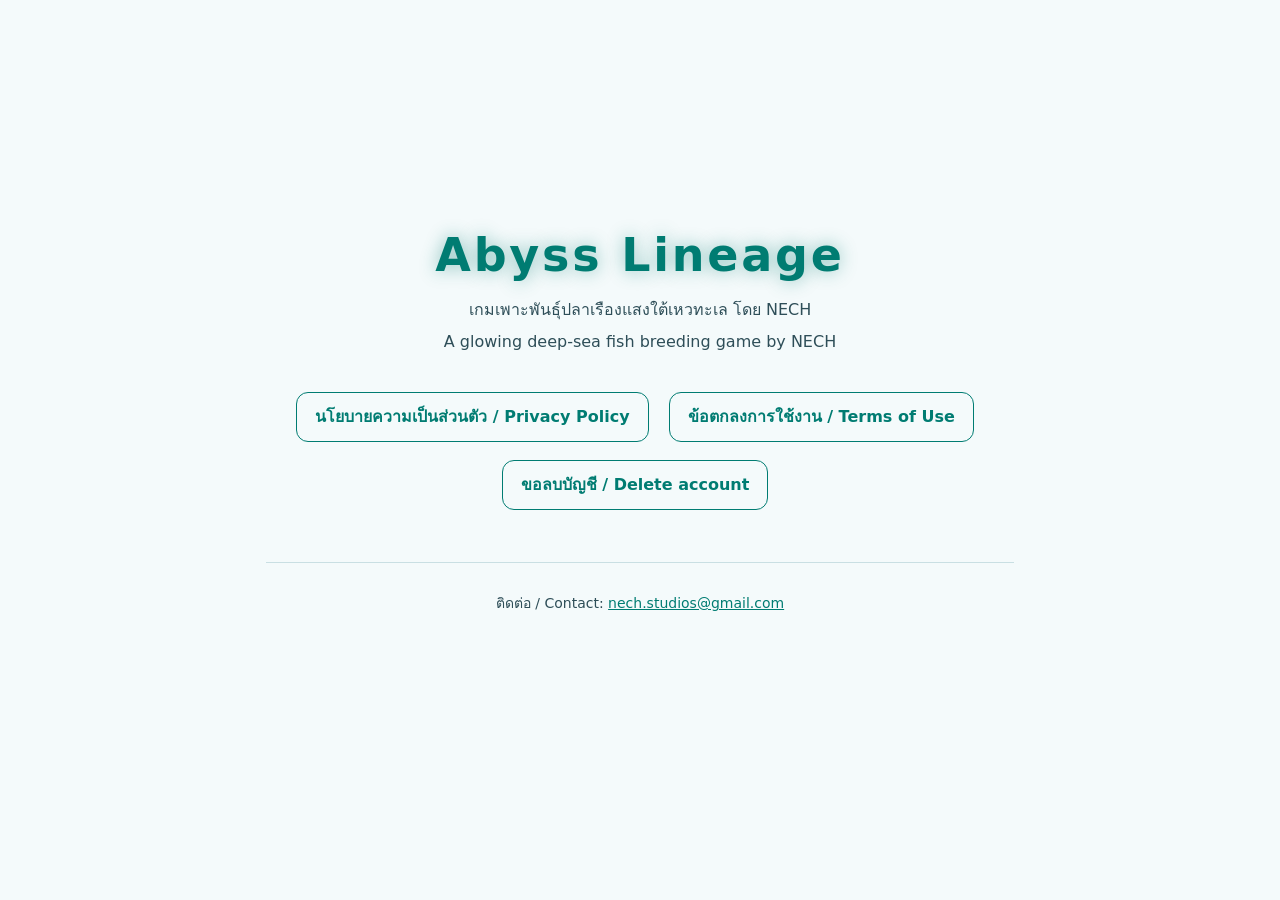
==== index.html @ e549c6bf "เผยแพร่เว็บจาก docs/site (repo เกม 39621b8)" ====
<!doctype html>
<html lang="th">
<head>
<meta charset="utf-8">
<meta name="viewport" content="width=device-width, initial-scale=1">
<title>NECH — Abyss Lineage</title>
<meta name="description" content="Abyss Lineage — a glowing deep-sea fish breeding game by NECH.">
<link rel="stylesheet" href="site.css">
<style>
  main{min-height:100vh;display:flex;flex-direction:column;justify-content:center;text-align:center}
  h1{font-size:clamp(30px,8vw,46px);letter-spacing:.06em;margin:0 0 6px;color:var(--bio);text-shadow:0 0 18px color-mix(in srgb,var(--bio) 45%,transparent)}
  .lead p{margin:4px 0}
  .links{margin-top:28px;display:flex;flex-wrap:wrap;gap:10px;justify-content:center}
</style>
</head>
<body><main>
<h1>Abyss Lineage</h1>
<div class="lead">
  <p lang="th">เกมเพาะพันธุ์ปลาเรืองแสงใต้เหวทะเล โดย NECH</p>
  <p lang="en">A glowing deep-sea fish breeding game by NECH</p>
</div>
<nav class="links" aria-label="เอกสาร / Documents">
  <a class="btn" href="privacy.html">นโยบายความเป็นส่วนตัว / Privacy Policy</a>
  <a class="btn" href="terms.html">ข้อตกลงการใช้งาน / Terms of Use</a>
  <a class="btn" href="delete-account.html">ขอลบบัญชี / Delete account</a>
</nav>
<footer><p>ติดต่อ / Contact: <a href="mailto:nech.studios@gmail.com">nech.studios@gmail.com</a></p></footer>
</main></body>
</html>
---- site.css ----
/* เว็บไซต์ผู้พัฒนา NECH — Abyss Lineage · หน้าตาเดียวกับเกม (พื้นมืดของเหว · ฟ้าอมเขียวเรือง)
   ต้นฉบับอยู่ที่ docs/site/ ใน repo เกม · เผยแพร่ด้วย tools/publish_site.sh */
:root{
  color-scheme: dark light;
  --bg:#06121A; --surf:#0C2431; --line:#1E4152;
  --ink:#DDEFF2; --ink2:#A9C6CD; --ink3:#7FA2AA;
  --bio:#3FE0CF; --amber:#F2B15C; --coral:#FF7A8A;
}
@media (prefers-color-scheme: light){
  :root:not([data-theme="dark"]){
    --bg:#F4FAFB; --surf:#FFFFFF; --line:#C9DFE3;
    --ink:#0B2530; --ink2:#2E4E58; --ink3:#577078;
    --bio:#007C72; --amber:#9A5B00; --coral:#B3263A;
  }
}
*{box-sizing:border-box}
html{scroll-behavior:smooth}
body{margin:0;background:var(--bg);color:var(--ink);font:16px/1.75 system-ui,-apple-system,"Sarabun","Noto Sans Thai",sans-serif;
  -webkit-text-size-adjust:100%}
main{max-width:780px;margin:0 auto;padding:28px 16px 72px}
header.top{display:flex;flex-wrap:wrap;gap:8px 16px;align-items:center;justify-content:space-between;
  border-bottom:1px solid var(--line);padding-bottom:14px;margin-bottom:8px}
header.top .brand{font-weight:600;letter-spacing:.04em;color:var(--ink);text-decoration:none}
nav.lang a{display:inline-block;padding:4px 12px;border:1px solid var(--line);border-radius:999px;margin-left:6px;
  text-decoration:none;color:var(--bio)}
h1{font-size:clamp(24px,5vw,30px);line-height:1.3;margin:28px 0 4px;text-wrap:balance}
h2{font-size:19px;margin:30px 0 8px;color:var(--bio)}
h3{font-size:16px;margin:18px 0 4px}
p,li{color:var(--ink2)}
ul{padding-left:22px}
li{margin:4px 0}
b,strong{color:var(--ink)}
a{color:var(--bio)}
a:focus-visible{outline:2px solid var(--bio);outline-offset:2px;border-radius:4px}
.meta{font-size:14px;color:var(--ink3);margin:0 0 6px}
.note{border:1px solid var(--line);background:var(--surf);border-radius:12px;padding:12px 16px;margin:16px 0}
.note p{margin:4px 0}
table{width:100%;border-collapse:collapse;margin:10px 0;font-size:15px;display:block;overflow-x:auto}
th,td{border-bottom:1px solid var(--line);text-align:left;vertical-align:top;padding:8px 10px;color:var(--ink2)}
th{color:var(--ink);font-weight:600;white-space:nowrap}
hr{border:0;border-top:1px solid var(--line);margin:48px 0}
section{scroll-margin-top:16px}
footer{margin-top:48px;padding-top:14px;border-top:1px solid var(--line);font-size:14px;color:var(--ink3)}
.links a{display:inline-block;margin:4px 10px 4px 0}
.btn{display:inline-block;padding:10px 18px;border:1px solid var(--bio);border-radius:12px;text-decoration:none;color:var(--bio);font-weight:600}
code{font-family:ui-monospace,Menlo,monospace;font-size:.9em;background:var(--surf);border:1px solid var(--line);border-radius:6px;padding:0 5px;word-break:break-all}
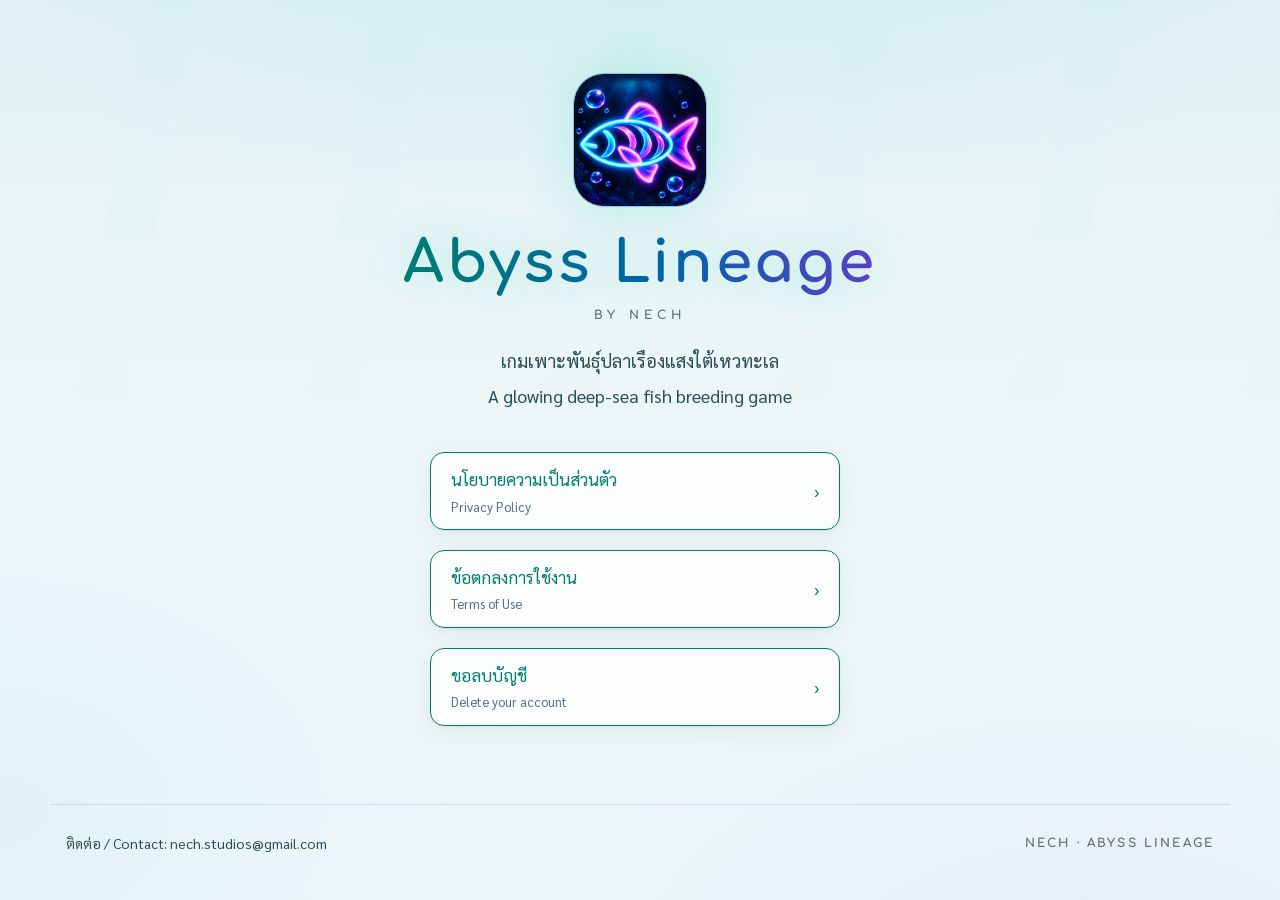
==== commit a7fa3239: "เผยแพร่เว็บจาก docs/site (repo เกม 4f59867)" ====
--- a/index.html
+++ b/index.html
@@ -4,26 +4,44 @@
 <meta charset="utf-8">
 <meta name="viewport" content="width=device-width, initial-scale=1">
 <title>NECH — Abyss Lineage</title>
-<meta name="description" content="Abyss Lineage — a glowing deep-sea fish breeding game by NECH.">
+<meta name="description" content="Abyss Lineage — a glowing deep-sea fish breeding game by NECH. เกมเพาะพันธุ์ปลาเรืองแสงใต้เหวทะเล">
+<meta name="theme-color" content="#030B12">
+<link rel="icon" href="assets/icon-32.png" sizes="32x32">
+<link rel="apple-touch-icon" href="assets/icon-192.png">
 <link rel="stylesheet" href="site.css">
 <style>
-  main{min-height:100vh;display:flex;flex-direction:column;justify-content:center;text-align:center}
-  h1{font-size:clamp(30px,8vw,46px);letter-spacing:.06em;margin:0 0 6px;color:var(--bio);text-shadow:0 0 18px color-mix(in srgb,var(--bio) 45%,transparent)}
-  .lead p{margin:4px 0}
-  .links{margin-top:28px;display:flex;flex-wrap:wrap;gap:10px;justify-content:center}
+  .land{min-height:calc(100vh - 120px);display:flex;flex-direction:column;align-items:center;justify-content:center;text-align:center;padding:48px 16px 24px}
+  .land img{width:132px;height:132px;border-radius:30px;box-shadow:0 0 0 1px var(--line2),0 0 48px rgba(63,224,207,.30);margin-bottom:26px}
+  .land h1{margin:0 0 10px;font:700 clamp(34px,8vw,58px)/1.1 var(--head);letter-spacing:.05em;
+    background:linear-gradient(90deg,var(--bio),var(--bio2) 55%,var(--violet));-webkit-background-clip:text;background-clip:text;color:transparent;
+    filter:drop-shadow(0 0 18px rgba(63,224,207,.35))}
+  .land .by{font:700 12px/1.6 var(--head);letter-spacing:.42em;color:var(--ink3);margin:0 0 18px}
+  .land .lead p{margin:2px 0;font-size:18px}
+  .land .links{margin-top:34px;display:grid;gap:12px;width:min(420px,100%)}
+  .land .btn{display:flex;justify-content:space-between;align-items:center;gap:12px;text-align:left}
+  .land .btn small{display:block;font-weight:400;color:var(--ink3);font-size:13px}
+  .land .btn:hover small{color:inherit}
 </style>
 </head>
-<body><main>
-<h1>Abyss Lineage</h1>
-<div class="lead">
-  <p lang="th">เกมเพาะพันธุ์ปลาเรืองแสงใต้เหวทะเล โดย NECH</p>
-  <p lang="en">A glowing deep-sea fish breeding game by NECH</p>
-</div>
-<nav class="links" aria-label="เอกสาร / Documents">
-  <a class="btn" href="privacy.html">นโยบายความเป็นส่วนตัว / Privacy Policy</a>
-  <a class="btn" href="terms.html">ข้อตกลงการใช้งาน / Terms of Use</a>
-  <a class="btn" href="delete-account.html">ขอลบบัญชี / Delete account</a>
-</nav>
-<footer><p>ติดต่อ / Contact: <a href="mailto:nech.studios@gmail.com">nech.studios@gmail.com</a></p></footer>
-</main></body>
+<body>
+<div class="sea" aria-hidden="true"></div>
+<main class="land">
+  <img src="assets/icon-192.png" alt="Abyss Lineage" width="132" height="132">
+  <h1>Abyss Lineage</h1>
+  <p class="by">BY NECH</p>
+  <div class="lead">
+    <p lang="th">เกมเพาะพันธุ์ปลาเรืองแสงใต้เหวทะเล</p>
+    <p lang="en">A glowing deep-sea fish breeding game</p>
+  </div>
+  <nav class="links" aria-label="เอกสาร / Documents">
+    <a class="btn" href="privacy.html"><span>นโยบายความเป็นส่วนตัว<small>Privacy Policy</small></span><span aria-hidden="true">›</span></a>
+    <a class="btn" href="terms.html"><span>ข้อตกลงการใช้งาน<small>Terms of Use</small></span><span aria-hidden="true">›</span></a>
+    <a class="btn" href="delete-account.html"><span>ขอลบบัญชี<small>Delete your account</small></span><span aria-hidden="true">›</span></a>
+  </nav>
+</main>
+<footer class="site">
+  <nav aria-label="ติดต่อ / Contact"><a href="mailto:nech.studios@gmail.com">ติดต่อ / Contact: nech.studios@gmail.com</a></nav>
+  <span class="made">NECH · ABYSS LINEAGE</span>
+</footer>
+</body>
 </html>
--- a/site.css
+++ b/site.css
@@ -1,46 +1,187 @@
-/* เว็บไซต์ผู้พัฒนา NECH — Abyss Lineage · หน้าตาเดียวกับเกม (พื้นมืดของเหว · ฟ้าอมเขียวเรือง)
-   ต้นฉบับอยู่ที่ docs/site/ ใน repo เกม · เผยแพร่ด้วย tools/publish_site.sh */
+/* เว็บไซต์ผู้พัฒนา NECH — Abyss Lineage · หน้าตาเดียวกับเกม (neon fish: พื้นมืดของเหว · ฟ้าอมเขียวเรือง · ม่วง · ทองอำพัน)
+   ต้นฉบับอยู่ที่ docs/site/ ใน repo เกม · เผยแพร่ด้วย tools/publish_site.sh
+   ฟอนต์เดียวกับในเกม (Sarabun · Comfortaa — SIL OFL ไฟล์อยู่ใน fonts/) **โหลดจากเว็บนี้เอง ไม่เรียก Google Fonts**
+   หน้านโยบายความเป็นส่วนตัวจึงไม่ส่งคำขอของผู้อ่านไปที่ใครอื่น
+   โครงของหน้าเอกสาร: header.top · main.doc > section#th / section#en (> .hero · nav.toc · .note · section.card) · footer.site */
+
+@font-face{font-family:"Sarabun";src:url("fonts/sarabun.ttf") format("truetype");font-weight:100 900;font-display:swap}
+@font-face{font-family:"Comfortaa";src:url("fonts/comfortaa.ttf") format("truetype");font-weight:300 700;font-display:swap}
+
 :root{
   color-scheme: dark light;
-  --bg:#06121A; --surf:#0C2431; --line:#1E4152;
-  --ink:#DDEFF2; --ink2:#A9C6CD; --ink3:#7FA2AA;
-  --bio:#3FE0CF; --amber:#F2B15C; --coral:#FF7A8A;
+  --bg:#030B12; --bg2:#06141E; --surf:rgba(12,36,49,.62); --surf2:rgba(16,46,62,.78); --line:rgba(80,170,190,.22); --line2:rgba(80,170,190,.38);
+  --ink:#E2F3F5; --ink2:#AFCBD1; --ink3:#7E9FA8;
+  --bio:#3FE0CF; --bio2:#53B8FF; --violet:#B69CFF; --amber:#F2B15C; --coral:#FF7A8A;
+  --glow:0 0 0 1px rgba(63,224,207,.18), 0 0 24px rgba(63,224,207,.10);
+  --radius:18px;
+  --head:"Comfortaa","Sarabun",system-ui,sans-serif;
+  --body:"Sarabun",system-ui,-apple-system,"Noto Sans Thai",sans-serif;
 }
 @media (prefers-color-scheme: light){
   :root:not([data-theme="dark"]){
-    --bg:#F4FAFB; --surf:#FFFFFF; --line:#C9DFE3;
-    --ink:#0B2530; --ink2:#2E4E58; --ink3:#577078;
-    --bio:#007C72; --amber:#9A5B00; --coral:#B3263A;
+    --bg:#EEF7F8; --bg2:#E3F1F3; --surf:rgba(255,255,255,.82); --surf2:#FFFFFF; --line:rgba(0,100,110,.16); --line2:rgba(0,100,110,.30);
+    --ink:#0A2430; --ink2:#2C4C57; --ink3:#56707A;
+    --bio:#007C72; --bio2:#0064A8; --violet:#5B3FC4; --amber:#8F5300; --coral:#B3263A;
+    --glow:0 1px 2px rgba(0,60,70,.08), 0 6px 22px rgba(0,60,70,.07);
   }
 }
+
 *{box-sizing:border-box}
-html{scroll-behavior:smooth}
-body{margin:0;background:var(--bg);color:var(--ink);font:16px/1.75 system-ui,-apple-system,"Sarabun","Noto Sans Thai",sans-serif;
-  -webkit-text-size-adjust:100%}
-main{max-width:780px;margin:0 auto;padding:28px 16px 72px}
-header.top{display:flex;flex-wrap:wrap;gap:8px 16px;align-items:center;justify-content:space-between;
-  border-bottom:1px solid var(--line);padding-bottom:14px;margin-bottom:8px}
-header.top .brand{font-weight:600;letter-spacing:.04em;color:var(--ink);text-decoration:none}
-nav.lang a{display:inline-block;padding:4px 12px;border:1px solid var(--line);border-radius:999px;margin-left:6px;
-  text-decoration:none;color:var(--bio)}
-h1{font-size:clamp(24px,5vw,30px);line-height:1.3;margin:28px 0 4px;text-wrap:balance}
-h2{font-size:19px;margin:30px 0 8px;color:var(--bio)}
-h3{font-size:16px;margin:18px 0 4px}
+html{scroll-behavior:smooth;scroll-padding-top:84px}
+body{margin:0;min-height:100vh;background:var(--bg);color:var(--ink);font:17px/1.8 var(--body);-webkit-text-size-adjust:100%;overflow-x:hidden}
+@media (prefers-reduced-motion: reduce){html{scroll-behavior:auto}}
+
+/* ── ทะเลข้างหลัง: ลำแสงจากผิวน้ำ · แสงม่วงจากก้นเหว · ฝุ่นเรืองลอยขึ้นช้า ๆ (ไม่มีภาพ — ไล่สีล้วน) ── */
+.sea{position:fixed;inset:0;z-index:-1;pointer-events:none;overflow:hidden;
+  background:
+    radial-gradient(1200px 520px at 50% -160px, rgba(63,224,207,.16), transparent 70%),
+    radial-gradient(900px 600px at 85% 115%, rgba(182,156,255,.12), transparent 70%),
+    radial-gradient(700px 500px at 0% 90%, rgba(83,184,255,.08), transparent 70%),
+    linear-gradient(180deg, var(--bg2), var(--bg) 55%)}
+.sea::before{content:"";position:absolute;inset:-20% -10% 30%;opacity:.55;
+  background:repeating-linear-gradient(100deg, transparent 0 70px, rgba(63,224,207,.035) 70px 120px, transparent 120px 230px);
+  mask-image:linear-gradient(180deg,#000 0%,transparent 85%);-webkit-mask-image:linear-gradient(180deg,#000 0%,transparent 85%);
+  animation:sway 18s ease-in-out infinite alternate}
+.sea::after{content:"";position:absolute;left:0;top:0;width:3px;height:3px;border-radius:50%;background:transparent;
+  box-shadow:
+    8vw 92vh 0 0 rgba(63,224,207,.55), 17vw 70vh 0 1px rgba(83,184,255,.35), 26vw 98vh 0 0 rgba(63,224,207,.45),
+    38vw 80vh 0 0 rgba(182,156,255,.45), 47vw 95vh 0 1px rgba(63,224,207,.30), 59vw 74vh 0 0 rgba(63,224,207,.55),
+    66vw 99vh 0 0 rgba(83,184,255,.40), 74vw 86vh 0 1px rgba(182,156,255,.35), 83vw 93vh 0 0 rgba(63,224,207,.45),
+    91vw 78vh 0 0 rgba(63,224,207,.40), 12vw 120vh 0 0 rgba(63,224,207,.35), 52vw 125vh 0 0 rgba(182,156,255,.30),
+    78vw 118vh 0 0 rgba(83,184,255,.35), 33vw 130vh 0 1px rgba(63,224,207,.25);
+  animation:rise 38s linear infinite}
+@keyframes sway{from{transform:translateX(-2%) skewX(-2deg)}to{transform:translateX(2%) skewX(2deg)}}
+@keyframes rise{from{transform:translateY(0)}to{transform:translateY(-140vh)}}
+@media (prefers-reduced-motion: reduce){.sea::before,.sea::after{animation:none}}
+@media (prefers-color-scheme: light){:root:not([data-theme="dark"]) .sea::after{display:none}}
+
+/* ── แถบหัว ── */
+.skip{position:absolute;left:-999px;top:8px;background:var(--surf2);color:var(--ink);padding:8px 14px;border-radius:10px;z-index:20}
+.skip:focus{left:12px}
+header.top{position:sticky;top:0;z-index:10;display:flex;flex-wrap:wrap;align-items:center;gap:10px 18px;
+  padding:12px max(16px, calc((100vw - 1180px)/2));
+  background:color-mix(in srgb, var(--bg) 72%, transparent);backdrop-filter:blur(14px);-webkit-backdrop-filter:blur(14px);
+  border-bottom:1px solid var(--line)}
+.brand{display:flex;align-items:center;gap:12px;text-decoration:none;color:var(--ink);margin-right:auto;min-width:0}
+.brand img{width:44px;height:44px;border-radius:12px;box-shadow:0 0 0 1px var(--line2), 0 0 18px rgba(63,224,207,.25);flex:none}
+.brand b{display:block;font:700 19px/1.15 var(--head);letter-spacing:.04em;
+  background:linear-gradient(90deg,var(--bio),var(--bio2));-webkit-background-clip:text;background-clip:text;color:transparent}
+.brand small{display:block;font:600 11px/1.4 var(--head);letter-spacing:.32em;color:var(--ink3)}
+nav.docs{display:flex;flex-wrap:wrap;gap:6px}
+nav.docs a{font-size:14px;line-height:1.3;padding:7px 13px;border-radius:999px;text-decoration:none;color:var(--ink2);border:1px solid transparent}
+nav.docs a:hover{color:var(--ink);border-color:var(--line)}
+nav.docs a[aria-current="page"]{color:var(--bio);border-color:var(--line2);background:var(--surf);box-shadow:var(--glow)}
+nav.lang{display:inline-flex;padding:3px;border-radius:999px;border:1px solid var(--line2);background:var(--surf)}
+nav.lang a{font-size:14px;line-height:1.3;padding:6px 14px;border-radius:999px;text-decoration:none;color:var(--ink2)}
+nav.lang a[aria-pressed="true"]{color:var(--bg);background:var(--bio);box-shadow:0 0 14px rgba(63,224,207,.35);font-weight:600}
+@media (max-width:760px){
+  header.top{gap:8px 10px}
+  nav.docs{order:3;width:100%;overflow-x:auto;flex-wrap:nowrap;scrollbar-width:none}
+  nav.docs a{white-space:nowrap}
+}
+
+/* ── หน้าเอกสาร ── */
+main.doc{max-width:1180px;margin:0 auto;padding:8px 16px 40px}
+main.doc > section[lang]{display:grid;grid-template-columns:minmax(0,1fr);gap:0 36px}
+main.doc > section[lang] + section[lang]{margin-top:56px;padding-top:40px;border-top:1px dashed var(--line2)}
+.js main.doc > section[lang] + section[lang]{margin-top:0;padding-top:0;border-top:0}
+[hidden]{display:none !important}
+
+.hero{padding:34px 0 18px}
+.kicker{margin:0 0 8px;font:700 13px/1.4 var(--head);letter-spacing:.22em;text-transform:uppercase;color:var(--bio)}
+.hero h1{margin:0;font-size:clamp(28px,5.2vw,44px);line-height:1.22;letter-spacing:.005em;text-wrap:balance;font-weight:700;
+  text-shadow:0 0 28px rgba(63,224,207,.18)}
+.chips{display:flex;flex-wrap:wrap;gap:8px;list-style:none;margin:16px 0 0;padding:0}
+.chips li{margin:0;font-size:14px;line-height:1.4;padding:6px 12px;border-radius:999px;border:1px solid var(--line);background:var(--surf);color:var(--ink2)}
+.chips li:first-child{color:var(--amber);border-color:color-mix(in srgb, var(--amber) 40%, transparent)}
+.chips a{color:var(--bio)}
+
+/* สารบัญ — มือถือพับเป็นกล่อง · จอกว้างติดข้างซ้าย */
+nav.toc{margin:6px 0 18px}
+nav.toc details{border:1px solid var(--line);border-radius:14px;background:var(--surf)}
+nav.toc summary{cursor:pointer;list-style:none;padding:11px 16px;font-weight:600;color:var(--ink);display:flex;justify-content:space-between;align-items:center}
+nav.toc summary::-webkit-details-marker{display:none}
+nav.toc summary::after{content:"";width:9px;height:9px;border-right:2px solid var(--bio);border-bottom:2px solid var(--bio);transform:rotate(45deg) translateY(-3px);transition:transform .2s}
+nav.toc details[open] summary::after{transform:rotate(225deg) translateY(-2px)}
+nav.toc ol{list-style:none;margin:0;padding:4px 8px 10px}
+nav.toc li{margin:0}
+nav.toc a{display:flex;gap:10px;align-items:baseline;padding:6px 10px;border-radius:10px;text-decoration:none;color:var(--ink2);font-size:15px;line-height:1.45}
+nav.toc a:hover{background:var(--surf2);color:var(--ink)}
+nav.toc a .n{font:700 12px/1 var(--head);color:var(--bio);min-width:18px}
+nav.toc a.on{color:var(--ink);background:var(--surf2);box-shadow:inset 2px 0 0 var(--bio)}
+@media (min-width:1040px){
+  main.doc > section[lang]{grid-template-columns:250px minmax(0,1fr)}
+  main.doc > section[lang] > .hero{grid-column:1 / -1}
+  main.doc > section[lang] > nav.toc{grid-column:1;grid-row:2 / span 40;align-self:start;position:sticky;top:96px;margin:0}
+  main.doc > section[lang] > :not(.hero):not(nav.toc){grid-column:2}
+  nav.toc details{background:transparent;border-color:transparent}
+  nav.toc summary{padding:4px 10px 8px;font-size:13px;letter-spacing:.14em;text-transform:uppercase;color:var(--ink3);pointer-events:none}
+  nav.toc summary::after{display:none}
+}
+
+/* สรุปสั้น ๆ */
+.note{position:relative;margin:4px 0 22px;padding:18px 20px 18px 24px;border-radius:var(--radius);
+  background:linear-gradient(135deg, color-mix(in srgb, var(--bio) 12%, transparent), var(--surf) 60%);
+  border:1px solid var(--line2);box-shadow:var(--glow);overflow:hidden}
+.note::before{content:"";position:absolute;left:0;top:14px;bottom:14px;width:3px;border-radius:3px;background:linear-gradient(var(--bio),var(--bio2));box-shadow:0 0 12px var(--bio)}
+.note p{margin:4px 0;color:var(--ink)}
+
+/* หัวข้อเป็นการ์ดแก้ว · เลขหัวข้อเป็นหลอดไฟวงกลม */
+section.card{margin:0 0 16px;padding:22px 24px 18px;border-radius:var(--radius);background:var(--surf);border:1px solid var(--line);
+  box-shadow:0 1px 0 rgba(255,255,255,.03) inset;transition:border-color .25s, box-shadow .25s}
+section.card:target,section.card:hover{border-color:var(--line2);box-shadow:var(--glow)}
+section.card > h2{display:flex;align-items:center;gap:14px;margin:0 0 10px;font-size:clamp(19px,2.6vw,22px);line-height:1.35;color:var(--ink);font-weight:700}
+h2 .num{flex:none;display:grid;place-items:center;width:36px;height:36px;border-radius:50%;
+  font:700 15px/1 var(--head);color:var(--bio);border:2px solid var(--bio);
+  box-shadow:0 0 10px rgba(63,224,207,.45), inset 0 0 8px rgba(63,224,207,.25);text-shadow:0 0 8px rgba(63,224,207,.8)}
+h3{font-size:17px;margin:18px 0 6px;color:var(--bio2)}
 p,li{color:var(--ink2)}
-ul{padding-left:22px}
-li{margin:4px 0}
-b,strong{color:var(--ink)}
-a{color:var(--bio)}
-a:focus-visible{outline:2px solid var(--bio);outline-offset:2px;border-radius:4px}
+section.card p{margin:8px 0}
+ul{padding-left:0;list-style:none}
+section.card li{position:relative;margin:7px 0;padding-left:22px}
+section.card li::before{content:"";position:absolute;left:4px;top:.72em;width:7px;height:7px;border-radius:50%;background:var(--bio);box-shadow:0 0 8px var(--bio)}
+b,strong{color:var(--ink);font-weight:600}
+a{color:var(--bio);text-underline-offset:3px;text-decoration-thickness:1px}
+a:hover{color:var(--ink)}
+:focus-visible{outline:2px solid var(--bio);outline-offset:3px;border-radius:6px}
 .meta{font-size:14px;color:var(--ink3);margin:0 0 6px}
-.note{border:1px solid var(--line);background:var(--surf);border-radius:12px;padding:12px 16px;margin:16px 0}
-.note p{margin:4px 0}
-table{width:100%;border-collapse:collapse;margin:10px 0;font-size:15px;display:block;overflow-x:auto}
-th,td{border-bottom:1px solid var(--line);text-align:left;vertical-align:top;padding:8px 10px;color:var(--ink2)}
-th{color:var(--ink);font-weight:600;white-space:nowrap}
-hr{border:0;border-top:1px solid var(--line);margin:48px 0}
-section{scroll-margin-top:16px}
-footer{margin-top:48px;padding-top:14px;border-top:1px solid var(--line);font-size:14px;color:var(--ink3)}
+
+/* ตาราง — จอแคบกลายเป็นกล่องทีละแถว (ป้ายหัวคอลัมน์มาจาก data-label) */
+.tbl{margin:12px 0;border:1px solid var(--line);border-radius:14px;overflow:hidden}
+table{width:100%;border-collapse:collapse;font-size:15px;line-height:1.6}
+th,td{text-align:left;vertical-align:top;padding:11px 14px;color:var(--ink2);border-bottom:1px solid var(--line)}
+tr:last-child td{border-bottom:0}
+th{color:var(--ink);font-weight:600;background:color-mix(in srgb, var(--bio) 9%, transparent);white-space:nowrap}
+td:first-child{color:var(--ink)}
+@media (max-width:640px){
+  .tbl{border:0;border-radius:0;overflow:visible}
+  table,tbody,tr,td{display:block;width:100%}
+  thead{display:none}
+  tr{margin:0 0 10px;border:1px solid var(--line);border-radius:14px;background:var(--surf2);padding:6px 0}
+  td{border:0;padding:6px 14px}
+  td[data-label]::before{content:attr(data-label);display:block;font-size:12px;letter-spacing:.06em;color:var(--ink3)}
+}
+
+.btn{display:inline-block;padding:11px 20px;border:1px solid var(--bio);border-radius:14px;text-decoration:none;color:var(--bio);font-weight:600;
+  background:var(--surf);box-shadow:var(--glow);transition:background .2s,color .2s}
+.btn:hover{background:var(--bio);color:var(--bg)}
+code{font-family:ui-monospace,Menlo,monospace;font-size:.88em;background:var(--surf2);border:1px solid var(--line);border-radius:6px;padding:1px 6px;word-break:break-all}
+hr{border:0;border-top:1px solid var(--line);margin:40px 0}
+
+/* ── ท้ายหน้า ── */
+footer.site{max-width:1180px;margin:24px auto 0;padding:26px 16px 40px;border-top:1px solid var(--line);
+  display:flex;flex-wrap:wrap;gap:10px 22px;align-items:center;justify-content:space-between;font-size:14px;color:var(--ink3)}
+footer.site nav{display:flex;flex-wrap:wrap;gap:6px 18px}
+footer.site a{color:var(--ink2);text-decoration:none}
+footer.site a:hover{color:var(--bio)}
+footer.site .made{font:600 12px/1.6 var(--head);letter-spacing:.18em}
+
+/* หน้าที่ยังใช้โครงเดิม (main > footer) */
+main > footer{margin-top:48px;padding-top:14px;border-top:1px solid var(--line);font-size:14px;color:var(--ink3)}
 .links a{display:inline-block;margin:4px 10px 4px 0}
-.btn{display:inline-block;padding:10px 18px;border:1px solid var(--bio);border-radius:12px;text-decoration:none;color:var(--bio);font-weight:600}
-code{font-family:ui-monospace,Menlo,monospace;font-size:.9em;background:var(--surf);border:1px solid var(--line);border-radius:6px;padding:0 5px;word-break:break-all}
+
+@media print{
+  .sea,header.top nav,nav.toc,footer.site nav{display:none !important}
+  body{background:#fff;color:#000} section.card{border:0;box-shadow:none;padding:0;background:none}
+  [hidden]{display:block !important}
+}
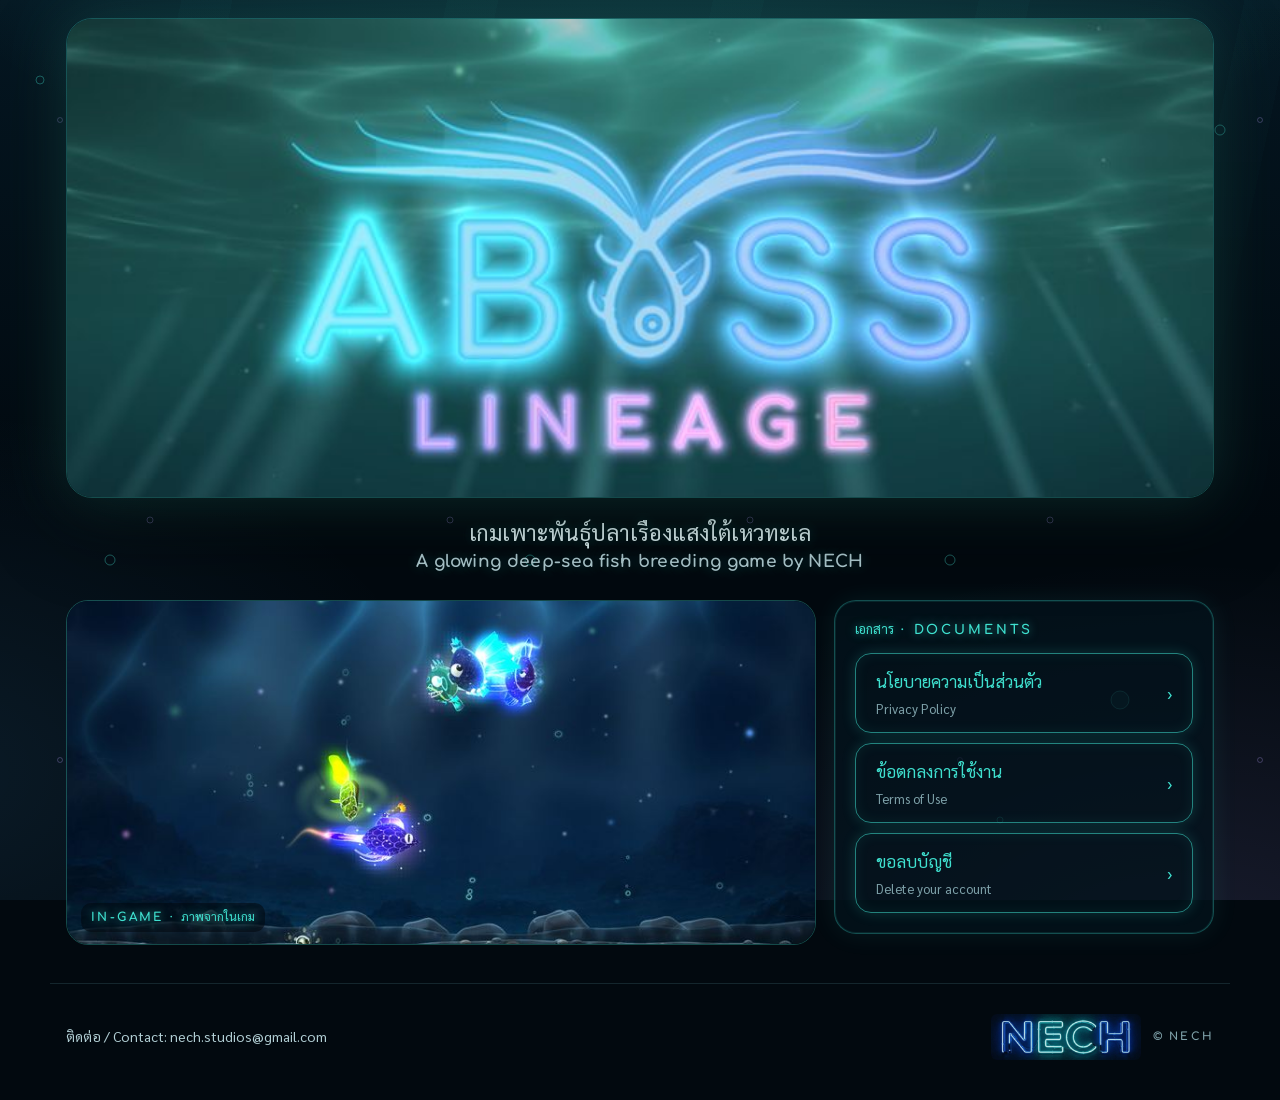
==== commit 9b30be9e: "เผยแพร่เว็บจาก docs/site (repo เกม 0013c8f)" ====
--- a/index.html
+++ b/index.html
@@ -2,46 +2,68 @@
 <html lang="th">
 <head>
 <meta charset="utf-8">
-<meta name="viewport" content="width=device-width, initial-scale=1">
+<meta name="viewport" content="width=device-width, initial-scale=1, viewport-fit=cover">
 <title>NECH — Abyss Lineage</title>
 <meta name="description" content="Abyss Lineage — a glowing deep-sea fish breeding game by NECH. เกมเพาะพันธุ์ปลาเรืองแสงใต้เหวทะเล">
-<meta name="theme-color" content="#030B12">
+<meta name="theme-color" content="#02090F">
 <link rel="icon" href="assets/icon-32.png" sizes="32x32">
 <link rel="apple-touch-icon" href="assets/icon-192.png">
 <link rel="stylesheet" href="site.css">
 <style>
-  .land{min-height:calc(100vh - 120px);display:flex;flex-direction:column;align-items:center;justify-content:center;text-align:center;padding:48px 16px 24px}
-  .land img{width:132px;height:132px;border-radius:30px;box-shadow:0 0 0 1px var(--line2),0 0 48px rgba(63,224,207,.30);margin-bottom:26px}
-  .land h1{margin:0 0 10px;font:700 clamp(34px,8vw,58px)/1.1 var(--head);letter-spacing:.05em;
-    background:linear-gradient(90deg,var(--bio),var(--bio2) 55%,var(--violet));-webkit-background-clip:text;background-clip:text;color:transparent;
-    filter:drop-shadow(0 0 18px rgba(63,224,207,.35))}
-  .land .by{font:700 12px/1.6 var(--head);letter-spacing:.42em;color:var(--ink3);margin:0 0 18px}
-  .land .lead p{margin:2px 0;font-size:18px}
-  .land .links{margin-top:34px;display:grid;gap:12px;width:min(420px,100%)}
-  .land .btn{display:flex;justify-content:space-between;align-items:center;gap:12px;text-align:left}
-  .land .btn small{display:block;font-weight:400;color:var(--ink3);font-size:13px}
-  .land .btn:hover small{color:inherit}
+  /* หน้าแรก — โลโก้หน้าปกจริงของเกม (ภาพจากแอป) · ตู้ปลาเรืองแสง · ปุ่มเอกสารแบบปุ่มในเกม */
+  .land{max-width:1180px;margin:0 auto;padding:calc(18px + env(safe-area-inset-top)) var(--gutter) 10px}
+  .title-art{position:relative;border-radius:26px;overflow:hidden;border:1px solid var(--rim);
+    box-shadow:0 0 0 1px rgba(63,224,207,.08) inset, 0 0 60px rgba(63,224,207,.18), 0 30px 80px rgba(0,0,0,.45)}
+  .title-art img{width:100%;height:auto;aspect-ratio:1600/667;object-fit:cover}
+  .tag{text-align:center;padding:18px 8px 4px}
+  .tag p{margin:0;color:#E9FDFF;font-size:clamp(17px,2.6vw,22px);line-height:1.5;text-shadow:0 0 14px rgba(63,224,207,.35)}
+  .tag p + p{color:var(--ink2);font-size:clamp(14px,2vw,17px);font-family:var(--head);letter-spacing:.02em}
+  .row{display:grid;grid-template-columns:1fr;gap:18px;margin-top:22px}
+  @media (min-width:860px){.row{grid-template-columns:minmax(0,1fr) 380px;align-items:start}}
+  .shot{position:relative;margin:0;border-radius:22px;overflow:hidden;border:1px solid var(--rim)}
+  .shot img{width:100%;height:auto;aspect-ratio:1600/733;object-fit:cover}
+  .shot figcaption{position:absolute;left:14px;bottom:12px;font:700 12px/1.4 var(--head);letter-spacing:.2em;color:var(--bio);
+    text-shadow:0 0 10px rgba(63,224,207,.8);background:rgba(2,9,15,.55);padding:6px 10px;border-radius:10px}
+  .docs-card{padding:20px;border-radius:22px;background:var(--panel);border:1px solid var(--rim);box-shadow:var(--glow)}
+  .docs-card h2{margin:0 0 14px;font:700 13px/1.4 var(--head);letter-spacing:.22em;text-transform:uppercase;color:var(--bio);text-shadow:0 0 10px rgba(63,224,207,.6)}
+  .docs-card .btn{width:100%;margin:0 0 10px}
+  .docs-card .btn:last-child{margin:0}
+  .docs-card .btn small{display:block;font-weight:400;color:var(--ink3);font-size:13px}
+  .docs-card .btn:hover small{color:inherit}
 </style>
 </head>
 <body>
 <div class="sea" aria-hidden="true"></div>
 <main class="land">
-  <img src="assets/icon-192.png" alt="Abyss Lineage" width="132" height="132">
-  <h1>Abyss Lineage</h1>
-  <p class="by">BY NECH</p>
-  <div class="lead">
+  <div class="title-art">
+    <picture>
+      <source media="(max-width:860px)" srcset="assets/title-800.jpg">
+      <img src="assets/title-1600.jpg" alt="Abyss Lineage" width="1600" height="667">
+    </picture>
+  </div>
+  <div class="tag">
     <p lang="th">เกมเพาะพันธุ์ปลาเรืองแสงใต้เหวทะเล</p>
-    <p lang="en">A glowing deep-sea fish breeding game</p>
+    <p lang="en">A glowing deep-sea fish breeding game by NECH</p>
   </div>
-  <nav class="links" aria-label="เอกสาร / Documents">
-    <a class="btn" href="privacy.html"><span>นโยบายความเป็นส่วนตัว<small>Privacy Policy</small></span><span aria-hidden="true">›</span></a>
-    <a class="btn" href="terms.html"><span>ข้อตกลงการใช้งาน<small>Terms of Use</small></span><span aria-hidden="true">›</span></a>
-    <a class="btn" href="delete-account.html"><span>ขอลบบัญชี<small>Delete your account</small></span><span aria-hidden="true">›</span></a>
-  </nav>
+  <div class="row">
+    <figure class="shot">
+      <picture>
+        <source media="(max-width:860px)" srcset="assets/tank-800.jpg">
+        <img src="assets/tank-1600.jpg" alt="ตู้ปลาเรืองแสงในเกม / Glowing fish in the game's tank" width="1600" height="733" loading="lazy">
+      </picture>
+      <figcaption>IN-GAME · <span class="th">ภาพจากในเกม</span></figcaption>
+    </figure>
+    <nav class="docs-card" aria-label="เอกสาร / Documents">
+      <h2><span class="th">เอกสาร</span> · DOCUMENTS</h2>
+      <a class="btn" href="privacy.html"><span>นโยบายความเป็นส่วนตัว<small>Privacy Policy</small></span><span aria-hidden="true">›</span></a>
+      <a class="btn" href="terms.html"><span>ข้อตกลงการใช้งาน<small>Terms of Use</small></span><span aria-hidden="true">›</span></a>
+      <a class="btn" href="delete-account.html"><span>ขอลบบัญชี<small>Delete your account</small></span><span aria-hidden="true">›</span></a>
+    </nav>
+  </div>
 </main>
 <footer class="site">
   <nav aria-label="ติดต่อ / Contact"><a href="mailto:nech.studios@gmail.com">ติดต่อ / Contact: nech.studios@gmail.com</a></nav>
-  <span class="made">NECH · ABYSS LINEAGE</span>
+  <span class="nech"><img src="assets/nech-sign.jpg" alt="NECH" width="150" height="46" loading="lazy">© NECH</span>
 </footer>
 </body>
 </html>
--- a/site.css
+++ b/site.css
@@ -1,187 +1,247 @@
-/* เว็บไซต์ผู้พัฒนา NECH — Abyss Lineage · หน้าตาเดียวกับเกม (neon fish: พื้นมืดของเหว · ฟ้าอมเขียวเรือง · ม่วง · ทองอำพัน)
+/* เว็บไซต์ผู้พัฒนา NECH — Abyss Lineage · **ธีมเดียวกับในเกม (neon fish)** — พื้นเหวมืดเสมอ เหมือนเกมที่ไม่มีโหมดสว่าง
    ต้นฉบับอยู่ที่ docs/site/ ใน repo เกม · เผยแพร่ด้วย tools/publish_site.sh
-   ฟอนต์เดียวกับในเกม (Sarabun · Comfortaa — SIL OFL ไฟล์อยู่ใน fonts/) **โหลดจากเว็บนี้เอง ไม่เรียก Google Fonts**
-   หน้านโยบายความเป็นส่วนตัวจึงไม่ส่งคำขอของผู้อ่านไปที่ใครอื่น
-   โครงของหน้าเอกสาร: header.top · main.doc > section#th / section#en (> .hero · nav.toc · .note · section.card) · footer.site */
+   - ภาพจริงจากเกม (assets/): โลโก้หน้าปก · ตู้ปลาเรืองแสง · ป้ายนีออน NECH จากจอเปิด — ถ่ายจากแอปเอง (AppShot) ไม่ได้วาดใหม่
+   - ปุ่มพื้นใส ขอบเรือง (กฎปุ่มของเกม) · แผ่นการ์ดแบบแผงในเกม · หัวเรื่องเป็นป้ายนีออนที่ "ติดไฟ" ตอนเปิดหน้า · ฟองลอยขึ้นแบบในตู้
+   - ฟอนต์ Sarabun · Comfortaa (SIL OFL · fonts/) โหลดจากเว็บนี้เอง ไม่เรียก Google Fonts
+   - มือถือ/แท็บเล็ต: สารบัญเป็นปุ่มลอย + แผ่นเลื่อนขึ้นจากล่าง (site.js) · เว้นขอบจอตามรอยบาก (safe-area)
+   โครงหน้าเอกสาร: header.top · main.doc > section#th / section#en (> .hero · nav.toc · .note · section.card) · footer.site */
 
 @font-face{font-family:"Sarabun";src:url("fonts/sarabun.ttf") format("truetype");font-weight:100 900;font-display:swap}
 @font-face{font-family:"Comfortaa";src:url("fonts/comfortaa.ttf") format("truetype");font-weight:300 700;font-display:swap}
 
 :root{
-  color-scheme: dark light;
-  --bg:#030B12; --bg2:#06141E; --surf:rgba(12,36,49,.62); --surf2:rgba(16,46,62,.78); --line:rgba(80,170,190,.22); --line2:rgba(80,170,190,.38);
-  --ink:#E2F3F5; --ink2:#AFCBD1; --ink3:#7E9FA8;
-  --bio:#3FE0CF; --bio2:#53B8FF; --violet:#B69CFF; --amber:#F2B15C; --coral:#FF7A8A;
-  --glow:0 0 0 1px rgba(63,224,207,.18), 0 0 24px rgba(63,224,207,.10);
-  --radius:18px;
+  color-scheme: dark;
+  --bg:#02090F; --bg2:#051722; --panel:rgba(4,20,29,.74); --panel2:rgba(8,32,44,.92);
+  --rim:rgba(63,224,207,.30); --rim2:rgba(63,224,207,.55); --line:rgba(120,190,205,.16);
+  --ink:#E4F6F8; --ink2:#B2CFD5; --ink3:#7FA2AA;
+  --bio:#3FE0CF; --bio2:#53B8FF; --violet:#B69CFF; --pink:#F59BD8; --amber:#F2B15C; --coral:#FF7A8A;
+  --neon:0 0 6px rgba(63,224,207,.85), 0 0 16px rgba(63,224,207,.45), 0 0 38px rgba(63,224,207,.25);
+  --glow:0 0 0 1px rgba(63,224,207,.10) inset, 0 0 26px rgba(63,224,207,.09);
+  --radius:20px;
   --head:"Comfortaa","Sarabun",system-ui,sans-serif;
   --body:"Sarabun",system-ui,-apple-system,"Noto Sans Thai",sans-serif;
-}
-@media (prefers-color-scheme: light){
-  :root:not([data-theme="dark"]){
-    --bg:#EEF7F8; --bg2:#E3F1F3; --surf:rgba(255,255,255,.82); --surf2:#FFFFFF; --line:rgba(0,100,110,.16); --line2:rgba(0,100,110,.30);
-    --ink:#0A2430; --ink2:#2C4C57; --ink3:#56707A;
-    --bio:#007C72; --bio2:#0064A8; --violet:#5B3FC4; --amber:#8F5300; --coral:#B3263A;
-    --glow:0 1px 2px rgba(0,60,70,.08), 0 6px 22px rgba(0,60,70,.07);
-  }
+  --gutter:max(16px, env(safe-area-inset-left), env(safe-area-inset-right));
 }
 
 *{box-sizing:border-box}
-html{scroll-behavior:smooth;scroll-padding-top:84px}
+html{scroll-behavior:smooth;scroll-padding-top:96px;-webkit-tap-highlight-color:transparent}
 body{margin:0;min-height:100vh;background:var(--bg);color:var(--ink);font:17px/1.8 var(--body);-webkit-text-size-adjust:100%;overflow-x:hidden}
 @media (prefers-reduced-motion: reduce){html{scroll-behavior:auto}}
-
-/* ── ทะเลข้างหลัง: ลำแสงจากผิวน้ำ · แสงม่วงจากก้นเหว · ฝุ่นเรืองลอยขึ้นช้า ๆ (ไม่มีภาพ — ไล่สีล้วน) ── */
+img{max-width:100%;display:block}
+
+/* ── ทะเลข้างหลัง: แสงจากผิวน้ำ · ลำแสงเอียง · แสงม่วงก้นเหว · ฟองวงแหวนสองชั้นลอยขึ้นคนละความเร็ว ── */
 .sea{position:fixed;inset:0;z-index:-1;pointer-events:none;overflow:hidden;
   background:
-    radial-gradient(1200px 520px at 50% -160px, rgba(63,224,207,.16), transparent 70%),
-    radial-gradient(900px 600px at 85% 115%, rgba(182,156,255,.12), transparent 70%),
-    radial-gradient(700px 500px at 0% 90%, rgba(83,184,255,.08), transparent 70%),
-    linear-gradient(180deg, var(--bg2), var(--bg) 55%)}
-.sea::before{content:"";position:absolute;inset:-20% -10% 30%;opacity:.55;
-  background:repeating-linear-gradient(100deg, transparent 0 70px, rgba(63,224,207,.035) 70px 120px, transparent 120px 230px);
-  mask-image:linear-gradient(180deg,#000 0%,transparent 85%);-webkit-mask-image:linear-gradient(180deg,#000 0%,transparent 85%);
-  animation:sway 18s ease-in-out infinite alternate}
-.sea::after{content:"";position:absolute;left:0;top:0;width:3px;height:3px;border-radius:50%;background:transparent;
-  box-shadow:
-    8vw 92vh 0 0 rgba(63,224,207,.55), 17vw 70vh 0 1px rgba(83,184,255,.35), 26vw 98vh 0 0 rgba(63,224,207,.45),
-    38vw 80vh 0 0 rgba(182,156,255,.45), 47vw 95vh 0 1px rgba(63,224,207,.30), 59vw 74vh 0 0 rgba(63,224,207,.55),
-    66vw 99vh 0 0 rgba(83,184,255,.40), 74vw 86vh 0 1px rgba(182,156,255,.35), 83vw 93vh 0 0 rgba(63,224,207,.45),
-    91vw 78vh 0 0 rgba(63,224,207,.40), 12vw 120vh 0 0 rgba(63,224,207,.35), 52vw 125vh 0 0 rgba(182,156,255,.30),
-    78vw 118vh 0 0 rgba(83,184,255,.35), 33vw 130vh 0 1px rgba(63,224,207,.25);
-  animation:rise 38s linear infinite}
+    radial-gradient(1100px 520px at 50% -140px, rgba(63,224,207,.20), transparent 70%),
+    radial-gradient(900px 640px at 92% 112%, rgba(182,156,255,.14), transparent 70%),
+    radial-gradient(760px 520px at -6% 86%, rgba(83,184,255,.10), transparent 70%),
+    linear-gradient(180deg, var(--bg2), var(--bg) 58%)}
+.sea::before{content:"";position:absolute;inset:-20% -10% 25%;opacity:.7;
+  background:repeating-linear-gradient(102deg, transparent 0 80px, rgba(63,224,207,.045) 80px 130px, transparent 130px 260px);
+  -webkit-mask-image:linear-gradient(180deg,#000,transparent 80%);mask-image:linear-gradient(180deg,#000,transparent 80%);
+  animation:sway 16s ease-in-out infinite alternate}
+.sea::after{content:"";position:absolute;inset:0;
+  background-image:
+    url("data:image/svg+xml,%3Csvg xmlns='http://www.w3.org/2000/svg' width='420' height='900'%3E%3Cg fill='none' stroke='%233FE0CF' stroke-opacity='.38'%3E%3Ccircle cx='40' cy='80' r='4'/%3E%3Ccircle cx='210' cy='240' r='7'/%3E%3Ccircle cx='330' cy='420' r='3'/%3E%3Ccircle cx='110' cy='560' r='5'/%3E%3Ccircle cx='280' cy='700' r='9'/%3E%3Ccircle cx='380' cy='130' r='5'/%3E%3Ccircle cx='160' cy='820' r='3'/%3E%3C/g%3E%3Cg fill='%233FE0CF' fill-opacity='.10'%3E%3Ccircle cx='210' cy='240' r='7'/%3E%3Ccircle cx='280' cy='700' r='9'/%3E%3C/g%3E%3C/svg%3E"),
+    url("data:image/svg+xml,%3Csvg xmlns='http://www.w3.org/2000/svg' width='300' height='640'%3E%3Cg fill='none' stroke='%23B69CFF' stroke-opacity='.28'%3E%3Ccircle cx='60' cy='120' r='2.5'/%3E%3Ccircle cx='240' cy='300' r='4'/%3E%3Ccircle cx='150' cy='520' r='3'/%3E%3C/g%3E%3C/svg%3E");
+  background-size:420px 900px, 300px 640px;
+  animation:bubbles 46s linear infinite}
 @keyframes sway{from{transform:translateX(-2%) skewX(-2deg)}to{transform:translateX(2%) skewX(2deg)}}
-@keyframes rise{from{transform:translateY(0)}to{transform:translateY(-140vh)}}
+@keyframes bubbles{from{background-position:0 0, 120px 0}to{background-position:0 -900px, 120px -1280px}}
 @media (prefers-reduced-motion: reduce){.sea::before,.sea::after{animation:none}}
-@media (prefers-color-scheme: light){:root:not([data-theme="dark"]) .sea::after{display:none}}
+
+.btn,nav.docs a,nav.lang a{transition:color .2s, border-color .2s, box-shadow .2s, text-shadow .2s}
 
 /* ── แถบหัว ── */
-.skip{position:absolute;left:-999px;top:8px;background:var(--surf2);color:var(--ink);padding:8px 14px;border-radius:10px;z-index:20}
+.skip{position:absolute;left:-999px;top:8px;background:var(--panel2);color:var(--ink);padding:10px 16px;border-radius:12px;z-index:30}
 .skip:focus{left:12px}
-header.top{position:sticky;top:0;z-index:10;display:flex;flex-wrap:wrap;align-items:center;gap:10px 18px;
-  padding:12px max(16px, calc((100vw - 1180px)/2));
-  background:color-mix(in srgb, var(--bg) 72%, transparent);backdrop-filter:blur(14px);-webkit-backdrop-filter:blur(14px);
+header.top{position:sticky;top:0;z-index:20;display:flex;flex-wrap:wrap;align-items:center;gap:10px 18px;
+  padding:calc(10px + env(safe-area-inset-top)) max(var(--gutter), calc((100vw - 1180px)/2)) 10px;
+  background:linear-gradient(180deg, rgba(2,9,15,.92), rgba(2,9,15,.70));backdrop-filter:blur(14px) saturate(1.2);-webkit-backdrop-filter:blur(14px) saturate(1.2);
   border-bottom:1px solid var(--line)}
+header.top::after{content:"";position:absolute;left:0;right:0;bottom:-1px;height:1px;
+  background:linear-gradient(90deg,transparent,rgba(63,224,207,.55),rgba(182,156,255,.45),transparent)}
 .brand{display:flex;align-items:center;gap:12px;text-decoration:none;color:var(--ink);margin-right:auto;min-width:0}
-.brand img{width:44px;height:44px;border-radius:12px;box-shadow:0 0 0 1px var(--line2), 0 0 18px rgba(63,224,207,.25);flex:none}
-.brand b{display:block;font:700 19px/1.15 var(--head);letter-spacing:.04em;
-  background:linear-gradient(90deg,var(--bio),var(--bio2));-webkit-background-clip:text;background-clip:text;color:transparent}
-.brand small{display:block;font:600 11px/1.4 var(--head);letter-spacing:.32em;color:var(--ink3)}
+.brand img{width:44px;height:44px;border-radius:12px;box-shadow:0 0 0 1px var(--rim), 0 0 18px rgba(63,224,207,.30);flex:none}
+.brand b{display:block;font:700 19px/1.15 var(--head);letter-spacing:.05em;
+  background:linear-gradient(90deg,var(--bio),var(--bio2) 60%,var(--violet));-webkit-background-clip:text;background-clip:text;color:transparent;
+  filter:drop-shadow(0 0 8px rgba(63,224,207,.35))}
+.brand small{display:block;font:700 11px/1.4 var(--head);letter-spacing:.34em;color:var(--ink3)}
 nav.docs{display:flex;flex-wrap:wrap;gap:6px}
-nav.docs a{font-size:14px;line-height:1.3;padding:7px 13px;border-radius:999px;text-decoration:none;color:var(--ink2);border:1px solid transparent}
+nav.docs a{display:inline-flex;align-items:center;min-height:38px;font-size:14px;line-height:1.3;padding:6px 14px;border-radius:999px;text-decoration:none;color:var(--ink2);border:1px solid transparent}
 nav.docs a:hover{color:var(--ink);border-color:var(--line)}
-nav.docs a[aria-current="page"]{color:var(--bio);border-color:var(--line2);background:var(--surf);box-shadow:var(--glow)}
-nav.lang{display:inline-flex;padding:3px;border-radius:999px;border:1px solid var(--line2);background:var(--surf)}
-nav.lang a{font-size:14px;line-height:1.3;padding:6px 14px;border-radius:999px;text-decoration:none;color:var(--ink2)}
-nav.lang a[aria-pressed="true"]{color:var(--bg);background:var(--bio);box-shadow:0 0 14px rgba(63,224,207,.35);font-weight:600}
+nav.docs a[aria-current="page"]{color:var(--bio);border-color:var(--rim2);box-shadow:0 0 12px rgba(63,224,207,.25), inset 0 0 10px rgba(63,224,207,.12);text-shadow:0 0 8px rgba(63,224,207,.6)}
+nav.lang{display:inline-flex;gap:2px;padding:3px;border-radius:999px;border:1px solid var(--rim)}
+nav.lang a{display:inline-flex;align-items:center;min-height:34px;font-size:14px;line-height:1.3;padding:4px 14px;border-radius:999px;text-decoration:none;color:var(--ink3);border:1px solid transparent}
+nav.lang a[aria-pressed="true"]{color:var(--bio);border-color:var(--rim2);box-shadow:0 0 12px rgba(63,224,207,.30), inset 0 0 10px rgba(63,224,207,.15);text-shadow:0 0 8px rgba(63,224,207,.7);font-weight:600}
 @media (max-width:760px){
   header.top{gap:8px 10px}
-  nav.docs{order:3;width:100%;overflow-x:auto;flex-wrap:nowrap;scrollbar-width:none}
-  nav.docs a{white-space:nowrap}
+  nav.docs{order:3;width:100%;overflow-x:auto;flex-wrap:nowrap;scrollbar-width:none;gap:4px}
+  nav.docs a{white-space:nowrap;padding:5px 8px;font-size:13px;min-height:36px}
+  html{scroll-padding-top:132px}
+}
+@media (max-width:420px){
+  /* โลโก้กับปุ่มภาษาอยู่แถวเดียวกันเสมอ — ไม่ให้หัวเว็บสูงสามแถวจนบังชื่อหน้า */
+  .brand{gap:9px}
+  .brand img{width:36px;height:36px;border-radius:10px}
+  .brand b{font-size:16px}
+  .brand small{font-size:10px;letter-spacing:.26em}
+  nav.lang a{padding:4px 11px;font-size:13px;min-height:32px}
 }
 
 /* ── หน้าเอกสาร ── */
-main.doc{max-width:1180px;margin:0 auto;padding:8px 16px 40px}
-main.doc > section[lang]{display:grid;grid-template-columns:minmax(0,1fr);gap:0 36px}
-main.doc > section[lang] + section[lang]{margin-top:56px;padding-top:40px;border-top:1px dashed var(--line2)}
+main.doc{max-width:1180px;margin:0 auto;padding:0 var(--gutter) 40px}
+main.doc > section[lang]{display:grid;grid-template-columns:minmax(0,1fr);gap:0 40px}
+main.doc > section[lang] + section[lang]{margin-top:56px;padding-top:40px;border-top:1px dashed var(--rim)}
 .js main.doc > section[lang] + section[lang]{margin-top:0;padding-top:0;border-top:0}
 [hidden]{display:none !important}
 
-.hero{padding:34px 0 18px}
-.kicker{margin:0 0 8px;font:700 13px/1.4 var(--head);letter-spacing:.22em;text-transform:uppercase;color:var(--bio)}
-.hero h1{margin:0;font-size:clamp(28px,5.2vw,44px);line-height:1.22;letter-spacing:.005em;text-wrap:balance;font-weight:700;
-  text-shadow:0 0 28px rgba(63,224,207,.18)}
-.chips{display:flex;flex-wrap:wrap;gap:8px;list-style:none;margin:16px 0 0;padding:0}
-.chips li{margin:0;font-size:14px;line-height:1.4;padding:6px 12px;border-radius:999px;border:1px solid var(--line);background:var(--surf);color:var(--ink2)}
-.chips li:first-child{color:var(--amber);border-color:color-mix(in srgb, var(--amber) 40%, transparent)}
+/* หัวหน้า — ภาพตู้ปลาเรืองแสงจากเกมจาง ๆ ข้างหลังชื่อหน้า */
+.hero{position:relative;padding:56px 0 24px;isolation:isolate}
+.hero-art{position:absolute;z-index:-1;left:50%;transform:translateX(-50%);top:0;width:100vw;height:100%;min-height:300px;
+  background:url("assets/tank-1600.jpg") center 38% / cover no-repeat;opacity:.42;
+  -webkit-mask-image:linear-gradient(180deg, rgba(0,0,0,.9) 0%, rgba(0,0,0,.55) 55%, transparent 100%);
+  mask-image:linear-gradient(180deg, rgba(0,0,0,.9) 0%, rgba(0,0,0,.55) 55%, transparent 100%)}
+@media (max-width:900px){.hero-art{background-image:url("assets/tank-800.jpg");opacity:.36}}
+.kicker{margin:0 0 10px;font:700 13px/1.4 var(--head);letter-spacing:.24em;text-transform:uppercase;color:var(--bio);text-shadow:0 0 10px rgba(63,224,207,.6)}
+.hero h1{margin:0;font-size:clamp(30px,5.6vw,48px);line-height:1.2;text-wrap:balance;font-weight:700;color:#E9FDFF;text-shadow:var(--neon);
+  animation:ignite 1.4s ease-out both}
+section[lang="en"] .hero h1{font-family:var(--head);letter-spacing:.01em}
+@keyframes ignite{0%{opacity:.15;text-shadow:none}8%{opacity:.9}12%{opacity:.3}20%{opacity:1}26%{opacity:.55}34%,100%{opacity:1}}
+@media (prefers-reduced-motion: reduce){.hero h1{animation:none}}
+.chips{display:flex;flex-wrap:wrap;gap:8px;list-style:none;margin:18px 0 0;padding:0}
+.chips li{margin:0;font-size:14px;line-height:1.4;padding:7px 13px;border-radius:999px;border:1px solid var(--line);background:rgba(2,12,18,.55);color:var(--ink2);backdrop-filter:blur(6px);-webkit-backdrop-filter:blur(6px)}
+.chips li:first-child{color:var(--amber);border-color:rgba(242,177,92,.45);box-shadow:0 0 10px rgba(242,177,92,.15)}
 .chips a{color:var(--bio)}
 
-/* สารบัญ — มือถือพับเป็นกล่อง · จอกว้างติดข้างซ้าย */
-nav.toc{margin:6px 0 18px}
-nav.toc details{border:1px solid var(--line);border-radius:14px;background:var(--surf)}
-nav.toc summary{cursor:pointer;list-style:none;padding:11px 16px;font-weight:600;color:var(--ink);display:flex;justify-content:space-between;align-items:center}
+/* สารบัญ — ไม่มี JS: กล่องพับ · จอกว้าง: ติดข้างซ้าย · มือถือ/แท็บเล็ตที่มี JS: ปุ่มลอย + แผ่นจากล่าง (ดูท้ายไฟล์) */
+nav.toc{margin:4px 0 18px}
+nav.toc details{border:1px solid var(--line);border-radius:16px;background:var(--panel)}
+nav.toc summary{cursor:pointer;list-style:none;padding:12px 16px;font-weight:600;color:var(--ink);display:flex;justify-content:space-between;align-items:center;min-height:48px}
 nav.toc summary::-webkit-details-marker{display:none}
 nav.toc summary::after{content:"";width:9px;height:9px;border-right:2px solid var(--bio);border-bottom:2px solid var(--bio);transform:rotate(45deg) translateY(-3px);transition:transform .2s}
 nav.toc details[open] summary::after{transform:rotate(225deg) translateY(-2px)}
-nav.toc ol{list-style:none;margin:0;padding:4px 8px 10px}
-nav.toc li{margin:0}
-nav.toc a{display:flex;gap:10px;align-items:baseline;padding:6px 10px;border-radius:10px;text-decoration:none;color:var(--ink2);font-size:15px;line-height:1.45}
-nav.toc a:hover{background:var(--surf2);color:var(--ink)}
-nav.toc a .n{font:700 12px/1 var(--head);color:var(--bio);min-width:18px}
-nav.toc a.on{color:var(--ink);background:var(--surf2);box-shadow:inset 2px 0 0 var(--bio)}
+nav.toc ol,.sheet ol{list-style:none;margin:0;padding:4px 8px 10px}
+nav.toc li,.sheet li{margin:0}
+nav.toc a,.sheet a{display:flex;gap:12px;align-items:center;min-height:44px;padding:8px 12px;border-radius:12px;text-decoration:none;color:var(--ink2);font-size:15px;line-height:1.45}
+nav.toc a:hover,.sheet a:hover{background:var(--panel2);color:var(--ink)}
+nav.toc a .n,.sheet a .n{flex:none;display:grid;place-items:center;width:24px;height:24px;border-radius:50%;border:1px solid var(--rim);font:700 11px/1 var(--head);color:var(--bio)}
+nav.toc a.on,.sheet a.on{color:var(--ink);background:var(--panel2);box-shadow:inset 2px 0 0 var(--bio)}
+nav.toc a.on .n,.sheet a.on .n{border-color:var(--bio);box-shadow:0 0 8px rgba(63,224,207,.5)}
 @media (min-width:1040px){
   main.doc > section[lang]{grid-template-columns:250px minmax(0,1fr)}
   main.doc > section[lang] > .hero{grid-column:1 / -1}
-  main.doc > section[lang] > nav.toc{grid-column:1;grid-row:2 / span 40;align-self:start;position:sticky;top:96px;margin:0}
+  main.doc > section[lang] > nav.toc{grid-column:1;grid-row:2 / span 40;align-self:start;position:sticky;top:100px;margin:0}
   main.doc > section[lang] > :not(.hero):not(nav.toc){grid-column:2}
   nav.toc details{background:transparent;border-color:transparent}
-  nav.toc summary{padding:4px 10px 8px;font-size:13px;letter-spacing:.14em;text-transform:uppercase;color:var(--ink3);pointer-events:none}
+  nav.toc summary{padding:4px 12px 8px;min-height:0;font:700 12px/1.4 var(--head);letter-spacing:.2em;text-transform:uppercase;color:var(--ink3);pointer-events:none}
   nav.toc summary::after{display:none}
-}
-
-/* สรุปสั้น ๆ */
-.note{position:relative;margin:4px 0 22px;padding:18px 20px 18px 24px;border-radius:var(--radius);
-  background:linear-gradient(135deg, color-mix(in srgb, var(--bio) 12%, transparent), var(--surf) 60%);
-  border:1px solid var(--line2);box-shadow:var(--glow);overflow:hidden}
-.note::before{content:"";position:absolute;left:0;top:14px;bottom:14px;width:3px;border-radius:3px;background:linear-gradient(var(--bio),var(--bio2));box-shadow:0 0 12px var(--bio)}
+  section[lang="th"] nav.toc summary{letter-spacing:.04em}
+}
+/* อักษรไทยห้ามถ่างตัว — คำแตกเป็นตัว ๆ อ่านไม่ออก (ป้ายตัวพิมพ์ใหญ่แบบละตินถ่างได้เฉพาะภาษาอังกฤษ) */
+html[lang="th"] .sheet .sheet-title span{letter-spacing:.04em}
+.th{letter-spacing:0 !important;text-transform:none}
+
+/* สรุปสั้น ๆ — แผงเรืองฟ้าแบบป้ายแจ้งในเกม */
+.note{position:relative;margin:6px 0 22px;padding:20px 22px 20px 26px;border-radius:var(--radius);
+  background:linear-gradient(135deg, rgba(63,224,207,.14), rgba(4,20,29,.82) 55%);
+  border:1px solid var(--rim2);box-shadow:0 0 28px rgba(63,224,207,.14), inset 0 0 18px rgba(63,224,207,.06);overflow:hidden}
+.note::before{content:"";position:absolute;left:0;top:16px;bottom:16px;width:3px;border-radius:3px;background:linear-gradient(var(--bio),var(--bio2));box-shadow:0 0 12px var(--bio)}
 .note p{margin:4px 0;color:var(--ink)}
 
-/* หัวข้อเป็นการ์ดแก้ว · เลขหัวข้อเป็นหลอดไฟวงกลม */
-section.card{margin:0 0 16px;padding:22px 24px 18px;border-radius:var(--radius);background:var(--surf);border:1px solid var(--line);
-  box-shadow:0 1px 0 rgba(255,255,255,.03) inset;transition:border-color .25s, box-shadow .25s}
-section.card:target,section.card:hover{border-color:var(--line2);box-shadow:var(--glow)}
-section.card > h2{display:flex;align-items:center;gap:14px;margin:0 0 10px;font-size:clamp(19px,2.6vw,22px);line-height:1.35;color:var(--ink);font-weight:700}
-h2 .num{flex:none;display:grid;place-items:center;width:36px;height:36px;border-radius:50%;
-  font:700 15px/1 var(--head);color:var(--bio);border:2px solid var(--bio);
-  box-shadow:0 0 10px rgba(63,224,207,.45), inset 0 0 8px rgba(63,224,207,.25);text-shadow:0 0 8px rgba(63,224,207,.8)}
-h3{font-size:17px;margin:18px 0 6px;color:var(--bio2)}
+/* หัวข้อ — แผงแบบในเกม: พื้นมืดโปร่ง · ขอบฟ้าเรือง · เส้นแสงขอบบน */
+section.card{position:relative;margin:0 0 16px;padding:24px 26px 20px;border-radius:var(--radius);background:var(--panel);border:1px solid var(--rim);
+  box-shadow:var(--glow);backdrop-filter:blur(4px);-webkit-backdrop-filter:blur(4px);transition:border-color .25s, box-shadow .25s}
+section.card::before{content:"";position:absolute;left:22px;right:22px;top:-1px;height:1px;border-radius:1px;
+  background:linear-gradient(90deg,transparent,rgba(63,224,207,.8),rgba(182,156,255,.55),transparent);opacity:.7}
+section.card:target,section.card:hover{border-color:var(--rim2);box-shadow:0 0 0 1px rgba(63,224,207,.14) inset, 0 0 30px rgba(63,224,207,.15)}
+section.card > h2{display:flex;align-items:center;gap:14px;margin:0 0 12px;font-size:clamp(19px,2.6vw,23px);line-height:1.35;color:var(--ink);font-weight:700}
+h2 .num{flex:none;display:grid;place-items:center;width:38px;height:38px;border-radius:50%;
+  font:700 15px/1 var(--head);color:#DFFFFB;border:2px solid var(--bio);
+  box-shadow:0 0 10px rgba(63,224,207,.55), inset 0 0 10px rgba(63,224,207,.30);text-shadow:0 0 8px rgba(63,224,207,.9)}
+h3{font-size:17px;margin:20px 0 6px;color:var(--bio2);text-shadow:0 0 10px rgba(83,184,255,.35)}
 p,li{color:var(--ink2)}
 section.card p{margin:8px 0}
 ul{padding-left:0;list-style:none}
-section.card li{position:relative;margin:7px 0;padding-left:22px}
-section.card li::before{content:"";position:absolute;left:4px;top:.72em;width:7px;height:7px;border-radius:50%;background:var(--bio);box-shadow:0 0 8px var(--bio)}
+section.card li{position:relative;margin:8px 0;padding-left:24px}
+section.card li::before{content:"";position:absolute;left:5px;top:.72em;width:8px;height:8px;border-radius:50%;border:1.5px solid var(--bio);box-shadow:0 0 8px rgba(63,224,207,.7)}
 b,strong{color:var(--ink);font-weight:600}
 a{color:var(--bio);text-underline-offset:3px;text-decoration-thickness:1px}
-a:hover{color:var(--ink)}
-:focus-visible{outline:2px solid var(--bio);outline-offset:3px;border-radius:6px}
+a:hover{color:#BFFFF7;text-shadow:0 0 8px rgba(63,224,207,.6)}
+:focus-visible{outline:2px solid var(--bio);outline-offset:3px;border-radius:8px}
 .meta{font-size:14px;color:var(--ink3);margin:0 0 6px}
 
 /* ตาราง — จอแคบกลายเป็นกล่องทีละแถว (ป้ายหัวคอลัมน์มาจาก data-label) */
-.tbl{margin:12px 0;border:1px solid var(--line);border-radius:14px;overflow:hidden}
+.tbl{margin:14px 0;border:1px solid var(--line);border-radius:16px;overflow:hidden}
 table{width:100%;border-collapse:collapse;font-size:15px;line-height:1.6}
-th,td{text-align:left;vertical-align:top;padding:11px 14px;color:var(--ink2);border-bottom:1px solid var(--line)}
+th,td{text-align:left;vertical-align:top;padding:12px 14px;color:var(--ink2);border-bottom:1px solid var(--line)}
 tr:last-child td{border-bottom:0}
-th{color:var(--ink);font-weight:600;background:color-mix(in srgb, var(--bio) 9%, transparent);white-space:nowrap}
+th{color:var(--bio);font-weight:600;background:rgba(63,224,207,.08);white-space:nowrap;font-size:14px;letter-spacing:.02em}
 td:first-child{color:var(--ink)}
-@media (max-width:640px){
+@media (max-width:680px){
   .tbl{border:0;border-radius:0;overflow:visible}
   table,tbody,tr,td{display:block;width:100%}
   thead{display:none}
-  tr{margin:0 0 10px;border:1px solid var(--line);border-radius:14px;background:var(--surf2);padding:6px 0}
-  td{border:0;padding:6px 14px}
-  td[data-label]::before{content:attr(data-label);display:block;font-size:12px;letter-spacing:.06em;color:var(--ink3)}
-}
-
-.btn{display:inline-block;padding:11px 20px;border:1px solid var(--bio);border-radius:14px;text-decoration:none;color:var(--bio);font-weight:600;
-  background:var(--surf);box-shadow:var(--glow);transition:background .2s,color .2s}
-.btn:hover{background:var(--bio);color:var(--bg)}
-code{font-family:ui-monospace,Menlo,monospace;font-size:.88em;background:var(--surf2);border:1px solid var(--line);border-radius:6px;padding:1px 6px;word-break:break-all}
+  tr{margin:0 0 10px;border:1px solid var(--rim);border-radius:16px;background:var(--panel2);padding:8px 0}
+  td{border:0;padding:6px 16px}
+  td[data-label]::before{content:attr(data-label);display:block;font-size:12px;letter-spacing:.06em;color:var(--bio);opacity:.85}
+}
+
+.btn{display:inline-flex;align-items:center;justify-content:space-between;gap:12px;min-height:52px;padding:12px 20px;border:1px solid var(--rim2);border-radius:16px;
+  text-decoration:none;color:var(--bio);font-weight:600;background:transparent;box-shadow:0 0 14px rgba(63,224,207,.18), inset 0 0 14px rgba(63,224,207,.08)}
+.btn:hover{color:#DFFFFB;border-color:var(--bio);box-shadow:0 0 22px rgba(63,224,207,.40), inset 0 0 18px rgba(63,224,207,.16);text-shadow:0 0 8px rgba(63,224,207,.8)}
+code{font-family:ui-monospace,Menlo,monospace;font-size:.88em;background:var(--panel2);border:1px solid var(--line);border-radius:6px;padding:1px 6px;word-break:break-all}
 hr{border:0;border-top:1px solid var(--line);margin:40px 0}
 
-/* ── ท้ายหน้า ── */
-footer.site{max-width:1180px;margin:24px auto 0;padding:26px 16px 40px;border-top:1px solid var(--line);
-  display:flex;flex-wrap:wrap;gap:10px 22px;align-items:center;justify-content:space-between;font-size:14px;color:var(--ink3)}
+/* แท็บเล็ตแนวตั้ง — เนื้อหากว้างพออ่านสบาย ไม่ยืดเต็มจอ */
+@media (min-width:700px) and (max-width:1039px){
+  main.doc > section[lang]{max-width:820px;margin:0 auto}
+  section.card{padding:28px 30px 22px}
+  body{font-size:17.5px}
+}
+
+/* ── ท้ายหน้า — ป้ายนีออน NECH จากจอเปิดของเกม ── */
+footer.site{max-width:1180px;margin:28px auto 0;padding:30px var(--gutter) calc(40px + env(safe-area-inset-bottom));border-top:1px solid var(--line);
+  display:flex;flex-wrap:wrap;gap:16px 26px;align-items:center;justify-content:space-between;font-size:14px;color:var(--ink3)}
 footer.site nav{display:flex;flex-wrap:wrap;gap:6px 18px}
-footer.site a{color:var(--ink2);text-decoration:none}
+footer.site a{color:var(--ink2);text-decoration:none;min-height:32px;display:inline-flex;align-items:center}
 footer.site a:hover{color:var(--bio)}
-footer.site .made{font:600 12px/1.6 var(--head);letter-spacing:.18em}
+footer.site .nech{display:flex;align-items:center;gap:12px;font:700 11px/1.6 var(--head);letter-spacing:.2em;color:var(--ink3)}
+footer.site .nech img{width:150px;height:auto;mix-blend-mode:screen;opacity:.92;border-radius:6px}
 
 /* หน้าที่ยังใช้โครงเดิม (main > footer) */
 main > footer{margin-top:48px;padding-top:14px;border-top:1px solid var(--line);font-size:14px;color:var(--ink3)}
 .links a{display:inline-block;margin:4px 10px 4px 0}
 
+/* ── มือถือ/แท็บเล็ต (มี JS): สารบัญเป็นปุ่มลอย + แผ่นเลื่อนขึ้นจากล่าง ── */
+.fab{position:fixed;right:calc(18px + env(safe-area-inset-right));bottom:calc(18px + env(safe-area-inset-bottom));z-index:25;
+  display:none;align-items:center;gap:12px;height:54px;padding:0 20px 0 18px;border-radius:999px;cursor:pointer;
+  font:600 15px/1 var(--body);color:var(--bio);background:rgba(2,12,18,.86);border:1px solid var(--rim2);
+  box-shadow:0 0 18px rgba(63,224,207,.30), inset 0 0 12px rgba(63,224,207,.12);backdrop-filter:blur(10px);-webkit-backdrop-filter:blur(10px);
+  text-shadow:0 0 8px rgba(63,224,207,.6);transition:transform .25s, opacity .25s}
+.fab i{display:block;width:16px;height:2px;border-radius:2px;background:var(--bio);box-shadow:0 6px 0 var(--bio),0 -6px 0 var(--bio)}
+.fab.away{transform:translateY(90px);opacity:0;pointer-events:none}
+.scrim{position:fixed;inset:0;z-index:26;background:rgba(0,4,8,.55);backdrop-filter:blur(2px);-webkit-backdrop-filter:blur(2px);opacity:0;pointer-events:none;transition:opacity .25s}
+.sheet{position:fixed;left:0;right:0;bottom:0;z-index:27;max-height:min(72vh,640px);display:flex;flex-direction:column;visibility:hidden;
+  padding:8px var(--gutter) calc(14px + env(safe-area-inset-bottom));border-radius:24px 24px 0 0;
+  background:linear-gradient(180deg, rgba(8,32,44,.98), rgba(3,14,21,.98));border-top:1px solid var(--rim2);
+  box-shadow:0 -10px 40px rgba(0,0,0,.5), 0 -1px 24px rgba(63,224,207,.18);transform:translateY(104%);transition:transform .3s cubic-bezier(.2,.8,.2,1), visibility 0s .3s}
+.sheet .grip{width:44px;height:5px;border-radius:5px;background:var(--rim2);margin:4px auto 10px}
+.sheet .sheet-title{display:flex;justify-content:space-between;align-items:center;padding:0 12px 6px;font:700 13px/1.4 var(--head);letter-spacing:.2em;text-transform:uppercase;color:var(--bio)}
+.sheet .sheet-title a{font:600 14px/1 var(--body);letter-spacing:0;text-transform:none;color:var(--ink2);min-height:40px;display:inline-flex;align-items:center;padding:0 6px}
+.sheet ol{overflow-y:auto;overscroll-behavior:contain;padding-bottom:6px}
+html.sheet-open .scrim{opacity:1;pointer-events:auto}
+html.sheet-open .sheet{transform:translateY(0);visibility:visible;transition:transform .3s cubic-bezier(.2,.8,.2,1), visibility 0s}
+html.sheet-open{overflow:hidden}
+@media (max-width:1039px){
+  .js .fab{display:inline-flex}
+  .js main.doc nav.toc{display:none}
+}
+@media (min-width:1040px){.fab,.scrim,.sheet{display:none !important}}
+@media (prefers-reduced-motion: reduce){.sheet,.fab,.scrim{transition:none}}
+
 @media print{
-  .sea,header.top nav,nav.toc,footer.site nav{display:none !important}
-  body{background:#fff;color:#000} section.card{border:0;box-shadow:none;padding:0;background:none}
+  .sea,.hero-art,header.top nav,nav.toc,footer.site nav,.fab,.sheet,.scrim{display:none !important}
+  body{background:#fff;color:#000} section.card{border:0;box-shadow:none;padding:0;background:none} .hero h1{text-shadow:none;color:#000}
   [hidden]{display:block !important}
 }
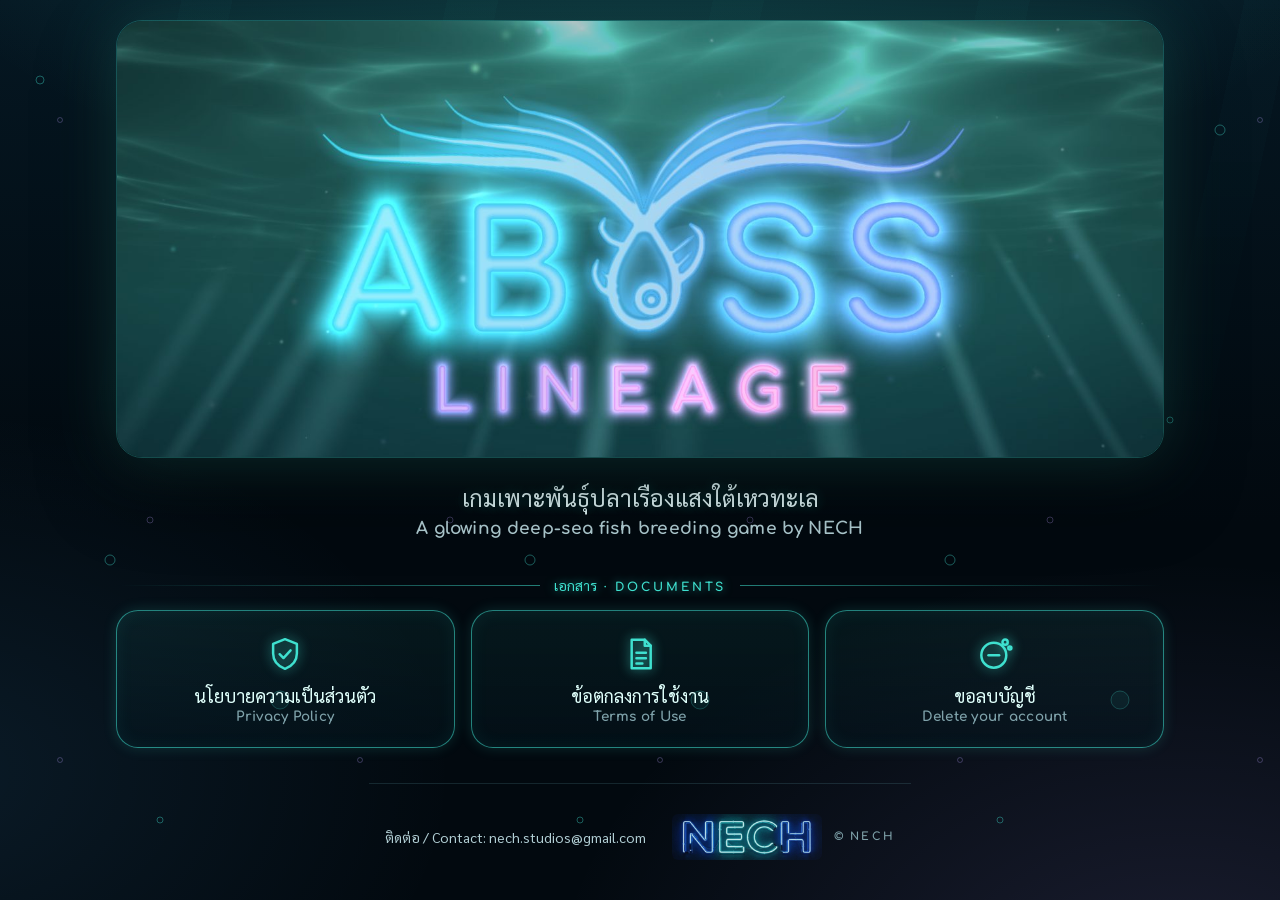
==== commit b0990f29: "เผยแพร่เว็บจาก docs/site (repo เกม 7bbfaae)" ====
--- a/index.html
+++ b/index.html
@@ -10,26 +10,42 @@
 <link rel="apple-touch-icon" href="assets/icon-192.png">
 <link rel="stylesheet" href="site.css">
 <style>
-  /* หน้าแรก — โลโก้หน้าปกจริงของเกม (ภาพจากแอป) · ตู้ปลาเรืองแสง · ปุ่มเอกสารแบบปุ่มในเกม */
-  .land{max-width:1180px;margin:0 auto;padding:calc(18px + env(safe-area-inset-top)) var(--gutter) 10px}
-  .title-art{position:relative;border-radius:26px;overflow:hidden;border:1px solid var(--rim);
+  /* หน้าแรก — โลโก้หน้าปกจริงของเกม (ภาพจากแอป) · คำโปรย · ปุ่มเอกสารสามปุ่มแบบปุ่มพื้นใสขอบเรืองในเกม
+     5 ต.ค. 69 "เอาภาพในเกมออกไปและจัดหน้าให้สวยงาม" — เหลือของสามชั้นเรียงกลางจอ พอดีความสูงจอ (ไม่มีที่ว่างโหว่ใต้ปุ่ม) */
+  body{display:flex;flex-direction:column;min-height:100vh;min-height:100svh}
+  .land{flex:1;width:100%;max-width:1080px;margin:0 auto;display:flex;flex-direction:column;justify-content:center;
+    padding:calc(16px + env(safe-area-inset-top)) var(--gutter) 4px}
+  footer.site{justify-content:center;text-align:center}
+  @media (max-width:720px){footer.site{flex-direction:column;align-items:center;gap:10px}}
+  /* โลโก้ย่อตามความสูงจอ — จอเตี้ย (แท็บเล็ต 4:3 · แล็ปท็อป) เห็นโลโก้ คำโปรย และปุ่มเอกสารครบในจอเดียว */
+  .title-art{position:relative;width:min(100%, max(340px, calc((100vh - 460px) * 2.4)));margin:0 auto;border-radius:26px;overflow:hidden;border:1px solid var(--rim);
     box-shadow:0 0 0 1px rgba(63,224,207,.08) inset, 0 0 60px rgba(63,224,207,.18), 0 30px 80px rgba(0,0,0,.45)}
   .title-art img{width:100%;height:auto;aspect-ratio:1600/667;object-fit:cover}
-  .tag{text-align:center;padding:18px 8px 4px}
-  .tag p{margin:0;color:#E9FDFF;font-size:clamp(17px,2.6vw,22px);line-height:1.5;text-shadow:0 0 14px rgba(63,224,207,.35)}
-  .tag p + p{color:var(--ink2);font-size:clamp(14px,2vw,17px);font-family:var(--head);letter-spacing:.02em}
-  .row{display:grid;grid-template-columns:1fr;gap:18px;margin-top:22px}
-  @media (min-width:860px){.row{grid-template-columns:minmax(0,1fr) 380px;align-items:start}}
-  .shot{position:relative;margin:0;border-radius:22px;overflow:hidden;border:1px solid var(--rim)}
-  .shot img{width:100%;height:auto;aspect-ratio:1600/733;object-fit:cover}
-  .shot figcaption{position:absolute;left:14px;bottom:12px;font:700 12px/1.4 var(--head);letter-spacing:.2em;color:var(--bio);
-    text-shadow:0 0 10px rgba(63,224,207,.8);background:rgba(2,9,15,.55);padding:6px 10px;border-radius:10px}
-  .docs-card{padding:20px;border-radius:22px;background:var(--panel);border:1px solid var(--rim);box-shadow:var(--glow)}
-  .docs-card h2{margin:0 0 14px;font:700 13px/1.4 var(--head);letter-spacing:.22em;text-transform:uppercase;color:var(--bio);text-shadow:0 0 10px rgba(63,224,207,.6)}
-  .docs-card .btn{width:100%;margin:0 0 10px}
-  .docs-card .btn:last-child{margin:0}
-  .docs-card .btn small{display:block;font-weight:400;color:var(--ink3);font-size:13px}
-  .docs-card .btn:hover small{color:inherit}
+  .tag{text-align:center;padding:22px 8px 0}
+  .tag p{margin:0;color:#E9FDFF;font-size:clamp(18px,2.6vw,23px);line-height:1.5;text-shadow:0 0 14px rgba(63,224,207,.35)}
+  .tag p + p{margin-top:2px;color:var(--ink2);font-size:clamp(14px,2vw,17px);font-family:var(--head);letter-spacing:.02em;text-shadow:none}
+  .docs-head{display:flex;align-items:center;gap:14px;margin:34px 0 14px;font:700 12px/1.4 var(--head);letter-spacing:.24em;text-transform:uppercase;color:var(--bio);text-shadow:0 0 10px rgba(63,224,207,.6)}
+  .docs-head::before,.docs-head::after{content:"";flex:1;height:1px;background:linear-gradient(90deg,transparent,var(--rim2))}
+  .docs-head::after{background:linear-gradient(90deg,var(--rim2),transparent)}
+  .docs-head .th{letter-spacing:.04em;text-transform:none;font-family:var(--body);font-size:14px}
+  .doors{display:grid;grid-template-columns:repeat(3,minmax(0,1fr));gap:16px}
+  .door{display:flex;flex-direction:column;align-items:center;gap:10px;padding:24px 16px 20px;border:1px solid var(--rim2);border-radius:22px;
+    text-decoration:none;text-align:center;background:linear-gradient(180deg,rgba(63,224,207,.07),rgba(4,20,29,.55));
+    box-shadow:0 0 14px rgba(63,224,207,.16), inset 0 0 18px rgba(63,224,207,.07);transition:transform .25s, border-color .2s, box-shadow .25s}
+  .door:hover{transform:translateY(-3px);border-color:var(--bio);box-shadow:0 0 26px rgba(63,224,207,.38), inset 0 0 20px rgba(63,224,207,.14)}
+  .door svg{width:38px;height:38px;fill:none;stroke:var(--bio);stroke-width:2.1;stroke-linecap:round;stroke-linejoin:round;filter:drop-shadow(0 0 6px rgba(63,224,207,.75))}
+  .door b{display:block;color:#DFFFFB;font-size:18px;font-weight:600;line-height:1.4}
+  .door small{display:block;color:var(--ink3);font:400 13.5px/1.4 var(--head);letter-spacing:.02em}
+  .door:hover small{color:var(--ink2)}
+  @media (max-width:720px){
+    .doors{grid-template-columns:1fr;gap:12px}
+    .door{flex-direction:row;justify-content:flex-start;text-align:left;gap:16px;padding:16px 18px}
+    .door svg{width:32px;height:32px;flex:none}
+    .door span{flex:1}
+    .door::after{content:"›";color:var(--bio);font-size:22px;line-height:1}
+    .docs-head{margin-top:26px}
+  }
+  @media (prefers-reduced-motion: reduce){.door{transition:none}.door:hover{transform:none}}
 </style>
 </head>
 <body>
@@ -45,21 +61,21 @@
     <p lang="th">เกมเพาะพันธุ์ปลาเรืองแสงใต้เหวทะเล</p>
     <p lang="en">A glowing deep-sea fish breeding game by NECH</p>
   </div>
-  <div class="row">
-    <figure class="shot">
-      <picture>
-        <source media="(max-width:860px)" srcset="assets/tank-800.jpg">
-        <img src="assets/tank-1600.jpg" alt="ตู้ปลาเรืองแสงในเกม / Glowing fish in the game's tank" width="1600" height="733" loading="lazy">
-      </picture>
-      <figcaption>IN-GAME · <span class="th">ภาพจากในเกม</span></figcaption>
-    </figure>
-    <nav class="docs-card" aria-label="เอกสาร / Documents">
-      <h2><span class="th">เอกสาร</span> · DOCUMENTS</h2>
-      <a class="btn" href="privacy.html"><span>นโยบายความเป็นส่วนตัว<small>Privacy Policy</small></span><span aria-hidden="true">›</span></a>
-      <a class="btn" href="terms.html"><span>ข้อตกลงการใช้งาน<small>Terms of Use</small></span><span aria-hidden="true">›</span></a>
-      <a class="btn" href="delete-account.html"><span>ขอลบบัญชี<small>Delete your account</small></span><span aria-hidden="true">›</span></a>
-    </nav>
-  </div>
+  <h2 class="docs-head"><span><span class="th">เอกสาร</span> · Documents</span></h2>
+  <nav class="doors" aria-label="เอกสาร / Documents">
+    <a class="door" href="privacy.html">
+      <svg viewBox="0 0 32 32" aria-hidden="true"><path d="M16 3.5 26 7.5v8c0 6.3-4.2 10.6-10 13-5.8-2.4-10-6.7-10-13v-8z"/><path d="M11.5 16.2l3.2 3.2 6-6.4"/></svg>
+      <span><b>นโยบายความเป็นส่วนตัว</b><small>Privacy Policy</small></span>
+    </a>
+    <a class="door" href="terms.html">
+      <svg viewBox="0 0 32 32" aria-hidden="true"><path d="M9 4h11l5 5v19H9z"/><path d="M20 4v5h5"/><path d="M13 15h8M13 19.5h8M13 24h5"/></svg>
+      <span><b>ข้อตกลงการใช้งาน</b><small>Terms of Use</small></span>
+    </a>
+    <a class="door" href="delete-account.html">
+      <svg viewBox="0 0 32 32" aria-hidden="true"><circle cx="15" cy="17" r="10.5"/><path d="M10.5 17h9"/><circle cx="24.5" cy="6" r="2.2"/><circle cx="28.5" cy="11" r="1.3"/></svg>
+      <span><b>ขอลบบัญชี</b><small>Delete your account</small></span>
+    </a>
+  </nav>
 </main>
 <footer class="site">
   <nav aria-label="ติดต่อ / Contact"><a href="mailto:nech.studios@gmail.com">ติดต่อ / Contact: nech.studios@gmail.com</a></nav>
--- a/site.css
+++ b/site.css
@@ -96,13 +96,39 @@
 .js main.doc > section[lang] + section[lang]{margin-top:0;padding-top:0;border-top:0}
 [hidden]{display:none !important}
 
-/* หัวหน้า — ภาพตู้ปลาเรืองแสงจากเกมจาง ๆ ข้างหลังชื่อหน้า */
+/* หัวหน้า — ลำแสงจากผิวน้ำส่องลงมาหลังชื่อหน้า (5 ต.ค. 69 แทนภาพตู้ปลาจาง ๆ "ไม่สวย")
+   ห้าลำ กว้างไม่เท่ากัน เอียงคนละมุม กระพริบช้า ๆ คนละจังหวะ — แสงที่ผ่านผิวน้ำไม่เคยนิ่งและไม่เคยเท่ากัน
+   โคนลำสว่างที่ผิวน้ำ จางลงตามความลึก · แสงฟุ้งที่ผิวน้ำ + ระลอกแสงบาง ๆ วิ่งตามแนวนอน */
 .hero{position:relative;padding:56px 0 24px;isolation:isolate}
-.hero-art{position:absolute;z-index:-1;left:50%;transform:translateX(-50%);top:0;width:100vw;height:100%;min-height:300px;
-  background:url("assets/tank-1600.jpg") center 38% / cover no-repeat;opacity:.42;
-  -webkit-mask-image:linear-gradient(180deg, rgba(0,0,0,.9) 0%, rgba(0,0,0,.55) 55%, transparent 100%);
-  mask-image:linear-gradient(180deg, rgba(0,0,0,.9) 0%, rgba(0,0,0,.55) 55%, transparent 100%)}
-@media (max-width:900px){.hero-art{background-image:url("assets/tank-800.jpg");opacity:.36}}
+.hero-rays{position:absolute;z-index:-1;left:50%;transform:translateX(-50%);top:-72px;width:100vw;height:calc(100% + 140px);min-height:380px;
+  overflow:hidden;pointer-events:none;filter:blur(9px);
+  background:
+    radial-gradient(60% 120px at 46% 0, rgba(150,255,240,.30), transparent 75%),
+    radial-gradient(34% 90px at 70% 0, rgba(182,156,255,.16), transparent 80%);
+  -webkit-mask-image:linear-gradient(180deg,#000 0%,#000 45%,transparent 100%);mask-image:linear-gradient(180deg,#000 0%,#000 45%,transparent 100%)}
+.hero-rays::before{content:"";position:absolute;left:-10%;right:-10%;top:0;height:120px;opacity:.55;
+  background:repeating-radial-gradient(ellipse 90px 14px at 50% 0, rgba(190,255,248,.22) 0 2px, transparent 3px 22px);
+  -webkit-mask-image:linear-gradient(180deg,#000,transparent);mask-image:linear-gradient(180deg,#000,transparent);
+  animation:ripple 9s linear infinite}
+/* ลำแสงเป็นรูปคางหมู แคบที่ผิวน้ำแล้วบานออกตามความลึก — ลำแสงจริงกระจายออกจากผิวน้ำ ไม่ใช่แท่งตรง */
+/* เบลอที่กล่องแม่ ไม่ใช่ที่ลำ — clip-path ตัดหลังเบลอ ถ้าเบลอที่ลำ ขอบคางหมูจะคมเป็นแผ่นกระดาษ */
+.hero-rays i{position:absolute;top:-4%;height:116%;transform-origin:50% 0;mix-blend-mode:screen;
+  clip-path:polygon(38% 0, 62% 0, 100% 100%, 0 100%);
+  background:linear-gradient(180deg, rgba(205,255,250,.62) 0%, rgba(63,224,207,.30) 28%, rgba(63,224,207,.08) 62%, transparent 90%);
+  animation:beam var(--d,9s) ease-in-out var(--w,0s) infinite alternate}
+.hero-rays i:nth-child(1){left:8%;width:clamp(90px,13vw,220px);--r:18deg;--d:8.5s;--w:-2s}
+.hero-rays i:nth-child(2){left:27%;width:clamp(130px,19vw,320px);--r:9deg;--d:11s;--w:-6s}
+.hero-rays i:nth-child(3){left:47%;width:clamp(60px,8vw,130px);--r:1deg;--d:7s;--w:-1s}
+.hero-rays i:nth-child(4){left:60%;width:clamp(120px,17vw,290px);--r:-8deg;--d:12.5s;--w:-8s;
+  background:linear-gradient(180deg, rgba(222,206,255,.58) 0%, rgba(182,156,255,.22) 30%, rgba(182,156,255,.06) 62%, transparent 90%)}
+.hero-rays i:nth-child(5){left:78%;width:clamp(80px,11vw,190px);--r:-17deg;--d:9.5s;--w:-4s}
+@keyframes beam{
+  0%{transform:rotate(var(--r)) translateX(-10px) scaleX(.85);opacity:.35}
+  45%{opacity:.95}
+  100%{transform:rotate(calc(var(--r) - 3deg)) translateX(12px) scaleX(1.12);opacity:.55}}
+@keyframes ripple{from{background-position:0 0}to{background-position:180px 0}}
+@media (max-width:700px){.hero-rays{top:-56px;filter:blur(7px)}.hero-rays i:nth-child(2),.hero-rays i:nth-child(4){opacity:.8}}
+@media (prefers-reduced-motion: reduce){.hero-rays::before,.hero-rays i{animation:none;opacity:.75;transform:rotate(var(--r))}}
 .kicker{margin:0 0 10px;font:700 13px/1.4 var(--head);letter-spacing:.24em;text-transform:uppercase;color:var(--bio);text-shadow:0 0 10px rgba(63,224,207,.6)}
 .hero h1{margin:0;font-size:clamp(30px,5.6vw,48px);line-height:1.2;text-wrap:balance;font-weight:700;color:#E9FDFF;text-shadow:var(--neon);
   animation:ignite 1.4s ease-out both}
@@ -241,7 +267,7 @@
 @media (prefers-reduced-motion: reduce){.sheet,.fab,.scrim{transition:none}}
 
 @media print{
-  .sea,.hero-art,header.top nav,nav.toc,footer.site nav,.fab,.sheet,.scrim{display:none !important}
+  .sea,.hero-rays,header.top nav,nav.toc,footer.site nav,.fab,.sheet,.scrim{display:none !important}
   body{background:#fff;color:#000} section.card{border:0;box-shadow:none;padding:0;background:none} .hero h1{text-shadow:none;color:#000}
   [hidden]{display:block !important}
 }
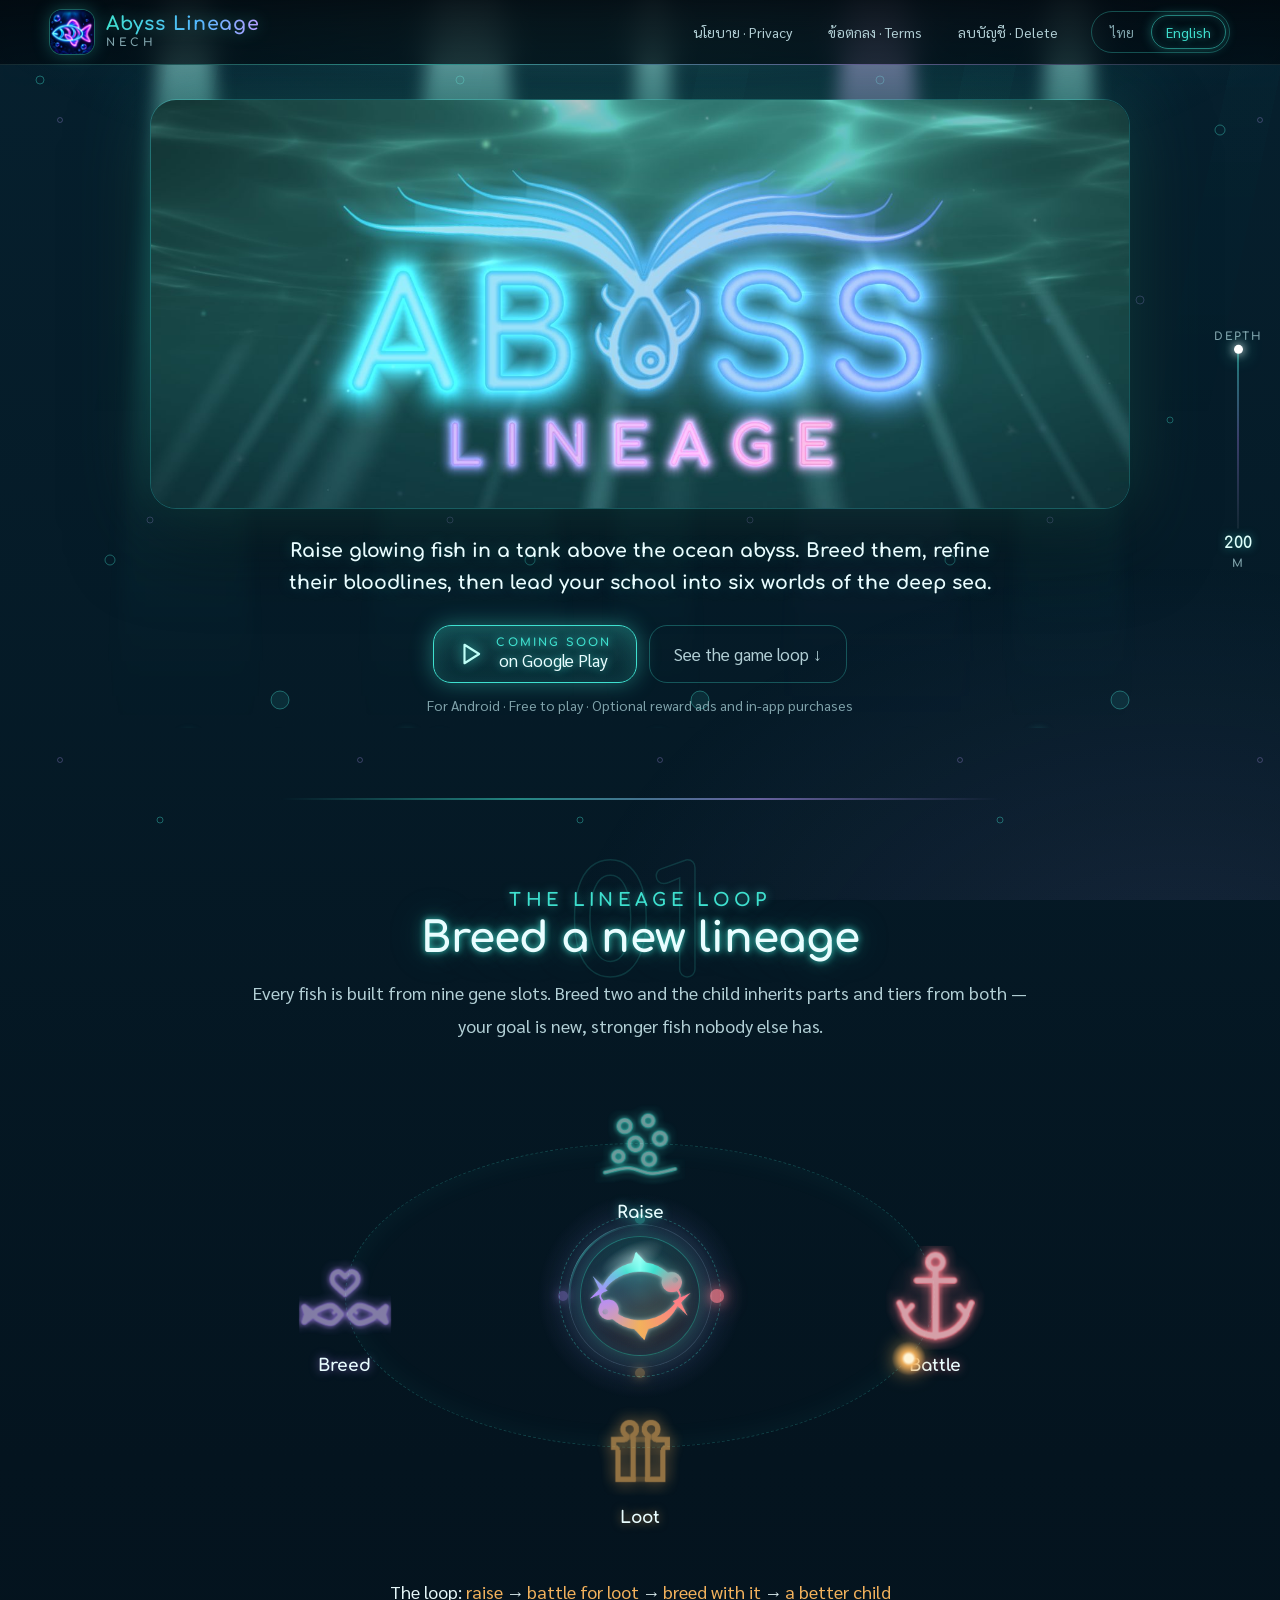
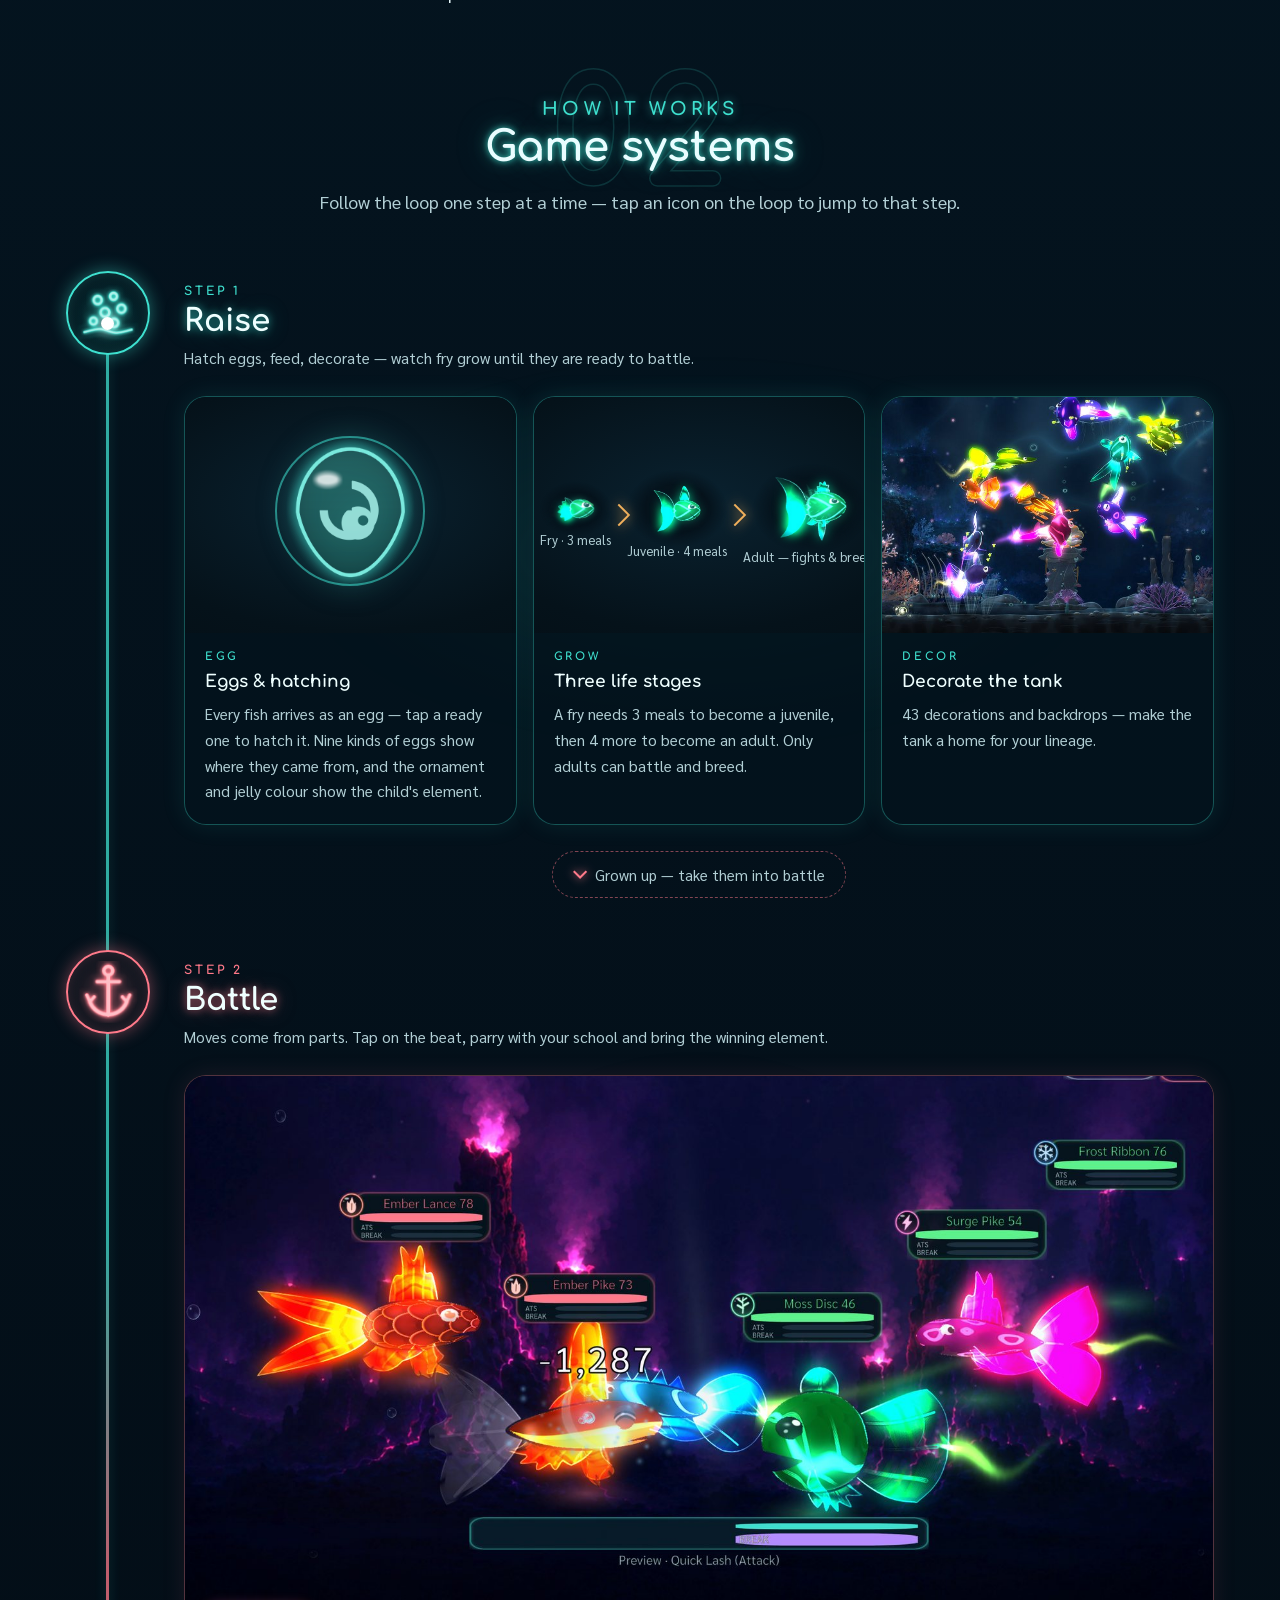
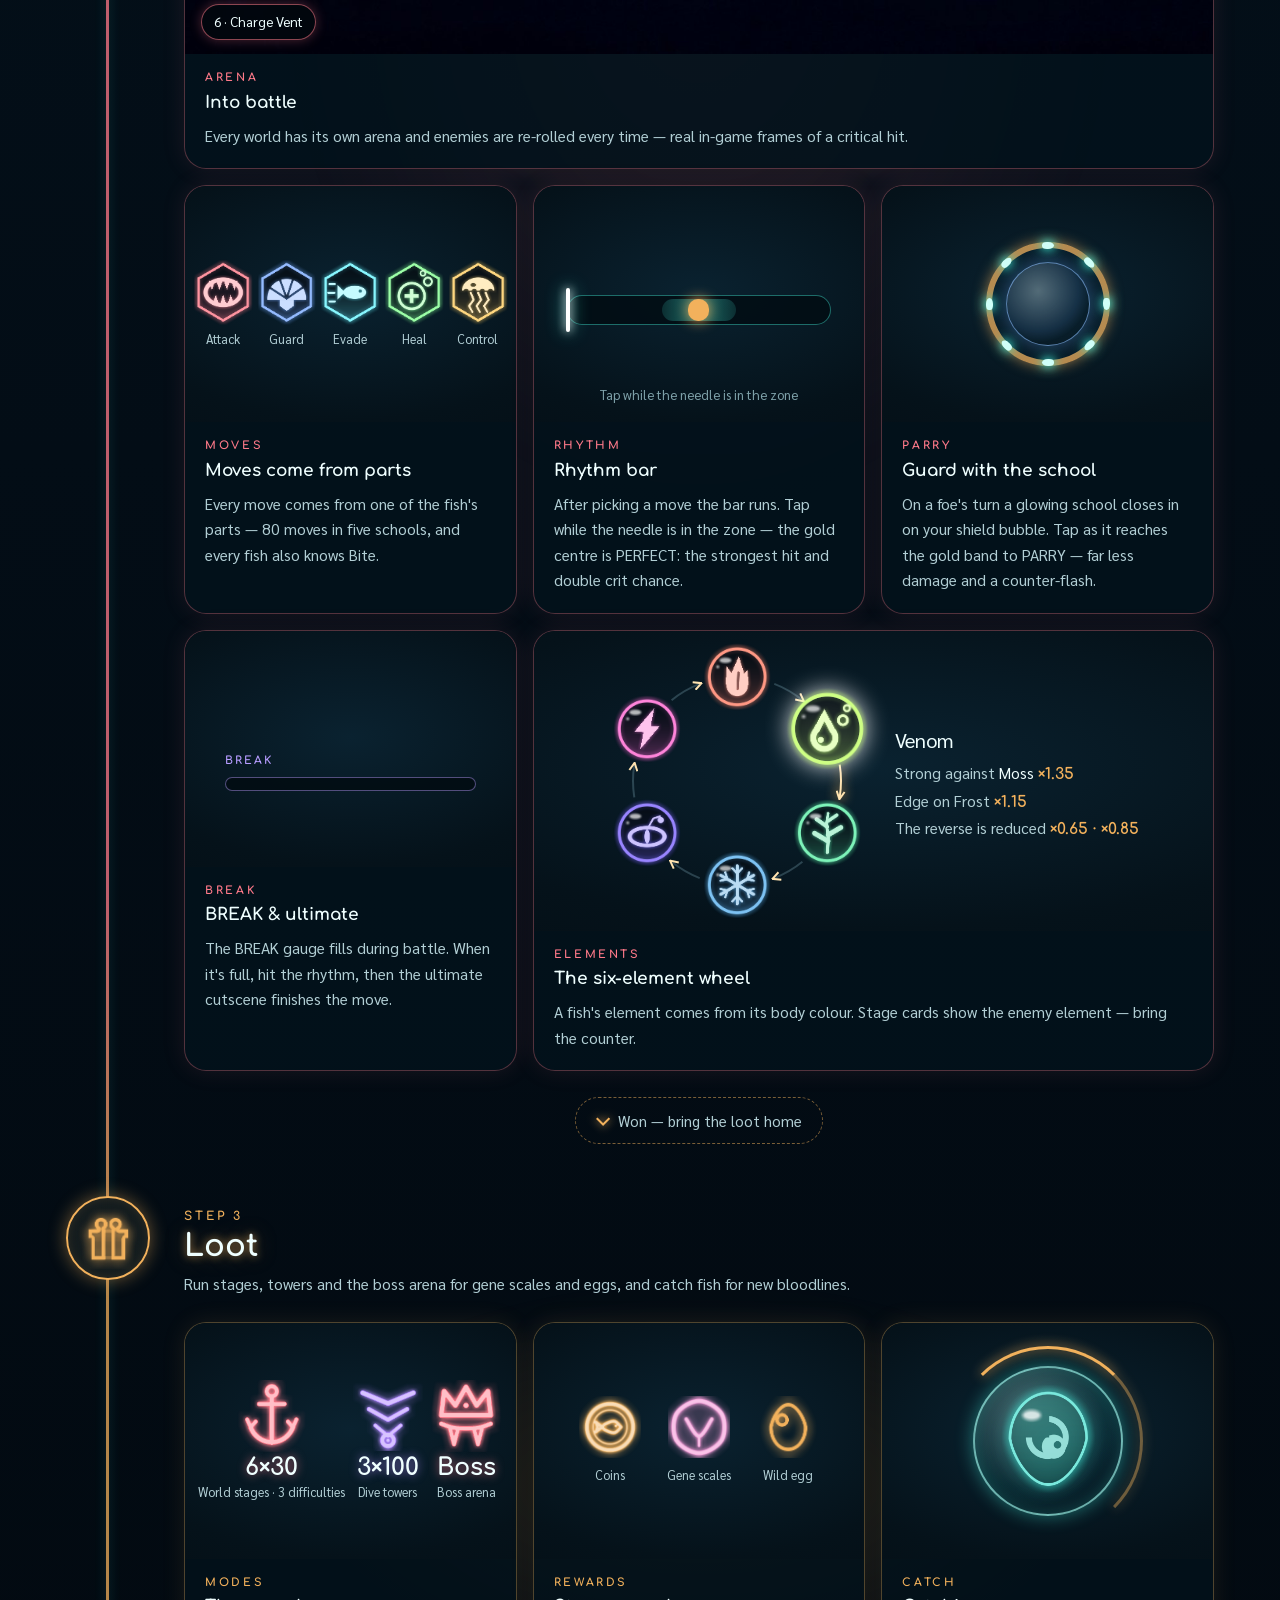
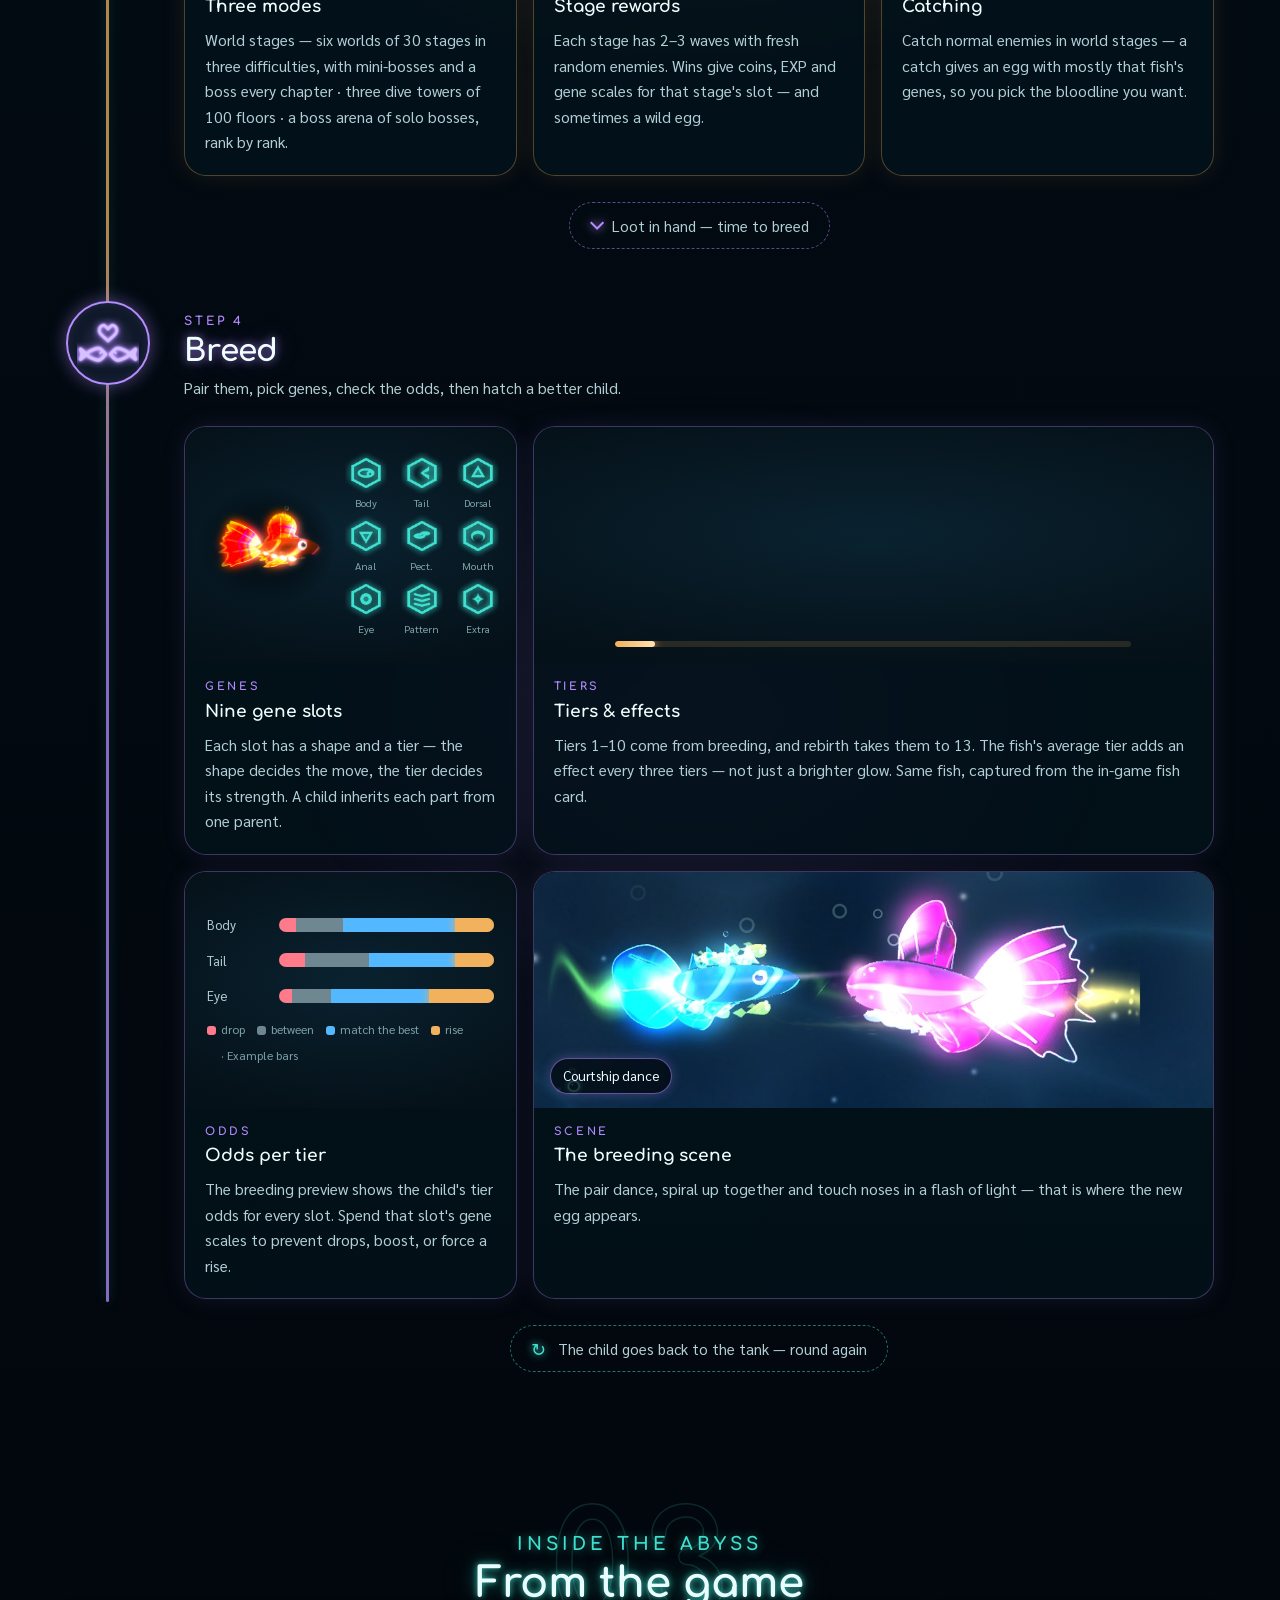
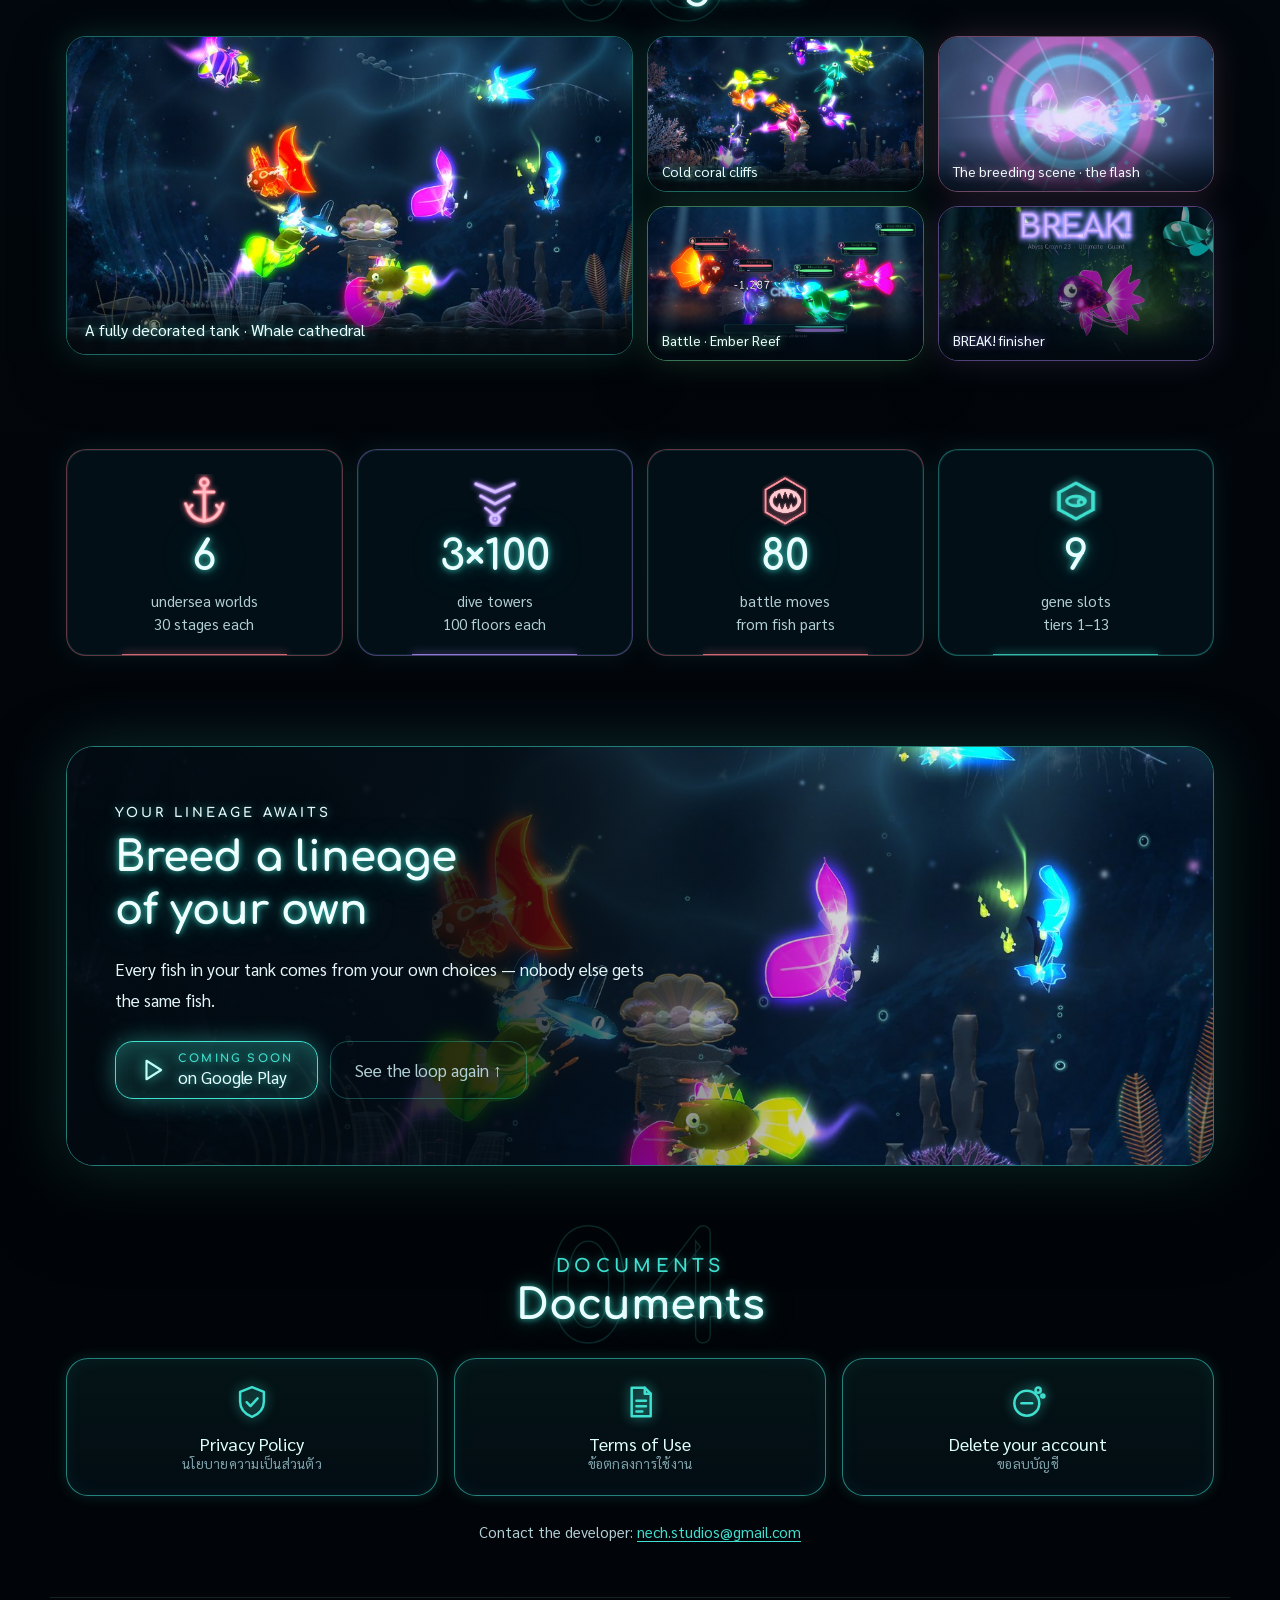
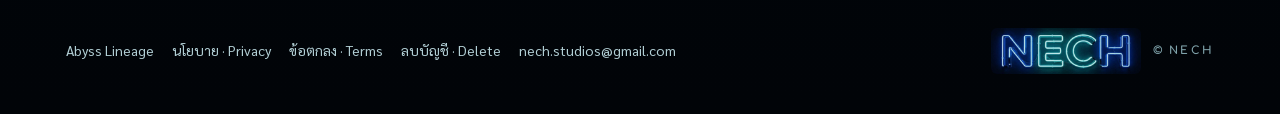
==== commit 90bb1bfd: "เผยแพร่เว็บจาก docs/site (repo เกม 87022f6)" ====
--- a/index.html
+++ b/index.html
@@ -3,83 +3,127 @@
 <head>
 <meta charset="utf-8">
 <meta name="viewport" content="width=device-width, initial-scale=1, viewport-fit=cover">
-<title>NECH — Abyss Lineage</title>
-<meta name="description" content="Abyss Lineage — a glowing deep-sea fish breeding game by NECH. เกมเพาะพันธุ์ปลาเรืองแสงใต้เหวทะเล">
+<title>Abyss Lineage — เกมเพาะพันธุ์ปลาเรืองแสง / Glowing fish breeding game</title>
+<meta name="description" content="Abyss Lineage — breed glowing deep-sea fish, refine their bloodlines and lead your school through six undersea worlds. เกมเพาะพันธุ์ปลาเรืองแสงเหนือเหวมหาสมุทร โดย NECH">
 <meta name="theme-color" content="#02090F">
+<meta property="og:type" content="website">
+<meta property="og:title" content="Abyss Lineage">
+<meta property="og:description" content="Breed glowing deep-sea fish, refine their bloodlines and battle across six undersea worlds. เพาะปลาเรืองแสง ผสมพันธุ์ คัดสายเลือด">
+<meta property="og:image" content="https://isarez.github.io/assets/shot-tank-1600.jpg">
+<meta property="og:url" content="https://isarez.github.io/">
+<meta name="twitter:card" content="summary_large_image">
 <link rel="icon" href="assets/icon-32.png" sizes="32x32">
 <link rel="apple-touch-icon" href="assets/icon-192.png">
 <link rel="stylesheet" href="site.css">
-<style>
-  /* หน้าแรก — โลโก้หน้าปกจริงของเกม (ภาพจากแอป) · คำโปรย · ปุ่มเอกสารสามปุ่มแบบปุ่มพื้นใสขอบเรืองในเกม
-     5 ต.ค. 69 "เอาภาพในเกมออกไปและจัดหน้าให้สวยงาม" — เหลือของสามชั้นเรียงกลางจอ พอดีความสูงจอ (ไม่มีที่ว่างโหว่ใต้ปุ่ม) */
-  body{display:flex;flex-direction:column;min-height:100vh;min-height:100svh}
-  .land{flex:1;width:100%;max-width:1080px;margin:0 auto;display:flex;flex-direction:column;justify-content:center;
-    padding:calc(16px + env(safe-area-inset-top)) var(--gutter) 4px}
-  footer.site{justify-content:center;text-align:center}
-  @media (max-width:720px){footer.site{flex-direction:column;align-items:center;gap:10px}}
-  /* โลโก้ย่อตามความสูงจอ — จอเตี้ย (แท็บเล็ต 4:3 · แล็ปท็อป) เห็นโลโก้ คำโปรย และปุ่มเอกสารครบในจอเดียว */
-  .title-art{position:relative;width:min(100%, max(340px, calc((100vh - 460px) * 2.4)));margin:0 auto;border-radius:26px;overflow:hidden;border:1px solid var(--rim);
-    box-shadow:0 0 0 1px rgba(63,224,207,.08) inset, 0 0 60px rgba(63,224,207,.18), 0 30px 80px rgba(0,0,0,.45)}
-  .title-art img{width:100%;height:auto;aspect-ratio:1600/667;object-fit:cover}
-  .tag{text-align:center;padding:22px 8px 0}
-  .tag p{margin:0;color:#E9FDFF;font-size:clamp(18px,2.6vw,23px);line-height:1.5;text-shadow:0 0 14px rgba(63,224,207,.35)}
-  .tag p + p{margin-top:2px;color:var(--ink2);font-size:clamp(14px,2vw,17px);font-family:var(--head);letter-spacing:.02em;text-shadow:none}
-  .docs-head{display:flex;align-items:center;gap:14px;margin:34px 0 14px;font:700 12px/1.4 var(--head);letter-spacing:.24em;text-transform:uppercase;color:var(--bio);text-shadow:0 0 10px rgba(63,224,207,.6)}
-  .docs-head::before,.docs-head::after{content:"";flex:1;height:1px;background:linear-gradient(90deg,transparent,var(--rim2))}
-  .docs-head::after{background:linear-gradient(90deg,var(--rim2),transparent)}
-  .docs-head .th{letter-spacing:.04em;text-transform:none;font-family:var(--body);font-size:14px}
-  .doors{display:grid;grid-template-columns:repeat(3,minmax(0,1fr));gap:16px}
-  .door{display:flex;flex-direction:column;align-items:center;gap:10px;padding:24px 16px 20px;border:1px solid var(--rim2);border-radius:22px;
-    text-decoration:none;text-align:center;background:linear-gradient(180deg,rgba(63,224,207,.07),rgba(4,20,29,.55));
-    box-shadow:0 0 14px rgba(63,224,207,.16), inset 0 0 18px rgba(63,224,207,.07);transition:transform .25s, border-color .2s, box-shadow .25s}
-  .door:hover{transform:translateY(-3px);border-color:var(--bio);box-shadow:0 0 26px rgba(63,224,207,.38), inset 0 0 20px rgba(63,224,207,.14)}
-  .door svg{width:38px;height:38px;fill:none;stroke:var(--bio);stroke-width:2.1;stroke-linecap:round;stroke-linejoin:round;filter:drop-shadow(0 0 6px rgba(63,224,207,.75))}
-  .door b{display:block;color:#DFFFFB;font-size:18px;font-weight:600;line-height:1.4}
-  .door small{display:block;color:var(--ink3);font:400 13.5px/1.4 var(--head);letter-spacing:.02em}
-  .door:hover small{color:var(--ink2)}
-  @media (max-width:720px){
-    .doors{grid-template-columns:1fr;gap:12px}
-    .door{flex-direction:row;justify-content:flex-start;text-align:left;gap:16px;padding:16px 18px}
-    .door svg{width:32px;height:32px;flex:none}
-    .door span{flex:1}
-    .door::after{content:"›";color:var(--bio);font-size:22px;line-height:1}
-    .docs-head{margin-top:26px}
-  }
-  @media (prefers-reduced-motion: reduce){.door{transition:none}.door:hover{transform:none}}
-</style>
+<link rel="stylesheet" href="home.css">
+<!-- หน้าแรก = หน้าของเกม · โครงกับคำอธิบายอยู่ใน home.css (หัวไฟล์) และ docs/site/README.md หัวข้อ "หน้าแรก" -->
 </head>
-<body>
+<body class="home-page">
+<a class="skip" href="#doc">ข้ามไปเนื้อหา / Skip to content</a>
 <div class="sea" aria-hidden="true"></div>
-<main class="land">
-  <div class="title-art">
-    <picture>
-      <source media="(max-width:860px)" srcset="assets/title-800.jpg">
-      <img src="assets/title-1600.jpg" alt="Abyss Lineage" width="1600" height="667">
-    </picture>
+<header class="top">
+  <a class="brand" href="./"><img src="assets/icon-192.png" alt="" width="44" height="44"><span><b>Abyss Lineage</b><small>NECH</small></span></a>
+  <nav class="docs" aria-label="เอกสาร / Documents"><a href="privacy.html">นโยบาย · Privacy</a><a href="terms.html">ข้อตกลง · Terms</a><a href="delete-account.html">ลบบัญชี · Delete</a></nav>
+  <nav class="lang" aria-label="ภาษา / Language"><a href="#th" lang="th" data-lang="th" aria-pressed="false">ไทย</a><a href="#en" lang="en" data-lang="en" aria-pressed="false">English</a></nav>
+</header>
+<main class="home" id="doc">
+<!-- ═══ ภาษาไทย ═══ -->
+<section id="th" lang="th">
+<div class="lead">
+    <div class="hero-rays" aria-hidden="true"><i></i><i></i><i></i><i></i><i></i></div>
+    <div class="bubbles" aria-hidden="true"><i style="left:7%;--s:6px;--d:9s;--w:-0.0s;--sx:14px"></i><i style="left:18%;--s:11px;--d:12s;--w:-1.7s;--sx:-14px"></i><i style="left:29%;--s:16px;--d:15s;--w:-3.4s;--sx:14px"></i><i style="left:40%;--s:9px;--d:10s;--w:-5.1s;--sx:-14px"></i><i style="left:51%;--s:14px;--d:13s;--w:-6.8s;--sx:14px"></i><i style="left:62%;--s:7px;--d:16s;--w:-8.5s;--sx:-14px"></i><i style="left:73%;--s:12px;--d:11s;--w:-1.2s;--sx:14px"></i><i style="left:84%;--s:17px;--d:14s;--w:-2.9s;--sx:-14px"></i><i style="left:95%;--s:10px;--d:9s;--w:-4.6s;--sx:14px"></i><i style="left:10%;--s:15px;--d:12s;--w:-6.3s;--sx:-14px"></i><i style="left:21%;--s:8px;--d:15s;--w:-8.0s;--sx:14px"></i><i style="left:32%;--s:13px;--d:10s;--w:-0.7s;--sx:-14px"></i><i style="left:43%;--s:6px;--d:13s;--w:-2.4s;--sx:14px"></i><i style="left:54%;--s:11px;--d:16s;--w:-4.1s;--sx:-14px"></i></div>
+    <h1 class="sr">Abyss Lineage — เกมเพาะพันธุ์ปลาเรืองแสง</h1>
+    <div class="logo-art"><picture><source media="(max-width:860px)" srcset="assets/title-800.jpg"><img src="assets/title-1600.jpg" alt="Abyss Lineage" width="1600" height="667"></picture></div>
+    <p class="pitch">เพาะปลาเรืองแสงในตู้เหนือเหวมหาสมุทร ผสมพันธุ์ คัดสายเลือด<br>แล้วพาฝูงของคุณลงไปสู้ในหกโลกใต้ทะเลลึก</p>
+    <div class="cta">
+      <a class="play" href="https://play.google.com/store/apps/details?id=com.nech.abysslineage" target="_blank" rel="noopener"><svg viewBox="0 0 24 24" aria-hidden="true"><path d="M6 3.5 19.5 12 6 20.5z"/></svg><span><small class="th-small">เร็ว&nbsp;ๆ นี้</small>บน Google Play</span></a>
+      <a class="ghost" href="#th-loop">ดูวัฏจักรของเกม ↓</a>
+    </div>
+    <p class="fine">สำหรับ Android · เล่นฟรี · มีโฆษณาแบบกดดูเองเพื่อรับของ และซื้อของในเกมได้</p>
   </div>
-  <div class="tag">
-    <p lang="th">เกมเพาะพันธุ์ปลาเรืองแสงใต้เหวทะเล</p>
-    <p lang="en">A glowing deep-sea fish breeding game by NECH</p>
+<div class="current rv" aria-hidden="true"></div>
+  <section class="sec" id="th-loop">
+    <div class="sec-head rv" data-n="01"><p class="kicker">The lineage loop</p><h2>เพาะสายเลือดใหม่</h2><p>ปลาทุกตัวเกิดจากยีนเก้าช่อง ผสมสองตัวแล้วลูกได้ชิ้นส่วนและขั้นจากพ่อแม่ — เป้าหมายคือเพาะปลาแบบใหม่ที่เก่งขึ้นและไม่ซ้ำใคร</p></div>
+    <div class="orbit rv"><div class="track" aria-hidden="true"></div><div class="ocore" aria-hidden="true"><i class="halo"></i><i class="ring r1"></i><i class="ring r2"></i><i class="bead" style="--c:#3FE0CF;--a:0deg;--n:0"></i><i class="bead" style="--c:#FF7A8A;--a:90deg;--n:1"></i><i class="bead" style="--c:#F2B15C;--a:180deg;--n:2"></i><i class="bead" style="--c:#B48CFF;--a:270deg;--n:3"></i><i class="orb"></i><i class="glow"></i><i class="mkw"><i class="mk"></i></i><i class="sheen"></i></div><a class="node" href="#th-g-raise" style="--c:#3FE0CF;--x:50%;--y:15%"><span class="ic"><img src="assets/icons/loop-raise.png" alt=""></span><b>เลี้ยง</b></a><a class="node" href="#th-g-battle" style="--c:#FF7A8A;--x:86%;--y:45.5%"><span class="ic"><img src="assets/icons/loop-battle.png" alt=""></span><b>สู้</b></a><a class="node" href="#th-g-loot" style="--c:#F2B15C;--x:50%;--y:76%"><span class="ic"><img src="assets/icons/loop-loot.png" alt=""></span><b>ได้ของ</b></a><a class="node" href="#th-g-breed" style="--c:#B48CFF;--x:14%;--y:45.5%"><span class="ic"><img src="assets/icons/loop-breed.png" alt=""></span><b>ผสม</b></a><i class="dot" aria-hidden="true"></i></div>
+    <p class="loopline rv">วงของเกม: <b>เลี้ยงให้โต</b> → <b>ลงสนามเก็บของ</b> → <b>เอาของมาผสม</b> → <b>ได้ลูกที่ดีกว่าเดิม</b></p>
+  </section>
+<section class="sec" id="th-systems">
+    <div class="sec-head rv" data-n="02"><p class="kicker">How it works</p><h2>ระบบของเกม</h2><p>ไล่ไปตามวงทีละช่วง — แตะไอคอนบนวงเพื่อกระโดดไปช่วงนั้น</p></div>
+    <div class="groups"><section class="group" id="th-g-raise" style="--c:#3FE0CF"><div class="g-head rv"><span class="g-ic"><img src="assets/icons/loop-raise.png" alt=""></span><div><p class="kick">ช่วงที่ 1</p><h3>เลี้ยง</h3><p>ฟักไข่ ป้อนอาหาร แต่งตู้ — ดูลูกปลาโตจนพร้อมลงสนาม</p></div></div><div class="panel"><article style="--i:0" class="rv card" style="--c:#3FE0CF"><div class="vis vis-egg"><span class="ring"></span><img class="egg" src="assets/icons/egg.png" alt=""><i class="b" style="left:17%;--s:6px;--d:5s;--w:-1.0s"></i><i class="b" style="left:54%;--s:13px;--d:8s;--w:-2.3s"></i><i class="b" style="left:91%;--s:11px;--d:6s;--w:-3.6s"></i><i class="b" style="left:36%;--s:9px;--d:4s;--w:-4.9s"></i><i class="b" style="left:73%;--s:7px;--d:7s;--w:-1.2s"></i><i class="b" style="left:18%;--s:5px;--d:5s;--w:-2.5s"></i></div><div class="txt"><p class="kick">Egg</p><h4>ไข่และการฟัก</h4><p>ปลาทุกตัวเข้าเกมเป็นไข่ — แตะใบที่พร้อมเพื่อฟัก · ไข่มีเก้าแบบ หน้าตาบอกที่มา ของบนยอดกับสีของวุ้นบอกธาตุของลูกข้างใน</p></div></article><article style="--i:1" class="rv card" style="--c:#7DFFB2"><div class="vis vis-grow"><figure><img class="fade-edge" src="assets/grow-0.jpg" alt="" style="width:88px;--w:-0.0s"><figcaption>ลูกปลา · 3 มื้อ</figcaption></figure><span class="chev" style="--w:0.0s"></span><figure><img class="fade-edge" src="assets/grow-1.jpg" alt="" style="width:102px;--w:-0.6s"><figcaption>วัยรุ่น · 4 มื้อ</figcaption></figure><span class="chev" style="--w:0.4s"></span><figure><img class="fade-edge" src="assets/grow-2.jpg" alt="" style="width:116px;--w:-1.2s"><figcaption>เต็มวัย — สู้ · ผสมได้</figcaption></figure></div><div class="txt"><p class="kick">Grow</p><h4>สามวัย</h4><p>ลูกปลากิน 3 มื้อเป็นวัยรุ่น กินอีก 4 มื้อเป็นเต็มวัย — ปลาเต็มวัยเท่านั้นที่ลงสนามและผสมพันธุ์ได้</p></div></article><article style="--i:2" class="rv card" style="--c:#3FE0CF"><div class="vis vis-photo"><img src="assets/shot-decor-800.jpg" alt="" loading="lazy" width="800" height="450"></div><div class="txt"><p class="kick">Decor</p><h4>ตกแต่งตู้</h4><p>ของตกแต่งและฉากหลังรวม 43 แบบ — แต่งตู้ให้เป็นบ้านของสายเลือดคุณ</p></div></article></div><a class="next rv" href="#th-g-battle" style="--c:#FF7A8A"><i aria-hidden="true"></i>ปลาโตแล้ว พาลงสนาม</a></section>
+<section class="group" id="th-g-battle" style="--c:#FF7A8A"><div class="g-head rv"><span class="g-ic"><img src="assets/icons/loop-battle.png" alt=""></span><div><p class="kick">ช่วงที่ 2</p><h3>สู้</h3><p>ท่ามาจากชิ้นส่วน กดตามจังหวะ กันด้วยฝูงปลา และเลือกธาตุให้ชนะทาง</p></div></div><div class="panel"><article style="--i:0" class="rv card full" style="--c:#FF7A8A"><div class="vis vis-show n3 big"><img src="assets/battle-w6-th-1600.jpg" srcset="assets/battle-w6-th-800.jpg 800w, assets/battle-w6-th-1600.jpg 1600w" sizes="(max-width:760px) 100vw, 1100px" loading="lazy" alt="6 · ปล่องประจุ" style="--i:0"><img src="assets/battle-w4-th-1600.jpg" srcset="assets/battle-w4-th-800.jpg 800w, assets/battle-w4-th-1600.jpg 1600w" sizes="(max-width:760px) 100vw, 1100px" loading="lazy" alt="4 · ธารน้ำแข็งจม" style="--i:1"><img src="assets/battle-w1-th-1600.jpg" srcset="assets/battle-w1-th-800.jpg 800w, assets/battle-w1-th-1600.jpg 1600w" sizes="(max-width:760px) 100vw, 1100px" loading="lazy" alt="1 · แนวปะการังไฟ" style="--i:2"><div class="tags"><span style="--i:0">6 · ปล่องประจุ</span><span style="--i:1">4 · ธารน้ำแข็งจม</span><span style="--i:2">1 · แนวปะการังไฟ</span></div></div><div class="txt"><p class="kick">Arena</p><h4>ฉากสู้</h4><p>สนามรบเปลี่ยนตามโลก ศัตรูสุ่มใหม่ทุกครั้ง — ภาพจริงจากเกมตอนตีติดคริ</p></div></article><article style="--i:1" class="rv card" style="--c:#FF7A8A"><div class="vis vis-schools"><figure style="--i:0"><img src="assets/icons/sc-0.png" alt=""><figcaption>โจมตี</figcaption></figure><figure style="--i:1"><img src="assets/icons/sc-1.png" alt=""><figcaption>ป้องกัน</figcaption></figure><figure style="--i:2"><img src="assets/icons/sc-2.png" alt=""><figcaption>หลบหลีก</figcaption></figure><figure style="--i:3"><img src="assets/icons/sc-3.png" alt=""><figcaption>ฟื้นฟู</figcaption></figure><figure style="--i:4"><img src="assets/icons/sc-4.png" alt=""><figcaption>ควบคุม</figcaption></figure></div><div class="txt"><p class="kick">Moves</p><h4>ท่ามาจากชิ้นส่วน</h4><p>ทุกท่ามาจากชิ้นส่วนของปลา รวม 80 ท่า แบ่งห้าสาย และทุกตัวมีท่ากัดติดตัว</p></div></article><article style="--i:2" class="rv card" style="--c:#F2B15C"><div class="vis vis-rhythm"><b class="word" aria-hidden="true">PERFECT!</b><div class="bar"><i class="zone"></i><i class="core"></i><i class="needle"></i></div><i class="pulse"></i><span class="hint">แตะตอนเข็มอยู่ในเขต</span></div><div class="txt"><p class="kick">Rhythm</p><h4>แถบจังหวะ</h4><p>เลือกท่าแล้วแถบวิ่ง — แตะตอนเข็มอยู่ในเขต กลางเขตสีทองคือ PERFECT แรงที่สุดและโอกาสคริสองเท่า</p></div></article><article style="--i:3" class="rv card" style="--c:#6EAAFF"><div class="vis vis-parry"><b class="word" aria-hidden="true">PARRY!</b><i class="gold"></i><i class="shield"></i><div class="school"><i style="--i:0"></i><i style="--i:1"></i><i style="--i:2"></i><i style="--i:3"></i><i style="--i:4"></i><i style="--i:5"></i><i style="--i:6"></i><i style="--i:7"></i></div><i class="flash"></i></div><div class="txt"><p class="kick">Parry</p><h4>กันด้วยฝูงปลา</h4><p>ถึงตาศัตรู ฝูงปลาเรืองแสงหุบเข้าหาฟองเกราะ — แตะตอนฝูงถึงแถบทอง = PARRY ลดดาเมจมากและสะท้อนกลับ</p></div></article><article style="--i:4" class="rv card" style="--c:#B48CFF"><div class="vis vis-break"><b class="sign" aria-hidden="true">BREAK!</b><span class="lbl">BREAK</span><div class="bar"><i class="fill"></i></div></div><div class="txt"><p class="kick">Break</p><h4>BREAK และไม้ตาย</h4><p>หลอด BREAK เติมระหว่างสู้ — เต็มแล้วกดจังหวะ แล้ว cutscene ไม้ตายจบท่าในฉาก</p></div></article><article style="--i:5" class="rv card wide" style="--c:#F2B15C"><div class="vis vis-wheel"><div class="wheel" data-names="เพลิง|พิษ|ตะไคร่|น้ำแข็ง|ห้วงลึก|กระแสไฟ"><svg viewBox="0 0 260 260" aria-hidden="true"><defs><marker id="ah-th" viewBox="0 0 10 10" refX="7" refY="5" markerWidth="5" markerHeight="5" orient="auto"><path d="M1 1L9 5L1 9" fill="none" stroke="#FFE3B0" stroke-width="2"/></marker></defs><path class="arc" d="M167.3 32.9A104 104 0 0 1 195.4 49.2" marker-end="url(#ah-th)"/><path class="arc" d="M232.7 113.7A104 104 0 0 1 232.7 146.3" marker-end="url(#ah-th)"/><path class="arc" d="M195.4 210.8A104 104 0 0 1 167.3 227.1" marker-end="url(#ah-th)"/><path class="arc" d="M92.7 227.1A104 104 0 0 1 64.6 210.8" marker-end="url(#ah-th)"/><path class="arc" d="M27.3 146.3A104 104 0 0 1 27.3 113.7" marker-end="url(#ah-th)"/><path class="arc" d="M64.6 49.2A104 104 0 0 1 92.7 32.9" marker-end="url(#ah-th)"/></svg><span class="el" style="--a:0deg"><img src="assets/icons/el-0.png" alt="เพลิง"></span><span class="el" style="--a:60deg"><img src="assets/icons/el-1.png" alt="พิษ"></span><span class="el" style="--a:120deg"><img src="assets/icons/el-2.png" alt="ตะไคร่"></span><span class="el" style="--a:180deg"><img src="assets/icons/el-3.png" alt="น้ำแข็ง"></span><span class="el" style="--a:240deg"><img src="assets/icons/el-4.png" alt="ห้วงลึก"></span><span class="el" style="--a:300deg"><img src="assets/icons/el-5.png" alt="กระแสไฟ"></span></div><p class="wheel-note" aria-live="polite"></p></div><div class="txt"><p class="kick">Elements</p><h4>วงหกธาตุ</h4><p>ธาตุมาจากสีลำตัวของปลา · การ์ดด่านบอกธาตุของศัตรู — จัดทีมให้ชนะทาง</p></div></article></div><a class="next rv" href="#th-g-loot" style="--c:#F2B15C"><i aria-hidden="true"></i>ชนะแล้ว เก็บของกลับตู้</a></section>
+<section class="group" id="th-g-loot" style="--c:#F2B15C"><div class="g-head rv"><span class="g-ic"><img src="assets/icons/loop-loot.png" alt=""></span><div><p class="kick">ช่วงที่ 3</p><h3>ได้ของ</h3><p>ลงด่าน หอ และลานบอส เก็บเกล็ดยีน ไข่ และจับปลามาเป็นสายเลือดใหม่</p></div></div><div class="panel"><article style="--i:0" class="rv card" style="--c:#FF7A8A"><div class="vis vis-modes"><figure style="--i:0;--c:#FF7A8A"><img src="assets/icons/loop-battle.png" alt=""><b>6×30</b><figcaption>ด่านโลก · 3 ระดับ</figcaption></figure><figure style="--i:1;--c:#B48CFF"><img src="assets/icons/sys-dive.png" alt=""><b>3×100</b><figcaption>หอดำดิ่ง</figcaption></figure><figure style="--i:2;--c:#FF7A8A"><img src="assets/icons/sys-arena.png" alt=""><b>บอส</b><figcaption>ลานบอส</figcaption></figure></div><div class="txt"><p class="kick">Modes</p><h4>สามโหมด</h4><p>ด่านโลก หกโลก โลกละ 30 ด่าน สามระดับ มีมินิบอสกับบอสทุกบท · หอดำดิ่งสามหอ หอละ 100 ชั้น · ลานบอส สู้บอสเดี่ยวไล่ขั้น</p></div></article><article style="--i:1" class="rv card" style="--c:#F2B15C"><div class="vis vis-loot"><figure style="--i:0"><img src="assets/icons/sys-coin.png" alt=""><figcaption>เหรียญ</figcaption></figure><figure style="--i:1"><img src="assets/icons/sys-scale.png" alt=""><figcaption>เกล็ดยีน</figcaption></figure><figure style="--i:2"><img src="assets/icons/sys-egg.png" alt=""><figcaption>ไข่ป่า</figcaption></figure></div><div class="txt"><p class="kick">Rewards</p><h4>ของจากด่าน</h4><p>แต่ละด่านมี 2–3 wave ศัตรูสุ่มใหม่ทุกครั้ง · ชนะได้เหรียญ exp และเกล็ดยีนของช่องตามด่าน · บางครั้งได้ไข่ป่า</p></div></article><article style="--i:2" class="rv card" style="--c:#3FE0CF"><div class="vis vis-catch"><i class="arc"></i><i class="trap"></i><img class="egg" src="assets/icons/egg.png" alt=""><i class="b" style="left:56%;--s:9px;--d:8s;--w:-4.0s"></i><i class="b" style="left:93%;--s:7px;--d:6s;--w:-0.3s"></i><i class="b" style="left:38%;--s:5px;--d:4s;--w:-1.6s"></i><i class="b" style="left:75%;--s:12px;--d:7s;--w:-2.9s"></i><i class="b" style="left:20%;--s:10px;--d:5s;--w:-4.2s"></i></div><div class="txt"><p class="kick">Catch</p><h4>จับปลา</h4><p>จับปลาศัตรูธรรมดาในด่านโลก — ติดแล้วได้ไข่ที่มียีนส่วนใหญ่ของตัวนั้น เลือกเองได้ว่าอยากได้สายเลือดแบบไหน</p></div></article></div><a class="next rv" href="#th-g-breed" style="--c:#B48CFF"><i aria-hidden="true"></i>ได้ของแล้ว เอามาผสม</a></section>
+<section class="group" id="th-g-breed" style="--c:#B48CFF"><div class="g-head rv"><span class="g-ic"><img src="assets/icons/loop-breed.png" alt=""></span><div><p class="kick">ช่วงที่ 4</p><h3>ผสม</h3><p>จับคู่ คัดยีน ดูโอกาสก่อนผสม แล้วลุ้นลูกที่ดีกว่าเดิม</p></div></div><div class="panel"><article style="--i:0" class="rv card" style="--c:#B48CFF"><div class="vis vis-slots"><img class="fish fade-edge" src="assets/tier-10.jpg" alt=""><div class="row"><figure style="--i:0"><img src="assets/icons/slot-0.png" alt=""><figcaption>ลำตัว</figcaption></figure><figure style="--i:1"><img src="assets/icons/slot-1.png" alt=""><figcaption>หาง</figcaption></figure><figure style="--i:2"><img src="assets/icons/slot-2.png" alt=""><figcaption>ครีบหลัง</figcaption></figure><figure style="--i:3"><img src="assets/icons/slot-3.png" alt=""><figcaption>ครีบก้น</figcaption></figure><figure style="--i:4"><img src="assets/icons/slot-4.png" alt=""><figcaption>ครีบอก</figcaption></figure><figure style="--i:5"><img src="assets/icons/slot-5.png" alt=""><figcaption>ปาก</figcaption></figure><figure style="--i:6"><img src="assets/icons/slot-6.png" alt=""><figcaption>ตา</figcaption></figure><figure style="--i:7"><img src="assets/icons/slot-7.png" alt=""><figcaption>ลาย</figcaption></figure><figure style="--i:8"><img src="assets/icons/slot-8.png" alt=""><figcaption>ประดับ</figcaption></figure></div></div><div class="txt"><p class="kick">Genes</p><h4>ยีนเก้าช่อง</h4><p>แต่ละช่องมีแบบ (รูปทรง) และขั้น — แบบบอกว่าได้ท่าอะไร ขั้นบอกว่าแรงแค่ไหน · ลูกได้แต่ละชิ้นจากพ่อหรือแม่</p></div></article><article style="--i:1" class="rv card wide" style="--c:#F2B15C"><div class="vis vis-tiers"><div class="pics"><img class="fade-edge" src="assets/tier-1.jpg" alt="ขั้น 1 · ปลาตามยีนเป๊ะ" style="--i:0" width="560" height="480"><img class="fade-edge" src="assets/tier-4.jpg" alt="ขั้น 4 · ฟองอากาศผุดจากปาก" style="--i:1" width="560" height="480"><img class="fade-edge" src="assets/tier-7.jpg" alt="ขั้น 7 · + ลายไหลจากหัวไปหาง" style="--i:2" width="560" height="480"><img class="fade-edge" src="assets/tier-10.jpg" alt="ขั้น 10 · + ผิวมุกเหลือบรุ้ง" style="--i:3" width="560" height="480"><img class="fade-edge" src="assets/tier-13.jpg" alt="ขั้น 13 · + ครีบมุก (กำเนิดใหม่ครบ)" style="--i:4" width="560" height="480"></div><div class="tag"><span style="--i:0">ขั้น 1 · ปลาตามยีนเป๊ะ</span><span style="--i:1">ขั้น 4 · ฟองอากาศผุดจากปาก</span><span style="--i:2">ขั้น 7 · + ลายไหลจากหัวไปหาง</span><span style="--i:3">ขั้น 10 · + ผิวมุกเหลือบรุ้ง</span><span style="--i:4">ขั้น 13 · + ครีบมุก (กำเนิดใหม่ครบ)</span></div><div class="pips"><i></i></div></div><div class="txt"><p class="kick">Tiers</p><h4>ขั้นและเอฟเฟกต์</h4><p>ขั้น 1–10 ได้จากการผสมพันธุ์ กำเนิดใหม่ต่อได้ถึงขั้น 13 · ขั้นเฉลี่ยทั้งตัวเพิ่มเอฟเฟกต์ทุกสามขั้น ไม่ใช่แค่สว่างขึ้น — ปลาตัวเดียวกัน ถ่ายจากการ์ดปลาในเกม</p></div></article><article style="--i:2" class="rv card" style="--c:#B48CFF"><div class="vis vis-odds"><div class="r"><span>ลำตัว</span><div class="seg"><i style="--w:8%"></i><i style="--w:22%"></i><i style="--w:52%"></i><i style="--w:18%"></i></div></div><div class="r"><span>หาง</span><div class="seg"><i style="--w:12%"></i><i style="--w:30%"></i><i style="--w:40%"></i><i style="--w:18%"></i></div></div><div class="r"><span>ตา</span><div class="seg"><i style="--w:6%"></i><i style="--w:18%"></i><i style="--w:46%"></i><i style="--w:30%"></i></div></div><div class="key"><span style="--k:#FF7A8A">ถอย</span><span style="--k:#6F8790">ระหว่าง</span><span style="--k:#53B8FF">เท่าขั้นสูง</span><span style="--k:#F2B15C">ขึ้นเกิน</span><span style="--k:transparent">· ตัวอย่างแถบ</span></div></div><div class="txt"><p class="kick">Odds</p><h4>โอกาสรายขั้น</h4><p>หน้าก่อนผสมบอกโอกาสขั้นของลูกทุกช่อง · เติมเกล็ดยีนของช่องนั้นเพื่อกันถอย เสริม หรือดันขึ้นแน่</p></div></article><article style="--i:3" class="rv card wide" style="--c:#F59BD8"><div class="vis vis-show n2"><img src="assets/breed-dance-1280.jpg" srcset="assets/breed-dance-640.jpg 640w, assets/breed-dance-1280.jpg 1280w" sizes="(max-width:760px) 100vw, 1100px" loading="lazy" alt="เต้นเกี้ยว" style="--i:0"><img src="assets/breed-flash-1280.jpg" srcset="assets/breed-flash-640.jpg 640w, assets/breed-flash-1280.jpg 1280w" sizes="(max-width:760px) 100vw, 1100px" loading="lazy" alt="แสงวาบ · ไข่เกิด" style="--i:1"><div class="tags"><span style="--i:0">เต้นเกี้ยว</span><span style="--i:1">แสงวาบ · ไข่เกิด</span></div></div><div class="txt"><p class="kick">Scene</p><h4>ฉากผสมพันธุ์</h4><p>ปลาสองตัวเต้นเกี้ยว หมุนเกลียวขึ้นคู่กัน แล้วแตะจมูกกันตรงแสงวาบ — ไข่ใบใหม่เกิดตรงนั้น</p></div></article></div><a class="next rv" href="#th-g-raise" style="--c:#3FE0CF"><i aria-hidden="true"></i>ลูกที่ได้กลับไปเลี้ยงต่อ — วนรอบใหม่</a></section>
+</div>
+  </section>
+<div class="current rv" aria-hidden="true"></div>
+  <section class="sec" id="th-gallery">
+    <div class="sec-head rv" data-n="03"><p class="kicker">Inside the abyss</p><h2>ภาพจากเกม</h2></div>
+    <div class="gallery"><figure class="g g0 rv" style="--c:#3FE0CF;--i:0"><img src="assets/shot-tank-1600.jpg" srcset="assets/shot-tank-800.jpg 800w, assets/shot-tank-1600.jpg 1600w" sizes="(max-width:760px) 100vw, 760px" loading="lazy" alt="ตู้ปลาที่แต่งเต็ม ปลาเรืองแสงหลายสีว่ายหน้ากระดูกวาฬ"><figcaption>ตู้แต่งเต็ม · มหาวิหารกระดูกวาฬ</figcaption></figure><figure class="g g1 rv" style="--c:#3FE0CF;--i:1"><img src="assets/shot-decor-1600.jpg" srcset="assets/shot-decor-800.jpg 800w, assets/shot-decor-1600.jpg 1600w" sizes="(max-width:760px) 100vw, 380px" loading="lazy" alt="ตู้ปลาฉากหน้าผาปะการัง"><figcaption>หน้าผาปะการังน้ำเย็น</figcaption></figure><figure class="g g2 rv" style="--c:#F59BD8;--i:2"><img src="assets/breed-flash-1280.jpg" srcset="assets/breed-flash-640.jpg 640w, assets/breed-flash-1280.jpg 1280w" sizes="(max-width:760px) 100vw, 380px" loading="lazy" alt="แสงวาบวงแหวนชมพูฟ้าตอนปลาสองตัวแตะจมูกกัน"><figcaption>ฉากผสมพันธุ์ · แสงวาบ</figcaption></figure><figure class="g g3 rv" style="--c:#7DFFB2;--i:3"><img src="assets/battle-w1-th-1600.jpg" srcset="assets/battle-w1-th-800.jpg 800w, assets/battle-w1-th-1600.jpg 1600w" sizes="(max-width:760px) 100vw, 380px" loading="lazy" alt="ฝูงปลาตีติดคริในแนวปะการังไฟ"><figcaption>สนามรบ · แนวปะการังไฟ</figcaption></figure><figure class="g g4 rv" style="--c:#B48CFF;--i:4"><img src="assets/shot-break-th-1600.jpg" srcset="assets/shot-break-th-800.jpg 800w, assets/shot-break-th-1600.jpg 1600w" sizes="(max-width:760px) 100vw, 380px" loading="lazy" alt="ป้ายนีออน BREAK! เหนือปลาที่ปล่อยไม้ตาย"><figcaption>BREAK! ไม้ตาย</figcaption></figure></div>
+  </section>
+<section class="sec" id="th-numbers"><ul class="stats"><li style="--i:0;--c:#FF7A8A" class="rv"><img src="assets/icons/loop-battle.png" alt=""><b>6</b><span>โลกใต้ทะเล<br>โลกละ 30 ด่าน</span></li><li style="--i:1;--c:#B48CFF" class="rv"><img src="assets/icons/sys-dive.png" alt=""><b>3×100</b><span>หอดำดิ่ง<br>สามหอ หอละร้อยชั้น</span></li><li style="--i:2;--c:#FF7A8A" class="rv"><img src="assets/icons/sc-0.png" alt=""><b>80</b><span>ท่าต่อสู้<br>จากชิ้นส่วนของปลา</span></li><li style="--i:3;--c:#3FE0CF" class="rv"><img src="assets/icons/slot-0.png" alt=""><b>9</b><span>ช่องยีน<br>ขั้น 1–13</span></li></ul></section>
+<section class="finale rv" id="th-finale">
+    <img class="fin-bg" src="assets/shot-tank-1600.jpg" srcset="assets/shot-tank-800.jpg 800w, assets/shot-tank-1600.jpg 1600w" sizes="(max-width:760px) 100vw, 1180px" alt="" loading="lazy">
+    <div class="fin-in"><p class="kicker">Your lineage awaits</p><h2>เพาะสายเลือดของคุณเอง</h2><p>ทุกตัวในตู้เกิดจากการเลือกของคุณ — ไม่มีใครได้ปลาแบบเดียวกัน</p>
+      <div class="cta"><a class="play" href="https://play.google.com/store/apps/details?id=com.nech.abysslineage" target="_blank" rel="noopener"><svg viewBox="0 0 24 24" aria-hidden="true"><path d="M6 3.5 19.5 12 6 20.5z"/></svg><span><small class="th-small">เร็ว&nbsp;ๆ นี้</small>บน Google Play</span></a><a class="ghost" href="#th-loop">ดูวัฏจักรอีกครั้ง ↑</a></div></div>
+  </section>
+<section class="sec" id="th-docs">
+    <div class="sec-head rv" data-n="04"><p class="kicker">Documents</p><h2>เอกสาร</h2></div>
+    <nav class="doors rv" aria-label="เอกสาร"><a class="door" href="privacy.html#th"><svg viewBox="0 0 32 32" aria-hidden="true"><path d="M16 3.5 26 7.5v8c0 6.3-4.2 10.6-10 13-5.8-2.4-10-6.7-10-13v-8z"/><path d="M11.5 16.2l3.2 3.2 6-6.4"/></svg><span><b>นโยบายความเป็นส่วนตัว</b><small>Privacy Policy</small></span></a><a class="door" href="terms.html#th"><svg viewBox="0 0 32 32" aria-hidden="true"><path d="M9 4h11l5 5v19H9z"/><path d="M20 4v5h5"/><path d="M13 15h8M13 19.5h8M13 24h5"/></svg><span><b>ข้อตกลงการใช้งาน</b><small>Terms of Use</small></span></a><a class="door" href="delete-account.html#th"><svg viewBox="0 0 32 32" aria-hidden="true"><circle cx="15" cy="17" r="10.5"/><path d="M10.5 17h9"/><circle cx="24.5" cy="6" r="2.2"/><circle cx="28.5" cy="11" r="1.3"/></svg><span><b>ขอลบบัญชี</b><small>Delete your account</small></span></a></nav>
+    <p class="contact">ติดต่อผู้พัฒนา: <a href="mailto:nech.studios@gmail.com">nech.studios@gmail.com</a></p>
+  </section>
+</section>
+<!-- ═══ English ═══ -->
+<section id="en" lang="en">
+<div class="lead">
+    <div class="hero-rays" aria-hidden="true"><i></i><i></i><i></i><i></i><i></i></div>
+    <div class="bubbles" aria-hidden="true"><i style="left:7%;--s:6px;--d:9s;--w:-0.0s;--sx:14px"></i><i style="left:18%;--s:11px;--d:12s;--w:-1.7s;--sx:-14px"></i><i style="left:29%;--s:16px;--d:15s;--w:-3.4s;--sx:14px"></i><i style="left:40%;--s:9px;--d:10s;--w:-5.1s;--sx:-14px"></i><i style="left:51%;--s:14px;--d:13s;--w:-6.8s;--sx:14px"></i><i style="left:62%;--s:7px;--d:16s;--w:-8.5s;--sx:-14px"></i><i style="left:73%;--s:12px;--d:11s;--w:-1.2s;--sx:14px"></i><i style="left:84%;--s:17px;--d:14s;--w:-2.9s;--sx:-14px"></i><i style="left:95%;--s:10px;--d:9s;--w:-4.6s;--sx:14px"></i><i style="left:10%;--s:15px;--d:12s;--w:-6.3s;--sx:-14px"></i><i style="left:21%;--s:8px;--d:15s;--w:-8.0s;--sx:14px"></i><i style="left:32%;--s:13px;--d:10s;--w:-0.7s;--sx:-14px"></i><i style="left:43%;--s:6px;--d:13s;--w:-2.4s;--sx:14px"></i><i style="left:54%;--s:11px;--d:16s;--w:-4.1s;--sx:-14px"></i></div>
+    <h1 class="sr">Abyss Lineage — a glowing fish breeding game</h1>
+    <div class="logo-art"><picture><source media="(max-width:860px)" srcset="assets/title-800.jpg"><img src="assets/title-1600.jpg" alt="Abyss Lineage" width="1600" height="667"></picture></div>
+    <p class="pitch">Raise glowing fish in a tank above the ocean abyss. Breed them, refine their bloodlines, then lead your school into six worlds of the deep sea.</p>
+    <div class="cta">
+      <a class="play" href="https://play.google.com/store/apps/details?id=com.nech.abysslineage" target="_blank" rel="noopener"><svg viewBox="0 0 24 24" aria-hidden="true"><path d="M6 3.5 19.5 12 6 20.5z"/></svg><span><small>Coming soon</small>on Google Play</span></a>
+      <a class="ghost" href="#en-loop">See the game loop ↓</a>
+    </div>
+    <p class="fine">For Android · Free to play · Optional reward ads and in-app purchases</p>
   </div>
-  <h2 class="docs-head"><span><span class="th">เอกสาร</span> · Documents</span></h2>
-  <nav class="doors" aria-label="เอกสาร / Documents">
-    <a class="door" href="privacy.html">
-      <svg viewBox="0 0 32 32" aria-hidden="true"><path d="M16 3.5 26 7.5v8c0 6.3-4.2 10.6-10 13-5.8-2.4-10-6.7-10-13v-8z"/><path d="M11.5 16.2l3.2 3.2 6-6.4"/></svg>
-      <span><b>นโยบายความเป็นส่วนตัว</b><small>Privacy Policy</small></span>
-    </a>
-    <a class="door" href="terms.html">
-      <svg viewBox="0 0 32 32" aria-hidden="true"><path d="M9 4h11l5 5v19H9z"/><path d="M20 4v5h5"/><path d="M13 15h8M13 19.5h8M13 24h5"/></svg>
-      <span><b>ข้อตกลงการใช้งาน</b><small>Terms of Use</small></span>
-    </a>
-    <a class="door" href="delete-account.html">
-      <svg viewBox="0 0 32 32" aria-hidden="true"><circle cx="15" cy="17" r="10.5"/><path d="M10.5 17h9"/><circle cx="24.5" cy="6" r="2.2"/><circle cx="28.5" cy="11" r="1.3"/></svg>
-      <span><b>ขอลบบัญชี</b><small>Delete your account</small></span>
-    </a>
-  </nav>
+<div class="current rv" aria-hidden="true"></div>
+  <section class="sec" id="en-loop">
+    <div class="sec-head rv" data-n="01"><p class="kicker">The lineage loop</p><h2>Breed a new lineage</h2><p>Every fish is built from nine gene slots. Breed two and the child inherits parts and tiers from both — your goal is new, stronger fish nobody else has.</p></div>
+    <div class="orbit rv"><div class="track" aria-hidden="true"></div><div class="ocore" aria-hidden="true"><i class="halo"></i><i class="ring r1"></i><i class="ring r2"></i><i class="bead" style="--c:#3FE0CF;--a:0deg;--n:0"></i><i class="bead" style="--c:#FF7A8A;--a:90deg;--n:1"></i><i class="bead" style="--c:#F2B15C;--a:180deg;--n:2"></i><i class="bead" style="--c:#B48CFF;--a:270deg;--n:3"></i><i class="orb"></i><i class="glow"></i><i class="mkw"><i class="mk"></i></i><i class="sheen"></i></div><a class="node" href="#en-g-raise" style="--c:#3FE0CF;--x:50%;--y:15%"><span class="ic"><img src="assets/icons/loop-raise.png" alt=""></span><b>Raise</b></a><a class="node" href="#en-g-battle" style="--c:#FF7A8A;--x:86%;--y:45.5%"><span class="ic"><img src="assets/icons/loop-battle.png" alt=""></span><b>Battle</b></a><a class="node" href="#en-g-loot" style="--c:#F2B15C;--x:50%;--y:76%"><span class="ic"><img src="assets/icons/loop-loot.png" alt=""></span><b>Loot</b></a><a class="node" href="#en-g-breed" style="--c:#B48CFF;--x:14%;--y:45.5%"><span class="ic"><img src="assets/icons/loop-breed.png" alt=""></span><b>Breed</b></a><i class="dot" aria-hidden="true"></i></div>
+    <p class="loopline rv">The loop: <b>raise</b> → <b>battle for loot</b> → <b>breed with it</b> → <b>a better child</b></p>
+  </section>
+<section class="sec" id="en-systems">
+    <div class="sec-head rv" data-n="02"><p class="kicker">How it works</p><h2>Game systems</h2><p>Follow the loop one step at a time — tap an icon on the loop to jump to that step.</p></div>
+    <div class="groups"><section class="group" id="en-g-raise" style="--c:#3FE0CF"><div class="g-head rv"><span class="g-ic"><img src="assets/icons/loop-raise.png" alt=""></span><div><p class="kick">Step 1</p><h3>Raise</h3><p>Hatch eggs, feed, decorate — watch fry grow until they are ready to battle.</p></div></div><div class="panel"><article style="--i:0" class="rv card" style="--c:#3FE0CF"><div class="vis vis-egg"><span class="ring"></span><img class="egg" src="assets/icons/egg.png" alt=""><i class="b" style="left:17%;--s:6px;--d:5s;--w:-1.0s"></i><i class="b" style="left:54%;--s:13px;--d:8s;--w:-2.3s"></i><i class="b" style="left:91%;--s:11px;--d:6s;--w:-3.6s"></i><i class="b" style="left:36%;--s:9px;--d:4s;--w:-4.9s"></i><i class="b" style="left:73%;--s:7px;--d:7s;--w:-1.2s"></i><i class="b" style="left:18%;--s:5px;--d:5s;--w:-2.5s"></i></div><div class="txt"><p class="kick">Egg</p><h4>Eggs & hatching</h4><p>Every fish arrives as an egg — tap a ready one to hatch it. Nine kinds of eggs show where they came from, and the ornament and jelly colour show the child's element.</p></div></article><article style="--i:1" class="rv card" style="--c:#7DFFB2"><div class="vis vis-grow"><figure><img class="fade-edge" src="assets/grow-0.jpg" alt="" style="width:88px;--w:-0.0s"><figcaption>Fry · 3 meals</figcaption></figure><span class="chev" style="--w:0.0s"></span><figure><img class="fade-edge" src="assets/grow-1.jpg" alt="" style="width:102px;--w:-0.6s"><figcaption>Juvenile · 4 meals</figcaption></figure><span class="chev" style="--w:0.4s"></span><figure><img class="fade-edge" src="assets/grow-2.jpg" alt="" style="width:116px;--w:-1.2s"><figcaption>Adult — fights & breeds</figcaption></figure></div><div class="txt"><p class="kick">Grow</p><h4>Three life stages</h4><p>A fry needs 3 meals to become a juvenile, then 4 more to become an adult. Only adults can battle and breed.</p></div></article><article style="--i:2" class="rv card" style="--c:#3FE0CF"><div class="vis vis-photo"><img src="assets/shot-decor-800.jpg" alt="" loading="lazy" width="800" height="450"></div><div class="txt"><p class="kick">Decor</p><h4>Decorate the tank</h4><p>43 decorations and backdrops — make the tank a home for your lineage.</p></div></article></div><a class="next rv" href="#en-g-battle" style="--c:#FF7A8A"><i aria-hidden="true"></i>Grown up — take them into battle</a></section>
+<section class="group" id="en-g-battle" style="--c:#FF7A8A"><div class="g-head rv"><span class="g-ic"><img src="assets/icons/loop-battle.png" alt=""></span><div><p class="kick">Step 2</p><h3>Battle</h3><p>Moves come from parts. Tap on the beat, parry with your school and bring the winning element.</p></div></div><div class="panel"><article style="--i:0" class="rv card full" style="--c:#FF7A8A"><div class="vis vis-show n3 big"><img src="assets/battle-w6-en-1600.jpg" srcset="assets/battle-w6-en-800.jpg 800w, assets/battle-w6-en-1600.jpg 1600w" sizes="(max-width:760px) 100vw, 1100px" loading="lazy" alt="6 · Charge Vent" style="--i:0"><img src="assets/battle-w4-en-1600.jpg" srcset="assets/battle-w4-en-800.jpg 800w, assets/battle-w4-en-1600.jpg 1600w" sizes="(max-width:760px) 100vw, 1100px" loading="lazy" alt="4 · Sunken Floe" style="--i:1"><img src="assets/battle-w1-en-1600.jpg" srcset="assets/battle-w1-en-800.jpg 800w, assets/battle-w1-en-1600.jpg 1600w" sizes="(max-width:760px) 100vw, 1100px" loading="lazy" alt="1 · Ember Reef" style="--i:2"><div class="tags"><span style="--i:0">6 · Charge Vent</span><span style="--i:1">4 · Sunken Floe</span><span style="--i:2">1 · Ember Reef</span></div></div><div class="txt"><p class="kick">Arena</p><h4>Into battle</h4><p>Every world has its own arena and enemies are re-rolled every time — real in-game frames of a critical hit.</p></div></article><article style="--i:1" class="rv card" style="--c:#FF7A8A"><div class="vis vis-schools"><figure style="--i:0"><img src="assets/icons/sc-0.png" alt=""><figcaption>Attack</figcaption></figure><figure style="--i:1"><img src="assets/icons/sc-1.png" alt=""><figcaption>Guard</figcaption></figure><figure style="--i:2"><img src="assets/icons/sc-2.png" alt=""><figcaption>Evade</figcaption></figure><figure style="--i:3"><img src="assets/icons/sc-3.png" alt=""><figcaption>Heal</figcaption></figure><figure style="--i:4"><img src="assets/icons/sc-4.png" alt=""><figcaption>Control</figcaption></figure></div><div class="txt"><p class="kick">Moves</p><h4>Moves come from parts</h4><p>Every move comes from one of the fish's parts — 80 moves in five schools, and every fish also knows Bite.</p></div></article><article style="--i:2" class="rv card" style="--c:#F2B15C"><div class="vis vis-rhythm"><b class="word" aria-hidden="true">PERFECT!</b><div class="bar"><i class="zone"></i><i class="core"></i><i class="needle"></i></div><i class="pulse"></i><span class="hint">Tap while the needle is in the zone</span></div><div class="txt"><p class="kick">Rhythm</p><h4>Rhythm bar</h4><p>After picking a move the bar runs. Tap while the needle is in the zone — the gold centre is PERFECT: the strongest hit and double crit chance.</p></div></article><article style="--i:3" class="rv card" style="--c:#6EAAFF"><div class="vis vis-parry"><b class="word" aria-hidden="true">PARRY!</b><i class="gold"></i><i class="shield"></i><div class="school"><i style="--i:0"></i><i style="--i:1"></i><i style="--i:2"></i><i style="--i:3"></i><i style="--i:4"></i><i style="--i:5"></i><i style="--i:6"></i><i style="--i:7"></i></div><i class="flash"></i></div><div class="txt"><p class="kick">Parry</p><h4>Guard with the school</h4><p>On a foe's turn a glowing school closes in on your shield bubble. Tap as it reaches the gold band to PARRY — far less damage and a counter-flash.</p></div></article><article style="--i:4" class="rv card" style="--c:#B48CFF"><div class="vis vis-break"><b class="sign" aria-hidden="true">BREAK!</b><span class="lbl">BREAK</span><div class="bar"><i class="fill"></i></div></div><div class="txt"><p class="kick">Break</p><h4>BREAK & ultimate</h4><p>The BREAK gauge fills during battle. When it's full, hit the rhythm, then the ultimate cutscene finishes the move.</p></div></article><article style="--i:5" class="rv card wide" style="--c:#F2B15C"><div class="vis vis-wheel"><div class="wheel" data-names="Fire|Venom|Moss|Frost|Abyss|Current"><svg viewBox="0 0 260 260" aria-hidden="true"><defs><marker id="ah-en" viewBox="0 0 10 10" refX="7" refY="5" markerWidth="5" markerHeight="5" orient="auto"><path d="M1 1L9 5L1 9" fill="none" stroke="#FFE3B0" stroke-width="2"/></marker></defs><path class="arc" d="M167.3 32.9A104 104 0 0 1 195.4 49.2" marker-end="url(#ah-en)"/><path class="arc" d="M232.7 113.7A104 104 0 0 1 232.7 146.3" marker-end="url(#ah-en)"/><path class="arc" d="M195.4 210.8A104 104 0 0 1 167.3 227.1" marker-end="url(#ah-en)"/><path class="arc" d="M92.7 227.1A104 104 0 0 1 64.6 210.8" marker-end="url(#ah-en)"/><path class="arc" d="M27.3 146.3A104 104 0 0 1 27.3 113.7" marker-end="url(#ah-en)"/><path class="arc" d="M64.6 49.2A104 104 0 0 1 92.7 32.9" marker-end="url(#ah-en)"/></svg><span class="el" style="--a:0deg"><img src="assets/icons/el-0.png" alt="Fire"></span><span class="el" style="--a:60deg"><img src="assets/icons/el-1.png" alt="Venom"></span><span class="el" style="--a:120deg"><img src="assets/icons/el-2.png" alt="Moss"></span><span class="el" style="--a:180deg"><img src="assets/icons/el-3.png" alt="Frost"></span><span class="el" style="--a:240deg"><img src="assets/icons/el-4.png" alt="Abyss"></span><span class="el" style="--a:300deg"><img src="assets/icons/el-5.png" alt="Current"></span></div><p class="wheel-note" aria-live="polite"></p></div><div class="txt"><p class="kick">Elements</p><h4>The six-element wheel</h4><p>A fish's element comes from its body colour. Stage cards show the enemy element — bring the counter.</p></div></article></div><a class="next rv" href="#en-g-loot" style="--c:#F2B15C"><i aria-hidden="true"></i>Won — bring the loot home</a></section>
+<section class="group" id="en-g-loot" style="--c:#F2B15C"><div class="g-head rv"><span class="g-ic"><img src="assets/icons/loop-loot.png" alt=""></span><div><p class="kick">Step 3</p><h3>Loot</h3><p>Run stages, towers and the boss arena for gene scales and eggs, and catch fish for new bloodlines.</p></div></div><div class="panel"><article style="--i:0" class="rv card" style="--c:#FF7A8A"><div class="vis vis-modes"><figure style="--i:0;--c:#FF7A8A"><img src="assets/icons/loop-battle.png" alt=""><b>6×30</b><figcaption>World stages · 3 difficulties</figcaption></figure><figure style="--i:1;--c:#B48CFF"><img src="assets/icons/sys-dive.png" alt=""><b>3×100</b><figcaption>Dive towers</figcaption></figure><figure style="--i:2;--c:#FF7A8A"><img src="assets/icons/sys-arena.png" alt=""><b>Boss</b><figcaption>Boss arena</figcaption></figure></div><div class="txt"><p class="kick">Modes</p><h4>Three modes</h4><p>World stages — six worlds of 30 stages in three difficulties, with mini-bosses and a boss every chapter · three dive towers of 100 floors · a boss arena of solo bosses, rank by rank.</p></div></article><article style="--i:1" class="rv card" style="--c:#F2B15C"><div class="vis vis-loot"><figure style="--i:0"><img src="assets/icons/sys-coin.png" alt=""><figcaption>Coins</figcaption></figure><figure style="--i:1"><img src="assets/icons/sys-scale.png" alt=""><figcaption>Gene scales</figcaption></figure><figure style="--i:2"><img src="assets/icons/sys-egg.png" alt=""><figcaption>Wild egg</figcaption></figure></div><div class="txt"><p class="kick">Rewards</p><h4>Stage rewards</h4><p>Each stage has 2–3 waves with fresh random enemies. Wins give coins, EXP and gene scales for that stage's slot — and sometimes a wild egg.</p></div></article><article style="--i:2" class="rv card" style="--c:#3FE0CF"><div class="vis vis-catch"><i class="arc"></i><i class="trap"></i><img class="egg" src="assets/icons/egg.png" alt=""><i class="b" style="left:56%;--s:9px;--d:8s;--w:-4.0s"></i><i class="b" style="left:93%;--s:7px;--d:6s;--w:-0.3s"></i><i class="b" style="left:38%;--s:5px;--d:4s;--w:-1.6s"></i><i class="b" style="left:75%;--s:12px;--d:7s;--w:-2.9s"></i><i class="b" style="left:20%;--s:10px;--d:5s;--w:-4.2s"></i></div><div class="txt"><p class="kick">Catch</p><h4>Catching</h4><p>Catch normal enemies in world stages — a catch gives an egg with mostly that fish's genes, so you pick the bloodline you want.</p></div></article></div><a class="next rv" href="#en-g-breed" style="--c:#B48CFF"><i aria-hidden="true"></i>Loot in hand — time to breed</a></section>
+<section class="group" id="en-g-breed" style="--c:#B48CFF"><div class="g-head rv"><span class="g-ic"><img src="assets/icons/loop-breed.png" alt=""></span><div><p class="kick">Step 4</p><h3>Breed</h3><p>Pair them, pick genes, check the odds, then hatch a better child.</p></div></div><div class="panel"><article style="--i:0" class="rv card" style="--c:#B48CFF"><div class="vis vis-slots"><img class="fish fade-edge" src="assets/tier-10.jpg" alt=""><div class="row"><figure style="--i:0"><img src="assets/icons/slot-0.png" alt=""><figcaption>Body</figcaption></figure><figure style="--i:1"><img src="assets/icons/slot-1.png" alt=""><figcaption>Tail</figcaption></figure><figure style="--i:2"><img src="assets/icons/slot-2.png" alt=""><figcaption>Dorsal</figcaption></figure><figure style="--i:3"><img src="assets/icons/slot-3.png" alt=""><figcaption>Anal</figcaption></figure><figure style="--i:4"><img src="assets/icons/slot-4.png" alt=""><figcaption>Pect.</figcaption></figure><figure style="--i:5"><img src="assets/icons/slot-5.png" alt=""><figcaption>Mouth</figcaption></figure><figure style="--i:6"><img src="assets/icons/slot-6.png" alt=""><figcaption>Eye</figcaption></figure><figure style="--i:7"><img src="assets/icons/slot-7.png" alt=""><figcaption>Pattern</figcaption></figure><figure style="--i:8"><img src="assets/icons/slot-8.png" alt=""><figcaption>Extra</figcaption></figure></div></div><div class="txt"><p class="kick">Genes</p><h4>Nine gene slots</h4><p>Each slot has a shape and a tier — the shape decides the move, the tier decides its strength. A child inherits each part from one parent.</p></div></article><article style="--i:1" class="rv card wide" style="--c:#F2B15C"><div class="vis vis-tiers"><div class="pics"><img class="fade-edge" src="assets/tier-1.jpg" alt="Tier 1 · Pure genes" style="--i:0" width="560" height="480"><img class="fade-edge" src="assets/tier-4.jpg" alt="Tier 4 · Bubbles from the mouth" style="--i:1" width="560" height="480"><img class="fade-edge" src="assets/tier-7.jpg" alt="Tier 7 · + flowing pattern" style="--i:2" width="560" height="480"><img class="fade-edge" src="assets/tier-10.jpg" alt="Tier 10 · + pearl sheen skin" style="--i:3" width="560" height="480"><img class="fade-edge" src="assets/tier-13.jpg" alt="Tier 13 · + pearl fins (full rebirth)" style="--i:4" width="560" height="480"></div><div class="tag"><span style="--i:0">Tier 1 · Pure genes</span><span style="--i:1">Tier 4 · Bubbles from the mouth</span><span style="--i:2">Tier 7 · + flowing pattern</span><span style="--i:3">Tier 10 · + pearl sheen skin</span><span style="--i:4">Tier 13 · + pearl fins (full rebirth)</span></div><div class="pips"><i></i></div></div><div class="txt"><p class="kick">Tiers</p><h4>Tiers & effects</h4><p>Tiers 1–10 come from breeding, and rebirth takes them to 13. The fish's average tier adds an effect every three tiers — not just a brighter glow. Same fish, captured from the in-game fish card.</p></div></article><article style="--i:2" class="rv card" style="--c:#B48CFF"><div class="vis vis-odds"><div class="r"><span>Body</span><div class="seg"><i style="--w:8%"></i><i style="--w:22%"></i><i style="--w:52%"></i><i style="--w:18%"></i></div></div><div class="r"><span>Tail</span><div class="seg"><i style="--w:12%"></i><i style="--w:30%"></i><i style="--w:40%"></i><i style="--w:18%"></i></div></div><div class="r"><span>Eye</span><div class="seg"><i style="--w:6%"></i><i style="--w:18%"></i><i style="--w:46%"></i><i style="--w:30%"></i></div></div><div class="key"><span style="--k:#FF7A8A">drop</span><span style="--k:#6F8790">between</span><span style="--k:#53B8FF">match the best</span><span style="--k:#F2B15C">rise</span><span style="--k:transparent">· Example bars</span></div></div><div class="txt"><p class="kick">Odds</p><h4>Odds per tier</h4><p>The breeding preview shows the child's tier odds for every slot. Spend that slot's gene scales to prevent drops, boost, or force a rise.</p></div></article><article style="--i:3" class="rv card wide" style="--c:#F59BD8"><div class="vis vis-show n2"><img src="assets/breed-dance-1280.jpg" srcset="assets/breed-dance-640.jpg 640w, assets/breed-dance-1280.jpg 1280w" sizes="(max-width:760px) 100vw, 1100px" loading="lazy" alt="Courtship dance" style="--i:0"><img src="assets/breed-flash-1280.jpg" srcset="assets/breed-flash-640.jpg 640w, assets/breed-flash-1280.jpg 1280w" sizes="(max-width:760px) 100vw, 1100px" loading="lazy" alt="The flash · an egg is born" style="--i:1"><div class="tags"><span style="--i:0">Courtship dance</span><span style="--i:1">The flash · an egg is born</span></div></div><div class="txt"><p class="kick">Scene</p><h4>The breeding scene</h4><p>The pair dance, spiral up together and touch noses in a flash of light — that is where the new egg appears.</p></div></article></div><a class="next rv" href="#en-g-raise" style="--c:#3FE0CF"><i aria-hidden="true"></i>The child goes back to the tank — round again</a></section>
+</div>
+  </section>
+<div class="current rv" aria-hidden="true"></div>
+  <section class="sec" id="en-gallery">
+    <div class="sec-head rv" data-n="03"><p class="kicker">Inside the abyss</p><h2>From the game</h2></div>
+    <div class="gallery"><figure class="g g0 rv" style="--c:#3FE0CF;--i:0"><img src="assets/shot-tank-1600.jpg" srcset="assets/shot-tank-800.jpg 800w, assets/shot-tank-1600.jpg 1600w" sizes="(max-width:760px) 100vw, 760px" loading="lazy" alt="A decorated tank with glowing fish of many colours in front of whale bones"><figcaption>A fully decorated tank · Whale cathedral</figcaption></figure><figure class="g g1 rv" style="--c:#3FE0CF;--i:1"><img src="assets/shot-decor-1600.jpg" srcset="assets/shot-decor-800.jpg 800w, assets/shot-decor-1600.jpg 1600w" sizes="(max-width:760px) 100vw, 380px" loading="lazy" alt="A tank with a coral cliff backdrop"><figcaption>Cold coral cliffs</figcaption></figure><figure class="g g2 rv" style="--c:#F59BD8;--i:2"><img src="assets/breed-flash-1280.jpg" srcset="assets/breed-flash-640.jpg 640w, assets/breed-flash-1280.jpg 1280w" sizes="(max-width:760px) 100vw, 380px" loading="lazy" alt="Pink and cyan rings flash as the pair touch noses"><figcaption>The breeding scene · the flash</figcaption></figure><figure class="g g3 rv" style="--c:#7DFFB2;--i:3"><img src="assets/battle-w1-en-1600.jpg" srcset="assets/battle-w1-en-800.jpg 800w, assets/battle-w1-en-1600.jpg 1600w" sizes="(max-width:760px) 100vw, 380px" loading="lazy" alt="The school landing a critical hit at Ember Reef"><figcaption>Battle · Ember Reef</figcaption></figure><figure class="g g4 rv" style="--c:#B48CFF;--i:4"><img src="assets/shot-break-en-1600.jpg" srcset="assets/shot-break-en-800.jpg 800w, assets/shot-break-en-1600.jpg 1600w" sizes="(max-width:760px) 100vw, 380px" loading="lazy" alt="A neon BREAK! sign above a fish unleashing its finisher"><figcaption>BREAK! finisher</figcaption></figure></div>
+  </section>
+<section class="sec" id="en-numbers"><ul class="stats"><li style="--i:0;--c:#FF7A8A" class="rv"><img src="assets/icons/loop-battle.png" alt=""><b>6</b><span>undersea worlds<br>30 stages each</span></li><li style="--i:1;--c:#B48CFF" class="rv"><img src="assets/icons/sys-dive.png" alt=""><b>3×100</b><span>dive towers<br>100 floors each</span></li><li style="--i:2;--c:#FF7A8A" class="rv"><img src="assets/icons/sc-0.png" alt=""><b>80</b><span>battle moves<br>from fish parts</span></li><li style="--i:3;--c:#3FE0CF" class="rv"><img src="assets/icons/slot-0.png" alt=""><b>9</b><span>gene slots<br>tiers 1–13</span></li></ul></section>
+<section class="finale rv" id="en-finale">
+    <img class="fin-bg" src="assets/shot-tank-1600.jpg" srcset="assets/shot-tank-800.jpg 800w, assets/shot-tank-1600.jpg 1600w" sizes="(max-width:760px) 100vw, 1180px" alt="" loading="lazy">
+    <div class="fin-in"><p class="kicker">Your lineage awaits</p><h2>Breed a lineage of your own</h2><p>Every fish in your tank comes from your own choices — nobody else gets the same fish.</p>
+      <div class="cta"><a class="play" href="https://play.google.com/store/apps/details?id=com.nech.abysslineage" target="_blank" rel="noopener"><svg viewBox="0 0 24 24" aria-hidden="true"><path d="M6 3.5 19.5 12 6 20.5z"/></svg><span><small>Coming soon</small>on Google Play</span></a><a class="ghost" href="#en-loop">See the loop again ↑</a></div></div>
+  </section>
+<section class="sec" id="en-docs">
+    <div class="sec-head rv" data-n="04"><p class="kicker">Documents</p><h2>Documents</h2></div>
+    <nav class="doors rv" aria-label="Documents"><a class="door" href="privacy.html#en"><svg viewBox="0 0 32 32" aria-hidden="true"><path d="M16 3.5 26 7.5v8c0 6.3-4.2 10.6-10 13-5.8-2.4-10-6.7-10-13v-8z"/><path d="M11.5 16.2l3.2 3.2 6-6.4"/></svg><span><b>Privacy Policy</b><small>นโยบายความเป็นส่วนตัว</small></span></a><a class="door" href="terms.html#en"><svg viewBox="0 0 32 32" aria-hidden="true"><path d="M9 4h11l5 5v19H9z"/><path d="M20 4v5h5"/><path d="M13 15h8M13 19.5h8M13 24h5"/></svg><span><b>Terms of Use</b><small>ข้อตกลงการใช้งาน</small></span></a><a class="door" href="delete-account.html#en"><svg viewBox="0 0 32 32" aria-hidden="true"><circle cx="15" cy="17" r="10.5"/><path d="M10.5 17h9"/><circle cx="24.5" cy="6" r="2.2"/><circle cx="28.5" cy="11" r="1.3"/></svg><span><b>Delete your account</b><small>ขอลบบัญชี</small></span></a></nav>
+    <p class="contact">Contact the developer: <a href="mailto:nech.studios@gmail.com">nech.studios@gmail.com</a></p>
+  </section>
+</section>
 </main>
 <footer class="site">
-  <nav aria-label="ติดต่อ / Contact"><a href="mailto:nech.studios@gmail.com">ติดต่อ / Contact: nech.studios@gmail.com</a></nav>
+  <nav aria-label="ลิงก์ / Links"><a href="./">Abyss Lineage</a><a href="privacy.html">นโยบาย · Privacy</a><a href="terms.html">ข้อตกลง · Terms</a><a href="delete-account.html">ลบบัญชี · Delete</a><a href="mailto:nech.studios@gmail.com">nech.studios@gmail.com</a></nav>
   <span class="nech"><img src="assets/nech-sign.jpg" alt="NECH" width="150" height="46" loading="lazy">© NECH</span>
 </footer>
+<div class="depth" aria-hidden="true"><span class="dl" data-th="ความลึก" data-en="Depth">ความลึก</span><div class="dbar"><i></i></div><b>200</b><span class="du" data-th="ม." data-en="m">ม.</span></div>
+<script src="site.js" defer></script>
+<script src="home.js" defer></script>
 </body>
 </html>
--- a/home.css
+++ b/home.css
@@ -0,0 +1,493 @@
+/* หน้าแรก = หน้าของเกม (11 ต.ค. 69 รอบสอง "ปรับวัฏจักรให้เหมือนใน tutorial · ตู้แต่งให้สวยก่อน cap ·
+   แนะนำระบบเกมแนวคิดต่าง ๆ ให้สวยงาม มี transition effect animation ให้เหมาะกับเกม")
+   - วัฏจักรเหมือนหน้า "เป้าหมายของเกม" ในคู่มือ (`HelpArt.Cycle`): สี่ไอคอนบนวงรี เลี้ยง → สู้ → ได้ของ → ผสม
+     จุดแสงอำพันโคจรตามเข็มนาฬิกา (1.1 เรเดียน/วิ) ไอคอนที่จุดผ่านโตขึ้น ×1.22 และสว่างจาก 0.6 → 1 (ภายใน 60°) — สูตรเดียวกับ `Orbiter`
+   - แตะไอคอนบนวง = เปิดแผงระบบของช่วงนั้น · แอนิเมชันของแต่ละระบบอิงหน้าคู่มือ (แถบจังหวะ · ฝูงกัน · BREAK · วงหกธาตุ · ขั้น 1·4·7·10·13)
+   - ไอคอน/ตราทั้งหมดส่งออกจากโค้ดเกมจริง (`Editor/SiteArt.cs` → assets/icons/) · ภาพปลาถ่ายจากแอป
+   - การเคลื่อนไหวทั้งหน้า "ขึ้นมาจากความลึก" (เลื่อนขึ้น + หายเบลอ) · หัวข้อติดไฟแบบป้ายนีออน · ปิดหมดเมื่อเครื่องตั้งลดการเคลื่อนไหว */
+
+main.home{max-width:1180px;margin:0 auto;padding:0 var(--gutter) 24px}
+main.home > section[lang] + section[lang]{margin-top:56px;padding-top:40px;border-top:1px dashed var(--rim)}
+.js main.home > section[lang] + section[lang]{margin-top:0;padding-top:0;border-top:0}
+.sr{position:absolute;width:1px;height:1px;overflow:hidden;clip:rect(0 0 0 0);white-space:nowrap}
+.stage-bg{--stage:#05121a}
+
+/* ══ หัวหน้า ══ */
+.lead{position:relative;text-align:center;padding:34px 0 10px;isolation:isolate}
+.lead .hero-rays{top:-80px;height:calc(100% + 120px)}
+.logo-art{position:relative;width:min(100%, 980px);margin:0 auto;border-radius:26px;overflow:hidden;border:1px solid var(--rim);
+  box-shadow:0 0 0 1px rgba(63,224,207,.08) inset, 0 0 70px rgba(63,224,207,.20), 0 30px 80px rgba(0,0,0,.5)}
+.logo-art img{width:100%;height:auto;aspect-ratio:1600/667;object-fit:cover}
+.logo-art::after{content:"";position:absolute;inset:0;pointer-events:none;
+  background:linear-gradient(105deg,transparent 35%,rgba(200,255,250,.16) 48%,transparent 60%);transform:translateX(-120%);animation:sweep 7s ease-in-out 1.6s infinite}
+.pitch{max-width:780px;margin:26px auto 0;font-size:clamp(18px,2.4vw,22px);line-height:1.65;color:#E9FDFF;text-shadow:0 0 14px rgba(63,224,207,.25);text-wrap:balance}
+section[lang="en"] .pitch{font-family:var(--head);font-size:clamp(16px,2.1vw,19px);line-height:1.7}
+.cta{display:flex;flex-wrap:wrap;gap:12px;justify-content:center;margin:26px 0 10px}
+.play,.ghost{display:inline-flex;align-items:center;gap:12px;min-height:56px;padding:10px 24px;border-radius:18px;text-decoration:none;font-weight:600;font-size:17px;line-height:1.3}
+.play{color:#E9FDFF;border:1px solid var(--bio);background:linear-gradient(180deg,rgba(63,224,207,.22),rgba(63,224,207,.06));
+  box-shadow:0 0 22px rgba(63,224,207,.40), inset 0 0 18px rgba(63,224,207,.18);text-shadow:0 0 8px rgba(63,224,207,.8);cursor:pointer;animation:breathe 3.6s ease-in-out infinite;transition:transform .2s, background .2s}
+.play:hover{color:#fff;transform:translateY(-2px);background:linear-gradient(180deg,rgba(63,224,207,.34),rgba(63,224,207,.10))}
+.play svg{width:26px;height:26px;flex:none;fill:none;stroke:#BFFFF7;stroke-width:2;stroke-linejoin:round;filter:drop-shadow(0 0 6px rgba(63,224,207,.9))}
+.play small{display:block;font:700 11px/1.2 var(--head);letter-spacing:.2em;text-transform:uppercase;color:var(--bio)}
+.play .th-small{letter-spacing:0;font-family:var(--body);font-size:13px;text-transform:none}
+.ghost{color:var(--ink2);border:1px solid var(--rim);transition:color .2s,border-color .2s,box-shadow .2s}
+.ghost:hover{color:var(--ink);border-color:var(--rim2);box-shadow:0 0 16px rgba(63,224,207,.22)}
+.fine{margin:6px 0 0;font-size:14px;color:var(--ink3)}
+/* ฟองลอยขึ้นหลังโลโก้ — คนละขนาด คนละจังหวะ */
+.lead .bubbles{position:absolute;inset:0;z-index:-1;pointer-events:none;overflow:hidden}
+.lead .bubbles i{position:absolute;bottom:-20px;width:var(--s,10px);height:var(--s,10px);border-radius:50%;
+  border:1.5px solid rgba(160,255,245,.55);box-shadow:0 0 8px rgba(63,224,207,.5), inset 0 0 4px rgba(200,255,250,.35);
+  animation:rise var(--d,9s) linear var(--w,0s) infinite}
+/* เข้าหน้า: โลโก้ดำลงมาจากผิวน้ำ — จากมืดและเบลอ ขยายเล็กน้อย แล้วชัดเข้าที่ */
+.js .lead .logo-art{animation:dive 1.3s cubic-bezier(.2,.8,.2,1) both}
+.js .lead .pitch{animation:surface 1s ease .5s both}
+.js .lead .cta{animation:surface 1s ease .75s both}
+.js .lead .fine{animation:surface 1s ease .95s both}
+
+/* ══ หัวข้อของแต่ละช่วง ══ */
+.sec{margin:88px 0 0;scroll-margin-top:90px}
+.sec-head{text-align:center;max-width:780px;margin:0 auto 26px}
+.sec-head h2{margin:0;font-size:clamp(28px,4.4vw,42px);line-height:1.25;color:#E9FDFF;text-shadow:var(--neon)}
+section[lang="en"] .sec-head h2{font-family:var(--head)}
+.sec-head p{margin:12px 0 0;font-size:clamp(16px,2vw,18px)}
+.rv-on .sec-head.rv.in h2{animation:ignite 1.4s ease-out both}
+/* เส้นกระแสน้ำเรืองคั่นช่วง — วาดจากกลางออกสองข้างตอนเลื่อนถึง */
+.current{height:2px;margin:70px auto 0;max-width:720px;border-radius:2px;
+  background:linear-gradient(90deg,transparent,var(--bio),var(--violet),transparent);opacity:.55;filter:drop-shadow(0 0 6px rgba(63,224,207,.7))}
+.rv-on .current.rv{transform:scaleX(0);opacity:0;filter:none;transition:transform 1.2s cubic-bezier(.2,.8,.2,1),opacity 1.2s}
+.rv-on .current.rv.in{transform:none;opacity:.55}
+
+/* ══ วัฏจักร — วงโคจรแบบคู่มือ ══ */
+.orbit{position:relative;max-width:820px;height:500px;margin:0 auto}
+.orbit .track{position:absolute;left:14%;right:14%;top:15%;bottom:24%;border-radius:50%;
+  border:1.5px dashed rgba(63,224,207,.22);box-shadow:0 0 30px rgba(63,224,207,.06) inset}
+/* กลางวง — ลูกแก้วเรืองแสงที่มีตราเกม (ปลาสองตัวว่ายไล่กันเป็นวง = สายเลือดที่ผสมต่อกันไม่รู้จบ · `Emblems.LogoMark`)
+   ตราไล่สีสี่ช่วงตามทิศของไอคอนบนวง (บน เลี้ยงฟ้า · ขวา สู้ปะการัง · ล่าง ได้ของอำพัน · ซ้าย ผสมม่วง)
+   ตราหมุนช้า แต่สีหมุนสวน — สีค้างตามทิศ ปลาว่ายผ่านทิศไหนก็เปลี่ยนเป็นสีของช่วงนั้น · เม็ดแสงสี่ทิศสว่างตามจุดโคจร (home.js) */
+@property --rot{syntax:"<angle>";inherits:true;initial-value:0deg}
+/* ตราฝังในไฟล์ — หน้ากากจาก url() ภายนอกถูก Chrome บล็อกเมื่อเปิดไฟล์ในเครื่อง (file:// ข้ามต้นทาง) ตราจึงหายทั้งดวง · ต้นฉบับ assets/icons/logo-mark-w.png */
+.ocore{--mark:url("[data-uri]")}
+.ocore{position:absolute;left:50%;top:45.5%;width:140px;height:140px;transform:translate(-50%,-50%);pointer-events:none}
+.ocore > i{position:absolute;inset:0;border-radius:50%;display:block}
+.ocore .halo{inset:-34px;background:radial-gradient(circle, rgba(63,224,207,.24), rgba(180,140,255,.10) 48%, transparent 70%);animation:halo 5s ease-in-out infinite}
+.ocore .ring.r1{inset:-11px;border:1.5px dashed rgba(63,224,207,.32);animation:spin2 46s linear infinite}
+.ocore .ring.r2{inset:-2px;border:1px solid rgba(180,220,255,.16);animation:spin2 30s linear infinite reverse;
+  background:conic-gradient(from 0deg, transparent 0 70%, rgba(63,224,207,.35) 85%, transparent 100%);-webkit-mask:radial-gradient(closest-side, transparent calc(100% - 3px), #000 calc(100% - 2px));mask:radial-gradient(closest-side, transparent calc(100% - 3px), #000 calc(100% - 2px))}
+.ocore .bead{inset:auto;left:50%;top:50%;width:10px;height:10px;margin:-5px;background:var(--c);box-shadow:0 0 8px var(--c),0 0 18px var(--c);
+  transform:rotate(var(--a)) translateY(-77px) scale(calc(1 + .7 * var(--kb,0)));opacity:calc(.35 + .65 * var(--kb,0))}
+.ocore .orb{inset:10px;background:radial-gradient(circle at 50% 36%, rgba(24,78,92,.7), rgba(4,18,28,.94) 62%, rgba(2,10,16,.97));
+  border:1.5px solid rgba(63,224,207,.42);box-shadow:0 0 34px rgba(63,224,207,.24), inset 0 0 26px rgba(63,224,207,.16), inset 0 -12px 30px rgba(180,140,255,.14)}
+/* แสงสีฟุ้งในลูกแก้ว — สีชุดเดียวกับตรา หมุนตามกัน (สีค้างตามทิศ) */
+.ocore .glow{inset:24px;background:conic-gradient(from 0deg, #3FE0CF, #FF7A8A 25%, #F2B15C 50%, #B48CFF 75%, #3FE0CF);filter:blur(18px);opacity:.22;animation:halo 5s ease-in-out infinite}
+.ocore .mkw{inset:15px;border-radius:0;filter:drop-shadow(0 0 2px rgba(255,255,255,.45)) drop-shadow(0 0 7px rgba(140,255,240,.35))}
+.ocore .mk{position:absolute;inset:0;display:block;-webkit-mask:var(--mark) center/contain no-repeat;mask:var(--mark) center/contain no-repeat;
+  background:conic-gradient(from calc(-1 * var(--rot)), #7FFFF1, #3FE0CF 8%, #FF7A8A 25%, #F2B15C 50%, #B48CFF 75%, #3FE0CF 92%, #7FFFF1);
+  transform:rotate(var(--rot));animation:rot 26s linear infinite}
+.ocore .sheen{inset:18px 44px auto 28px;height:28px;border-radius:50%;background:radial-gradient(ellipse, rgba(255,255,255,.30), transparent 70%);transform:rotate(-24deg)}
+.node{position:absolute;left:var(--x);top:var(--y);text-decoration:none;transform:translate(-50%,calc(-50% + 16px));display:flex;flex-direction:column;align-items:center;gap:6px;
+  padding:6px 10px 8px;border:0;border-radius:20px;background:none;cursor:pointer;color:var(--ink2);font:inherit}
+.node .ic{position:relative;display:grid;place-items:center;width:104px;height:104px;transform:scale(var(--k-scale,1));opacity:var(--k-alpha,.6);
+  transition:opacity .2s;will-change:transform}
+.node .ic img{width:92px;height:92px;object-fit:contain}
+.node .ic::before{content:"";position:absolute;inset:6px;border-radius:50%;background:radial-gradient(circle, color-mix(in srgb, var(--c) 26%, transparent), transparent 70%);opacity:var(--k-glow,0)}
+.node b{font-size:20px;line-height:1.2;color:#E9FDFF;text-shadow:0 0 10px color-mix(in srgb, var(--c) 60%, transparent)}
+section[lang="en"] .node b{font-family:var(--head);font-size:17px}
+.node:focus-visible{outline:2px solid var(--c);outline-offset:2px}
+/* จุดแสงอำพันโคจร — `HelpArt.Cycle` ใช้ SoftDot สีอำพัน */
+.orbit .dot{position:absolute;left:0;top:0;width:34px;height:34px;margin:-17px 0 0 -17px;border-radius:50%;pointer-events:none;
+  background:radial-gradient(circle, #FFF4D6 0 18%, rgba(242,177,92,.95) 30%, rgba(242,177,92,.35) 55%, transparent 72%);
+  filter:drop-shadow(0 0 10px rgba(242,177,92,.9));will-change:transform;opacity:0}
+.js .orbit .dot{opacity:1}
+.loopline{text-align:center;max-width:820px;margin:8px auto 0;font-size:clamp(16px,2vw,18px);color:var(--ink)}
+.loopline b{color:var(--amber);font-weight:600}
+
+/* ══ ระบบของเกม — สี่ช่วงของวงเรียงต่อกันเป็นหน้ายาว (11 ต.ค. 69 "tab ระบบเกม ให้เป็น page เดียวแบบยาวต่อกันเลย") ══
+   หัวช่วงมีไอคอนของช่วง · ท้ายช่วงมีป้าย "ถัดไป" พาไปช่วงต่อ — ช่วงสุดท้ายวนกลับไปเลี้ยง (เป็นวงจริง ไม่ใช่รายการ) */
+.group{margin:58px 0 0;scroll-margin-top:84px}
+.g-head{position:relative;display:flex;align-items:center;gap:18px;margin:0 0 18px;padding-bottom:14px;border-bottom:1px solid color-mix(in srgb, var(--c) 28%, transparent)}
+.g-head::after{content:"";position:absolute;left:0;bottom:-1px;width:150px;height:2px;border-radius:2px;background:var(--c);box-shadow:0 0 10px var(--c)}
+.g-ic{flex:none;display:grid;place-items:center;width:80px;height:80px;border-radius:50%;border:2px solid var(--c);
+  background:radial-gradient(circle, color-mix(in srgb, var(--c) 22%, transparent), rgba(2,12,18,.92) 70%);box-shadow:0 0 18px color-mix(in srgb, var(--c) 45%, transparent), inset 0 0 14px color-mix(in srgb, var(--c) 25%, transparent)}
+.g-ic img{width:62px;height:62px;object-fit:contain}
+.g-head .kick{margin:0;font:700 12px/1.4 var(--head);letter-spacing:.24em;text-transform:uppercase;color:var(--c)}
+section[lang="th"] .g-head .kick{letter-spacing:.04em;font-family:var(--body);font-size:13px}
+.g-head h3{margin:2px 0 0;font-size:clamp(25px,3.2vw,31px);line-height:1.25;color:#EFFFFF;text-shadow:0 0 8px color-mix(in srgb, var(--c) 70%, transparent), 0 0 22px color-mix(in srgb, var(--c) 35%, transparent)}
+section[lang="en"] .g-head h3{font-family:var(--head)}
+.g-head p:last-child{margin:4px 0 0;font-size:15.5px}
+.rv-on .g-head.rv.in .g-ic{animation:pop1 .8s cubic-bezier(.2,.8,.2,1) both}
+.next{display:flex;align-items:center;gap:12px;margin:26px auto 0;width:max-content;max-width:100%;padding:9px 20px;border-radius:999px;text-decoration:none;
+  color:var(--ink2);border:1px dashed color-mix(in srgb, var(--c) 50%, transparent);font-size:15px;transition:color .2s,box-shadow .2s,border-color .2s}
+.next i{flex:none;width:10px;height:10px;border-right:2px solid var(--c);border-bottom:2px solid var(--c);transform:rotate(45deg) translateY(-3px);filter:drop-shadow(0 0 4px var(--c));animation:nudge 1.6s ease-in-out infinite}
+.group:last-child .next i{width:auto;height:auto;border:0;transform:none;animation:spin2 3s linear infinite;color:var(--c);font-style:normal;font-size:18px;line-height:1}
+.group:last-child .next i::before{content:"↻"}
+.next:hover{color:var(--ink);border-style:solid;border-color:var(--c);box-shadow:0 0 14px color-mix(in srgb, var(--c) 32%, transparent)}
+.panel{display:grid;grid-template-columns:repeat(3,minmax(0,1fr));gap:16px}
+.card{position:relative;display:flex;flex-direction:column;border-radius:22px;background:var(--panel);border:1px solid color-mix(in srgb, var(--c) 32%, transparent);
+  box-shadow:0 0 24px color-mix(in srgb, var(--c) 10%, transparent);overflow:hidden;transition:border-color .25s, box-shadow .25s, transform .25s}
+.card:hover{border-color:color-mix(in srgb, var(--c) 60%, transparent);box-shadow:0 0 34px color-mix(in srgb, var(--c) 22%, transparent);transform:translateY(-2px)}
+.card::before{content:"";position:absolute;left:22px;right:22px;top:-1px;height:1px;background:linear-gradient(90deg,transparent,var(--c),transparent);opacity:.8}
+.card.wide{grid-column:span 2}
+.card .txt{padding:16px 20px 20px}
+.card h4{margin:0;font-size:19px;line-height:1.35;color:#EFFFFF}
+section[lang="en"] .card h4{font-family:var(--head);font-size:17px}
+.card p{margin:8px 0 0;font-size:15.5px;line-height:1.65}
+.card .kick{margin:0 0 6px;font:700 11px/1.4 var(--head);letter-spacing:.24em;text-transform:uppercase;color:var(--c)}
+
+/* เวทีภาพของการ์ด — พื้นเดียวกับกรอบภาพในเกม ภาพที่ถ่ายมาจึงกลืนเข้าขอบ */
+.vis{position:relative;height:236px;background:radial-gradient(120% 90% at 50% 45%, #0a2230 0%, #05121a 60%, #040e15 100%);overflow:hidden;isolation:isolate}
+.vis img{display:block}
+.fade-edge{-webkit-mask-image:radial-gradient(closest-side, #000 62%, transparent 100%);mask-image:radial-gradient(closest-side, #000 62%, transparent 100%)}
+
+/* — ภาพสลับ: ภาพจริงจากเกมวนกัน (ฉากสู้สามโลก · ฉากผสมสองจังหวะ) ซูมช้า ๆ แบบกล้องลอยในน้ำ — */
+.card.full{grid-column:1 / -1}
+.vis-show img{position:absolute;inset:0;width:100%;height:100%;object-fit:cover;opacity:0}
+.vis-show img:first-child{opacity:1}
+.vis-show.n3 img{animation:show3 12s linear infinite, drift 12s ease-in-out infinite;animation-delay:calc(var(--i) * 4s)}
+.vis-show.n2 img{animation:show2 9s linear infinite, drift 9s ease-in-out infinite;animation-delay:calc(var(--i) * 4.5s)}
+.vis-show.big{height:auto;aspect-ratio:16/9;max-height:620px}
+.vis-show .tags{position:absolute;left:16px;bottom:14px;height:30px;right:16px}
+.vis-show .tags span{position:absolute;left:0;bottom:0;padding:5px 12px;border-radius:999px;font-size:13.5px;color:#EFFFFF;background:rgba(2,9,15,.72);border:1px solid color-mix(in srgb, var(--c) 55%, transparent);
+  box-shadow:0 0 12px color-mix(in srgb, var(--c) 30%, transparent);opacity:0;white-space:nowrap}
+.vis-show .tags span:first-child{opacity:1}
+.vis-show.n3 .tags span{animation:show3 12s linear infinite;animation-delay:calc(var(--i) * 4s)}
+.vis-show.n2 .tags span{animation:show2 9s linear infinite;animation-delay:calc(var(--i) * 4.5s)}
+.vis-show::after{content:"";position:absolute;inset:0;pointer-events:none;background:linear-gradient(105deg,transparent 35%,rgba(200,255,250,.14) 48%,transparent 60%);transform:translateX(-120%);animation:sweep 8s ease-in-out 2s infinite}
+
+/* — ไข่: โยกเบา ๆ ก่อนฟัก ฟองลอยขึ้น — */
+.vis-egg .egg{position:absolute;left:50%;top:50%;width:132px;transform:translate(-50%,-52%);filter:drop-shadow(0 0 16px rgba(63,224,207,.55));animation:wobble 3.2s ease-in-out infinite}
+.vis-egg .ring{position:absolute;left:50%;top:50%;width:150px;height:150px;margin:-79px 0 0 -75px;border-radius:50%;border:2px solid rgba(63,224,207,.55);animation:tapRing 3.2s ease-out infinite}
+.vis i.b{position:absolute;bottom:-14px;width:var(--s,8px);height:var(--s,8px);border-radius:50%;border:1.5px solid rgba(160,255,245,.6);animation:rise var(--d,5s) linear var(--w,0s) infinite}
+
+/* — สามวัย: ลูกปลา → วัยรุ่น → เต็มวัย — */
+.vis-grow{display:flex;align-items:center;justify-content:space-around;padding:0 6px}
+.vis-grow figure{margin:0;display:flex;flex-direction:column;align-items:center}
+.vis-grow img{height:auto;animation:bob 3.4s ease-in-out infinite;animation-delay:var(--w,0s)}
+.vis-grow figcaption{margin-top:-4px;font-size:13px;line-height:1.3;color:var(--ink2);text-align:center;white-space:nowrap}
+.vis-grow .chev{flex:none;width:16px;height:16px;border-top:2.5px solid var(--amber);border-right:2.5px solid var(--amber);transform:rotate(45deg);
+  filter:drop-shadow(0 0 6px var(--amber));animation:chev 1.8s ease-in-out infinite;animation-delay:var(--w,0s)}
+
+/* — ภาพเต็มเวที (ตู้แต่ง) — */
+.vis-photo img{width:100%;height:100%;object-fit:cover;object-position:50% 42%;transition:transform 6s ease}
+.card:hover .vis-photo img{transform:scale(1.06)}
+.vis-photo::after{content:"";position:absolute;inset:0;background:linear-gradient(105deg,transparent 35%,rgba(200,255,250,.18) 48%,transparent 60%);transform:translateX(-120%);animation:sweep 6s ease-in-out 1s infinite}
+
+/* — ห้าสายของท่า: ตราหกเหลี่ยมลอยขึ้นทีละอัน — */
+.vis-schools{display:flex;align-items:center;justify-content:center;gap:4px;flex-wrap:nowrap;padding:0 8px}
+.vis-schools figure{margin:0;display:flex;flex-direction:column;align-items:center;gap:2px;animation:spot 4.5s ease-in-out infinite;animation-delay:calc(var(--i) * .9s)}
+.vis-schools img{width:clamp(48px,7vw,68px);height:auto}
+.vis-schools figcaption{font-size:12.5px;color:var(--ink2);white-space:nowrap}
+
+/* — แถบจังหวะ: เข็มวิ่งเข้าเขต แตะกลางเขตทอง = PERFECT — */
+.vis-rhythm .bar{position:absolute;left:10%;right:10%;top:46%;height:30px;border-radius:15px;border:1.5px solid rgba(63,224,207,.45);background:rgba(2,12,18,.8)}
+.vis-rhythm .zone{position:absolute;left:36%;width:28%;top:3px;bottom:3px;border-radius:12px;background:linear-gradient(90deg,rgba(63,224,207,.15),rgba(63,224,207,.45),rgba(63,224,207,.15))}
+.vis-rhythm .core{position:absolute;left:46%;width:8%;top:3px;bottom:3px;border-radius:10px;background:var(--amber);box-shadow:0 0 14px var(--amber)}
+.vis-rhythm .needle{position:absolute;top:-8px;bottom:-8px;width:4px;margin-left:-2px;border-radius:3px;background:#fff;box-shadow:0 0 10px #fff, 0 0 18px var(--bio);animation:needle 2.8s cubic-bezier(.45,0,.55,1) infinite}
+.vis-rhythm .pulse{position:absolute;left:50%;top:calc(46% + 15px);width:70px;height:70px;margin:-35px 0 0 -35px;border-radius:50%;border:2px solid var(--amber);opacity:0;animation:pulse 2.8s ease-out infinite}
+.vis-rhythm .word{position:absolute;left:0;right:0;top:18%;text-align:center;font:700 26px/1 var(--head);letter-spacing:.06em;color:#FFF3D6;
+  text-shadow:0 0 6px var(--amber),0 0 18px var(--amber);opacity:0;animation:pop 2.8s ease-out infinite}
+.vis-rhythm .hint{position:absolute;left:0;right:0;bottom:16px;text-align:center;font-size:13px;color:var(--ink3)}
+
+/* — กันด้วยฝูงปลา: ฝูงเรืองหุบเข้าหาฟองเกราะ ถึงแถบทอง = PARRY — */
+.vis-parry .shield{position:absolute;left:50%;top:50%;width:84px;height:84px;margin:-42px;border-radius:50%;
+  background:radial-gradient(circle at 38% 34%, rgba(220,245,255,.35), rgba(110,170,255,.12) 55%, transparent 70%);border:1.5px solid rgba(140,190,255,.6);box-shadow:0 0 18px rgba(110,170,255,.35)}
+.vis-parry .gold{position:absolute;left:50%;top:50%;width:124px;height:124px;margin:-62px;border-radius:50%;border:6px solid rgba(242,177,92,.75);box-shadow:0 0 14px rgba(242,177,92,.6)}
+.vis-parry .school{position:absolute;left:50%;top:50%;width:124px;height:124px;margin:-62px;animation:school 2.6s cubic-bezier(.5,0,.75,1) infinite}
+.vis-parry .school i{position:absolute;left:50%;top:0;width:12px;height:7px;margin-left:-6px;border-radius:50% 60% 60% 50%;background:#CFFFF8;box-shadow:0 0 8px var(--bio),0 0 14px var(--bio);
+  transform-origin:6px 62px;transform:rotate(calc(var(--i) * 45deg))}
+.vis-parry .flash{position:absolute;left:50%;top:50%;width:150px;height:150px;margin:-75px;border-radius:50%;background:radial-gradient(circle, rgba(255,240,200,.6), transparent 65%);opacity:0;animation:flash 2.6s ease-out infinite}
+.vis-parry .word{position:absolute;left:0;right:0;top:14px;text-align:center;font:700 24px/1 var(--head);letter-spacing:.08em;color:#FFF3D6;text-shadow:0 0 6px var(--amber),0 0 18px var(--amber);opacity:0;animation:popP 2.6s ease-out infinite}
+
+/* — BREAK: หลอดม่วงเติมทีละช่วง แล้วป้ายนีออนติดไฟ — */
+.vis-break .bar{position:absolute;left:12%;right:12%;top:62%;height:14px;border-radius:8px;background:rgba(2,12,18,.85);border:1px solid rgba(182,156,255,.45);overflow:hidden}
+.vis-break .fill{position:absolute;left:0;top:0;bottom:0;width:0;border-radius:8px;background:linear-gradient(90deg,#7C5CFF,var(--violet),#E2D6FF);box-shadow:0 0 12px var(--violet);animation:fillB 4s ease-in-out infinite}
+.vis-break .lbl{position:absolute;left:12%;top:calc(62% - 22px);font:700 11px/1 var(--head);letter-spacing:.2em;color:var(--violet)}
+.vis-break .sign{position:absolute;left:0;right:0;top:20%;text-align:center;font:700 46px/1 var(--head);letter-spacing:.04em;color:#F1EBFF;
+  text-shadow:0 0 6px var(--violet),0 0 20px var(--violet),0 0 42px rgba(182,156,255,.6);opacity:0;animation:signB 4s linear infinite}
+
+/* — วงหกธาตุ — */
+.vis-wheel{height:300px;display:flex;align-items:center;justify-content:center;gap:28px}
+.wheel{position:relative;flex:none;width:260px;height:260px}
+.wheel svg{position:absolute;inset:0;width:100%;height:100%;overflow:visible}
+.wheel .arc{fill:none;stroke:rgba(150,200,215,.25);stroke-width:2}
+.wheel .arc.hit{stroke:#FFE3B0;filter:drop-shadow(0 0 6px var(--amber))}
+.wheel .arc2.hit{stroke:rgba(255,227,176,.55)}
+.wheel .el{position:absolute;left:50%;top:50%;width:68px;height:68px;margin:-34px;transform:rotate(var(--a)) translateY(-104px) rotate(calc(-1 * var(--a)));transition:filter .3s}
+.wheel .el img{width:100%;height:100%;transition:transform .3s}
+.wheel .el.atk img{transform:scale(1.22)}
+.wheel .el.def img,.wheel .el.def2 img{opacity:.95}
+.wheel .el.atk{filter:drop-shadow(0 0 12px #fff)}
+.wheel-note{max-width:300px;font-size:15px;line-height:1.6;color:var(--ink2)}
+.wheel-note b{display:block;font-size:20px;line-height:1.35;color:#EFFFFF;margin-bottom:6px}
+.wheel-note .x{color:var(--amber);font-family:var(--head);font-weight:700}
+
+/* — สามโหมด — */
+.vis-modes{display:flex;align-items:center;justify-content:space-around;padding:0 10px}
+.vis-modes figure{margin:0;display:flex;flex-direction:column;align-items:center;gap:4px;animation:bob 3.6s ease-in-out infinite;animation-delay:calc(var(--i) * .5s)}
+.vis-modes img{width:72px;height:72px;object-fit:contain}
+.vis-modes b{font:700 24px/1 var(--head);color:#EFFFFF;text-shadow:0 0 10px color-mix(in srgb, var(--c) 70%, transparent)}
+.vis-modes figcaption{font-size:12.5px;color:var(--ink2);text-align:center;line-height:1.35}
+
+/* — ของจากด่าน: ของลอยขึ้นจากก้นเวทีทีละชิ้น — */
+.vis-loot{display:flex;align-items:center;justify-content:center;gap:clamp(10px,3vw,26px)}
+.vis-loot figure{margin:0;display:flex;flex-direction:column;align-items:center;gap:6px;animation:drop 3.6s cubic-bezier(.2,.8,.2,1) infinite;animation-delay:calc(var(--i) * .35s)}
+.vis-loot img{width:62px;height:62px;object-fit:contain}
+.vis-loot figcaption{font-size:12.5px;color:var(--ink2);white-space:nowrap}
+
+/* — จับปลา: ฟองดักหุบเข้าหาไข่ — */
+.vis-catch .egg{position:absolute;left:50%;top:50%;width:96px;transform:translate(-50%,-52%);filter:drop-shadow(0 0 12px rgba(63,224,207,.6))}
+.vis-catch .trap{position:absolute;left:50%;top:50%;width:150px;height:150px;margin:-75px;border-radius:50%;
+  background:radial-gradient(circle at 36% 30%, rgba(220,255,250,.28), rgba(63,224,207,.08) 55%, transparent 70%);border:2px solid rgba(160,255,245,.65);
+  box-shadow:0 0 18px rgba(63,224,207,.45), inset 0 0 18px rgba(63,224,207,.25);animation:trap 3s ease-in-out infinite}
+.vis-catch .arc{position:absolute;left:50%;top:50%;width:190px;height:190px;margin:-95px;border-radius:50%;border:3px solid transparent;border-top-color:var(--amber);border-right-color:rgba(242,177,92,.4);
+  filter:drop-shadow(0 0 6px var(--amber));animation:spin 3s linear infinite}
+
+/* — ยีนเก้าช่อง: ไล่สว่างทีละช่องแบบคู่มือ (`Spotlight`) — */
+.vis-slots{display:flex;align-items:center;justify-content:center;gap:6px;padding:0 10px}
+.vis-slots .fish{flex:none;width:44%;max-width:170px;height:auto;animation:bob 4s ease-in-out infinite}
+.vis-slots .row{display:grid;grid-template-columns:repeat(3,minmax(0,50px));gap:2px 6px}
+.vis-slots figure{margin:0;display:flex;flex-direction:column;align-items:center;animation:spot 4.05s ease-in-out infinite;animation-delay:calc(var(--i) * .45s)}
+.vis-slots figure img{width:42px;height:42px;object-fit:contain}
+.vis-slots figcaption{font-size:10.5px;color:var(--ink3);white-space:nowrap}
+
+/* — ขั้น 1 · 4 · 7 · 10 · 13 วนไป (2.6 วิ ต่อขั้น เท่า `TierDemo`) — */
+.vis-tiers{height:236px}
+.vis-tiers .pics{position:absolute;inset:4px 0 56px 0}
+.vis-tiers .pics img{position:absolute;left:50%;top:50%;height:100%;width:auto;transform:translate(-50%,-50%);opacity:0;animation:tierShow 13s linear infinite;animation-delay:calc(var(--i) * 2.6s)}
+.vis-tiers .pics img:first-child{opacity:1}
+.js .vis-tiers .pics img:first-child{opacity:0}
+.vis-tiers .tag{position:absolute;left:0;right:0;bottom:34px;height:22px;text-align:center}
+.vis-tiers .tag span{position:absolute;left:0;right:0;font-size:15px;color:var(--amber);text-shadow:0 0 10px rgba(242,177,92,.5);opacity:0;animation:tierShow 13s linear infinite;animation-delay:calc(var(--i) * 2.6s)}
+.vis-tiers .tag span:first-child{opacity:1}
+.js .vis-tiers .tag span:first-child{opacity:0}
+.vis-tiers .pips{position:absolute;left:12%;right:12%;bottom:16px;height:6px;border-radius:4px;background:rgba(242,177,92,.15);overflow:hidden}
+.vis-tiers .pips i{position:absolute;left:0;top:0;bottom:0;width:7.7%;border-radius:4px;background:linear-gradient(90deg,var(--amber),#FFE3B0);box-shadow:0 0 10px var(--amber);animation:tierFill 13s steps(1,end) infinite}
+
+/* — โอกาสรายขั้น (ตัวอย่างแถบ · สีเดียวกับหน้าก่อนผสม) — */
+.vis-odds{display:flex;flex-direction:column;justify-content:center;gap:12px;padding:0 22px}
+.vis-odds .r{display:grid;grid-template-columns:62px 1fr;align-items:center;gap:10px;font-size:13px;color:var(--ink2)}
+.vis-odds .seg{display:flex;height:14px;border-radius:7px;overflow:hidden;background:rgba(255,255,255,.05)}
+.vis-odds .seg i{height:100%;width:var(--w);transition:width 1.2s cubic-bezier(.2,.8,.2,1)}
+.js .card:not(.in) .vis-odds .seg i{width:0}
+.vis-odds .seg i:nth-child(1){background:#FF7A8A}
+.vis-odds .seg i:nth-child(2){background:#6F8790}
+.vis-odds .seg i:nth-child(3){background:#53B8FF}
+.vis-odds .seg i:nth-child(4){background:var(--amber);box-shadow:0 0 10px var(--amber)}
+.vis-odds .key{display:flex;flex-wrap:wrap;gap:4px 12px;font-size:12px;color:var(--ink3)}
+.vis-odds .key span::before{content:"";display:inline-block;width:9px;height:9px;border-radius:3px;margin-right:5px;background:var(--k);vertical-align:-1px}
+
+/* ══ ภาพจากเกม — โมเสก: ตู้แต่งเต็มใบใหญ่ + สี่ใบเล็ก · คำบรรยายบนแถบไล่มืด · แสงวาบผ่านตอนโผล่ ══ */
+.gallery{display:grid;grid-template-columns:repeat(4,minmax(0,1fr));grid-auto-rows:minmax(0,auto);gap:14px}
+.g{position:relative;margin:0;border-radius:20px;overflow:hidden;border:1px solid color-mix(in srgb, var(--c) 45%, transparent);
+  box-shadow:0 0 30px color-mix(in srgb, var(--c) 16%, transparent), 0 18px 50px rgba(0,0,0,.5);aspect-ratio:16/9}
+.g0{grid-column:span 2;grid-row:span 2}
+.g img{width:100%;height:100%;object-fit:cover;transition:transform 7s ease}
+.g:hover img{transform:scale(1.07)}
+.g figcaption{position:absolute;left:0;right:0;bottom:0;padding:26px 14px 10px;font-size:14px;line-height:1.35;color:#EFFFFF;
+  background:linear-gradient(180deg,transparent,rgba(2,9,15,.85));text-shadow:0 0 8px color-mix(in srgb, var(--c) 70%, transparent)}
+.g0 figcaption{font-size:16px;padding:40px 18px 14px}
+.g::after{content:"";position:absolute;inset:0;pointer-events:none;background:linear-gradient(105deg,transparent 35%,rgba(200,255,250,.22) 48%,transparent 60%);transform:translateX(-120%)}
+.rv-on .g.in::after{animation:sweep 1.8s ease-out calc(.3s + var(--i,0) * .12s) 1 both}
+
+/* ══ ภาพจากเกม (สลับซ้ายขวา) ══ */
+.feat{display:grid;grid-template-columns:minmax(0,1.2fr) minmax(0,1fr);gap:44px;align-items:center;margin:64px 0 0}
+.feat.flip .shot{order:2}
+.shot{position:relative;margin:0;border-radius:22px;overflow:hidden;border:1px solid color-mix(in srgb, var(--c) 55%, transparent);
+  box-shadow:0 0 0 1px rgba(255,255,255,.03) inset, 0 0 46px color-mix(in srgb, var(--c) 22%, transparent), 0 26px 70px rgba(0,0,0,.55)}
+.shot img{width:100%;height:auto;aspect-ratio:16/9;object-fit:cover;transition:transform 8s ease}
+.shot:hover img{transform:scale(1.05)}
+.shot::after{content:"";position:absolute;inset:0;pointer-events:none;background:linear-gradient(105deg,transparent 35%,rgba(200,255,250,.2) 48%,transparent 60%);transform:translateX(-120%)}
+.rv-on .feat.in .shot::after{animation:sweep 1.6s ease-out .3s 1 both}
+.feat .kick{margin:0 0 8px;font:700 12px/1.4 var(--head);letter-spacing:.26em;text-transform:uppercase;color:var(--c);text-shadow:0 0 10px var(--c)}
+.feat h3{margin:0;font-size:clamp(25px,3.4vw,34px);line-height:1.3;color:#EFFFFF;text-shadow:0 0 6px color-mix(in srgb, var(--c) 80%, transparent), 0 0 24px color-mix(in srgb, var(--c) 40%, transparent)}
+section[lang="en"] .feat h3{font-family:var(--head)}
+.feat p{margin:14px 0 0}
+.feat ul{margin:16px 0 0;padding:0}
+.feat li{position:relative;margin:9px 0;padding-left:26px}
+.feat li::before{content:"";position:absolute;left:4px;top:.68em;width:9px;height:9px;border-radius:50%;border:1.5px solid var(--c);box-shadow:0 0 8px var(--c)}
+
+/* ══ ตัวเลข ══ */
+.stats{display:grid;grid-template-columns:repeat(4,minmax(0,1fr));gap:14px;list-style:none;margin:0;padding:0}
+.stats li{margin:0;padding:24px 16px 20px;text-align:center;border-radius:20px;background:var(--panel);border:1px solid var(--rim);box-shadow:var(--glow)}
+.stats b{display:block;font:700 clamp(30px,4.4vw,42px)/1.1 var(--head);color:#E9FDFF;text-shadow:var(--neon)}
+.stats span{display:block;margin-top:10px;font-size:15px;line-height:1.5;color:var(--ink2)}
+
+/* ══ ประตูเอกสาร ══ */
+.doors{display:grid;grid-template-columns:repeat(3,minmax(0,1fr));gap:16px}
+.door{display:flex;flex-direction:column;align-items:center;gap:10px;padding:24px 16px 20px;border:1px solid var(--rim2);border-radius:22px;
+  text-decoration:none;text-align:center;background:linear-gradient(180deg,rgba(63,224,207,.07),rgba(4,20,29,.55));
+  box-shadow:0 0 14px rgba(63,224,207,.16), inset 0 0 18px rgba(63,224,207,.07);transition:transform .25s, border-color .2s, box-shadow .25s}
+.door:hover{transform:translateY(-3px);border-color:var(--bio);box-shadow:0 0 26px rgba(63,224,207,.38), inset 0 0 20px rgba(63,224,207,.14)}
+.door svg{width:38px;height:38px;fill:none;stroke:var(--bio);stroke-width:2.1;stroke-linecap:round;stroke-linejoin:round;filter:drop-shadow(0 0 6px rgba(63,224,207,.75))}
+.door b{display:block;color:#DFFFFB;font-size:18px;font-weight:600;line-height:1.4}
+.door small{display:block;color:var(--ink3);font:400 13.5px/1.4 var(--head);letter-spacing:.02em}
+.door:hover small{color:var(--ink2)}
+.contact{text-align:center;margin:22px 0 0;font-size:15px}
+
+/* ══ ขึ้นมาจากความลึก — เลื่อนขึ้น หายเบลอ ค่อย ๆ ชัด (มี JS เท่านั้น) ══ */
+.rv-on .rv{opacity:0;transform:translateY(28px);filter:blur(6px);transition:opacity .9s ease, transform .9s cubic-bezier(.2,.8,.2,1), filter .9s ease;transition-delay:calc(var(--i,0) * 110ms)}
+.rv-on .rv.in{opacity:1;transform:none;filter:none}
+
+/* ══ คีย์เฟรม ══ */
+@keyframes sweep{0%{transform:translateX(-120%)}40%,100%{transform:translateX(120%)}}
+@keyframes breathe{0%,100%{box-shadow:0 0 18px rgba(63,224,207,.32), inset 0 0 14px rgba(63,224,207,.14)}50%{box-shadow:0 0 30px rgba(63,224,207,.55), inset 0 0 20px rgba(63,224,207,.24)}}
+@keyframes rise{0%{transform:translate(0,0);opacity:0}10%{opacity:1}50%{transform:translate(var(--sx,10px),-50vh)}90%{opacity:.8}100%{transform:translate(0,-100vh);opacity:0}}
+@keyframes dive{0%{opacity:0;transform:scale(1.07);filter:blur(10px) brightness(.4)}100%{opacity:1;transform:none;filter:none}}
+@keyframes surface{0%{opacity:0;transform:translateY(18px);filter:blur(4px)}100%{opacity:1;transform:none;filter:none}}
+@keyframes spin{to{transform:translate(-50%,-50%) rotate(360deg)}}
+.vis-catch .arc{animation-name:spin2}
+@keyframes spin2{to{transform:rotate(360deg)}}
+@keyframes rot{to{--rot:360deg}}
+@keyframes halo{0%,100%{transform:scale(.92);opacity:.75}50%{transform:scale(1.06);opacity:1}}
+@keyframes pop1{0%{transform:scale(.4);opacity:0}70%{transform:scale(1.12)}100%{transform:none;opacity:1}}
+@keyframes nudge{0%,100%{translate:0 0}50%{translate:0 4px}}
+@keyframes panelIn{0%{opacity:0;transform:translateY(18px) scale(.98);filter:blur(4px)}100%{opacity:1;transform:none;filter:none}}
+@keyframes wobble{0%,55%,100%{transform:translate(-50%,-52%) rotate(0)}62%{transform:translate(-50%,-52%) rotate(-7deg)}70%{transform:translate(-50%,-52%) rotate(6deg)}78%{transform:translate(-50%,-52%) rotate(-4deg)}86%{transform:translate(-50%,-52%) rotate(2deg)}}
+@keyframes tapRing{0%,55%{transform:scale(.7);opacity:0}62%{opacity:.9}100%{transform:scale(1.5);opacity:0}}
+@keyframes bob{0%,100%{transform:translateY(0)}50%{transform:translateY(-7px)}}
+@keyframes chev{0%,100%{opacity:.25}50%{opacity:1}}
+@keyframes spot{0%,8%,30%,100%{transform:scale(1);filter:brightness(.75)}14%{transform:scale(1.18);filter:brightness(1.35) drop-shadow(0 0 8px rgba(255,255,255,.6))}}
+@keyframes needle{0%{left:3%;opacity:1}42%{left:50%}74%{left:50%;opacity:1}82%{left:50%;opacity:0}83%{left:3%;opacity:0}100%{left:3%;opacity:1}}
+@keyframes pulse{0%,40%{transform:scale(.4);opacity:0}43%{opacity:1}70%{transform:scale(1.9);opacity:0}100%{opacity:0}}
+@keyframes pop{0%,40%{opacity:0;transform:scale(.6)}46%{opacity:1;transform:scale(1.18)}54%{transform:scale(1)}74%{opacity:1}84%,100%{opacity:0}}
+@keyframes school{0%{transform:scale(2.3) rotate(0);opacity:0}12%{opacity:1}55%{transform:scale(1) rotate(150deg);opacity:1}70%{transform:scale(1.15) rotate(180deg);opacity:0}100%{transform:scale(2.3) rotate(180deg);opacity:0}}
+@keyframes flash{0%,53%{opacity:0;transform:scale(.6)}58%{opacity:1;transform:scale(1)}80%,100%{opacity:0;transform:scale(1.4)}}
+@keyframes popP{0%,53%{opacity:0;transform:scale(.6)}59%{opacity:1;transform:scale(1.15)}66%{transform:scale(1)}82%{opacity:1}92%,100%{opacity:0}}
+@keyframes fillB{0%{width:0}10%{width:0}14%{width:30%}30%{width:30%}34%{width:62%}50%{width:62%}55%{width:100%}88%{width:100%}96%,100%{width:0}}
+@keyframes signB{0%,55%{opacity:0}57%{opacity:.9}59%{opacity:.2}61%{opacity:1}63%{opacity:.4}66%,86%{opacity:1}94%,100%{opacity:0}}
+@keyframes trap{0%,100%{transform:scale(1.25);opacity:.6}45%{transform:scale(.92);opacity:1}55%{transform:scale(1);opacity:1}}
+@keyframes drop{0%{transform:translateY(-26px);opacity:0}18%{transform:translateY(0);opacity:1}24%{transform:translateY(-6px)}30%,80%{transform:translateY(0);opacity:1}100%{opacity:0;transform:translateY(0)}}
+@keyframes show3{0%{opacity:0}3%{opacity:1}33%{opacity:1}36%,100%{opacity:0}}
+@keyframes show2{0%{opacity:0}4%{opacity:1}50%{opacity:1}54%,100%{opacity:0}}
+@keyframes drift{0%{transform:scale(1.06) translate(0,0)}50%{transform:scale(1.0) translate(-1%,0)}100%{transform:scale(1.06) translate(0,0)}}
+@keyframes tierShow{0%{opacity:0}2%{opacity:1}18%{opacity:1}20%,100%{opacity:0}}
+@keyframes tierFill{0%{width:7.7%}20%{width:30.8%}40%{width:53.8%}60%{width:76.9%}80%{width:100%}}
+
+/* ══ จอแคบ ══ */
+@media (max-width:980px){
+  .panel{grid-template-columns:repeat(2,minmax(0,1fr))}
+  .card.wide{grid-column:1 / -1}
+}
+@media (max-width:900px){
+  .gallery{grid-template-columns:repeat(2,minmax(0,1fr))}
+  .g0{grid-column:1 / -1;grid-row:auto}
+  .feat,.feat.flip{grid-template-columns:1fr;gap:22px;margin-top:52px}
+  .feat.flip .shot{order:0}
+  .stats{grid-template-columns:repeat(2,minmax(0,1fr))}
+}
+@media (max-width:760px){
+  .sec{margin-top:66px}
+  .orbit{height:360px}
+  .orbit .track{left:12%;right:12%;top:15%;bottom:24%}
+  .node .ic{width:76px;height:76px}
+  .node .ic img{width:66px;height:66px}
+  .node b{font-size:17px}
+  .ocore{width:96px;height:96px;top:50%}
+  .ocore .bead{transform:rotate(var(--a)) translateY(-54px) scale(calc(1 + .7 * var(--kb,0)))}
+  .ocore .orb{inset:7px}.ocore .glow{inset:12px}.ocore .mkw{inset:11px}.ocore .halo{inset:-24px}.ocore .ring.r1{inset:-8px}
+  .ocore .sheen{inset:13px 32px auto 20px;height:20px}
+  .g-ic{width:62px;height:62px}.g-ic img{width:48px;height:48px}
+  .panel{grid-template-columns:1fr}
+  .vis-wheel{flex-direction:column;height:auto;padding:18px 0 20px;gap:12px}
+  .wheel-note{text-align:center;padding:0 16px}
+  .doors{grid-template-columns:1fr;gap:12px}
+  .door{flex-direction:row;justify-content:flex-start;text-align:left;gap:16px;padding:16px 18px}
+  .door svg{width:32px;height:32px;flex:none}
+  .door span{flex:1}
+  .door::after{content:"›";color:var(--bio);font-size:22px;line-height:1}
+}
+@media (max-width:460px){
+  .ocore{width:84px;height:84px}
+  .ocore .bead{transform:rotate(var(--a)) translateY(-48px) scale(calc(1 + .7 * var(--kb,0)))}
+  .ocore .mkw{inset:10px}
+  .stats{grid-template-columns:1fr 1fr;gap:10px}.stats li{padding:18px 10px 16px}
+  .play,.ghost{width:100%;justify-content:center}
+  .orbit{height:330px}
+  .node .ic{width:64px;height:64px}.node .ic img{width:56px;height:56px}
+  .wheel{width:230px;height:230px}.wheel .el{width:58px;height:58px;margin:-29px;transform:rotate(var(--a)) translateY(-90px) rotate(calc(-1 * var(--a)))}
+}
+@media (prefers-reduced-motion: reduce){
+  *,*::before,*::after{animation:none !important;transition:none !important}
+  .rv-on .rv{opacity:1;transform:none;filter:none}
+  .vis-tiers .pics img:first-child,.vis-tiers .tag span:first-child,.vis-show img:first-child,.vis-show .tags span:first-child{opacity:1 !important}
+  .vis-rhythm .needle{left:50%}.vis-rhythm .word,.vis-break .sign,.vis-parry .word{opacity:1}
+  .vis-break .fill{width:100%}
+  .vis-odds .seg i{width:var(--w)}
+  .orbit .dot{display:none}
+}
+
+/* ══════════════════════════════════════════════════════════════════════
+   รอบสาม (11 ต.ค. 69 "ปรับแต่ละ section ให้สวยกว่านี้ จัด layout ให้เข้าธีมเกม") — ธีม "ดำดิ่งลงเหว"
+   ยิ่งเลื่อนลง น้ำยิ่งมืด (พื้นหน้าไล่ลึก) · มาตรวัดความลึกขวาจอ · ปลาจริงว่ายผ่านหัวหน้า ·
+   เลขช่วงจาง ๆ หลังหัวข้อ · สี่ช่วงของระบบเป็นเส้นทางแนวตั้งเส้นเดียว · ตัวเลขมีไอคอนเกม · แถบปิดท้ายชวนเล่น
+   ══════════════════════════════════════════════════════════════════════ */
+
+/* พื้นทั้งหน้าไล่จากผิวน้ำลงก้นเหว (เลื่อนไปกับหน้า) — `.sea` เหลือแต่แสงกับฟอง ไม่ทับพื้น */
+body.home-page{background:linear-gradient(180deg,#06202e 0%,#04141f 18%,#030d16 45%,#02080e 72%,#010408 100%)}
+body.home-page .sea{background:
+    radial-gradient(1100px 520px at 50% -140px, rgba(63,224,207,.18), transparent 70%),
+    radial-gradient(900px 640px at 92% 112%, rgba(182,156,255,.10), transparent 70%)}
+
+/* ── เลขช่วงจาง ๆ หลังหัวข้อ (หลอดนีออนที่ยังไม่ติดไฟ) ── */
+.sec-head[data-n]{position:relative;isolation:isolate}
+.sec-head[data-n]::before{content:attr(data-n);position:absolute;z-index:-1;left:50%;top:-34px;transform:translateX(-50%);
+  font:700 clamp(96px,14vw,150px)/1 var(--head);color:transparent;-webkit-text-stroke:1.5px rgba(63,224,207,.16);letter-spacing:.02em;pointer-events:none}
+.rv-on .sec-head.rv.in[data-n]::before{animation:numOn 2.2s ease-out .4s both}
+@keyframes numOn{0%{-webkit-text-stroke-color:rgba(63,224,207,0)}30%{-webkit-text-stroke-color:rgba(63,224,207,.35)}38%{-webkit-text-stroke-color:rgba(63,224,207,.06)}50%,100%{-webkit-text-stroke-color:rgba(63,224,207,.16)}}
+
+/* ── สี่ช่วงของระบบเป็นเส้นทางเดียว — ไอคอนช่วงเกาะเส้นแสงแนวตั้งที่ไล่สีสี่ช่วง ──
+   เหมือนการดำลงทีละชั้น แล้วเส้นวนกลับขึ้นไปช่วงแรก (ป้าย "ถัดไป" ของช่วงสุดท้าย) */
+.groups{position:relative;padding-left:118px}
+.groups::before{content:"";position:absolute;left:40px;top:40px;bottom:70px;width:3px;border-radius:3px;
+  background:linear-gradient(180deg,#3FE0CF 0%,#3FE0CF 22%,#FF7A8A 30%,#FF7A8A 52%,#F2B15C 60%,#F2B15C 74%,#B48CFF 82%,#B48CFF 100%);
+  box-shadow:0 0 12px rgba(63,224,207,.35);opacity:.75}
+.groups::after{content:"";position:absolute;left:35px;top:40px;width:13px;height:13px;border-radius:50%;background:#fff;box-shadow:0 0 12px #fff,0 0 26px var(--bio);
+  animation:diveDot 14s cubic-bezier(.45,0,.55,1) infinite}
+@keyframes diveDot{0%{top:40px;opacity:0}6%{opacity:1}94%{opacity:1}100%{top:calc(100% - 80px);opacity:0}}
+.groups .group{position:relative}
+.groups .g-head{border-bottom:0;padding-bottom:6px}
+.groups .g-head::after{display:none}
+.groups .g-ic{position:absolute;left:-118px;top:-6px;width:84px;height:84px;background:radial-gradient(circle, color-mix(in srgb, var(--c) 26%, #031019), #031019 70%)}
+.groups .g-head .kick{margin-top:6px}
+/* แสงสีของช่วงฟุ้งหลังการ์ด — แต่ละช่วงมีบรรยากาศของตัวเอง */
+.groups .group::before{content:"";position:absolute;z-index:-1;left:10%;right:10%;top:90px;height:60%;border-radius:50%;
+  background:radial-gradient(closest-side, color-mix(in srgb, var(--c) 10%, transparent), transparent);filter:blur(20px);pointer-events:none}
+
+/* ── ตัวเลข: ไอคอนเกมลอยเหนือเลข · ขอบสีตามความหมาย ── */
+.stats li{position:relative;border-color:color-mix(in srgb, var(--c) 38%, transparent);overflow:hidden}
+.stats li img{display:block;width:54px;height:54px;object-fit:contain;margin:0 auto 6px;animation:bob 4s ease-in-out infinite;animation-delay:calc(var(--i) * .4s)}
+.stats li::after{content:"";position:absolute;left:20%;right:20%;bottom:-1px;height:2px;background:var(--c);box-shadow:0 0 10px var(--c);opacity:.8}
+
+/* ── แถบปิดท้าย: ตู้แต่งเต็มเต็มกรอบ (สีสด ไม่หรี่ทั้งภาพ) ไล่มืดเฉพาะซ้ายที่วางตัวหนังสือ ── */
+.finale{position:relative;margin:90px 0 0;border-radius:28px;overflow:hidden;border:1px solid var(--rim2);min-height:420px;display:flex;align-items:center;
+  box-shadow:0 0 0 1px rgba(63,224,207,.08) inset,0 0 60px rgba(63,224,207,.18),0 30px 80px rgba(0,0,0,.55)}
+/* ลำดับชั้น: ภาพ 0 → ไล่มืด 1 → ตัวหนังสือ 2 (รอบแรกภาพทับชั้นไล่มืด ตัวหนังสืออยู่บนปลาสีสดอ่านไม่ออก) */
+.finale .fin-bg{position:absolute;z-index:0;inset:0;width:100%;height:100%;object-fit:cover;object-position:62% 50%;animation:drift 18s ease-in-out infinite}
+.finale::before{content:"";position:absolute;z-index:1;inset:0;background:linear-gradient(90deg,rgba(2,9,15,.94) 0%,rgba(2,9,15,.84) 36%,rgba(2,9,15,.25) 62%,transparent 80%)}
+.finale::after{content:"";position:absolute;z-index:1;inset:0;pointer-events:none;background:linear-gradient(105deg,transparent 35%,rgba(200,255,250,.16) 48%,transparent 60%);transform:translateX(-120%);animation:sweep 9s ease-in-out 1s infinite}
+.finale .fin-in{position:relative;z-index:2;max-width:640px;padding:44px 48px}
+.finale h2{text-wrap:balance}
+.finale h2{margin:0;font-size:clamp(28px,4vw,42px);line-height:1.25;color:#EFFFFF;text-shadow:var(--neon)}
+section[lang="en"] .finale h2{font-family:var(--head)}
+.finale p{color:var(--ink)}
+.finale .cta{justify-content:flex-start}
+
+/* ── มาตรวัดความลึก — ขวาจอ ยิ่งเลื่อนลงยิ่งลึก (home.js) · จอกว้างเท่านั้น ── */
+.depth{position:fixed;right:18px;top:50%;transform:translateY(-50%);z-index:15;display:none;flex-direction:column;align-items:center;gap:6px;pointer-events:none;
+  font:700 11px/1.2 var(--head);color:var(--ink3);letter-spacing:.12em;text-transform:uppercase}
+.depth .dbar{position:relative;width:2px;height:180px;border-radius:2px;background:linear-gradient(180deg,rgba(63,224,207,.5),rgba(180,140,255,.3),rgba(255,255,255,.06))}
+.depth .dbar i{position:absolute;left:50%;top:var(--p,0%);width:9px;height:9px;margin:-4.5px 0 0 -4.5px;border-radius:50%;background:#fff;box-shadow:0 0 10px #fff,0 0 18px var(--bio)}
+.depth b{font:700 16px/1 var(--head);color:#DFFFFB;letter-spacing:.02em;text-shadow:0 0 8px rgba(63,224,207,.6)}
+html[lang="th"] .depth{letter-spacing:0}
+@media (min-width:1280px){.js .depth{display:flex}}
+
+@media (max-width:760px){
+  .groups{padding-left:0}
+  .groups::before,.groups::after{display:none}
+  .groups .g-ic{position:static;width:62px;height:62px}
+  .groups .g-head{border-bottom:1px solid color-mix(in srgb, var(--c) 28%, transparent);padding-bottom:12px}
+  .finale{min-height:0;flex-direction:column;align-items:stretch}
+  .finale .fin-bg{position:relative;height:220px}
+  .finale::before{background:linear-gradient(180deg,transparent 0,transparent 160px,rgba(2,9,15,.95) 230px)}
+  .finale .fin-in{padding:6px 22px 26px}
+}
+@media (prefers-reduced-motion: reduce){.groups::after{display:none}}
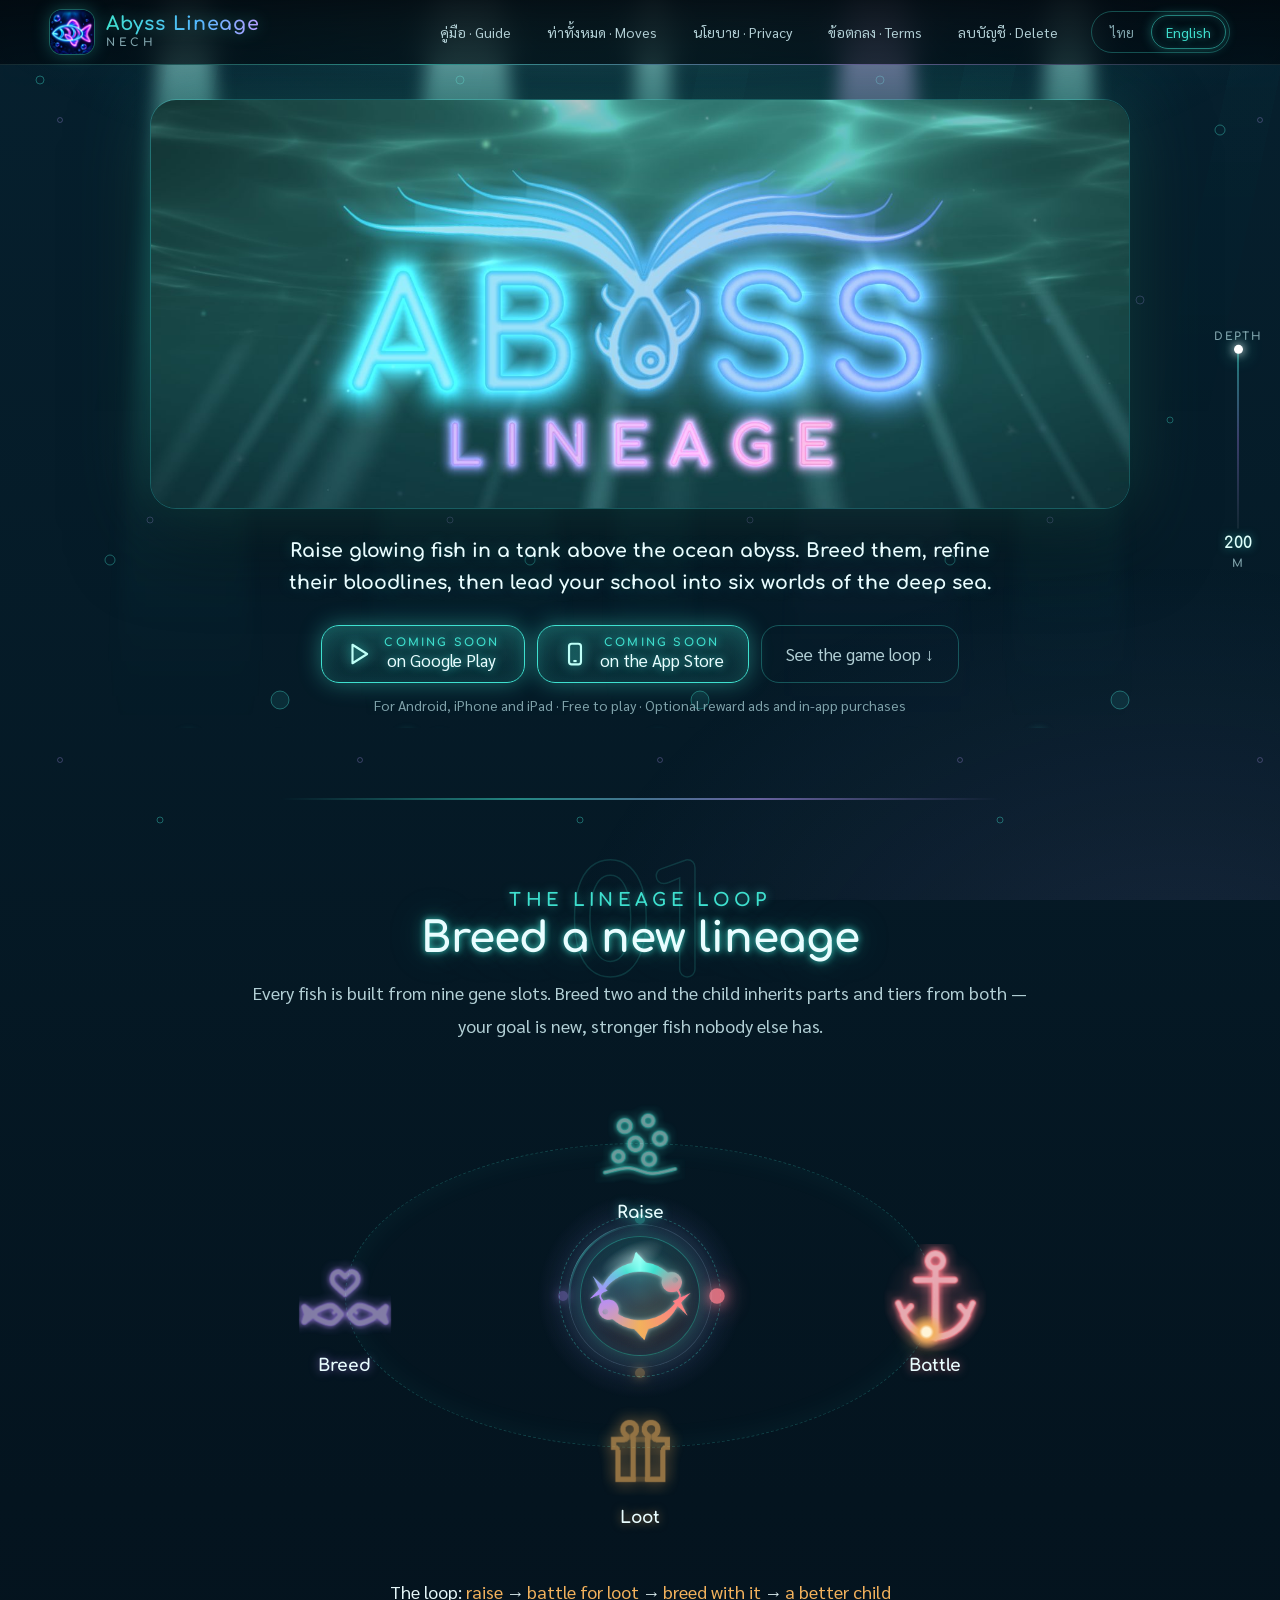
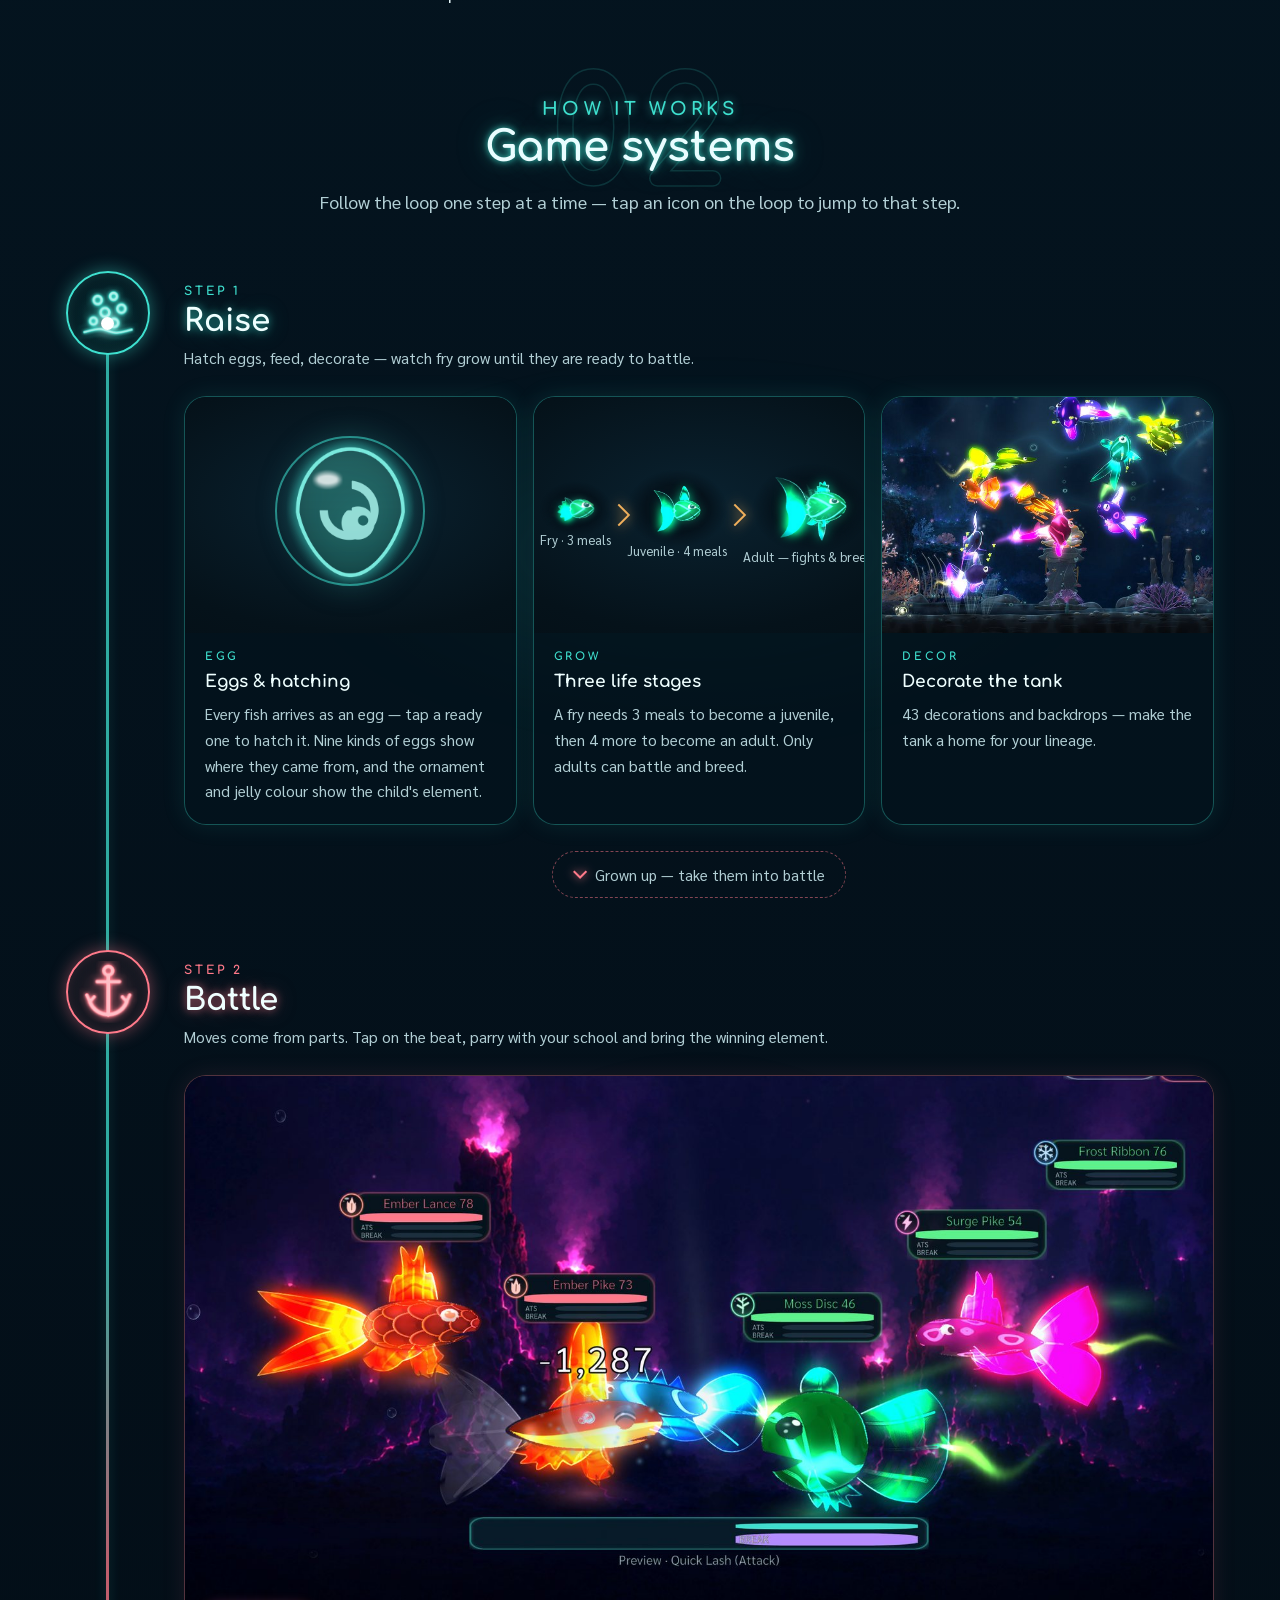
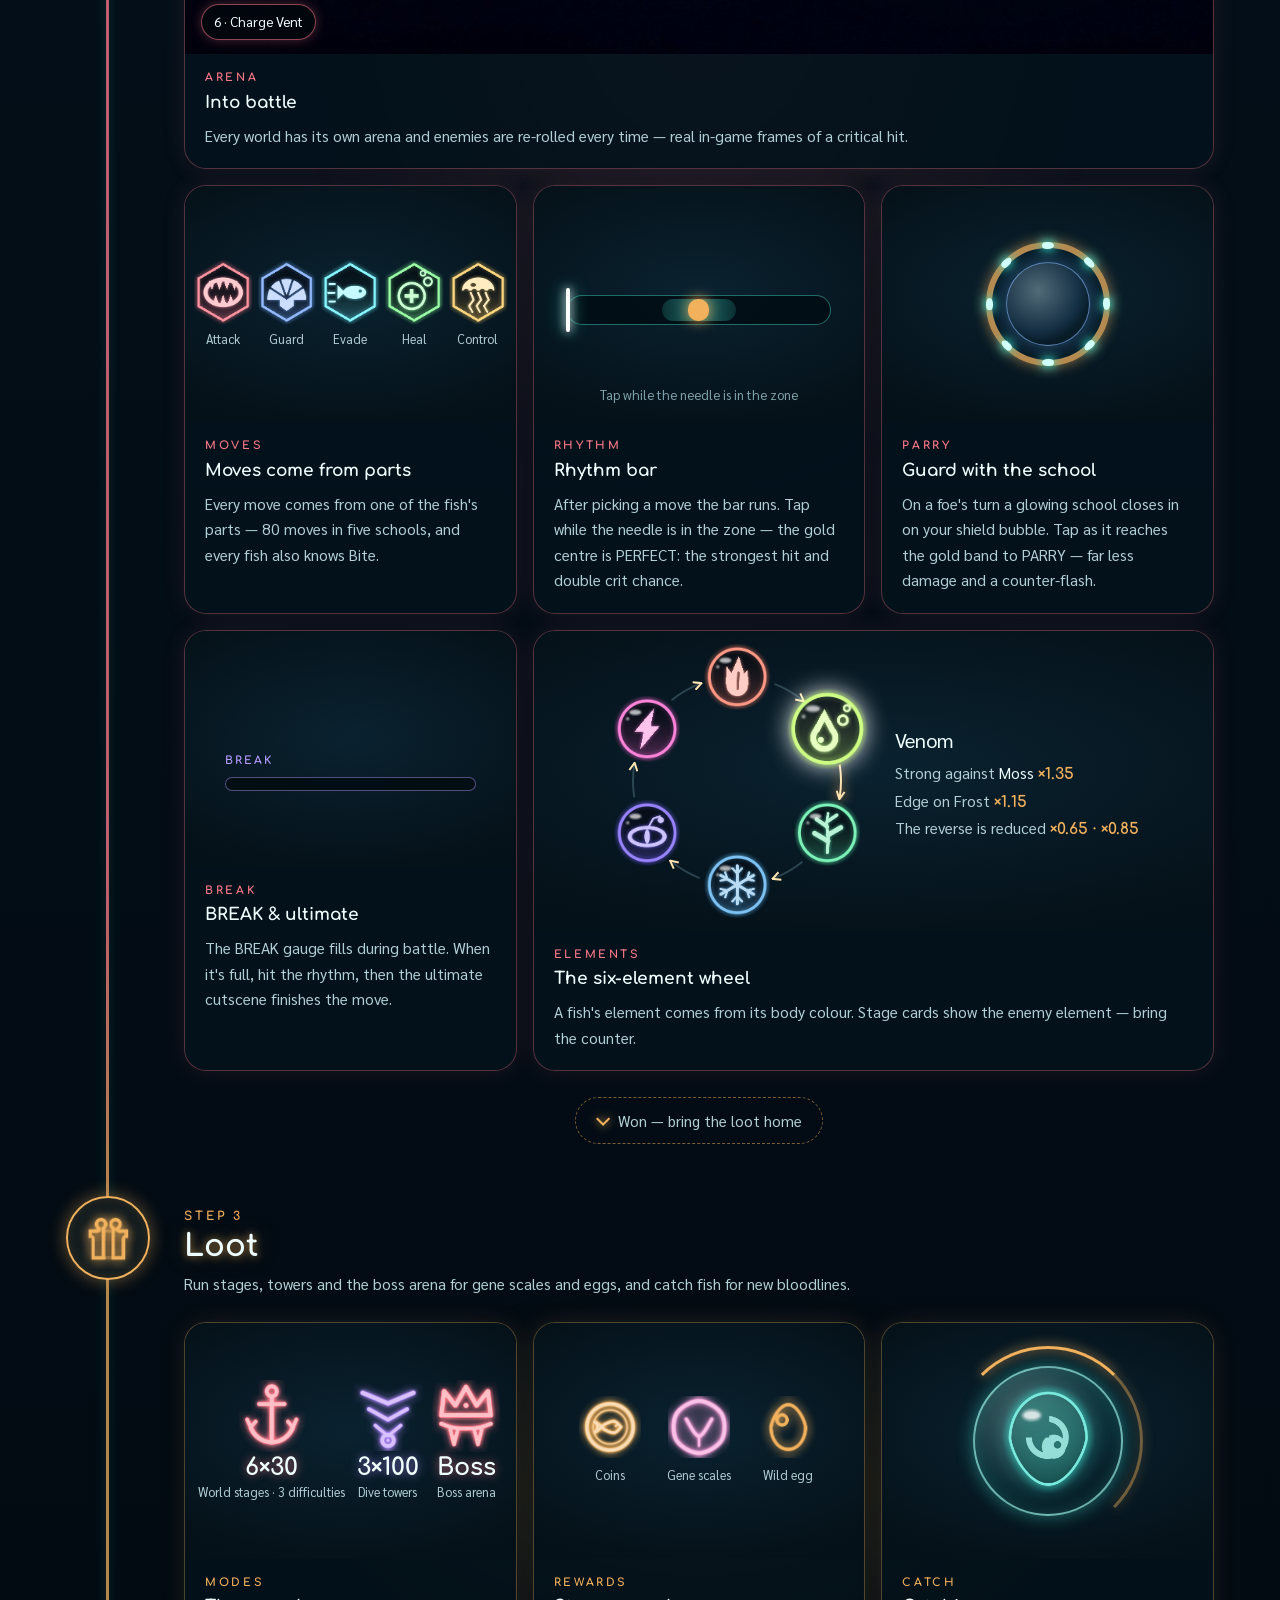
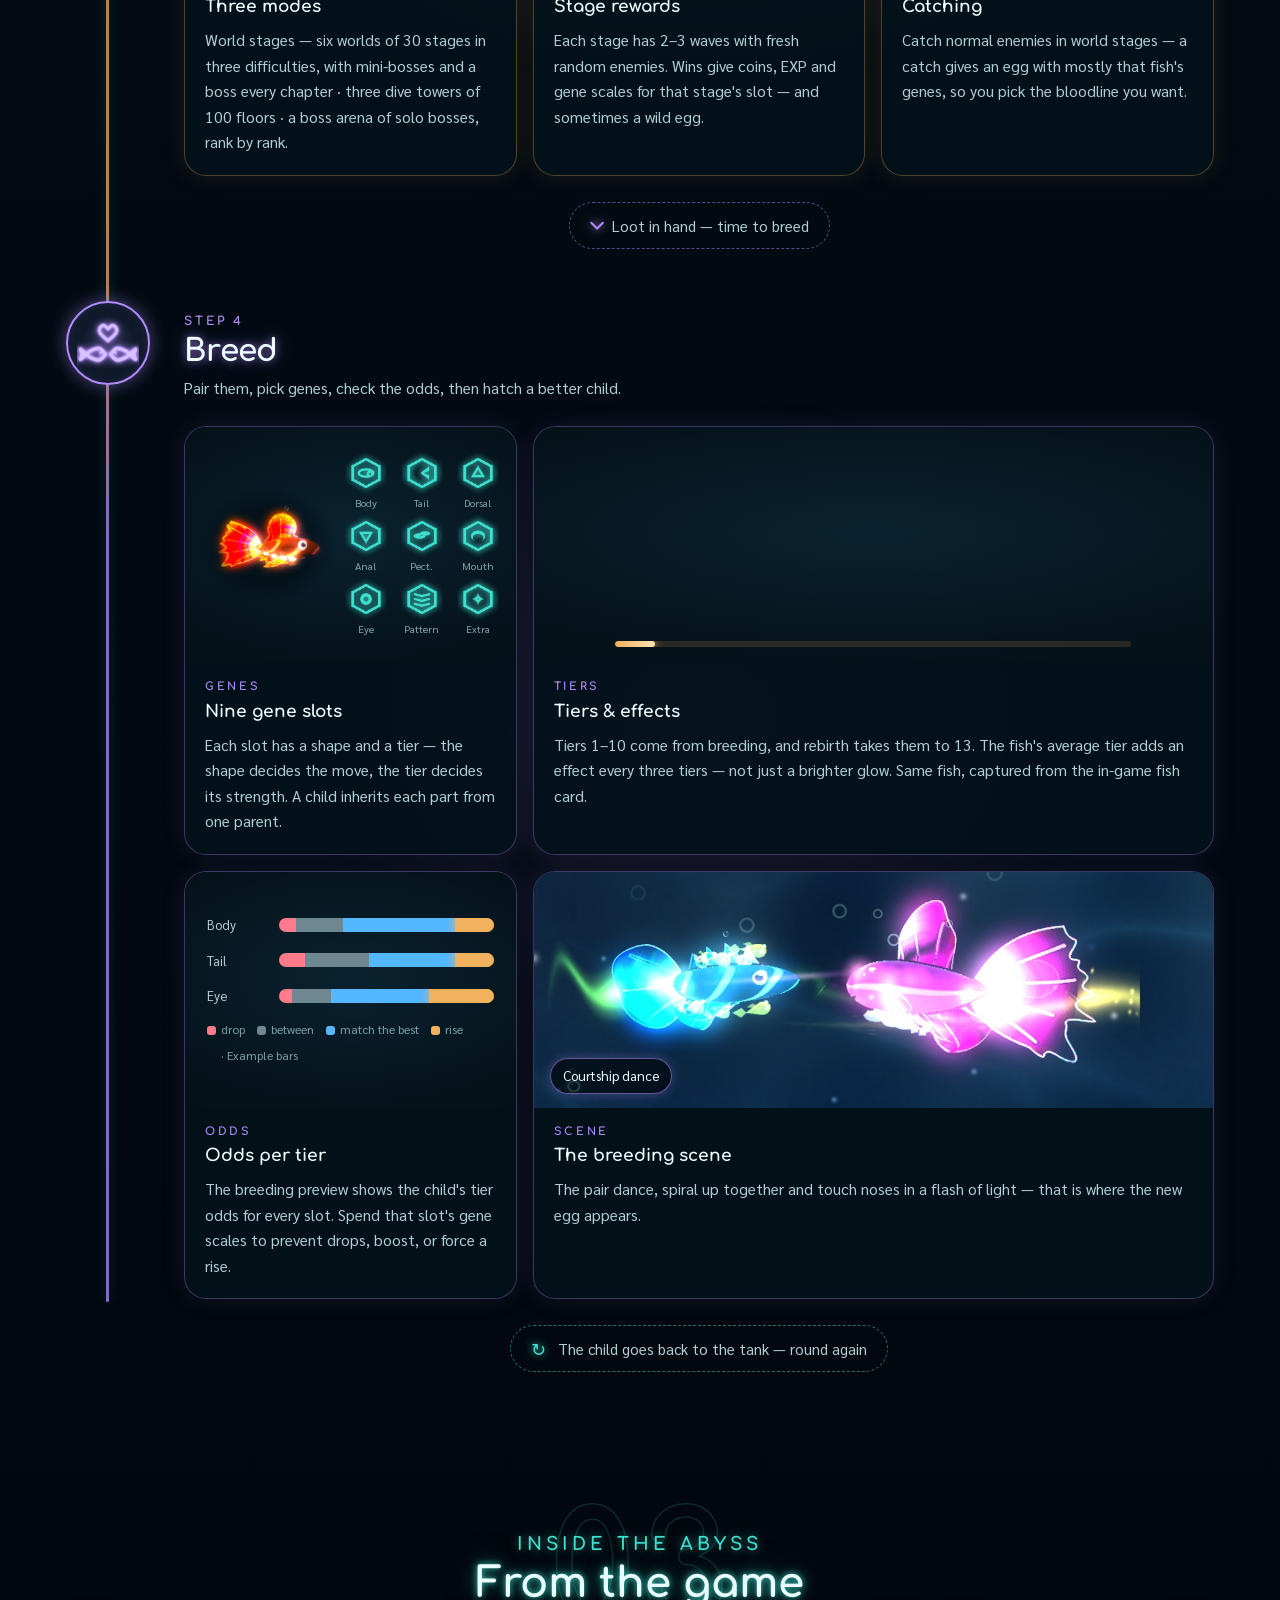
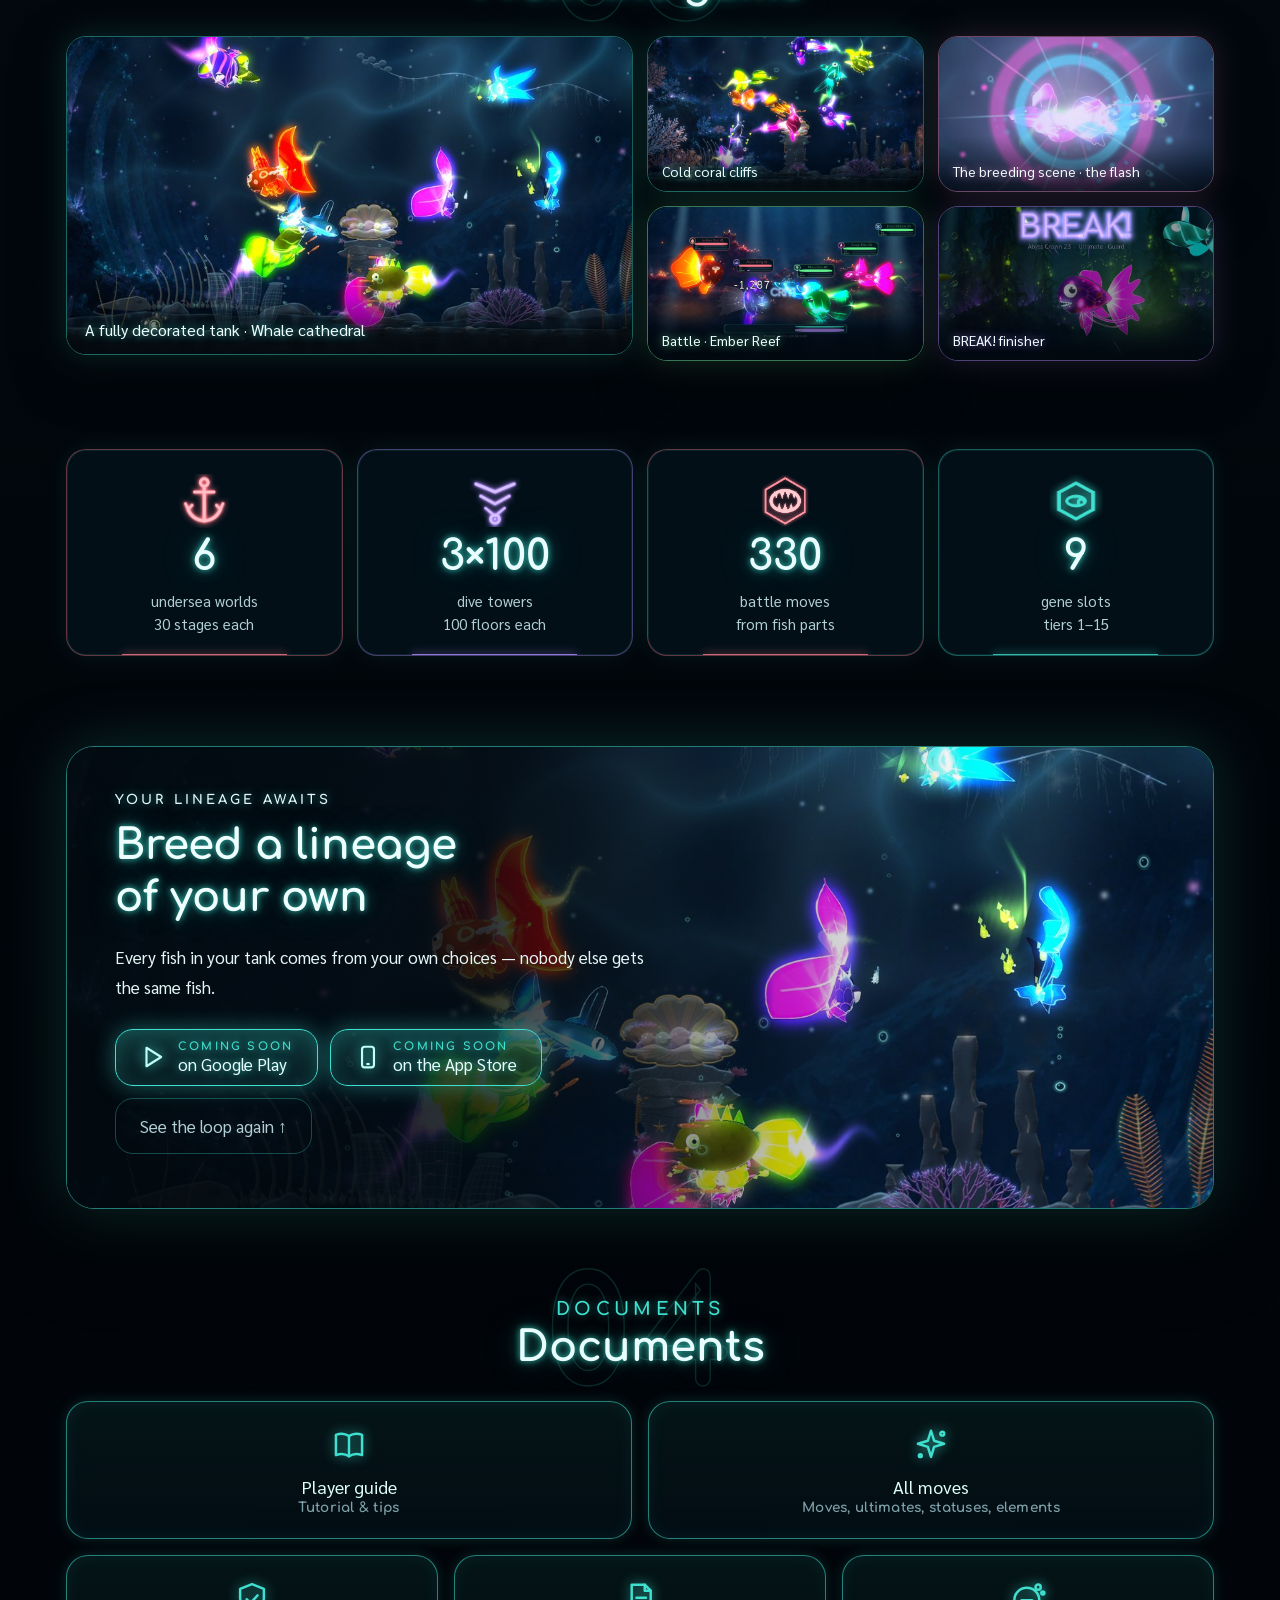
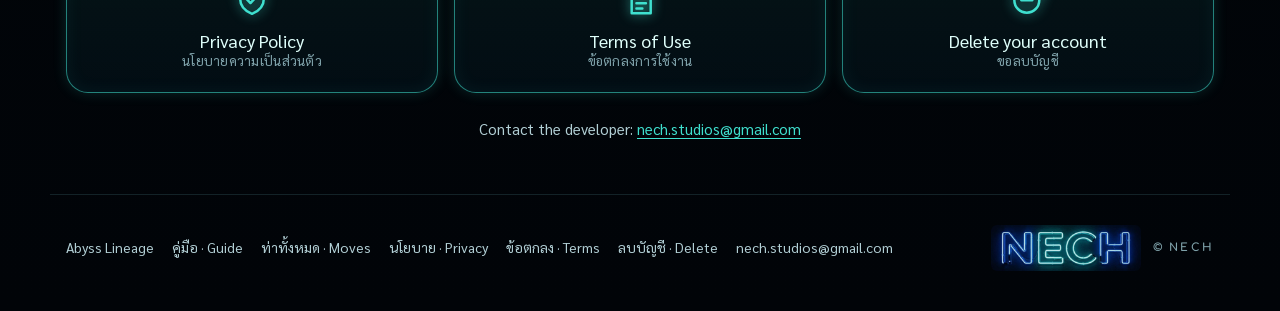
==== commit 69cc01bf: "เผยแพร่เว็บจาก docs/site (repo เกม b3b8414)" ====
--- a/index.html
+++ b/index.html
@@ -23,7 +23,7 @@
 <div class="sea" aria-hidden="true"></div>
 <header class="top">
   <a class="brand" href="./"><img src="assets/icon-192.png" alt="" width="44" height="44"><span><b>Abyss Lineage</b><small>NECH</small></span></a>
-  <nav class="docs" aria-label="เอกสาร / Documents"><a href="privacy.html">นโยบาย · Privacy</a><a href="terms.html">ข้อตกลง · Terms</a><a href="delete-account.html">ลบบัญชี · Delete</a></nav>
+  <nav class="docs" aria-label="เอกสาร / Documents"><a href="guide.html">คู่มือ · Guide</a><a href="skills.html">ท่าทั้งหมด · Moves</a><a href="privacy.html">นโยบาย · Privacy</a><a href="terms.html">ข้อตกลง · Terms</a><a href="delete-account.html">ลบบัญชี · Delete</a></nav>
   <nav class="lang" aria-label="ภาษา / Language"><a href="#th" lang="th" data-lang="th" aria-pressed="false">ไทย</a><a href="#en" lang="en" data-lang="en" aria-pressed="false">English</a></nav>
 </header>
 <main class="home" id="doc">
@@ -36,10 +36,10 @@
     <div class="logo-art"><picture><source media="(max-width:860px)" srcset="assets/title-800.jpg"><img src="assets/title-1600.jpg" alt="Abyss Lineage" width="1600" height="667"></picture></div>
     <p class="pitch">เพาะปลาเรืองแสงในตู้เหนือเหวมหาสมุทร ผสมพันธุ์ คัดสายเลือด<br>แล้วพาฝูงของคุณลงไปสู้ในหกโลกใต้ทะเลลึก</p>
     <div class="cta">
-      <a class="play" href="https://play.google.com/store/apps/details?id=com.nech.abysslineage" target="_blank" rel="noopener"><svg viewBox="0 0 24 24" aria-hidden="true"><path d="M6 3.5 19.5 12 6 20.5z"/></svg><span><small class="th-small">เร็ว&nbsp;ๆ นี้</small>บน Google Play</span></a>
+      <a class="play" href="https://play.google.com/store/apps/details?id=com.nech.abysslineage" target="_blank" rel="noopener"><svg viewBox="0 0 24 24" aria-hidden="true"><path d="M6 3.5 19.5 12 6 20.5z"/></svg><span><small class="th-small">เร็ว&nbsp;ๆ นี้</small>บน Google Play</span></a><a class="play" href="https://apps.apple.com/app/id6824573102" target="_blank" rel="noopener"><svg viewBox="0 0 24 24" aria-hidden="true"><rect x="6.5" y="2.5" width="11" height="19" rx="2.4"/><path d="M10.5 18.5h3"/></svg><span><small class="th-small">เร็ว&nbsp;ๆ นี้</small>บน App Store</span></a>
       <a class="ghost" href="#th-loop">ดูวัฏจักรของเกม ↓</a>
     </div>
-    <p class="fine">สำหรับ Android · เล่นฟรี · มีโฆษณาแบบกดดูเองเพื่อรับของ และซื้อของในเกมได้</p>
+    <p class="fine">สำหรับ Android · iPhone · iPad · เล่นฟรี · มีโฆษณาแบบกดดูเองเพื่อรับของ และซื้อของในเกมได้</p>
   </div>
 <div class="current rv" aria-hidden="true"></div>
   <section class="sec" id="th-loop">
@@ -60,14 +60,15 @@
     <div class="sec-head rv" data-n="03"><p class="kicker">Inside the abyss</p><h2>ภาพจากเกม</h2></div>
     <div class="gallery"><figure class="g g0 rv" style="--c:#3FE0CF;--i:0"><img src="assets/shot-tank-1600.jpg" srcset="assets/shot-tank-800.jpg 800w, assets/shot-tank-1600.jpg 1600w" sizes="(max-width:760px) 100vw, 760px" loading="lazy" alt="ตู้ปลาที่แต่งเต็ม ปลาเรืองแสงหลายสีว่ายหน้ากระดูกวาฬ"><figcaption>ตู้แต่งเต็ม · มหาวิหารกระดูกวาฬ</figcaption></figure><figure class="g g1 rv" style="--c:#3FE0CF;--i:1"><img src="assets/shot-decor-1600.jpg" srcset="assets/shot-decor-800.jpg 800w, assets/shot-decor-1600.jpg 1600w" sizes="(max-width:760px) 100vw, 380px" loading="lazy" alt="ตู้ปลาฉากหน้าผาปะการัง"><figcaption>หน้าผาปะการังน้ำเย็น</figcaption></figure><figure class="g g2 rv" style="--c:#F59BD8;--i:2"><img src="assets/breed-flash-1280.jpg" srcset="assets/breed-flash-640.jpg 640w, assets/breed-flash-1280.jpg 1280w" sizes="(max-width:760px) 100vw, 380px" loading="lazy" alt="แสงวาบวงแหวนชมพูฟ้าตอนปลาสองตัวแตะจมูกกัน"><figcaption>ฉากผสมพันธุ์ · แสงวาบ</figcaption></figure><figure class="g g3 rv" style="--c:#7DFFB2;--i:3"><img src="assets/battle-w1-th-1600.jpg" srcset="assets/battle-w1-th-800.jpg 800w, assets/battle-w1-th-1600.jpg 1600w" sizes="(max-width:760px) 100vw, 380px" loading="lazy" alt="ฝูงปลาตีติดคริในแนวปะการังไฟ"><figcaption>สนามรบ · แนวปะการังไฟ</figcaption></figure><figure class="g g4 rv" style="--c:#B48CFF;--i:4"><img src="assets/shot-break-th-1600.jpg" srcset="assets/shot-break-th-800.jpg 800w, assets/shot-break-th-1600.jpg 1600w" sizes="(max-width:760px) 100vw, 380px" loading="lazy" alt="ป้ายนีออน BREAK! เหนือปลาที่ปล่อยไม้ตาย"><figcaption>BREAK! ไม้ตาย</figcaption></figure></div>
   </section>
-<section class="sec" id="th-numbers"><ul class="stats"><li style="--i:0;--c:#FF7A8A" class="rv"><img src="assets/icons/loop-battle.png" alt=""><b>6</b><span>โลกใต้ทะเล<br>โลกละ 30 ด่าน</span></li><li style="--i:1;--c:#B48CFF" class="rv"><img src="assets/icons/sys-dive.png" alt=""><b>3×100</b><span>หอดำดิ่ง<br>สามหอ หอละร้อยชั้น</span></li><li style="--i:2;--c:#FF7A8A" class="rv"><img src="assets/icons/sc-0.png" alt=""><b>80</b><span>ท่าต่อสู้<br>จากชิ้นส่วนของปลา</span></li><li style="--i:3;--c:#3FE0CF" class="rv"><img src="assets/icons/slot-0.png" alt=""><b>9</b><span>ช่องยีน<br>ขั้น 1–13</span></li></ul></section>
+<section class="sec" id="th-numbers"><ul class="stats"><li style="--i:0;--c:#FF7A8A" class="rv"><img src="assets/icons/loop-battle.png" alt=""><b>6</b><span>โลกใต้ทะเล<br>โลกละ 30 ด่าน</span></li><li style="--i:1;--c:#B48CFF" class="rv"><img src="assets/icons/sys-dive.png" alt=""><b>3×100</b><span>หอดำดิ่ง<br>สามหอ หอละร้อยชั้น</span></li><li style="--i:2;--c:#FF7A8A" class="rv"><img src="assets/icons/sc-0.png" alt=""><b>330</b><span>ท่าต่อสู้<br>จากชิ้นส่วนของปลา</span></li><li style="--i:3;--c:#3FE0CF" class="rv"><img src="assets/icons/slot-0.png" alt=""><b>9</b><span>ช่องยีน<br>ขั้น 1–15</span></li></ul></section>
 <section class="finale rv" id="th-finale">
     <img class="fin-bg" src="assets/shot-tank-1600.jpg" srcset="assets/shot-tank-800.jpg 800w, assets/shot-tank-1600.jpg 1600w" sizes="(max-width:760px) 100vw, 1180px" alt="" loading="lazy">
     <div class="fin-in"><p class="kicker">Your lineage awaits</p><h2>เพาะสายเลือดของคุณเอง</h2><p>ทุกตัวในตู้เกิดจากการเลือกของคุณ — ไม่มีใครได้ปลาแบบเดียวกัน</p>
-      <div class="cta"><a class="play" href="https://play.google.com/store/apps/details?id=com.nech.abysslineage" target="_blank" rel="noopener"><svg viewBox="0 0 24 24" aria-hidden="true"><path d="M6 3.5 19.5 12 6 20.5z"/></svg><span><small class="th-small">เร็ว&nbsp;ๆ นี้</small>บน Google Play</span></a><a class="ghost" href="#th-loop">ดูวัฏจักรอีกครั้ง ↑</a></div></div>
+      <div class="cta"><a class="play" href="https://play.google.com/store/apps/details?id=com.nech.abysslineage" target="_blank" rel="noopener"><svg viewBox="0 0 24 24" aria-hidden="true"><path d="M6 3.5 19.5 12 6 20.5z"/></svg><span><small class="th-small">เร็ว&nbsp;ๆ นี้</small>บน Google Play</span></a><a class="play" href="https://apps.apple.com/app/id6824573102" target="_blank" rel="noopener"><svg viewBox="0 0 24 24" aria-hidden="true"><rect x="6.5" y="2.5" width="11" height="19" rx="2.4"/><path d="M10.5 18.5h3"/></svg><span><small class="th-small">เร็ว&nbsp;ๆ นี้</small>บน App Store</span></a><a class="ghost" href="#th-loop">ดูวัฏจักรอีกครั้ง ↑</a></div></div>
   </section>
 <section class="sec" id="th-docs">
     <div class="sec-head rv" data-n="04"><p class="kicker">Documents</p><h2>เอกสาร</h2></div>
+    <nav class="doors two rv" aria-label="คู่มือผู้เล่น"><a class="door" href="guide.html#th"><svg viewBox="0 0 32 32" aria-hidden="true"><path d="M5 7.5c4-1.6 7.6-1.4 11 1 3.4-2.4 7-2.6 11-1v17c-4-1.6-7.6-1.4-11 1-3.4-2.4-7-2.6-11-1z"/><path d="M16 8.5v17"/></svg><span><b>คู่มือผู้เล่น</b><small>บทสอนและเคล็ดลับ · Guide</small></span></a><a class="door" href="skills.html#th"><svg viewBox="0 0 32 32" aria-hidden="true"><path d="M16 4l2.6 8.4L27 15l-8.4 2.6L16 26l-2.6-8.4L5 15l8.4-2.6z"/><circle cx="25.5" cy="6.5" r="1.6"/><circle cx="7" cy="25" r="1.2"/></svg><span><b>ท่าทั้งหมด</b><small>ท่า ไม้ตาย สถานะ ธาตุ · Moves</small></span></a></nav>
     <nav class="doors rv" aria-label="เอกสาร"><a class="door" href="privacy.html#th"><svg viewBox="0 0 32 32" aria-hidden="true"><path d="M16 3.5 26 7.5v8c0 6.3-4.2 10.6-10 13-5.8-2.4-10-6.7-10-13v-8z"/><path d="M11.5 16.2l3.2 3.2 6-6.4"/></svg><span><b>นโยบายความเป็นส่วนตัว</b><small>Privacy Policy</small></span></a><a class="door" href="terms.html#th"><svg viewBox="0 0 32 32" aria-hidden="true"><path d="M9 4h11l5 5v19H9z"/><path d="M20 4v5h5"/><path d="M13 15h8M13 19.5h8M13 24h5"/></svg><span><b>ข้อตกลงการใช้งาน</b><small>Terms of Use</small></span></a><a class="door" href="delete-account.html#th"><svg viewBox="0 0 32 32" aria-hidden="true"><circle cx="15" cy="17" r="10.5"/><path d="M10.5 17h9"/><circle cx="24.5" cy="6" r="2.2"/><circle cx="28.5" cy="11" r="1.3"/></svg><span><b>ขอลบบัญชี</b><small>Delete your account</small></span></a></nav>
     <p class="contact">ติดต่อผู้พัฒนา: <a href="mailto:nech.studios@gmail.com">nech.studios@gmail.com</a></p>
   </section>
@@ -81,10 +82,10 @@
     <div class="logo-art"><picture><source media="(max-width:860px)" srcset="assets/title-800.jpg"><img src="assets/title-1600.jpg" alt="Abyss Lineage" width="1600" height="667"></picture></div>
     <p class="pitch">Raise glowing fish in a tank above the ocean abyss. Breed them, refine their bloodlines, then lead your school into six worlds of the deep sea.</p>
     <div class="cta">
-      <a class="play" href="https://play.google.com/store/apps/details?id=com.nech.abysslineage" target="_blank" rel="noopener"><svg viewBox="0 0 24 24" aria-hidden="true"><path d="M6 3.5 19.5 12 6 20.5z"/></svg><span><small>Coming soon</small>on Google Play</span></a>
+      <a class="play" href="https://play.google.com/store/apps/details?id=com.nech.abysslineage" target="_blank" rel="noopener"><svg viewBox="0 0 24 24" aria-hidden="true"><path d="M6 3.5 19.5 12 6 20.5z"/></svg><span><small>Coming soon</small>on Google Play</span></a><a class="play" href="https://apps.apple.com/app/id6824573102" target="_blank" rel="noopener"><svg viewBox="0 0 24 24" aria-hidden="true"><rect x="6.5" y="2.5" width="11" height="19" rx="2.4"/><path d="M10.5 18.5h3"/></svg><span><small>Coming soon</small>on the App Store</span></a>
       <a class="ghost" href="#en-loop">See the game loop ↓</a>
     </div>
-    <p class="fine">For Android · Free to play · Optional reward ads and in-app purchases</p>
+    <p class="fine">For Android, iPhone and iPad · Free to play · Optional reward ads and in-app purchases</p>
   </div>
 <div class="current rv" aria-hidden="true"></div>
   <section class="sec" id="en-loop">
@@ -105,21 +106,22 @@
     <div class="sec-head rv" data-n="03"><p class="kicker">Inside the abyss</p><h2>From the game</h2></div>
     <div class="gallery"><figure class="g g0 rv" style="--c:#3FE0CF;--i:0"><img src="assets/shot-tank-1600.jpg" srcset="assets/shot-tank-800.jpg 800w, assets/shot-tank-1600.jpg 1600w" sizes="(max-width:760px) 100vw, 760px" loading="lazy" alt="A decorated tank with glowing fish of many colours in front of whale bones"><figcaption>A fully decorated tank · Whale cathedral</figcaption></figure><figure class="g g1 rv" style="--c:#3FE0CF;--i:1"><img src="assets/shot-decor-1600.jpg" srcset="assets/shot-decor-800.jpg 800w, assets/shot-decor-1600.jpg 1600w" sizes="(max-width:760px) 100vw, 380px" loading="lazy" alt="A tank with a coral cliff backdrop"><figcaption>Cold coral cliffs</figcaption></figure><figure class="g g2 rv" style="--c:#F59BD8;--i:2"><img src="assets/breed-flash-1280.jpg" srcset="assets/breed-flash-640.jpg 640w, assets/breed-flash-1280.jpg 1280w" sizes="(max-width:760px) 100vw, 380px" loading="lazy" alt="Pink and cyan rings flash as the pair touch noses"><figcaption>The breeding scene · the flash</figcaption></figure><figure class="g g3 rv" style="--c:#7DFFB2;--i:3"><img src="assets/battle-w1-en-1600.jpg" srcset="assets/battle-w1-en-800.jpg 800w, assets/battle-w1-en-1600.jpg 1600w" sizes="(max-width:760px) 100vw, 380px" loading="lazy" alt="The school landing a critical hit at Ember Reef"><figcaption>Battle · Ember Reef</figcaption></figure><figure class="g g4 rv" style="--c:#B48CFF;--i:4"><img src="assets/shot-break-en-1600.jpg" srcset="assets/shot-break-en-800.jpg 800w, assets/shot-break-en-1600.jpg 1600w" sizes="(max-width:760px) 100vw, 380px" loading="lazy" alt="A neon BREAK! sign above a fish unleashing its finisher"><figcaption>BREAK! finisher</figcaption></figure></div>
   </section>
-<section class="sec" id="en-numbers"><ul class="stats"><li style="--i:0;--c:#FF7A8A" class="rv"><img src="assets/icons/loop-battle.png" alt=""><b>6</b><span>undersea worlds<br>30 stages each</span></li><li style="--i:1;--c:#B48CFF" class="rv"><img src="assets/icons/sys-dive.png" alt=""><b>3×100</b><span>dive towers<br>100 floors each</span></li><li style="--i:2;--c:#FF7A8A" class="rv"><img src="assets/icons/sc-0.png" alt=""><b>80</b><span>battle moves<br>from fish parts</span></li><li style="--i:3;--c:#3FE0CF" class="rv"><img src="assets/icons/slot-0.png" alt=""><b>9</b><span>gene slots<br>tiers 1–13</span></li></ul></section>
+<section class="sec" id="en-numbers"><ul class="stats"><li style="--i:0;--c:#FF7A8A" class="rv"><img src="assets/icons/loop-battle.png" alt=""><b>6</b><span>undersea worlds<br>30 stages each</span></li><li style="--i:1;--c:#B48CFF" class="rv"><img src="assets/icons/sys-dive.png" alt=""><b>3×100</b><span>dive towers<br>100 floors each</span></li><li style="--i:2;--c:#FF7A8A" class="rv"><img src="assets/icons/sc-0.png" alt=""><b>330</b><span>battle moves<br>from fish parts</span></li><li style="--i:3;--c:#3FE0CF" class="rv"><img src="assets/icons/slot-0.png" alt=""><b>9</b><span>gene slots<br>tiers 1–15</span></li></ul></section>
 <section class="finale rv" id="en-finale">
     <img class="fin-bg" src="assets/shot-tank-1600.jpg" srcset="assets/shot-tank-800.jpg 800w, assets/shot-tank-1600.jpg 1600w" sizes="(max-width:760px) 100vw, 1180px" alt="" loading="lazy">
     <div class="fin-in"><p class="kicker">Your lineage awaits</p><h2>Breed a lineage of your own</h2><p>Every fish in your tank comes from your own choices — nobody else gets the same fish.</p>
-      <div class="cta"><a class="play" href="https://play.google.com/store/apps/details?id=com.nech.abysslineage" target="_blank" rel="noopener"><svg viewBox="0 0 24 24" aria-hidden="true"><path d="M6 3.5 19.5 12 6 20.5z"/></svg><span><small>Coming soon</small>on Google Play</span></a><a class="ghost" href="#en-loop">See the loop again ↑</a></div></div>
+      <div class="cta"><a class="play" href="https://play.google.com/store/apps/details?id=com.nech.abysslineage" target="_blank" rel="noopener"><svg viewBox="0 0 24 24" aria-hidden="true"><path d="M6 3.5 19.5 12 6 20.5z"/></svg><span><small>Coming soon</small>on Google Play</span></a><a class="play" href="https://apps.apple.com/app/id6824573102" target="_blank" rel="noopener"><svg viewBox="0 0 24 24" aria-hidden="true"><rect x="6.5" y="2.5" width="11" height="19" rx="2.4"/><path d="M10.5 18.5h3"/></svg><span><small>Coming soon</small>on the App Store</span></a><a class="ghost" href="#en-loop">See the loop again ↑</a></div></div>
   </section>
 <section class="sec" id="en-docs">
     <div class="sec-head rv" data-n="04"><p class="kicker">Documents</p><h2>Documents</h2></div>
+    <nav class="doors two rv" aria-label="Player guide"><a class="door" href="guide.html#en"><svg viewBox="0 0 32 32" aria-hidden="true"><path d="M5 7.5c4-1.6 7.6-1.4 11 1 3.4-2.4 7-2.6 11-1v17c-4-1.6-7.6-1.4-11 1-3.4-2.4-7-2.6-11-1z"/><path d="M16 8.5v17"/></svg><span><b>Player guide</b><small>Tutorial &amp; tips</small></span></a><a class="door" href="skills.html#en"><svg viewBox="0 0 32 32" aria-hidden="true"><path d="M16 4l2.6 8.4L27 15l-8.4 2.6L16 26l-2.6-8.4L5 15l8.4-2.6z"/><circle cx="25.5" cy="6.5" r="1.6"/><circle cx="7" cy="25" r="1.2"/></svg><span><b>All moves</b><small>Moves, ultimates, statuses, elements</small></span></a></nav>
     <nav class="doors rv" aria-label="Documents"><a class="door" href="privacy.html#en"><svg viewBox="0 0 32 32" aria-hidden="true"><path d="M16 3.5 26 7.5v8c0 6.3-4.2 10.6-10 13-5.8-2.4-10-6.7-10-13v-8z"/><path d="M11.5 16.2l3.2 3.2 6-6.4"/></svg><span><b>Privacy Policy</b><small>นโยบายความเป็นส่วนตัว</small></span></a><a class="door" href="terms.html#en"><svg viewBox="0 0 32 32" aria-hidden="true"><path d="M9 4h11l5 5v19H9z"/><path d="M20 4v5h5"/><path d="M13 15h8M13 19.5h8M13 24h5"/></svg><span><b>Terms of Use</b><small>ข้อตกลงการใช้งาน</small></span></a><a class="door" href="delete-account.html#en"><svg viewBox="0 0 32 32" aria-hidden="true"><circle cx="15" cy="17" r="10.5"/><path d="M10.5 17h9"/><circle cx="24.5" cy="6" r="2.2"/><circle cx="28.5" cy="11" r="1.3"/></svg><span><b>Delete your account</b><small>ขอลบบัญชี</small></span></a></nav>
     <p class="contact">Contact the developer: <a href="mailto:nech.studios@gmail.com">nech.studios@gmail.com</a></p>
   </section>
 </section>
 </main>
 <footer class="site">
-  <nav aria-label="ลิงก์ / Links"><a href="./">Abyss Lineage</a><a href="privacy.html">นโยบาย · Privacy</a><a href="terms.html">ข้อตกลง · Terms</a><a href="delete-account.html">ลบบัญชี · Delete</a><a href="mailto:nech.studios@gmail.com">nech.studios@gmail.com</a></nav>
+  <nav aria-label="ลิงก์ / Links"><a href="./">Abyss Lineage</a><a href="guide.html">คู่มือ · Guide</a><a href="skills.html">ท่าทั้งหมด · Moves</a><a href="privacy.html">นโยบาย · Privacy</a><a href="terms.html">ข้อตกลง · Terms</a><a href="delete-account.html">ลบบัญชี · Delete</a><a href="mailto:nech.studios@gmail.com">nech.studios@gmail.com</a></nav>
   <span class="nech"><img src="assets/nech-sign.jpg" alt="NECH" width="150" height="46" loading="lazy">© NECH</span>
 </footer>
 <div class="depth" aria-hidden="true"><span class="dl" data-th="ความลึก" data-en="Depth">ความลึก</span><div class="dbar"><i></i></div><b>200</b><span class="du" data-th="ม." data-en="m">ม.</span></div>
--- a/home.css
+++ b/home.css
@@ -491,3 +491,6 @@
   .finale .fin-in{padding:6px 22px 26px}
 }
 @media (prefers-reduced-motion: reduce){.groups::after{display:none}}
+/* ประตูคู่มือ/ท่าทั้งหมด (18 ต.ค. 69) — สองบานเหนือประตูเอกสาร */
+.doors.two{grid-template-columns:repeat(2,minmax(0,1fr));margin:0 0 16px}
+@media (max-width:760px){.doors.two{grid-template-columns:1fr}}
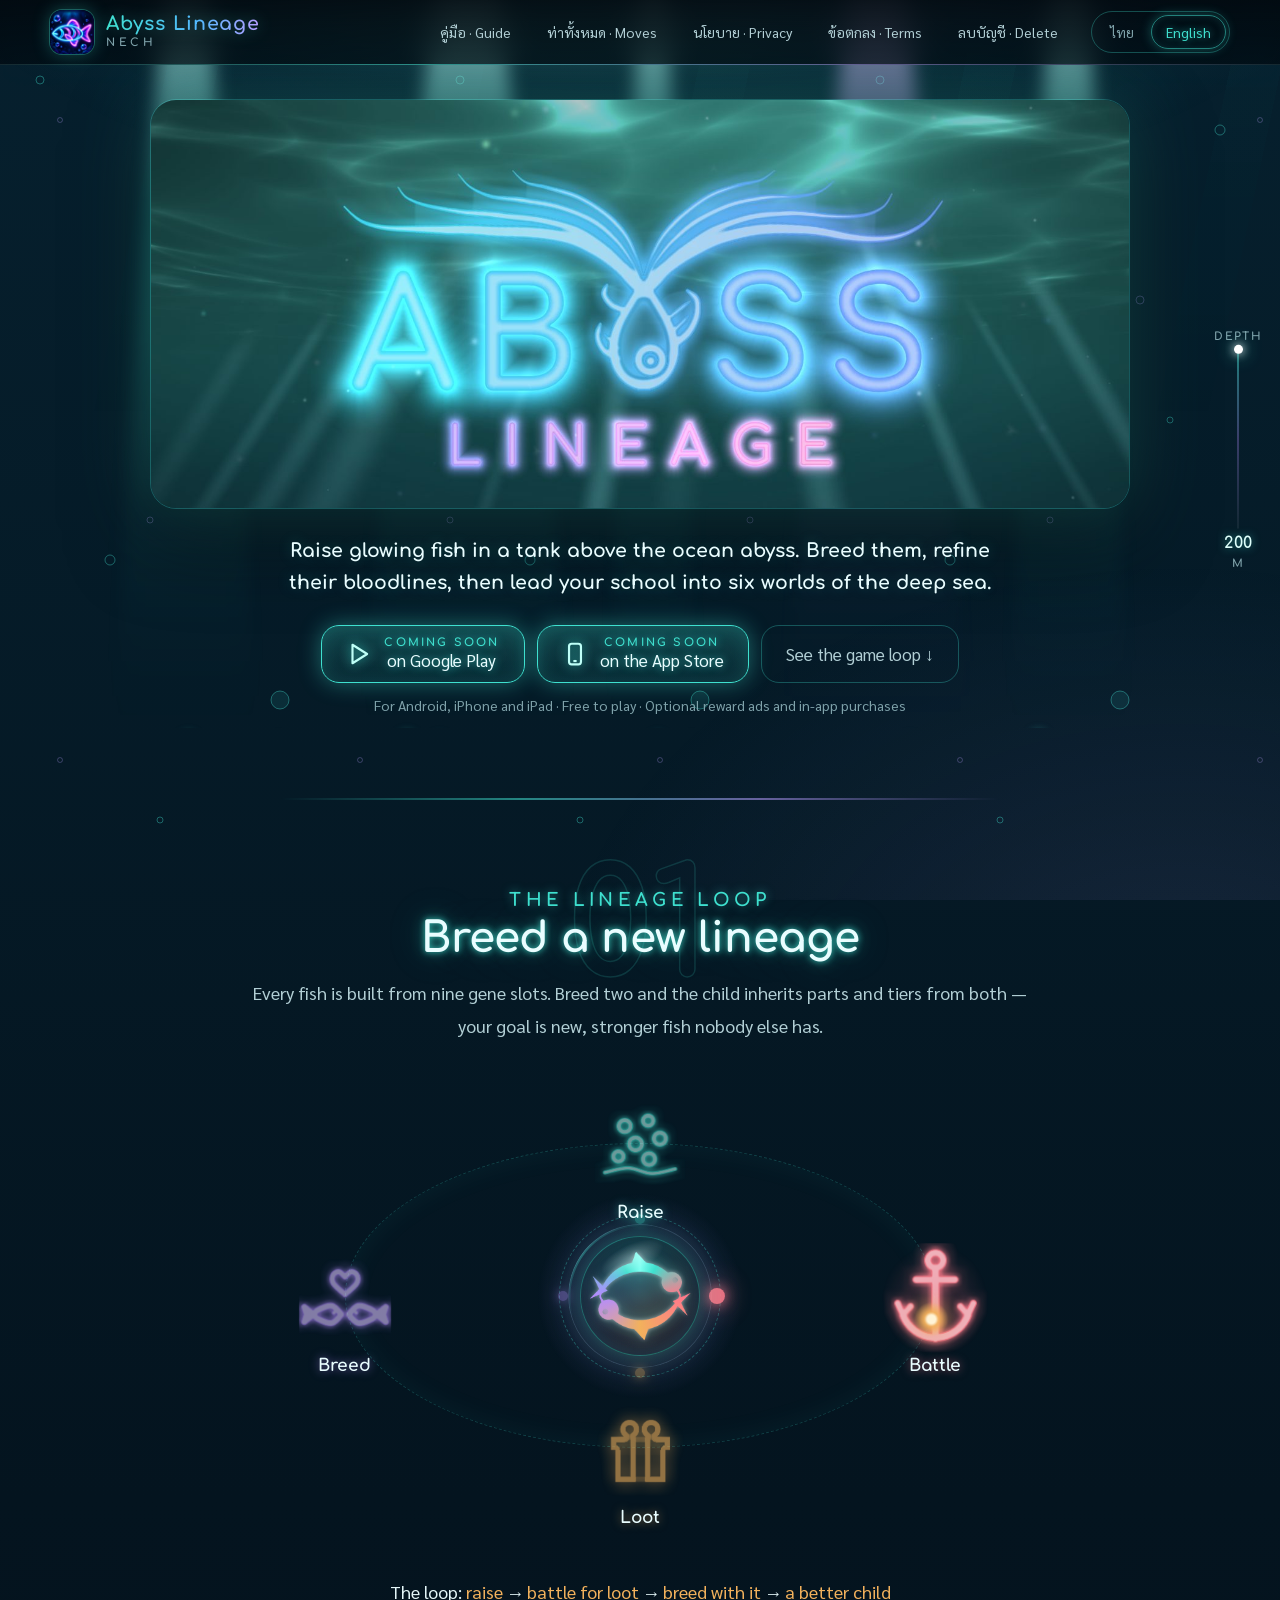
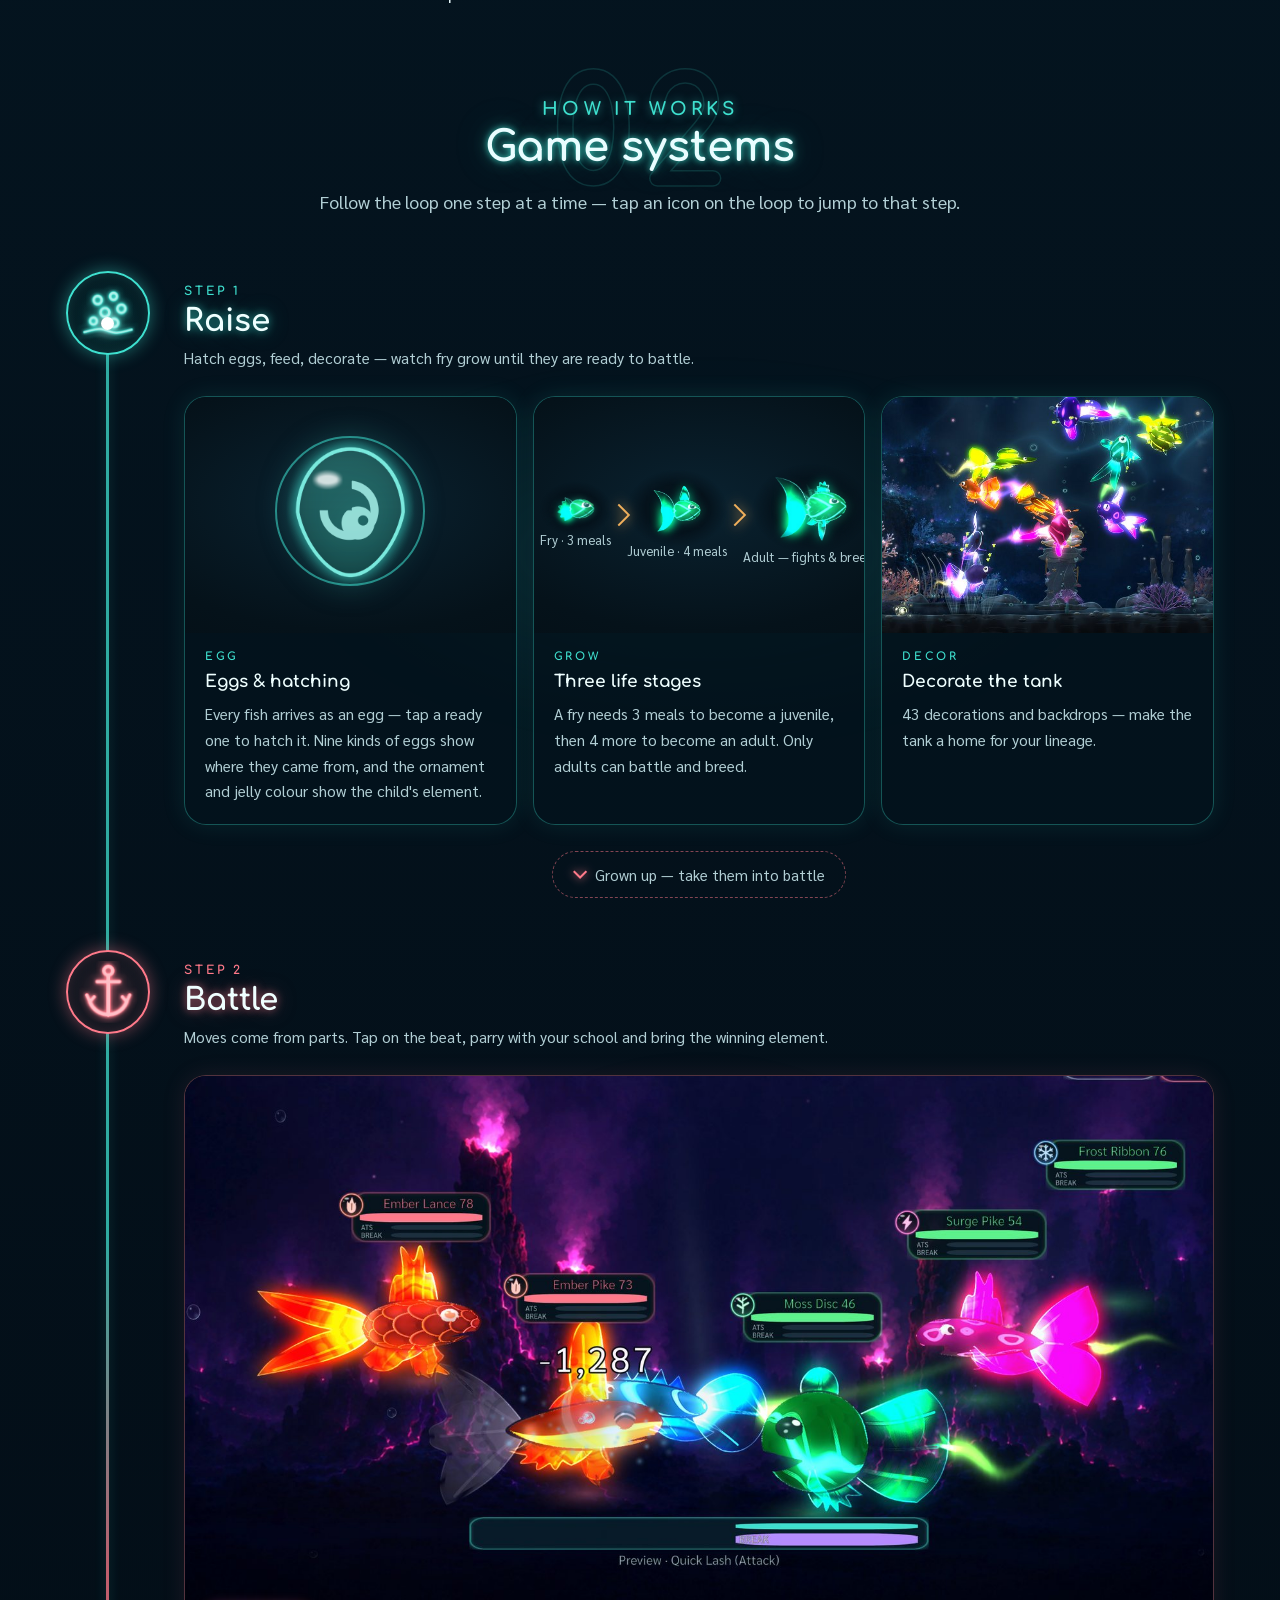
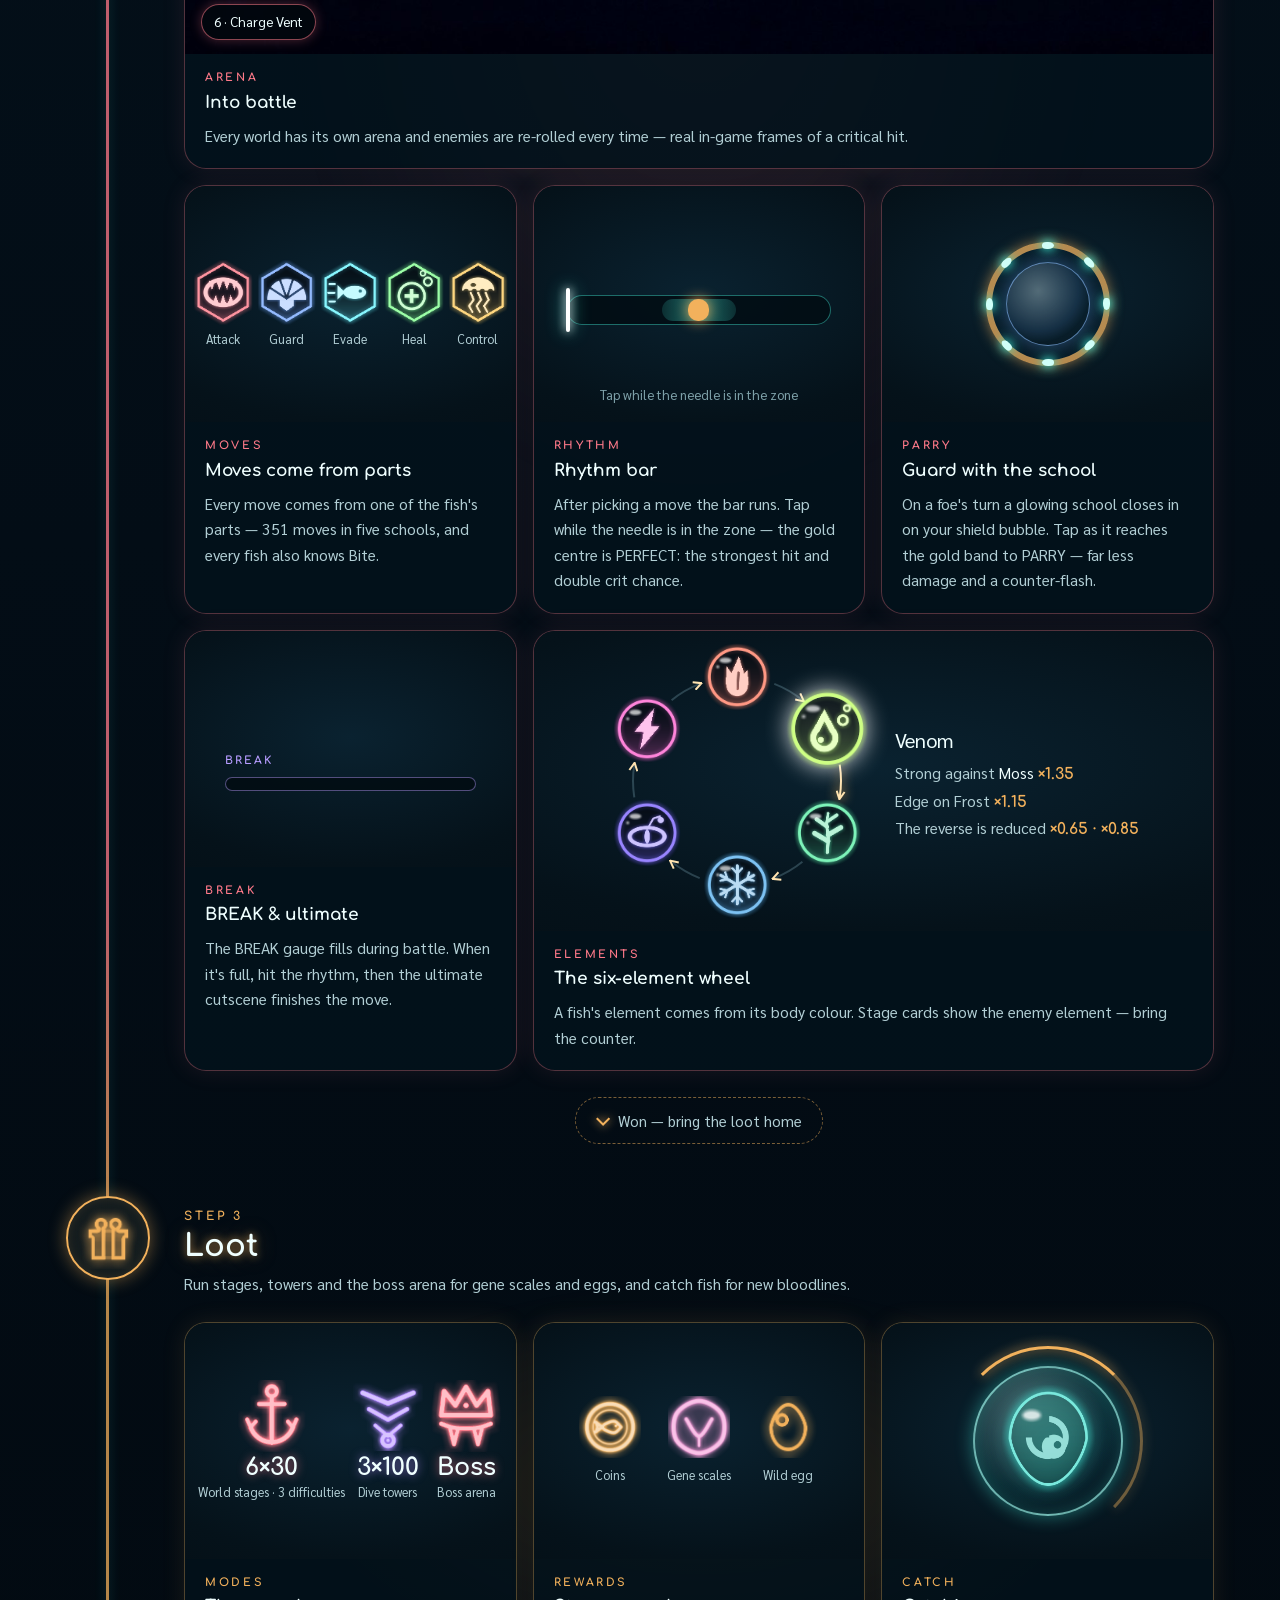
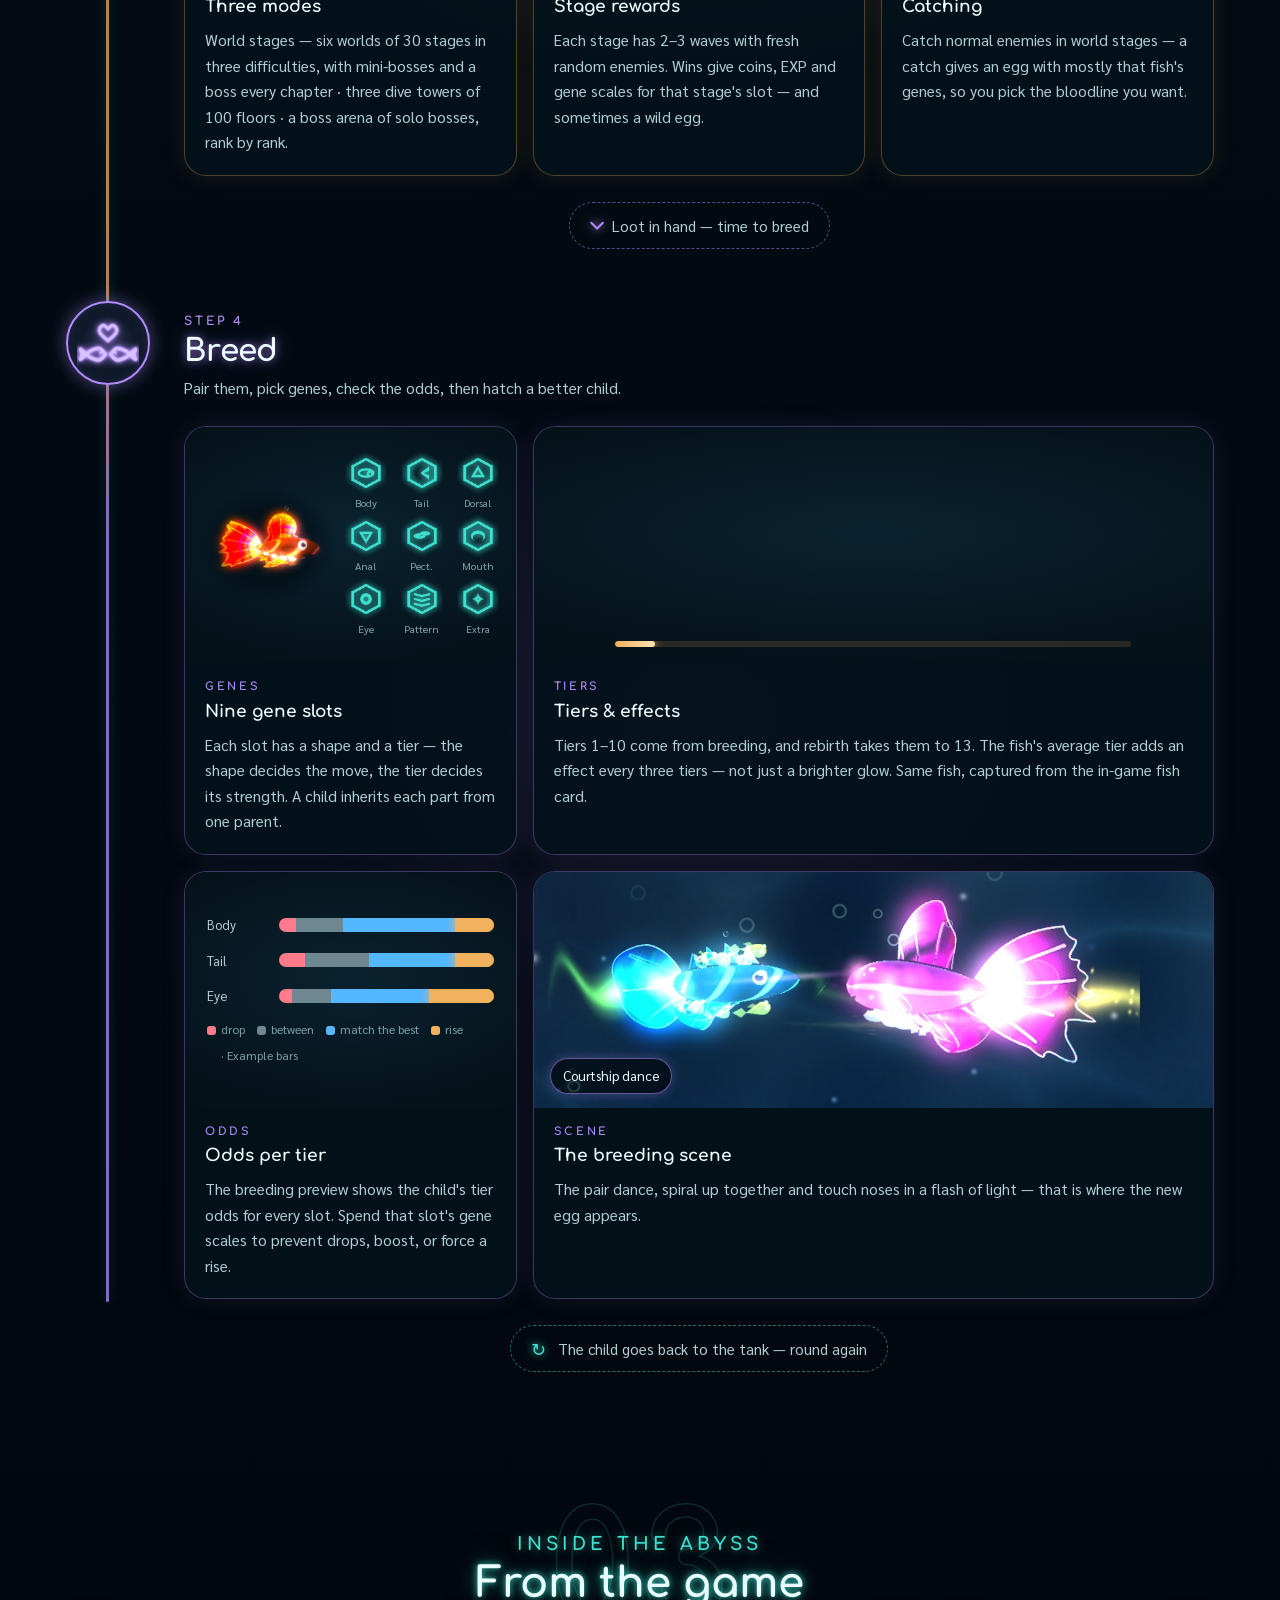
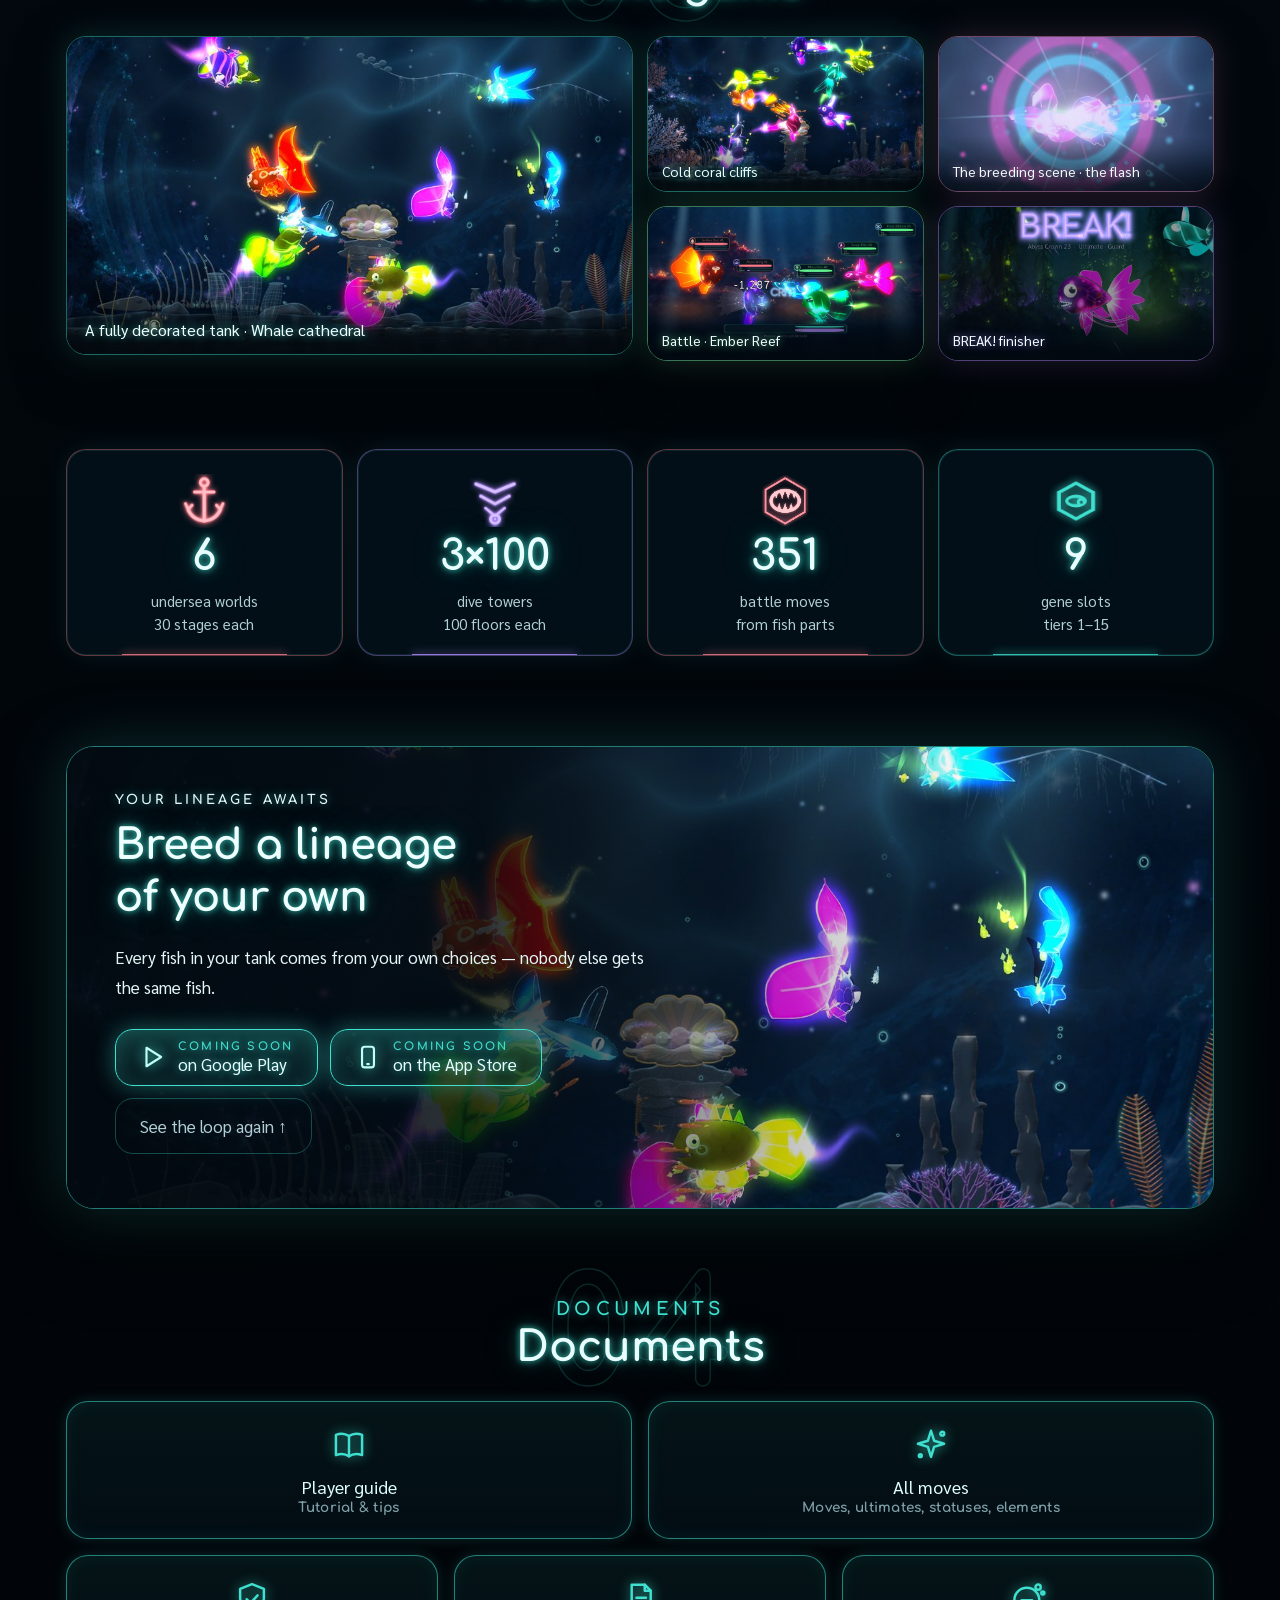
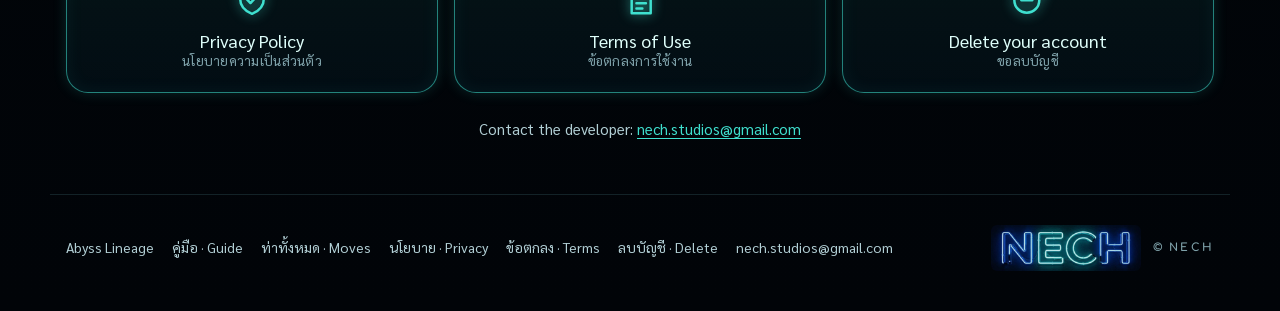
==== commit 4aabf33e: "เผยแพร่เว็บจาก docs/site (repo เกม ab43724)" ====
--- a/index.html
+++ b/index.html
@@ -9,8 +9,8 @@
 <meta property="og:type" content="website">
 <meta property="og:title" content="Abyss Lineage">
 <meta property="og:description" content="Breed glowing deep-sea fish, refine their bloodlines and battle across six undersea worlds. เพาะปลาเรืองแสง ผสมพันธุ์ คัดสายเลือด">
-<meta property="og:image" content="https://isarez.github.io/assets/shot-tank-1600.jpg">
-<meta property="og:url" content="https://isarez.github.io/">
+<meta property="og:image" content="https://abysslineage.com/assets/shot-tank-1600.jpg">
+<meta property="og:url" content="https://abysslineage.com/">
 <meta name="twitter:card" content="summary_large_image">
 <link rel="icon" href="assets/icon-32.png" sizes="32x32">
 <link rel="apple-touch-icon" href="assets/icon-192.png">
@@ -50,7 +50,7 @@
 <section class="sec" id="th-systems">
     <div class="sec-head rv" data-n="02"><p class="kicker">How it works</p><h2>ระบบของเกม</h2><p>ไล่ไปตามวงทีละช่วง — แตะไอคอนบนวงเพื่อกระโดดไปช่วงนั้น</p></div>
     <div class="groups"><section class="group" id="th-g-raise" style="--c:#3FE0CF"><div class="g-head rv"><span class="g-ic"><img src="assets/icons/loop-raise.png" alt=""></span><div><p class="kick">ช่วงที่ 1</p><h3>เลี้ยง</h3><p>ฟักไข่ ป้อนอาหาร แต่งตู้ — ดูลูกปลาโตจนพร้อมลงสนาม</p></div></div><div class="panel"><article style="--i:0" class="rv card" style="--c:#3FE0CF"><div class="vis vis-egg"><span class="ring"></span><img class="egg" src="assets/icons/egg.png" alt=""><i class="b" style="left:17%;--s:6px;--d:5s;--w:-1.0s"></i><i class="b" style="left:54%;--s:13px;--d:8s;--w:-2.3s"></i><i class="b" style="left:91%;--s:11px;--d:6s;--w:-3.6s"></i><i class="b" style="left:36%;--s:9px;--d:4s;--w:-4.9s"></i><i class="b" style="left:73%;--s:7px;--d:7s;--w:-1.2s"></i><i class="b" style="left:18%;--s:5px;--d:5s;--w:-2.5s"></i></div><div class="txt"><p class="kick">Egg</p><h4>ไข่และการฟัก</h4><p>ปลาทุกตัวเข้าเกมเป็นไข่ — แตะใบที่พร้อมเพื่อฟัก · ไข่มีเก้าแบบ หน้าตาบอกที่มา ของบนยอดกับสีของวุ้นบอกธาตุของลูกข้างใน</p></div></article><article style="--i:1" class="rv card" style="--c:#7DFFB2"><div class="vis vis-grow"><figure><img class="fade-edge" src="assets/grow-0.jpg" alt="" style="width:88px;--w:-0.0s"><figcaption>ลูกปลา · 3 มื้อ</figcaption></figure><span class="chev" style="--w:0.0s"></span><figure><img class="fade-edge" src="assets/grow-1.jpg" alt="" style="width:102px;--w:-0.6s"><figcaption>วัยรุ่น · 4 มื้อ</figcaption></figure><span class="chev" style="--w:0.4s"></span><figure><img class="fade-edge" src="assets/grow-2.jpg" alt="" style="width:116px;--w:-1.2s"><figcaption>เต็มวัย — สู้ · ผสมได้</figcaption></figure></div><div class="txt"><p class="kick">Grow</p><h4>สามวัย</h4><p>ลูกปลากิน 3 มื้อเป็นวัยรุ่น กินอีก 4 มื้อเป็นเต็มวัย — ปลาเต็มวัยเท่านั้นที่ลงสนามและผสมพันธุ์ได้</p></div></article><article style="--i:2" class="rv card" style="--c:#3FE0CF"><div class="vis vis-photo"><img src="assets/shot-decor-800.jpg" alt="" loading="lazy" width="800" height="450"></div><div class="txt"><p class="kick">Decor</p><h4>ตกแต่งตู้</h4><p>ของตกแต่งและฉากหลังรวม 43 แบบ — แต่งตู้ให้เป็นบ้านของสายเลือดคุณ</p></div></article></div><a class="next rv" href="#th-g-battle" style="--c:#FF7A8A"><i aria-hidden="true"></i>ปลาโตแล้ว พาลงสนาม</a></section>
-<section class="group" id="th-g-battle" style="--c:#FF7A8A"><div class="g-head rv"><span class="g-ic"><img src="assets/icons/loop-battle.png" alt=""></span><div><p class="kick">ช่วงที่ 2</p><h3>สู้</h3><p>ท่ามาจากชิ้นส่วน กดตามจังหวะ กันด้วยฝูงปลา และเลือกธาตุให้ชนะทาง</p></div></div><div class="panel"><article style="--i:0" class="rv card full" style="--c:#FF7A8A"><div class="vis vis-show n3 big"><img src="assets/battle-w6-th-1600.jpg" srcset="assets/battle-w6-th-800.jpg 800w, assets/battle-w6-th-1600.jpg 1600w" sizes="(max-width:760px) 100vw, 1100px" loading="lazy" alt="6 · ปล่องประจุ" style="--i:0"><img src="assets/battle-w4-th-1600.jpg" srcset="assets/battle-w4-th-800.jpg 800w, assets/battle-w4-th-1600.jpg 1600w" sizes="(max-width:760px) 100vw, 1100px" loading="lazy" alt="4 · ธารน้ำแข็งจม" style="--i:1"><img src="assets/battle-w1-th-1600.jpg" srcset="assets/battle-w1-th-800.jpg 800w, assets/battle-w1-th-1600.jpg 1600w" sizes="(max-width:760px) 100vw, 1100px" loading="lazy" alt="1 · แนวปะการังไฟ" style="--i:2"><div class="tags"><span style="--i:0">6 · ปล่องประจุ</span><span style="--i:1">4 · ธารน้ำแข็งจม</span><span style="--i:2">1 · แนวปะการังไฟ</span></div></div><div class="txt"><p class="kick">Arena</p><h4>ฉากสู้</h4><p>สนามรบเปลี่ยนตามโลก ศัตรูสุ่มใหม่ทุกครั้ง — ภาพจริงจากเกมตอนตีติดคริ</p></div></article><article style="--i:1" class="rv card" style="--c:#FF7A8A"><div class="vis vis-schools"><figure style="--i:0"><img src="assets/icons/sc-0.png" alt=""><figcaption>โจมตี</figcaption></figure><figure style="--i:1"><img src="assets/icons/sc-1.png" alt=""><figcaption>ป้องกัน</figcaption></figure><figure style="--i:2"><img src="assets/icons/sc-2.png" alt=""><figcaption>หลบหลีก</figcaption></figure><figure style="--i:3"><img src="assets/icons/sc-3.png" alt=""><figcaption>ฟื้นฟู</figcaption></figure><figure style="--i:4"><img src="assets/icons/sc-4.png" alt=""><figcaption>ควบคุม</figcaption></figure></div><div class="txt"><p class="kick">Moves</p><h4>ท่ามาจากชิ้นส่วน</h4><p>ทุกท่ามาจากชิ้นส่วนของปลา รวม 80 ท่า แบ่งห้าสาย และทุกตัวมีท่ากัดติดตัว</p></div></article><article style="--i:2" class="rv card" style="--c:#F2B15C"><div class="vis vis-rhythm"><b class="word" aria-hidden="true">PERFECT!</b><div class="bar"><i class="zone"></i><i class="core"></i><i class="needle"></i></div><i class="pulse"></i><span class="hint">แตะตอนเข็มอยู่ในเขต</span></div><div class="txt"><p class="kick">Rhythm</p><h4>แถบจังหวะ</h4><p>เลือกท่าแล้วแถบวิ่ง — แตะตอนเข็มอยู่ในเขต กลางเขตสีทองคือ PERFECT แรงที่สุดและโอกาสคริสองเท่า</p></div></article><article style="--i:3" class="rv card" style="--c:#6EAAFF"><div class="vis vis-parry"><b class="word" aria-hidden="true">PARRY!</b><i class="gold"></i><i class="shield"></i><div class="school"><i style="--i:0"></i><i style="--i:1"></i><i style="--i:2"></i><i style="--i:3"></i><i style="--i:4"></i><i style="--i:5"></i><i style="--i:6"></i><i style="--i:7"></i></div><i class="flash"></i></div><div class="txt"><p class="kick">Parry</p><h4>กันด้วยฝูงปลา</h4><p>ถึงตาศัตรู ฝูงปลาเรืองแสงหุบเข้าหาฟองเกราะ — แตะตอนฝูงถึงแถบทอง = PARRY ลดดาเมจมากและสะท้อนกลับ</p></div></article><article style="--i:4" class="rv card" style="--c:#B48CFF"><div class="vis vis-break"><b class="sign" aria-hidden="true">BREAK!</b><span class="lbl">BREAK</span><div class="bar"><i class="fill"></i></div></div><div class="txt"><p class="kick">Break</p><h4>BREAK และไม้ตาย</h4><p>หลอด BREAK เติมระหว่างสู้ — เต็มแล้วกดจังหวะ แล้ว cutscene ไม้ตายจบท่าในฉาก</p></div></article><article style="--i:5" class="rv card wide" style="--c:#F2B15C"><div class="vis vis-wheel"><div class="wheel" data-names="เพลิง|พิษ|ตะไคร่|น้ำแข็ง|ห้วงลึก|กระแสไฟ"><svg viewBox="0 0 260 260" aria-hidden="true"><defs><marker id="ah-th" viewBox="0 0 10 10" refX="7" refY="5" markerWidth="5" markerHeight="5" orient="auto"><path d="M1 1L9 5L1 9" fill="none" stroke="#FFE3B0" stroke-width="2"/></marker></defs><path class="arc" d="M167.3 32.9A104 104 0 0 1 195.4 49.2" marker-end="url(#ah-th)"/><path class="arc" d="M232.7 113.7A104 104 0 0 1 232.7 146.3" marker-end="url(#ah-th)"/><path class="arc" d="M195.4 210.8A104 104 0 0 1 167.3 227.1" marker-end="url(#ah-th)"/><path class="arc" d="M92.7 227.1A104 104 0 0 1 64.6 210.8" marker-end="url(#ah-th)"/><path class="arc" d="M27.3 146.3A104 104 0 0 1 27.3 113.7" marker-end="url(#ah-th)"/><path class="arc" d="M64.6 49.2A104 104 0 0 1 92.7 32.9" marker-end="url(#ah-th)"/></svg><span class="el" style="--a:0deg"><img src="assets/icons/el-0.png" alt="เพลิง"></span><span class="el" style="--a:60deg"><img src="assets/icons/el-1.png" alt="พิษ"></span><span class="el" style="--a:120deg"><img src="assets/icons/el-2.png" alt="ตะไคร่"></span><span class="el" style="--a:180deg"><img src="assets/icons/el-3.png" alt="น้ำแข็ง"></span><span class="el" style="--a:240deg"><img src="assets/icons/el-4.png" alt="ห้วงลึก"></span><span class="el" style="--a:300deg"><img src="assets/icons/el-5.png" alt="กระแสไฟ"></span></div><p class="wheel-note" aria-live="polite"></p></div><div class="txt"><p class="kick">Elements</p><h4>วงหกธาตุ</h4><p>ธาตุมาจากสีลำตัวของปลา · การ์ดด่านบอกธาตุของศัตรู — จัดทีมให้ชนะทาง</p></div></article></div><a class="next rv" href="#th-g-loot" style="--c:#F2B15C"><i aria-hidden="true"></i>ชนะแล้ว เก็บของกลับตู้</a></section>
+<section class="group" id="th-g-battle" style="--c:#FF7A8A"><div class="g-head rv"><span class="g-ic"><img src="assets/icons/loop-battle.png" alt=""></span><div><p class="kick">ช่วงที่ 2</p><h3>สู้</h3><p>ท่ามาจากชิ้นส่วน กดตามจังหวะ กันด้วยฝูงปลา และเลือกธาตุให้ชนะทาง</p></div></div><div class="panel"><article style="--i:0" class="rv card full" style="--c:#FF7A8A"><div class="vis vis-show n3 big"><img src="assets/battle-w6-th-1600.jpg" srcset="assets/battle-w6-th-800.jpg 800w, assets/battle-w6-th-1600.jpg 1600w" sizes="(max-width:760px) 100vw, 1100px" loading="lazy" alt="6 · ปล่องประจุ" style="--i:0"><img src="assets/battle-w4-th-1600.jpg" srcset="assets/battle-w4-th-800.jpg 800w, assets/battle-w4-th-1600.jpg 1600w" sizes="(max-width:760px) 100vw, 1100px" loading="lazy" alt="4 · ธารน้ำแข็งจม" style="--i:1"><img src="assets/battle-w1-th-1600.jpg" srcset="assets/battle-w1-th-800.jpg 800w, assets/battle-w1-th-1600.jpg 1600w" sizes="(max-width:760px) 100vw, 1100px" loading="lazy" alt="1 · แนวปะการังไฟ" style="--i:2"><div class="tags"><span style="--i:0">6 · ปล่องประจุ</span><span style="--i:1">4 · ธารน้ำแข็งจม</span><span style="--i:2">1 · แนวปะการังไฟ</span></div></div><div class="txt"><p class="kick">Arena</p><h4>ฉากสู้</h4><p>สนามรบเปลี่ยนตามโลก ศัตรูสุ่มใหม่ทุกครั้ง — ภาพจริงจากเกมตอนตีติดคริ</p></div></article><article style="--i:1" class="rv card" style="--c:#FF7A8A"><div class="vis vis-schools"><figure style="--i:0"><img src="assets/icons/sc-0.png" alt=""><figcaption>โจมตี</figcaption></figure><figure style="--i:1"><img src="assets/icons/sc-1.png" alt=""><figcaption>ป้องกัน</figcaption></figure><figure style="--i:2"><img src="assets/icons/sc-2.png" alt=""><figcaption>หลบหลีก</figcaption></figure><figure style="--i:3"><img src="assets/icons/sc-3.png" alt=""><figcaption>ฟื้นฟู</figcaption></figure><figure style="--i:4"><img src="assets/icons/sc-4.png" alt=""><figcaption>ควบคุม</figcaption></figure></div><div class="txt"><p class="kick">Moves</p><h4>ท่ามาจากชิ้นส่วน</h4><p>ทุกท่ามาจากชิ้นส่วนของปลา รวม 351 ท่า แบ่งห้าสาย และทุกตัวมีท่ากัดติดตัว</p></div></article><article style="--i:2" class="rv card" style="--c:#F2B15C"><div class="vis vis-rhythm"><b class="word" aria-hidden="true">PERFECT!</b><div class="bar"><i class="zone"></i><i class="core"></i><i class="needle"></i></div><i class="pulse"></i><span class="hint">แตะตอนเข็มอยู่ในเขต</span></div><div class="txt"><p class="kick">Rhythm</p><h4>แถบจังหวะ</h4><p>เลือกท่าแล้วแถบวิ่ง — แตะตอนเข็มอยู่ในเขต กลางเขตสีทองคือ PERFECT แรงที่สุดและโอกาสคริสองเท่า</p></div></article><article style="--i:3" class="rv card" style="--c:#6EAAFF"><div class="vis vis-parry"><b class="word" aria-hidden="true">PARRY!</b><i class="gold"></i><i class="shield"></i><div class="school"><i style="--i:0"></i><i style="--i:1"></i><i style="--i:2"></i><i style="--i:3"></i><i style="--i:4"></i><i style="--i:5"></i><i style="--i:6"></i><i style="--i:7"></i></div><i class="flash"></i></div><div class="txt"><p class="kick">Parry</p><h4>กันด้วยฝูงปลา</h4><p>ถึงตาศัตรู ฝูงปลาเรืองแสงหุบเข้าหาฟองเกราะ — แตะตอนฝูงถึงแถบทอง = PARRY ลดดาเมจมากและสะท้อนกลับ</p></div></article><article style="--i:4" class="rv card" style="--c:#B48CFF"><div class="vis vis-break"><b class="sign" aria-hidden="true">BREAK!</b><span class="lbl">BREAK</span><div class="bar"><i class="fill"></i></div></div><div class="txt"><p class="kick">Break</p><h4>BREAK และไม้ตาย</h4><p>หลอด BREAK เติมระหว่างสู้ — เต็มแล้วกดจังหวะ แล้ว cutscene ไม้ตายจบท่าในฉาก</p></div></article><article style="--i:5" class="rv card wide" style="--c:#F2B15C"><div class="vis vis-wheel"><div class="wheel" data-names="เพลิง|พิษ|ตะไคร่|น้ำแข็ง|ห้วงลึก|กระแสไฟ"><svg viewBox="0 0 260 260" aria-hidden="true"><defs><marker id="ah-th" viewBox="0 0 10 10" refX="7" refY="5" markerWidth="5" markerHeight="5" orient="auto"><path d="M1 1L9 5L1 9" fill="none" stroke="#FFE3B0" stroke-width="2"/></marker></defs><path class="arc" d="M167.3 32.9A104 104 0 0 1 195.4 49.2" marker-end="url(#ah-th)"/><path class="arc" d="M232.7 113.7A104 104 0 0 1 232.7 146.3" marker-end="url(#ah-th)"/><path class="arc" d="M195.4 210.8A104 104 0 0 1 167.3 227.1" marker-end="url(#ah-th)"/><path class="arc" d="M92.7 227.1A104 104 0 0 1 64.6 210.8" marker-end="url(#ah-th)"/><path class="arc" d="M27.3 146.3A104 104 0 0 1 27.3 113.7" marker-end="url(#ah-th)"/><path class="arc" d="M64.6 49.2A104 104 0 0 1 92.7 32.9" marker-end="url(#ah-th)"/></svg><span class="el" style="--a:0deg"><img src="assets/icons/el-0.png" alt="เพลิง"></span><span class="el" style="--a:60deg"><img src="assets/icons/el-1.png" alt="พิษ"></span><span class="el" style="--a:120deg"><img src="assets/icons/el-2.png" alt="ตะไคร่"></span><span class="el" style="--a:180deg"><img src="assets/icons/el-3.png" alt="น้ำแข็ง"></span><span class="el" style="--a:240deg"><img src="assets/icons/el-4.png" alt="ห้วงลึก"></span><span class="el" style="--a:300deg"><img src="assets/icons/el-5.png" alt="กระแสไฟ"></span></div><p class="wheel-note" aria-live="polite"></p></div><div class="txt"><p class="kick">Elements</p><h4>วงหกธาตุ</h4><p>ธาตุมาจากสีลำตัวของปลา · การ์ดด่านบอกธาตุของศัตรู — จัดทีมให้ชนะทาง</p></div></article></div><a class="next rv" href="#th-g-loot" style="--c:#F2B15C"><i aria-hidden="true"></i>ชนะแล้ว เก็บของกลับตู้</a></section>
 <section class="group" id="th-g-loot" style="--c:#F2B15C"><div class="g-head rv"><span class="g-ic"><img src="assets/icons/loop-loot.png" alt=""></span><div><p class="kick">ช่วงที่ 3</p><h3>ได้ของ</h3><p>ลงด่าน หอ และลานบอส เก็บเกล็ดยีน ไข่ และจับปลามาเป็นสายเลือดใหม่</p></div></div><div class="panel"><article style="--i:0" class="rv card" style="--c:#FF7A8A"><div class="vis vis-modes"><figure style="--i:0;--c:#FF7A8A"><img src="assets/icons/loop-battle.png" alt=""><b>6×30</b><figcaption>ด่านโลก · 3 ระดับ</figcaption></figure><figure style="--i:1;--c:#B48CFF"><img src="assets/icons/sys-dive.png" alt=""><b>3×100</b><figcaption>หอดำดิ่ง</figcaption></figure><figure style="--i:2;--c:#FF7A8A"><img src="assets/icons/sys-arena.png" alt=""><b>บอส</b><figcaption>ลานบอส</figcaption></figure></div><div class="txt"><p class="kick">Modes</p><h4>สามโหมด</h4><p>ด่านโลก หกโลก โลกละ 30 ด่าน สามระดับ มีมินิบอสกับบอสทุกบท · หอดำดิ่งสามหอ หอละ 100 ชั้น · ลานบอส สู้บอสเดี่ยวไล่ขั้น</p></div></article><article style="--i:1" class="rv card" style="--c:#F2B15C"><div class="vis vis-loot"><figure style="--i:0"><img src="assets/icons/sys-coin.png" alt=""><figcaption>เหรียญ</figcaption></figure><figure style="--i:1"><img src="assets/icons/sys-scale.png" alt=""><figcaption>เกล็ดยีน</figcaption></figure><figure style="--i:2"><img src="assets/icons/sys-egg.png" alt=""><figcaption>ไข่ป่า</figcaption></figure></div><div class="txt"><p class="kick">Rewards</p><h4>ของจากด่าน</h4><p>แต่ละด่านมี 2–3 wave ศัตรูสุ่มใหม่ทุกครั้ง · ชนะได้เหรียญ exp และเกล็ดยีนของช่องตามด่าน · บางครั้งได้ไข่ป่า</p></div></article><article style="--i:2" class="rv card" style="--c:#3FE0CF"><div class="vis vis-catch"><i class="arc"></i><i class="trap"></i><img class="egg" src="assets/icons/egg.png" alt=""><i class="b" style="left:56%;--s:9px;--d:8s;--w:-4.0s"></i><i class="b" style="left:93%;--s:7px;--d:6s;--w:-0.3s"></i><i class="b" style="left:38%;--s:5px;--d:4s;--w:-1.6s"></i><i class="b" style="left:75%;--s:12px;--d:7s;--w:-2.9s"></i><i class="b" style="left:20%;--s:10px;--d:5s;--w:-4.2s"></i></div><div class="txt"><p class="kick">Catch</p><h4>จับปลา</h4><p>จับปลาศัตรูธรรมดาในด่านโลก — ติดแล้วได้ไข่ที่มียีนส่วนใหญ่ของตัวนั้น เลือกเองได้ว่าอยากได้สายเลือดแบบไหน</p></div></article></div><a class="next rv" href="#th-g-breed" style="--c:#B48CFF"><i aria-hidden="true"></i>ได้ของแล้ว เอามาผสม</a></section>
 <section class="group" id="th-g-breed" style="--c:#B48CFF"><div class="g-head rv"><span class="g-ic"><img src="assets/icons/loop-breed.png" alt=""></span><div><p class="kick">ช่วงที่ 4</p><h3>ผสม</h3><p>จับคู่ คัดยีน ดูโอกาสก่อนผสม แล้วลุ้นลูกที่ดีกว่าเดิม</p></div></div><div class="panel"><article style="--i:0" class="rv card" style="--c:#B48CFF"><div class="vis vis-slots"><img class="fish fade-edge" src="assets/tier-10.jpg" alt=""><div class="row"><figure style="--i:0"><img src="assets/icons/slot-0.png" alt=""><figcaption>ลำตัว</figcaption></figure><figure style="--i:1"><img src="assets/icons/slot-1.png" alt=""><figcaption>หาง</figcaption></figure><figure style="--i:2"><img src="assets/icons/slot-2.png" alt=""><figcaption>ครีบหลัง</figcaption></figure><figure style="--i:3"><img src="assets/icons/slot-3.png" alt=""><figcaption>ครีบก้น</figcaption></figure><figure style="--i:4"><img src="assets/icons/slot-4.png" alt=""><figcaption>ครีบอก</figcaption></figure><figure style="--i:5"><img src="assets/icons/slot-5.png" alt=""><figcaption>ปาก</figcaption></figure><figure style="--i:6"><img src="assets/icons/slot-6.png" alt=""><figcaption>ตา</figcaption></figure><figure style="--i:7"><img src="assets/icons/slot-7.png" alt=""><figcaption>ลาย</figcaption></figure><figure style="--i:8"><img src="assets/icons/slot-8.png" alt=""><figcaption>ประดับ</figcaption></figure></div></div><div class="txt"><p class="kick">Genes</p><h4>ยีนเก้าช่อง</h4><p>แต่ละช่องมีแบบ (รูปทรง) และขั้น — แบบบอกว่าได้ท่าอะไร ขั้นบอกว่าแรงแค่ไหน · ลูกได้แต่ละชิ้นจากพ่อหรือแม่</p></div></article><article style="--i:1" class="rv card wide" style="--c:#F2B15C"><div class="vis vis-tiers"><div class="pics"><img class="fade-edge" src="assets/tier-1.jpg" alt="ขั้น 1 · ปลาตามยีนเป๊ะ" style="--i:0" width="560" height="480"><img class="fade-edge" src="assets/tier-4.jpg" alt="ขั้น 4 · ฟองอากาศผุดจากปาก" style="--i:1" width="560" height="480"><img class="fade-edge" src="assets/tier-7.jpg" alt="ขั้น 7 · + ลายไหลจากหัวไปหาง" style="--i:2" width="560" height="480"><img class="fade-edge" src="assets/tier-10.jpg" alt="ขั้น 10 · + ผิวมุกเหลือบรุ้ง" style="--i:3" width="560" height="480"><img class="fade-edge" src="assets/tier-13.jpg" alt="ขั้น 13 · + ครีบมุก (กำเนิดใหม่ครบ)" style="--i:4" width="560" height="480"></div><div class="tag"><span style="--i:0">ขั้น 1 · ปลาตามยีนเป๊ะ</span><span style="--i:1">ขั้น 4 · ฟองอากาศผุดจากปาก</span><span style="--i:2">ขั้น 7 · + ลายไหลจากหัวไปหาง</span><span style="--i:3">ขั้น 10 · + ผิวมุกเหลือบรุ้ง</span><span style="--i:4">ขั้น 13 · + ครีบมุก (กำเนิดใหม่ครบ)</span></div><div class="pips"><i></i></div></div><div class="txt"><p class="kick">Tiers</p><h4>ขั้นและเอฟเฟกต์</h4><p>ขั้น 1–10 ได้จากการผสมพันธุ์ กำเนิดใหม่ต่อได้ถึงขั้น 13 · ขั้นเฉลี่ยทั้งตัวเพิ่มเอฟเฟกต์ทุกสามขั้น ไม่ใช่แค่สว่างขึ้น — ปลาตัวเดียวกัน ถ่ายจากการ์ดปลาในเกม</p></div></article><article style="--i:2" class="rv card" style="--c:#B48CFF"><div class="vis vis-odds"><div class="r"><span>ลำตัว</span><div class="seg"><i style="--w:8%"></i><i style="--w:22%"></i><i style="--w:52%"></i><i style="--w:18%"></i></div></div><div class="r"><span>หาง</span><div class="seg"><i style="--w:12%"></i><i style="--w:30%"></i><i style="--w:40%"></i><i style="--w:18%"></i></div></div><div class="r"><span>ตา</span><div class="seg"><i style="--w:6%"></i><i style="--w:18%"></i><i style="--w:46%"></i><i style="--w:30%"></i></div></div><div class="key"><span style="--k:#FF7A8A">ถอย</span><span style="--k:#6F8790">ระหว่าง</span><span style="--k:#53B8FF">เท่าขั้นสูง</span><span style="--k:#F2B15C">ขึ้นเกิน</span><span style="--k:transparent">· ตัวอย่างแถบ</span></div></div><div class="txt"><p class="kick">Odds</p><h4>โอกาสรายขั้น</h4><p>หน้าก่อนผสมบอกโอกาสขั้นของลูกทุกช่อง · เติมเกล็ดยีนของช่องนั้นเพื่อกันถอย เสริม หรือดันขึ้นแน่</p></div></article><article style="--i:3" class="rv card wide" style="--c:#F59BD8"><div class="vis vis-show n2"><img src="assets/breed-dance-1280.jpg" srcset="assets/breed-dance-640.jpg 640w, assets/breed-dance-1280.jpg 1280w" sizes="(max-width:760px) 100vw, 1100px" loading="lazy" alt="เต้นเกี้ยว" style="--i:0"><img src="assets/breed-flash-1280.jpg" srcset="assets/breed-flash-640.jpg 640w, assets/breed-flash-1280.jpg 1280w" sizes="(max-width:760px) 100vw, 1100px" loading="lazy" alt="แสงวาบ · ไข่เกิด" style="--i:1"><div class="tags"><span style="--i:0">เต้นเกี้ยว</span><span style="--i:1">แสงวาบ · ไข่เกิด</span></div></div><div class="txt"><p class="kick">Scene</p><h4>ฉากผสมพันธุ์</h4><p>ปลาสองตัวเต้นเกี้ยว หมุนเกลียวขึ้นคู่กัน แล้วแตะจมูกกันตรงแสงวาบ — ไข่ใบใหม่เกิดตรงนั้น</p></div></article></div><a class="next rv" href="#th-g-raise" style="--c:#3FE0CF"><i aria-hidden="true"></i>ลูกที่ได้กลับไปเลี้ยงต่อ — วนรอบใหม่</a></section>
 </div>
@@ -60,7 +60,7 @@
     <div class="sec-head rv" data-n="03"><p class="kicker">Inside the abyss</p><h2>ภาพจากเกม</h2></div>
     <div class="gallery"><figure class="g g0 rv" style="--c:#3FE0CF;--i:0"><img src="assets/shot-tank-1600.jpg" srcset="assets/shot-tank-800.jpg 800w, assets/shot-tank-1600.jpg 1600w" sizes="(max-width:760px) 100vw, 760px" loading="lazy" alt="ตู้ปลาที่แต่งเต็ม ปลาเรืองแสงหลายสีว่ายหน้ากระดูกวาฬ"><figcaption>ตู้แต่งเต็ม · มหาวิหารกระดูกวาฬ</figcaption></figure><figure class="g g1 rv" style="--c:#3FE0CF;--i:1"><img src="assets/shot-decor-1600.jpg" srcset="assets/shot-decor-800.jpg 800w, assets/shot-decor-1600.jpg 1600w" sizes="(max-width:760px) 100vw, 380px" loading="lazy" alt="ตู้ปลาฉากหน้าผาปะการัง"><figcaption>หน้าผาปะการังน้ำเย็น</figcaption></figure><figure class="g g2 rv" style="--c:#F59BD8;--i:2"><img src="assets/breed-flash-1280.jpg" srcset="assets/breed-flash-640.jpg 640w, assets/breed-flash-1280.jpg 1280w" sizes="(max-width:760px) 100vw, 380px" loading="lazy" alt="แสงวาบวงแหวนชมพูฟ้าตอนปลาสองตัวแตะจมูกกัน"><figcaption>ฉากผสมพันธุ์ · แสงวาบ</figcaption></figure><figure class="g g3 rv" style="--c:#7DFFB2;--i:3"><img src="assets/battle-w1-th-1600.jpg" srcset="assets/battle-w1-th-800.jpg 800w, assets/battle-w1-th-1600.jpg 1600w" sizes="(max-width:760px) 100vw, 380px" loading="lazy" alt="ฝูงปลาตีติดคริในแนวปะการังไฟ"><figcaption>สนามรบ · แนวปะการังไฟ</figcaption></figure><figure class="g g4 rv" style="--c:#B48CFF;--i:4"><img src="assets/shot-break-th-1600.jpg" srcset="assets/shot-break-th-800.jpg 800w, assets/shot-break-th-1600.jpg 1600w" sizes="(max-width:760px) 100vw, 380px" loading="lazy" alt="ป้ายนีออน BREAK! เหนือปลาที่ปล่อยไม้ตาย"><figcaption>BREAK! ไม้ตาย</figcaption></figure></div>
   </section>
-<section class="sec" id="th-numbers"><ul class="stats"><li style="--i:0;--c:#FF7A8A" class="rv"><img src="assets/icons/loop-battle.png" alt=""><b>6</b><span>โลกใต้ทะเล<br>โลกละ 30 ด่าน</span></li><li style="--i:1;--c:#B48CFF" class="rv"><img src="assets/icons/sys-dive.png" alt=""><b>3×100</b><span>หอดำดิ่ง<br>สามหอ หอละร้อยชั้น</span></li><li style="--i:2;--c:#FF7A8A" class="rv"><img src="assets/icons/sc-0.png" alt=""><b>330</b><span>ท่าต่อสู้<br>จากชิ้นส่วนของปลา</span></li><li style="--i:3;--c:#3FE0CF" class="rv"><img src="assets/icons/slot-0.png" alt=""><b>9</b><span>ช่องยีน<br>ขั้น 1–15</span></li></ul></section>
+<section class="sec" id="th-numbers"><ul class="stats"><li style="--i:0;--c:#FF7A8A" class="rv"><img src="assets/icons/loop-battle.png" alt=""><b>6</b><span>โลกใต้ทะเล<br>โลกละ 30 ด่าน</span></li><li style="--i:1;--c:#B48CFF" class="rv"><img src="assets/icons/sys-dive.png" alt=""><b>3×100</b><span>หอดำดิ่ง<br>สามหอ หอละร้อยชั้น</span></li><li style="--i:2;--c:#FF7A8A" class="rv"><img src="assets/icons/sc-0.png" alt=""><b>351</b><span>ท่าต่อสู้<br>จากชิ้นส่วนของปลา</span></li><li style="--i:3;--c:#3FE0CF" class="rv"><img src="assets/icons/slot-0.png" alt=""><b>9</b><span>ช่องยีน<br>ขั้น 1–15</span></li></ul></section>
 <section class="finale rv" id="th-finale">
     <img class="fin-bg" src="assets/shot-tank-1600.jpg" srcset="assets/shot-tank-800.jpg 800w, assets/shot-tank-1600.jpg 1600w" sizes="(max-width:760px) 100vw, 1180px" alt="" loading="lazy">
     <div class="fin-in"><p class="kicker">Your lineage awaits</p><h2>เพาะสายเลือดของคุณเอง</h2><p>ทุกตัวในตู้เกิดจากการเลือกของคุณ — ไม่มีใครได้ปลาแบบเดียวกัน</p>
@@ -96,7 +96,7 @@
 <section class="sec" id="en-systems">
     <div class="sec-head rv" data-n="02"><p class="kicker">How it works</p><h2>Game systems</h2><p>Follow the loop one step at a time — tap an icon on the loop to jump to that step.</p></div>
     <div class="groups"><section class="group" id="en-g-raise" style="--c:#3FE0CF"><div class="g-head rv"><span class="g-ic"><img src="assets/icons/loop-raise.png" alt=""></span><div><p class="kick">Step 1</p><h3>Raise</h3><p>Hatch eggs, feed, decorate — watch fry grow until they are ready to battle.</p></div></div><div class="panel"><article style="--i:0" class="rv card" style="--c:#3FE0CF"><div class="vis vis-egg"><span class="ring"></span><img class="egg" src="assets/icons/egg.png" alt=""><i class="b" style="left:17%;--s:6px;--d:5s;--w:-1.0s"></i><i class="b" style="left:54%;--s:13px;--d:8s;--w:-2.3s"></i><i class="b" style="left:91%;--s:11px;--d:6s;--w:-3.6s"></i><i class="b" style="left:36%;--s:9px;--d:4s;--w:-4.9s"></i><i class="b" style="left:73%;--s:7px;--d:7s;--w:-1.2s"></i><i class="b" style="left:18%;--s:5px;--d:5s;--w:-2.5s"></i></div><div class="txt"><p class="kick">Egg</p><h4>Eggs & hatching</h4><p>Every fish arrives as an egg — tap a ready one to hatch it. Nine kinds of eggs show where they came from, and the ornament and jelly colour show the child's element.</p></div></article><article style="--i:1" class="rv card" style="--c:#7DFFB2"><div class="vis vis-grow"><figure><img class="fade-edge" src="assets/grow-0.jpg" alt="" style="width:88px;--w:-0.0s"><figcaption>Fry · 3 meals</figcaption></figure><span class="chev" style="--w:0.0s"></span><figure><img class="fade-edge" src="assets/grow-1.jpg" alt="" style="width:102px;--w:-0.6s"><figcaption>Juvenile · 4 meals</figcaption></figure><span class="chev" style="--w:0.4s"></span><figure><img class="fade-edge" src="assets/grow-2.jpg" alt="" style="width:116px;--w:-1.2s"><figcaption>Adult — fights & breeds</figcaption></figure></div><div class="txt"><p class="kick">Grow</p><h4>Three life stages</h4><p>A fry needs 3 meals to become a juvenile, then 4 more to become an adult. Only adults can battle and breed.</p></div></article><article style="--i:2" class="rv card" style="--c:#3FE0CF"><div class="vis vis-photo"><img src="assets/shot-decor-800.jpg" alt="" loading="lazy" width="800" height="450"></div><div class="txt"><p class="kick">Decor</p><h4>Decorate the tank</h4><p>43 decorations and backdrops — make the tank a home for your lineage.</p></div></article></div><a class="next rv" href="#en-g-battle" style="--c:#FF7A8A"><i aria-hidden="true"></i>Grown up — take them into battle</a></section>
-<section class="group" id="en-g-battle" style="--c:#FF7A8A"><div class="g-head rv"><span class="g-ic"><img src="assets/icons/loop-battle.png" alt=""></span><div><p class="kick">Step 2</p><h3>Battle</h3><p>Moves come from parts. Tap on the beat, parry with your school and bring the winning element.</p></div></div><div class="panel"><article style="--i:0" class="rv card full" style="--c:#FF7A8A"><div class="vis vis-show n3 big"><img src="assets/battle-w6-en-1600.jpg" srcset="assets/battle-w6-en-800.jpg 800w, assets/battle-w6-en-1600.jpg 1600w" sizes="(max-width:760px) 100vw, 1100px" loading="lazy" alt="6 · Charge Vent" style="--i:0"><img src="assets/battle-w4-en-1600.jpg" srcset="assets/battle-w4-en-800.jpg 800w, assets/battle-w4-en-1600.jpg 1600w" sizes="(max-width:760px) 100vw, 1100px" loading="lazy" alt="4 · Sunken Floe" style="--i:1"><img src="assets/battle-w1-en-1600.jpg" srcset="assets/battle-w1-en-800.jpg 800w, assets/battle-w1-en-1600.jpg 1600w" sizes="(max-width:760px) 100vw, 1100px" loading="lazy" alt="1 · Ember Reef" style="--i:2"><div class="tags"><span style="--i:0">6 · Charge Vent</span><span style="--i:1">4 · Sunken Floe</span><span style="--i:2">1 · Ember Reef</span></div></div><div class="txt"><p class="kick">Arena</p><h4>Into battle</h4><p>Every world has its own arena and enemies are re-rolled every time — real in-game frames of a critical hit.</p></div></article><article style="--i:1" class="rv card" style="--c:#FF7A8A"><div class="vis vis-schools"><figure style="--i:0"><img src="assets/icons/sc-0.png" alt=""><figcaption>Attack</figcaption></figure><figure style="--i:1"><img src="assets/icons/sc-1.png" alt=""><figcaption>Guard</figcaption></figure><figure style="--i:2"><img src="assets/icons/sc-2.png" alt=""><figcaption>Evade</figcaption></figure><figure style="--i:3"><img src="assets/icons/sc-3.png" alt=""><figcaption>Heal</figcaption></figure><figure style="--i:4"><img src="assets/icons/sc-4.png" alt=""><figcaption>Control</figcaption></figure></div><div class="txt"><p class="kick">Moves</p><h4>Moves come from parts</h4><p>Every move comes from one of the fish's parts — 80 moves in five schools, and every fish also knows Bite.</p></div></article><article style="--i:2" class="rv card" style="--c:#F2B15C"><div class="vis vis-rhythm"><b class="word" aria-hidden="true">PERFECT!</b><div class="bar"><i class="zone"></i><i class="core"></i><i class="needle"></i></div><i class="pulse"></i><span class="hint">Tap while the needle is in the zone</span></div><div class="txt"><p class="kick">Rhythm</p><h4>Rhythm bar</h4><p>After picking a move the bar runs. Tap while the needle is in the zone — the gold centre is PERFECT: the strongest hit and double crit chance.</p></div></article><article style="--i:3" class="rv card" style="--c:#6EAAFF"><div class="vis vis-parry"><b class="word" aria-hidden="true">PARRY!</b><i class="gold"></i><i class="shield"></i><div class="school"><i style="--i:0"></i><i style="--i:1"></i><i style="--i:2"></i><i style="--i:3"></i><i style="--i:4"></i><i style="--i:5"></i><i style="--i:6"></i><i style="--i:7"></i></div><i class="flash"></i></div><div class="txt"><p class="kick">Parry</p><h4>Guard with the school</h4><p>On a foe's turn a glowing school closes in on your shield bubble. Tap as it reaches the gold band to PARRY — far less damage and a counter-flash.</p></div></article><article style="--i:4" class="rv card" style="--c:#B48CFF"><div class="vis vis-break"><b class="sign" aria-hidden="true">BREAK!</b><span class="lbl">BREAK</span><div class="bar"><i class="fill"></i></div></div><div class="txt"><p class="kick">Break</p><h4>BREAK & ultimate</h4><p>The BREAK gauge fills during battle. When it's full, hit the rhythm, then the ultimate cutscene finishes the move.</p></div></article><article style="--i:5" class="rv card wide" style="--c:#F2B15C"><div class="vis vis-wheel"><div class="wheel" data-names="Fire|Venom|Moss|Frost|Abyss|Current"><svg viewBox="0 0 260 260" aria-hidden="true"><defs><marker id="ah-en" viewBox="0 0 10 10" refX="7" refY="5" markerWidth="5" markerHeight="5" orient="auto"><path d="M1 1L9 5L1 9" fill="none" stroke="#FFE3B0" stroke-width="2"/></marker></defs><path class="arc" d="M167.3 32.9A104 104 0 0 1 195.4 49.2" marker-end="url(#ah-en)"/><path class="arc" d="M232.7 113.7A104 104 0 0 1 232.7 146.3" marker-end="url(#ah-en)"/><path class="arc" d="M195.4 210.8A104 104 0 0 1 167.3 227.1" marker-end="url(#ah-en)"/><path class="arc" d="M92.7 227.1A104 104 0 0 1 64.6 210.8" marker-end="url(#ah-en)"/><path class="arc" d="M27.3 146.3A104 104 0 0 1 27.3 113.7" marker-end="url(#ah-en)"/><path class="arc" d="M64.6 49.2A104 104 0 0 1 92.7 32.9" marker-end="url(#ah-en)"/></svg><span class="el" style="--a:0deg"><img src="assets/icons/el-0.png" alt="Fire"></span><span class="el" style="--a:60deg"><img src="assets/icons/el-1.png" alt="Venom"></span><span class="el" style="--a:120deg"><img src="assets/icons/el-2.png" alt="Moss"></span><span class="el" style="--a:180deg"><img src="assets/icons/el-3.png" alt="Frost"></span><span class="el" style="--a:240deg"><img src="assets/icons/el-4.png" alt="Abyss"></span><span class="el" style="--a:300deg"><img src="assets/icons/el-5.png" alt="Current"></span></div><p class="wheel-note" aria-live="polite"></p></div><div class="txt"><p class="kick">Elements</p><h4>The six-element wheel</h4><p>A fish's element comes from its body colour. Stage cards show the enemy element — bring the counter.</p></div></article></div><a class="next rv" href="#en-g-loot" style="--c:#F2B15C"><i aria-hidden="true"></i>Won — bring the loot home</a></section>
+<section class="group" id="en-g-battle" style="--c:#FF7A8A"><div class="g-head rv"><span class="g-ic"><img src="assets/icons/loop-battle.png" alt=""></span><div><p class="kick">Step 2</p><h3>Battle</h3><p>Moves come from parts. Tap on the beat, parry with your school and bring the winning element.</p></div></div><div class="panel"><article style="--i:0" class="rv card full" style="--c:#FF7A8A"><div class="vis vis-show n3 big"><img src="assets/battle-w6-en-1600.jpg" srcset="assets/battle-w6-en-800.jpg 800w, assets/battle-w6-en-1600.jpg 1600w" sizes="(max-width:760px) 100vw, 1100px" loading="lazy" alt="6 · Charge Vent" style="--i:0"><img src="assets/battle-w4-en-1600.jpg" srcset="assets/battle-w4-en-800.jpg 800w, assets/battle-w4-en-1600.jpg 1600w" sizes="(max-width:760px) 100vw, 1100px" loading="lazy" alt="4 · Sunken Floe" style="--i:1"><img src="assets/battle-w1-en-1600.jpg" srcset="assets/battle-w1-en-800.jpg 800w, assets/battle-w1-en-1600.jpg 1600w" sizes="(max-width:760px) 100vw, 1100px" loading="lazy" alt="1 · Ember Reef" style="--i:2"><div class="tags"><span style="--i:0">6 · Charge Vent</span><span style="--i:1">4 · Sunken Floe</span><span style="--i:2">1 · Ember Reef</span></div></div><div class="txt"><p class="kick">Arena</p><h4>Into battle</h4><p>Every world has its own arena and enemies are re-rolled every time — real in-game frames of a critical hit.</p></div></article><article style="--i:1" class="rv card" style="--c:#FF7A8A"><div class="vis vis-schools"><figure style="--i:0"><img src="assets/icons/sc-0.png" alt=""><figcaption>Attack</figcaption></figure><figure style="--i:1"><img src="assets/icons/sc-1.png" alt=""><figcaption>Guard</figcaption></figure><figure style="--i:2"><img src="assets/icons/sc-2.png" alt=""><figcaption>Evade</figcaption></figure><figure style="--i:3"><img src="assets/icons/sc-3.png" alt=""><figcaption>Heal</figcaption></figure><figure style="--i:4"><img src="assets/icons/sc-4.png" alt=""><figcaption>Control</figcaption></figure></div><div class="txt"><p class="kick">Moves</p><h4>Moves come from parts</h4><p>Every move comes from one of the fish's parts — 351 moves in five schools, and every fish also knows Bite.</p></div></article><article style="--i:2" class="rv card" style="--c:#F2B15C"><div class="vis vis-rhythm"><b class="word" aria-hidden="true">PERFECT!</b><div class="bar"><i class="zone"></i><i class="core"></i><i class="needle"></i></div><i class="pulse"></i><span class="hint">Tap while the needle is in the zone</span></div><div class="txt"><p class="kick">Rhythm</p><h4>Rhythm bar</h4><p>After picking a move the bar runs. Tap while the needle is in the zone — the gold centre is PERFECT: the strongest hit and double crit chance.</p></div></article><article style="--i:3" class="rv card" style="--c:#6EAAFF"><div class="vis vis-parry"><b class="word" aria-hidden="true">PARRY!</b><i class="gold"></i><i class="shield"></i><div class="school"><i style="--i:0"></i><i style="--i:1"></i><i style="--i:2"></i><i style="--i:3"></i><i style="--i:4"></i><i style="--i:5"></i><i style="--i:6"></i><i style="--i:7"></i></div><i class="flash"></i></div><div class="txt"><p class="kick">Parry</p><h4>Guard with the school</h4><p>On a foe's turn a glowing school closes in on your shield bubble. Tap as it reaches the gold band to PARRY — far less damage and a counter-flash.</p></div></article><article style="--i:4" class="rv card" style="--c:#B48CFF"><div class="vis vis-break"><b class="sign" aria-hidden="true">BREAK!</b><span class="lbl">BREAK</span><div class="bar"><i class="fill"></i></div></div><div class="txt"><p class="kick">Break</p><h4>BREAK & ultimate</h4><p>The BREAK gauge fills during battle. When it's full, hit the rhythm, then the ultimate cutscene finishes the move.</p></div></article><article style="--i:5" class="rv card wide" style="--c:#F2B15C"><div class="vis vis-wheel"><div class="wheel" data-names="Fire|Venom|Moss|Frost|Abyss|Current"><svg viewBox="0 0 260 260" aria-hidden="true"><defs><marker id="ah-en" viewBox="0 0 10 10" refX="7" refY="5" markerWidth="5" markerHeight="5" orient="auto"><path d="M1 1L9 5L1 9" fill="none" stroke="#FFE3B0" stroke-width="2"/></marker></defs><path class="arc" d="M167.3 32.9A104 104 0 0 1 195.4 49.2" marker-end="url(#ah-en)"/><path class="arc" d="M232.7 113.7A104 104 0 0 1 232.7 146.3" marker-end="url(#ah-en)"/><path class="arc" d="M195.4 210.8A104 104 0 0 1 167.3 227.1" marker-end="url(#ah-en)"/><path class="arc" d="M92.7 227.1A104 104 0 0 1 64.6 210.8" marker-end="url(#ah-en)"/><path class="arc" d="M27.3 146.3A104 104 0 0 1 27.3 113.7" marker-end="url(#ah-en)"/><path class="arc" d="M64.6 49.2A104 104 0 0 1 92.7 32.9" marker-end="url(#ah-en)"/></svg><span class="el" style="--a:0deg"><img src="assets/icons/el-0.png" alt="Fire"></span><span class="el" style="--a:60deg"><img src="assets/icons/el-1.png" alt="Venom"></span><span class="el" style="--a:120deg"><img src="assets/icons/el-2.png" alt="Moss"></span><span class="el" style="--a:180deg"><img src="assets/icons/el-3.png" alt="Frost"></span><span class="el" style="--a:240deg"><img src="assets/icons/el-4.png" alt="Abyss"></span><span class="el" style="--a:300deg"><img src="assets/icons/el-5.png" alt="Current"></span></div><p class="wheel-note" aria-live="polite"></p></div><div class="txt"><p class="kick">Elements</p><h4>The six-element wheel</h4><p>A fish's element comes from its body colour. Stage cards show the enemy element — bring the counter.</p></div></article></div><a class="next rv" href="#en-g-loot" style="--c:#F2B15C"><i aria-hidden="true"></i>Won — bring the loot home</a></section>
 <section class="group" id="en-g-loot" style="--c:#F2B15C"><div class="g-head rv"><span class="g-ic"><img src="assets/icons/loop-loot.png" alt=""></span><div><p class="kick">Step 3</p><h3>Loot</h3><p>Run stages, towers and the boss arena for gene scales and eggs, and catch fish for new bloodlines.</p></div></div><div class="panel"><article style="--i:0" class="rv card" style="--c:#FF7A8A"><div class="vis vis-modes"><figure style="--i:0;--c:#FF7A8A"><img src="assets/icons/loop-battle.png" alt=""><b>6×30</b><figcaption>World stages · 3 difficulties</figcaption></figure><figure style="--i:1;--c:#B48CFF"><img src="assets/icons/sys-dive.png" alt=""><b>3×100</b><figcaption>Dive towers</figcaption></figure><figure style="--i:2;--c:#FF7A8A"><img src="assets/icons/sys-arena.png" alt=""><b>Boss</b><figcaption>Boss arena</figcaption></figure></div><div class="txt"><p class="kick">Modes</p><h4>Three modes</h4><p>World stages — six worlds of 30 stages in three difficulties, with mini-bosses and a boss every chapter · three dive towers of 100 floors · a boss arena of solo bosses, rank by rank.</p></div></article><article style="--i:1" class="rv card" style="--c:#F2B15C"><div class="vis vis-loot"><figure style="--i:0"><img src="assets/icons/sys-coin.png" alt=""><figcaption>Coins</figcaption></figure><figure style="--i:1"><img src="assets/icons/sys-scale.png" alt=""><figcaption>Gene scales</figcaption></figure><figure style="--i:2"><img src="assets/icons/sys-egg.png" alt=""><figcaption>Wild egg</figcaption></figure></div><div class="txt"><p class="kick">Rewards</p><h4>Stage rewards</h4><p>Each stage has 2–3 waves with fresh random enemies. Wins give coins, EXP and gene scales for that stage's slot — and sometimes a wild egg.</p></div></article><article style="--i:2" class="rv card" style="--c:#3FE0CF"><div class="vis vis-catch"><i class="arc"></i><i class="trap"></i><img class="egg" src="assets/icons/egg.png" alt=""><i class="b" style="left:56%;--s:9px;--d:8s;--w:-4.0s"></i><i class="b" style="left:93%;--s:7px;--d:6s;--w:-0.3s"></i><i class="b" style="left:38%;--s:5px;--d:4s;--w:-1.6s"></i><i class="b" style="left:75%;--s:12px;--d:7s;--w:-2.9s"></i><i class="b" style="left:20%;--s:10px;--d:5s;--w:-4.2s"></i></div><div class="txt"><p class="kick">Catch</p><h4>Catching</h4><p>Catch normal enemies in world stages — a catch gives an egg with mostly that fish's genes, so you pick the bloodline you want.</p></div></article></div><a class="next rv" href="#en-g-breed" style="--c:#B48CFF"><i aria-hidden="true"></i>Loot in hand — time to breed</a></section>
 <section class="group" id="en-g-breed" style="--c:#B48CFF"><div class="g-head rv"><span class="g-ic"><img src="assets/icons/loop-breed.png" alt=""></span><div><p class="kick">Step 4</p><h3>Breed</h3><p>Pair them, pick genes, check the odds, then hatch a better child.</p></div></div><div class="panel"><article style="--i:0" class="rv card" style="--c:#B48CFF"><div class="vis vis-slots"><img class="fish fade-edge" src="assets/tier-10.jpg" alt=""><div class="row"><figure style="--i:0"><img src="assets/icons/slot-0.png" alt=""><figcaption>Body</figcaption></figure><figure style="--i:1"><img src="assets/icons/slot-1.png" alt=""><figcaption>Tail</figcaption></figure><figure style="--i:2"><img src="assets/icons/slot-2.png" alt=""><figcaption>Dorsal</figcaption></figure><figure style="--i:3"><img src="assets/icons/slot-3.png" alt=""><figcaption>Anal</figcaption></figure><figure style="--i:4"><img src="assets/icons/slot-4.png" alt=""><figcaption>Pect.</figcaption></figure><figure style="--i:5"><img src="assets/icons/slot-5.png" alt=""><figcaption>Mouth</figcaption></figure><figure style="--i:6"><img src="assets/icons/slot-6.png" alt=""><figcaption>Eye</figcaption></figure><figure style="--i:7"><img src="assets/icons/slot-7.png" alt=""><figcaption>Pattern</figcaption></figure><figure style="--i:8"><img src="assets/icons/slot-8.png" alt=""><figcaption>Extra</figcaption></figure></div></div><div class="txt"><p class="kick">Genes</p><h4>Nine gene slots</h4><p>Each slot has a shape and a tier — the shape decides the move, the tier decides its strength. A child inherits each part from one parent.</p></div></article><article style="--i:1" class="rv card wide" style="--c:#F2B15C"><div class="vis vis-tiers"><div class="pics"><img class="fade-edge" src="assets/tier-1.jpg" alt="Tier 1 · Pure genes" style="--i:0" width="560" height="480"><img class="fade-edge" src="assets/tier-4.jpg" alt="Tier 4 · Bubbles from the mouth" style="--i:1" width="560" height="480"><img class="fade-edge" src="assets/tier-7.jpg" alt="Tier 7 · + flowing pattern" style="--i:2" width="560" height="480"><img class="fade-edge" src="assets/tier-10.jpg" alt="Tier 10 · + pearl sheen skin" style="--i:3" width="560" height="480"><img class="fade-edge" src="assets/tier-13.jpg" alt="Tier 13 · + pearl fins (full rebirth)" style="--i:4" width="560" height="480"></div><div class="tag"><span style="--i:0">Tier 1 · Pure genes</span><span style="--i:1">Tier 4 · Bubbles from the mouth</span><span style="--i:2">Tier 7 · + flowing pattern</span><span style="--i:3">Tier 10 · + pearl sheen skin</span><span style="--i:4">Tier 13 · + pearl fins (full rebirth)</span></div><div class="pips"><i></i></div></div><div class="txt"><p class="kick">Tiers</p><h4>Tiers & effects</h4><p>Tiers 1–10 come from breeding, and rebirth takes them to 13. The fish's average tier adds an effect every three tiers — not just a brighter glow. Same fish, captured from the in-game fish card.</p></div></article><article style="--i:2" class="rv card" style="--c:#B48CFF"><div class="vis vis-odds"><div class="r"><span>Body</span><div class="seg"><i style="--w:8%"></i><i style="--w:22%"></i><i style="--w:52%"></i><i style="--w:18%"></i></div></div><div class="r"><span>Tail</span><div class="seg"><i style="--w:12%"></i><i style="--w:30%"></i><i style="--w:40%"></i><i style="--w:18%"></i></div></div><div class="r"><span>Eye</span><div class="seg"><i style="--w:6%"></i><i style="--w:18%"></i><i style="--w:46%"></i><i style="--w:30%"></i></div></div><div class="key"><span style="--k:#FF7A8A">drop</span><span style="--k:#6F8790">between</span><span style="--k:#53B8FF">match the best</span><span style="--k:#F2B15C">rise</span><span style="--k:transparent">· Example bars</span></div></div><div class="txt"><p class="kick">Odds</p><h4>Odds per tier</h4><p>The breeding preview shows the child's tier odds for every slot. Spend that slot's gene scales to prevent drops, boost, or force a rise.</p></div></article><article style="--i:3" class="rv card wide" style="--c:#F59BD8"><div class="vis vis-show n2"><img src="assets/breed-dance-1280.jpg" srcset="assets/breed-dance-640.jpg 640w, assets/breed-dance-1280.jpg 1280w" sizes="(max-width:760px) 100vw, 1100px" loading="lazy" alt="Courtship dance" style="--i:0"><img src="assets/breed-flash-1280.jpg" srcset="assets/breed-flash-640.jpg 640w, assets/breed-flash-1280.jpg 1280w" sizes="(max-width:760px) 100vw, 1100px" loading="lazy" alt="The flash · an egg is born" style="--i:1"><div class="tags"><span style="--i:0">Courtship dance</span><span style="--i:1">The flash · an egg is born</span></div></div><div class="txt"><p class="kick">Scene</p><h4>The breeding scene</h4><p>The pair dance, spiral up together and touch noses in a flash of light — that is where the new egg appears.</p></div></article></div><a class="next rv" href="#en-g-raise" style="--c:#3FE0CF"><i aria-hidden="true"></i>The child goes back to the tank — round again</a></section>
 </div>
@@ -106,7 +106,7 @@
     <div class="sec-head rv" data-n="03"><p class="kicker">Inside the abyss</p><h2>From the game</h2></div>
     <div class="gallery"><figure class="g g0 rv" style="--c:#3FE0CF;--i:0"><img src="assets/shot-tank-1600.jpg" srcset="assets/shot-tank-800.jpg 800w, assets/shot-tank-1600.jpg 1600w" sizes="(max-width:760px) 100vw, 760px" loading="lazy" alt="A decorated tank with glowing fish of many colours in front of whale bones"><figcaption>A fully decorated tank · Whale cathedral</figcaption></figure><figure class="g g1 rv" style="--c:#3FE0CF;--i:1"><img src="assets/shot-decor-1600.jpg" srcset="assets/shot-decor-800.jpg 800w, assets/shot-decor-1600.jpg 1600w" sizes="(max-width:760px) 100vw, 380px" loading="lazy" alt="A tank with a coral cliff backdrop"><figcaption>Cold coral cliffs</figcaption></figure><figure class="g g2 rv" style="--c:#F59BD8;--i:2"><img src="assets/breed-flash-1280.jpg" srcset="assets/breed-flash-640.jpg 640w, assets/breed-flash-1280.jpg 1280w" sizes="(max-width:760px) 100vw, 380px" loading="lazy" alt="Pink and cyan rings flash as the pair touch noses"><figcaption>The breeding scene · the flash</figcaption></figure><figure class="g g3 rv" style="--c:#7DFFB2;--i:3"><img src="assets/battle-w1-en-1600.jpg" srcset="assets/battle-w1-en-800.jpg 800w, assets/battle-w1-en-1600.jpg 1600w" sizes="(max-width:760px) 100vw, 380px" loading="lazy" alt="The school landing a critical hit at Ember Reef"><figcaption>Battle · Ember Reef</figcaption></figure><figure class="g g4 rv" style="--c:#B48CFF;--i:4"><img src="assets/shot-break-en-1600.jpg" srcset="assets/shot-break-en-800.jpg 800w, assets/shot-break-en-1600.jpg 1600w" sizes="(max-width:760px) 100vw, 380px" loading="lazy" alt="A neon BREAK! sign above a fish unleashing its finisher"><figcaption>BREAK! finisher</figcaption></figure></div>
   </section>
-<section class="sec" id="en-numbers"><ul class="stats"><li style="--i:0;--c:#FF7A8A" class="rv"><img src="assets/icons/loop-battle.png" alt=""><b>6</b><span>undersea worlds<br>30 stages each</span></li><li style="--i:1;--c:#B48CFF" class="rv"><img src="assets/icons/sys-dive.png" alt=""><b>3×100</b><span>dive towers<br>100 floors each</span></li><li style="--i:2;--c:#FF7A8A" class="rv"><img src="assets/icons/sc-0.png" alt=""><b>330</b><span>battle moves<br>from fish parts</span></li><li style="--i:3;--c:#3FE0CF" class="rv"><img src="assets/icons/slot-0.png" alt=""><b>9</b><span>gene slots<br>tiers 1–15</span></li></ul></section>
+<section class="sec" id="en-numbers"><ul class="stats"><li style="--i:0;--c:#FF7A8A" class="rv"><img src="assets/icons/loop-battle.png" alt=""><b>6</b><span>undersea worlds<br>30 stages each</span></li><li style="--i:1;--c:#B48CFF" class="rv"><img src="assets/icons/sys-dive.png" alt=""><b>3×100</b><span>dive towers<br>100 floors each</span></li><li style="--i:2;--c:#FF7A8A" class="rv"><img src="assets/icons/sc-0.png" alt=""><b>351</b><span>battle moves<br>from fish parts</span></li><li style="--i:3;--c:#3FE0CF" class="rv"><img src="assets/icons/slot-0.png" alt=""><b>9</b><span>gene slots<br>tiers 1–15</span></li></ul></section>
 <section class="finale rv" id="en-finale">
     <img class="fin-bg" src="assets/shot-tank-1600.jpg" srcset="assets/shot-tank-800.jpg 800w, assets/shot-tank-1600.jpg 1600w" sizes="(max-width:760px) 100vw, 1180px" alt="" loading="lazy">
     <div class="fin-in"><p class="kicker">Your lineage awaits</p><h2>Breed a lineage of your own</h2><p>Every fish in your tank comes from your own choices — nobody else gets the same fish.</p>
